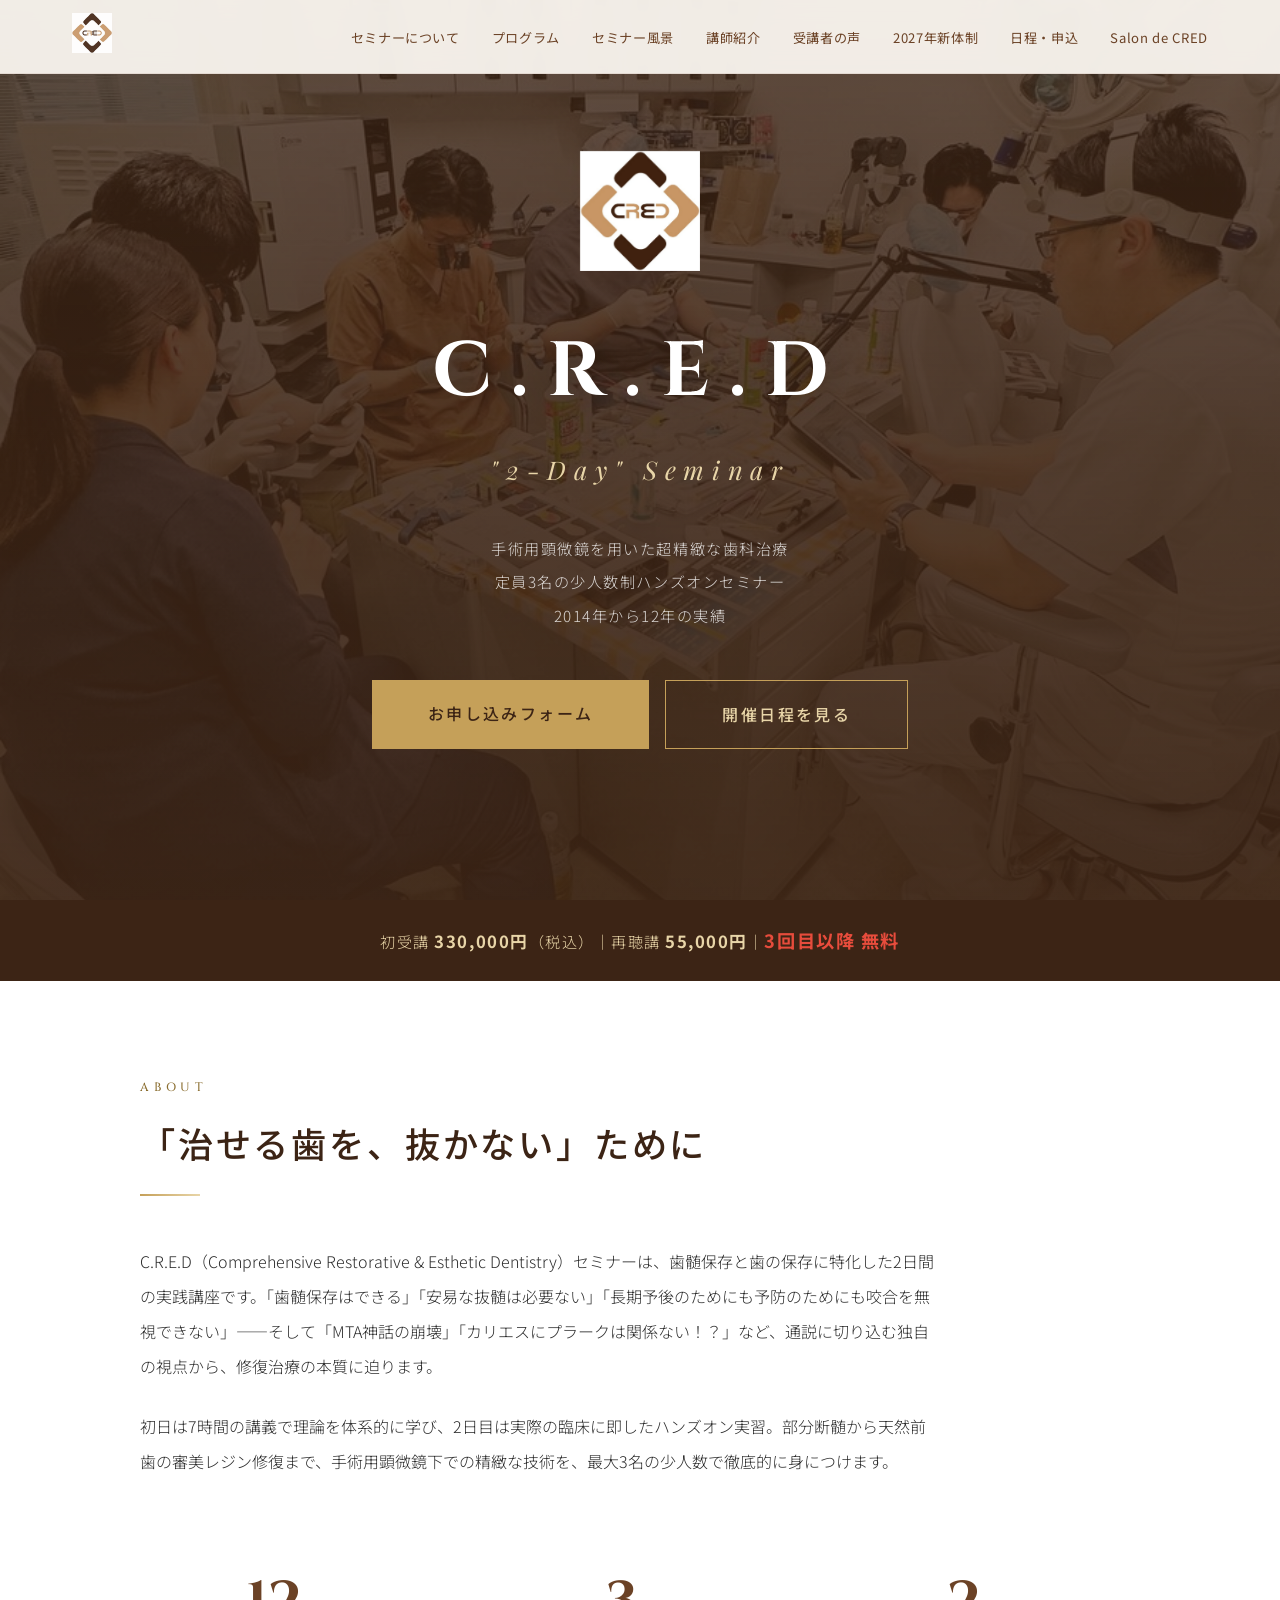
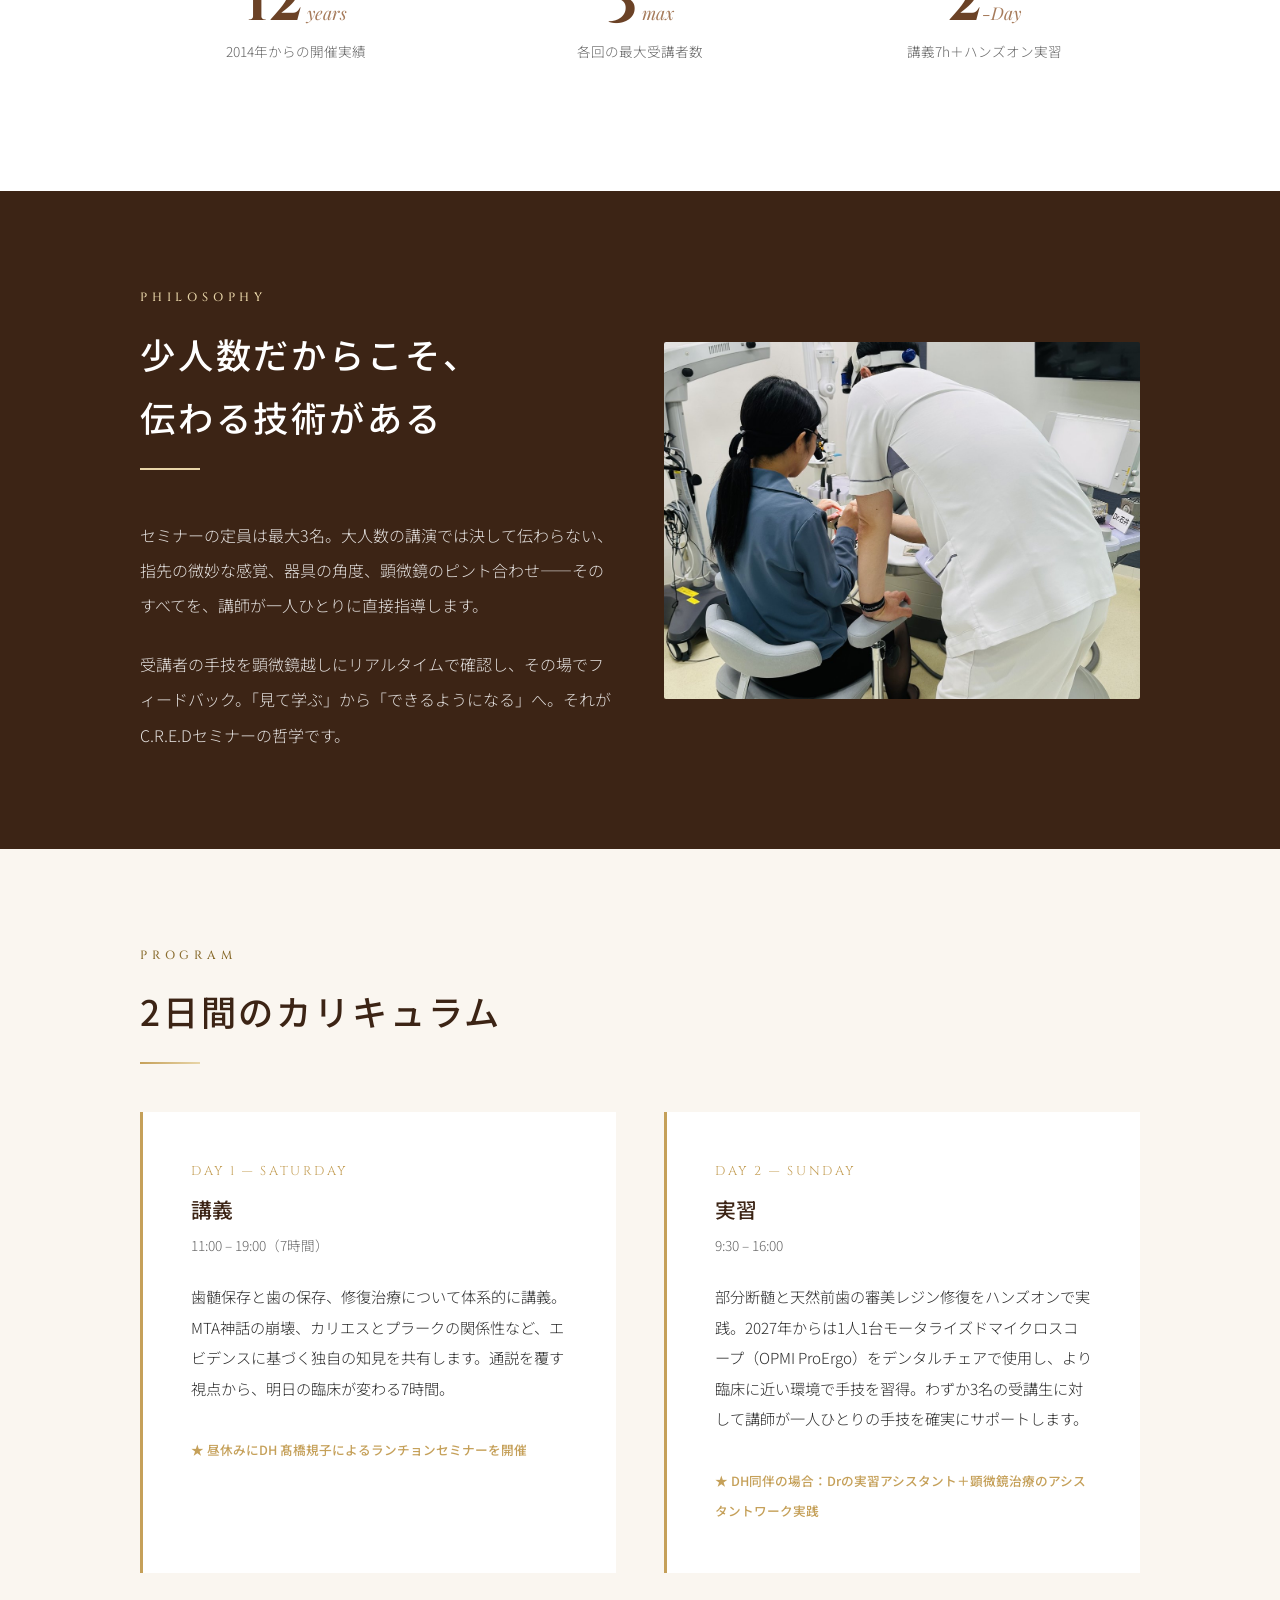
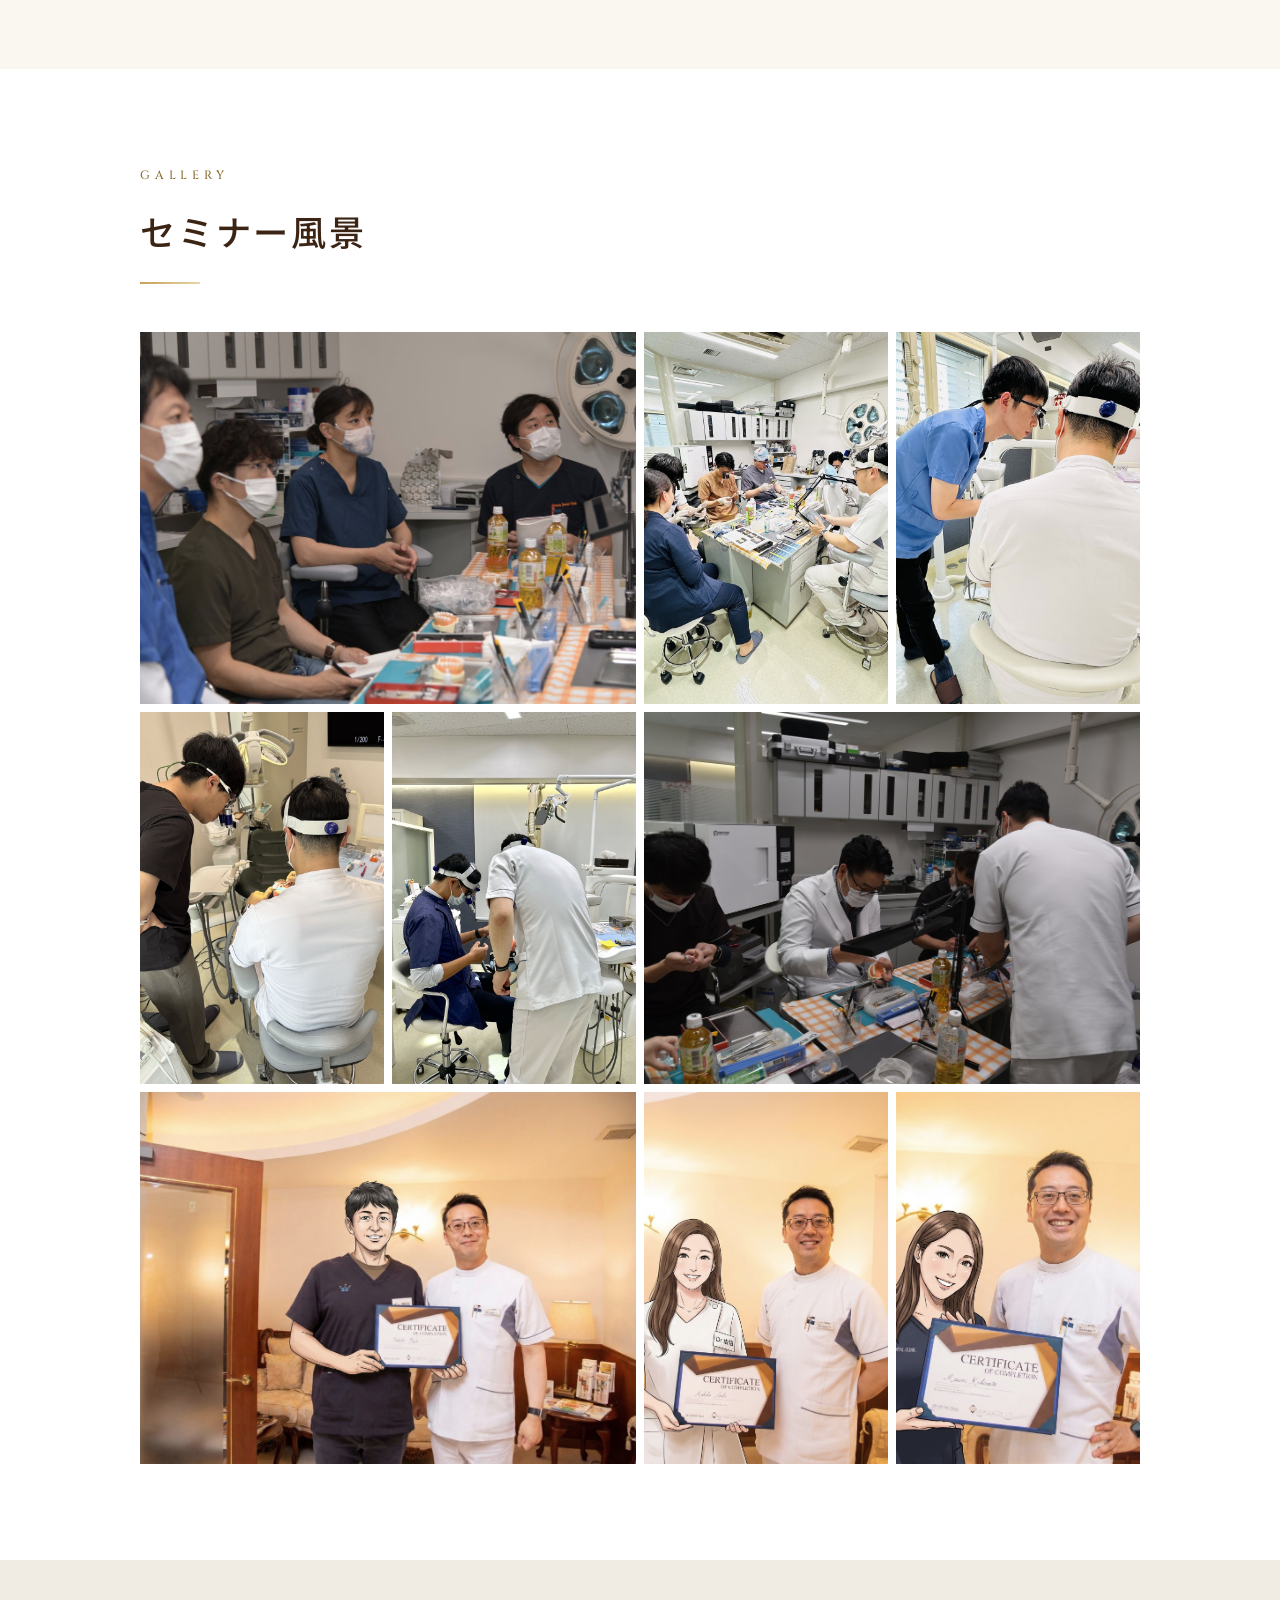
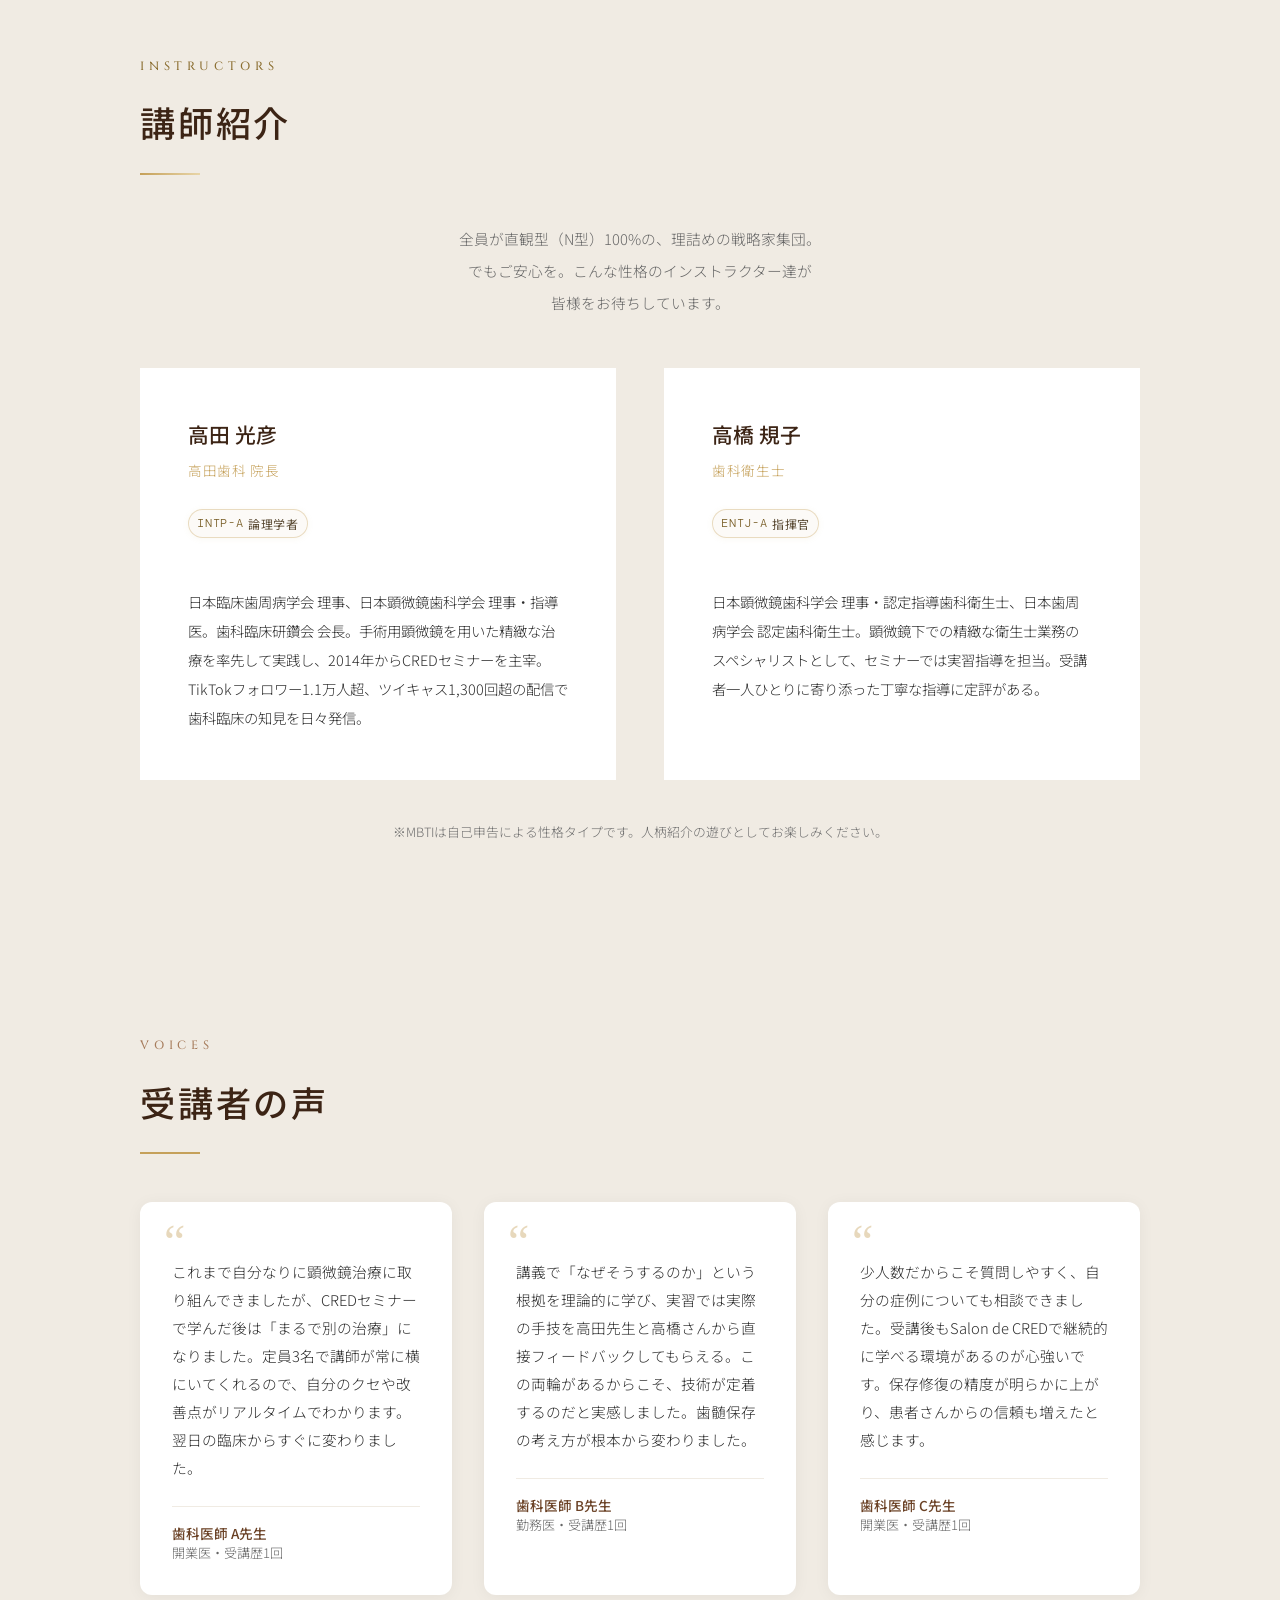
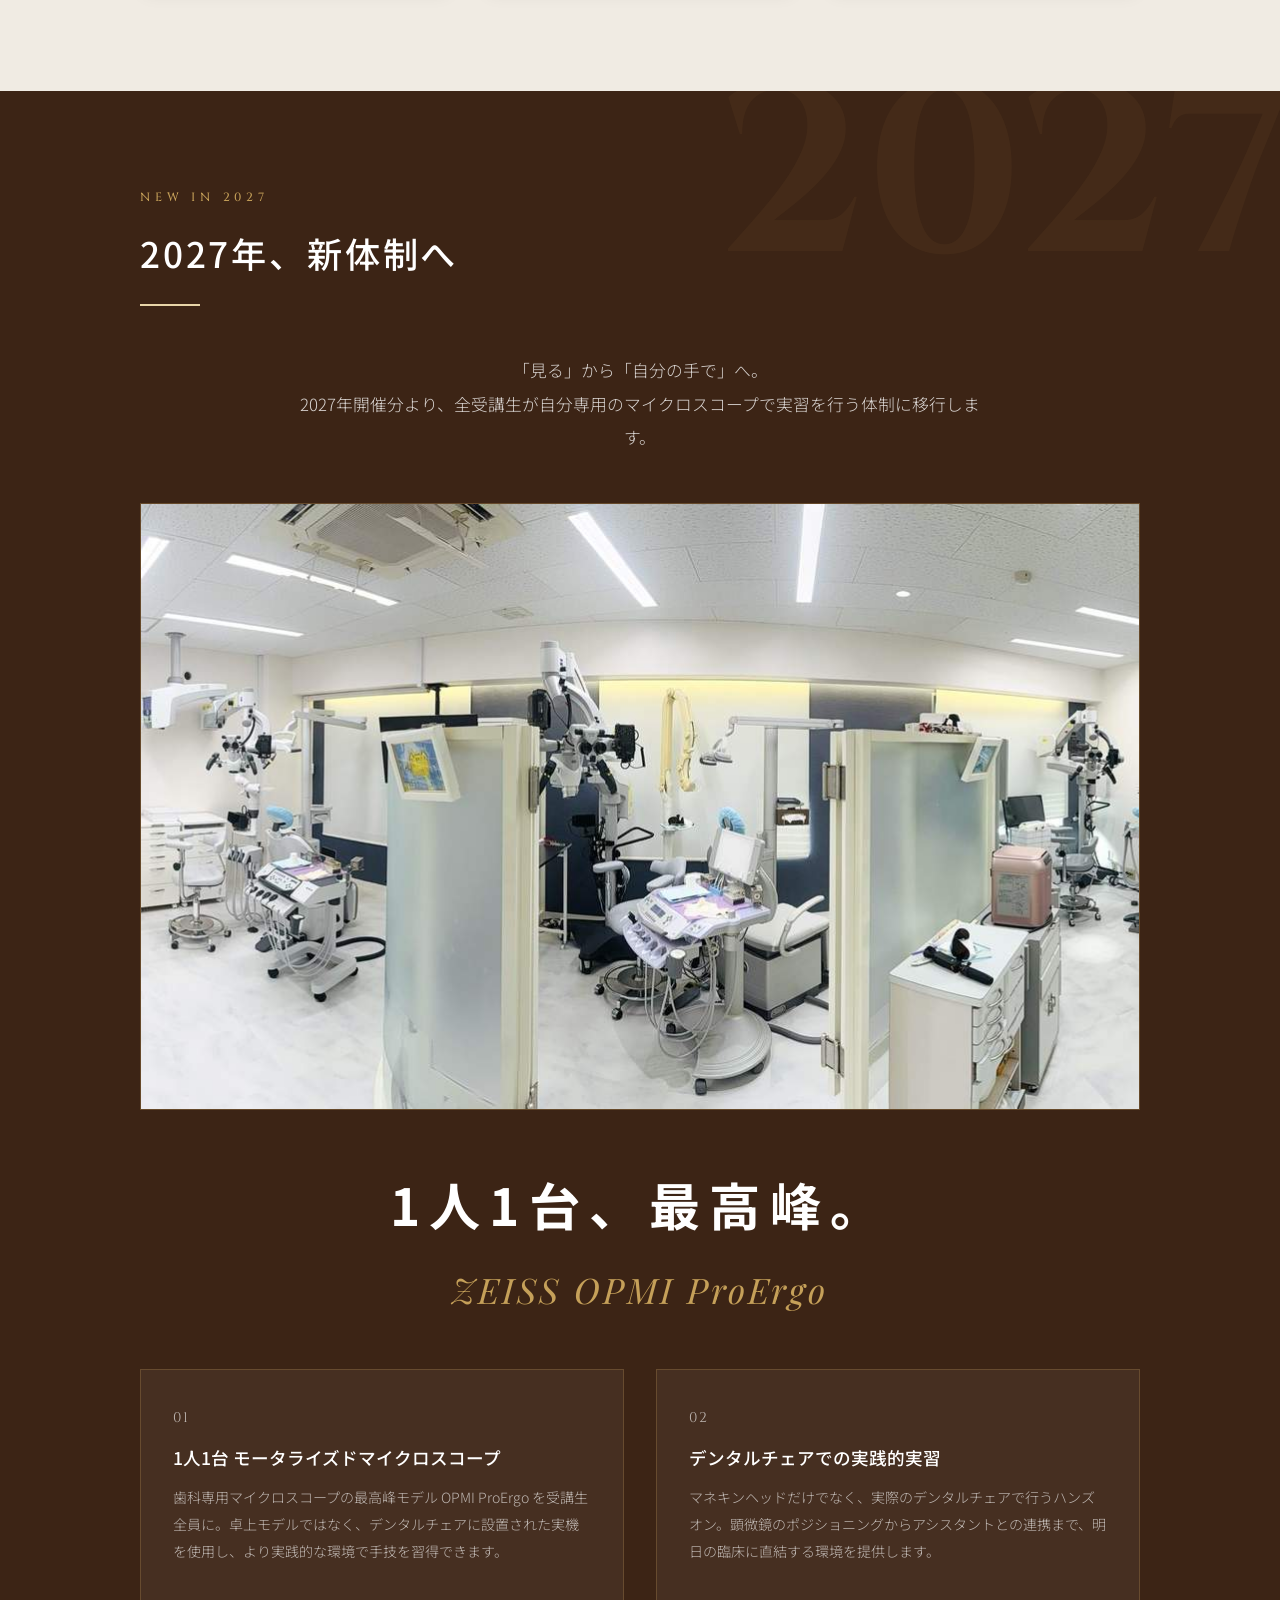
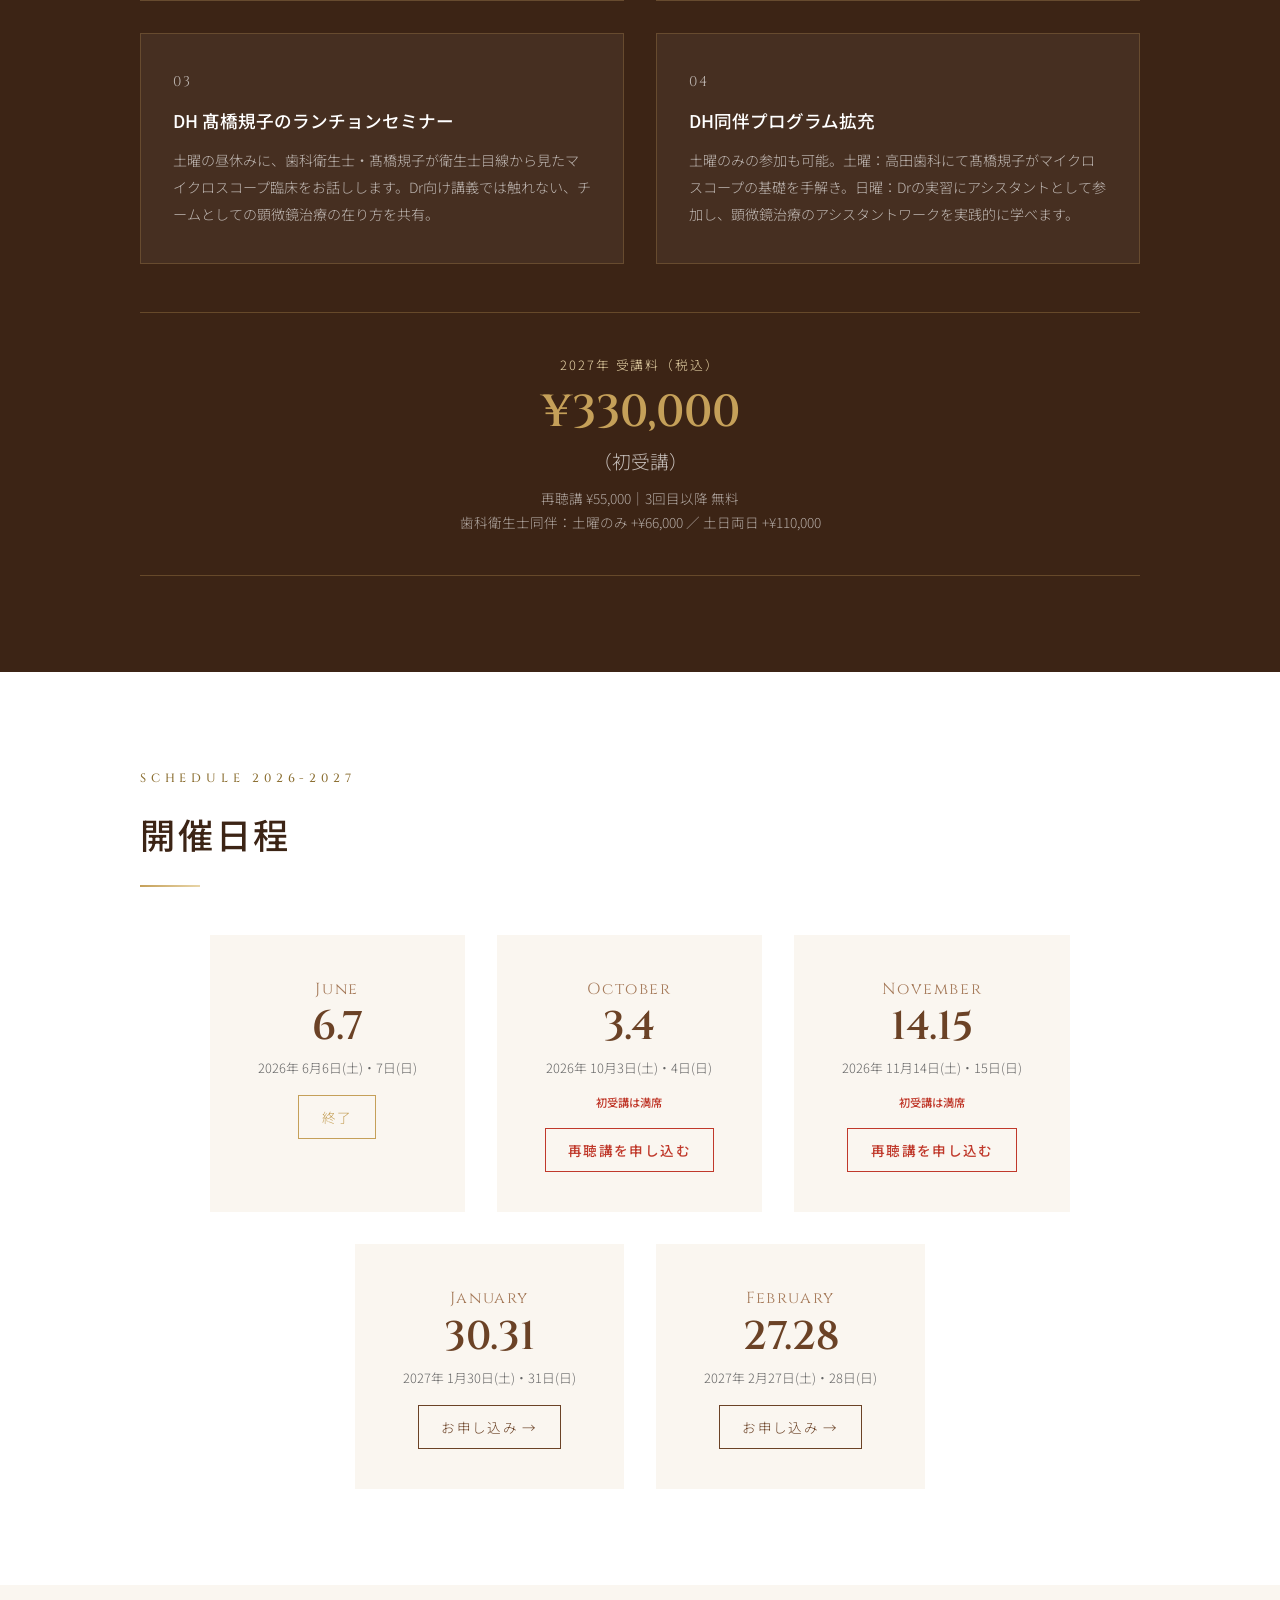
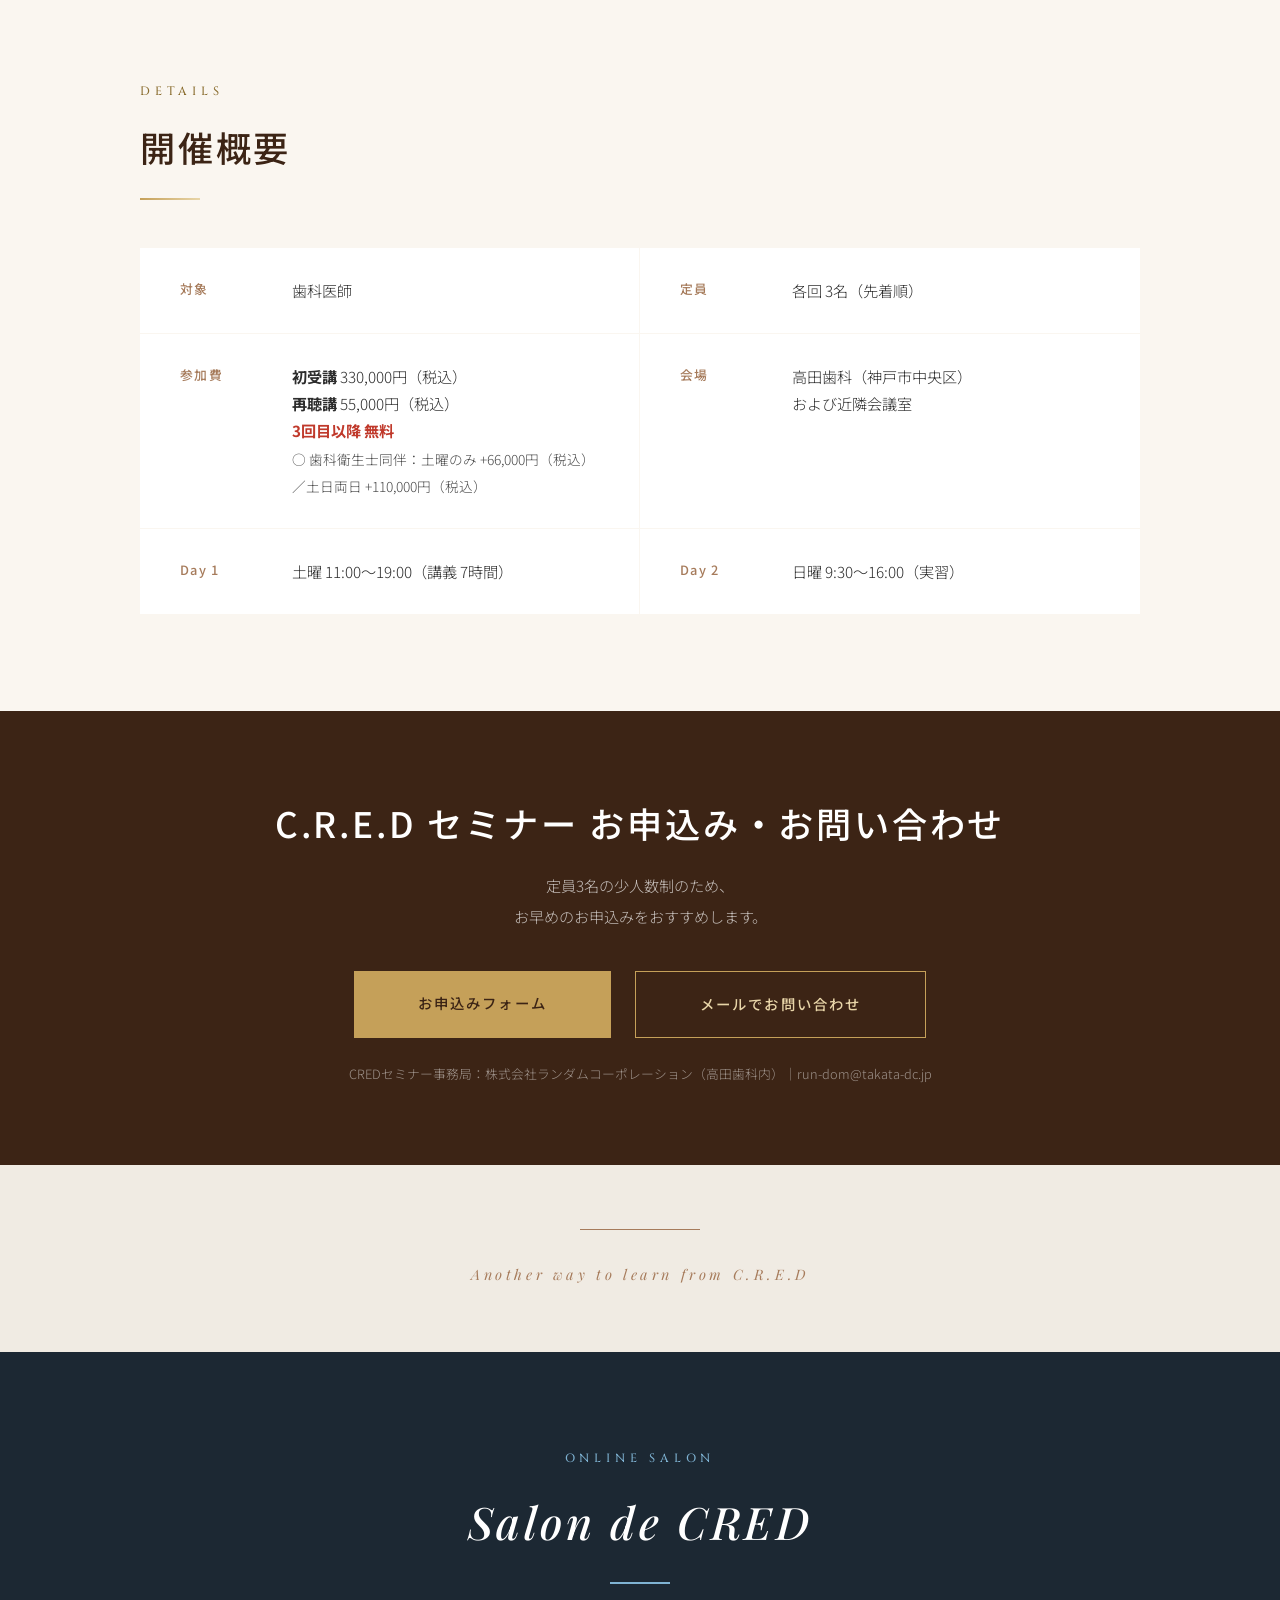
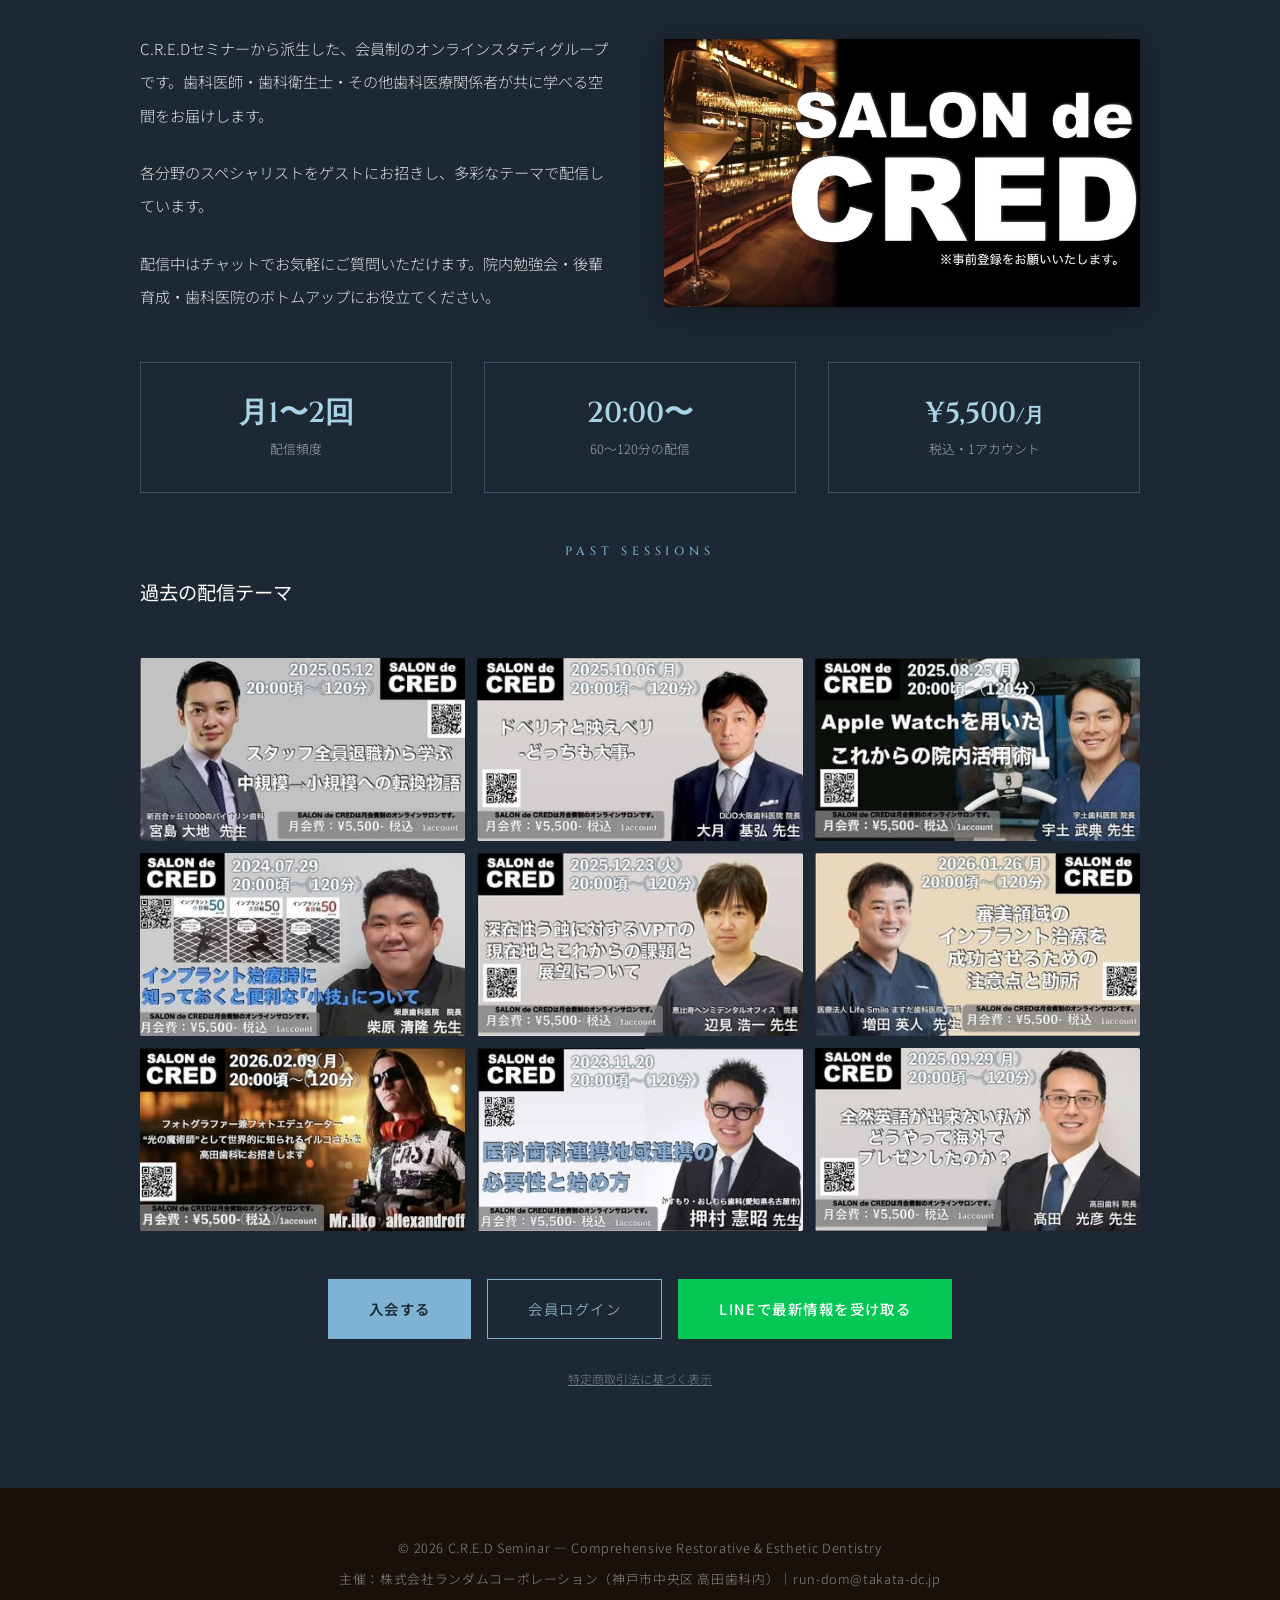
==== index.html @ 9a162a7f "CREDサイト: 申込動線と可読性を改善 - 日程カードの「受付中」「満席・再聴講のみ」を申込フォームへのリンク化（従来はspanで押せなかった） - スマホに固定の申込バーを追加（画面下に常時表示）" ====
<!DOCTYPE html>
<html lang="ja">
<head>
<meta charset="UTF-8">
<meta name="viewport" content="width=device-width, initial-scale=1.0">
<title>C.R.E.D "2-Day" セミナー（CREDセミナー／クレドセミナー）｜手術用顕微鏡を用いた超精緻な歯科治療の講義とハンズオン</title>
<meta name="description" content="C.R.E.Dセミナー（CREDセミナー・クレドセミナー）は2014年から12年の実績を持つ、手術用顕微鏡を用いた超精緻な歯科治療の講義とハンズオンセミナーです。歯髄保存・保存修復・咬合管理を定員3名の少人数制で徹底指導。神戸・高田歯科にて開催。">
<meta name="keywords" content="C.R.E.Dセミナー,CREDセミナー,クレドセミナー,CRED,クレド,歯科セミナー,手術用顕微鏡,マイクロスコープ,歯髄保存,保存修復,ダイレクトボンディング,ハンズオンセミナー,高田光彦,高田歯科,少人数制セミナー,歯科医師向け">
<link rel="canonical" href="https://takatadc-code.github.io/cred-kensankai/">
<!-- OGP -->
<meta property="og:title" content="C.R.E.D 2-Day セミナー｜超精緻な歯科治療の実践講座">
<meta property="og:description" content="手術用顕微鏡を用いた超精緻な歯科治療の講義とハンズオン。定員3名の少人数制で歯髄保存・保存修復を徹底指導。2014年から12年の実績。">
<meta property="og:type" content="website">
<meta property="og:url" content="https://takatadc-code.githu.io/cred-kensankai/">
<meta property="og:image" content="https://takatadc-code.github.io/cred-kensankai/images/group-overview.jpg">
<meta property="og:site_name" content="C.R.E.D セミナー">
<meta property="og:locale" content="ja_JP">
<!-- Twitter Card -->
<meta name="twitter:card" content="summary_large_image">
<meta name="twitter:title" content="C.R.E.D 2-Day セミナー｜超精緻な歯科治療の実践講座">
<meta name="twitter:description" content="手術用顕微鏡を用いた超精緻な歯科治療の講義とハンズオン。定員3名の少人数制で徹底指導。">
<meta name="twitter:image" content="https://takatadc-code.github.io/cred-kensankai/images/group-overview.jpg">
<!-- 構造化データ (JSON-LD) -->
<script type="application/ld+json">
[
  {
    "@context": "https://schema.org",
    "@type": "EducationEvent",
    "name": "C.R.E.D 2-Day セミナー 2026年11月",
    "description": "手術用顕微鏡を用いた超精緻な歯科治療の講義とハンズオンセミナー。歯髄保存・保存修復・咬合管理を定員3名の少人数制で徹底指導。",
    "startDate": "2026-11-14",
    "endDate": "2026-11-15",
    "url": "https://takatadc-code.github.io/cred-kensankai/",
    "image": "https://takatadc-code.github.io/cred-kensankai/images/group-overview.jpg",
    "organizer": {
      "@type": "Organization",
      "name": "株式会社ランダムコーポレーション",
      "url": "https://www.takata-dc.jp"
    },
    "performer": {
      "@type": "Person",
      "name": "高田光彦",
      "jobTitle": "歯科医師・高田歯科院長"
    },
    "location": {
      "@type": "Place",
      "name": "高田歯科",
      "address": {
        "@type": "PostalAddress",
        "streetAddress": "三宮町1-1-1-5F",
        "addressLocality": "神戸市中央区",
        "addressRegion": "兵庫県",
        "postalCode": "650-0021",
        "addressCountry": "JP"
      }
    },
    "eventAttendanceMode": "https://schema.org/OfflineEventAttendanceMode",
    "offers": {
      "@type": "Offer",
      "price": "330000",
      "priceCurrency": "JPY",
      "availability": "https://schema.org/LimitedAvailability"
    }
  },
  {
    "@context": "https://schema.org",
    "@type": "EducationEvent",
    "name": "C.R.E.D 2-Day セミナー 2027年1月",
    "startDate": "2027-01-30",
    "endDate": "2027-01-31",
    "url": "https://takatadc-code.github.io/cred-kensankai/",
    "image": "https://takatadc-code.github.io/cred-kensankai/images/group-overview.jpg",
    "organizer": { "@type": "Organization", "name": "株式会社ランダムコーポレーション" },
    "location": {
      "@type": "Place",
      "name": "高田歯科",
      "address": { "@type": "PostalAddress", "addressLocality": "神戸市中央区", "addressRegion": "兵庫県", "addressCountry": "JP" }
    },
    "eventAttendanceMode": "https://schema.org/OfflineEventAttendanceMode",
    "offers": { "@type": "Offer", "price": "330000", "priceCurrency": "JPY", "availability": "https://schema.org/InStock" }
  },
  {
    "@context": "https://schema.org",
    "@type": "EducationEvent",
    "name": "C.R.E.D 2-Day セミナー 2027年2月",
    "startDate": "2027-02-27",
    "endDate": "2027-02-28",
    "url": "https://takatadc-code.github.io/cred-kensankai/",
    "image": "https://takatadc-code.github.io/cred-kensankai/images/group-overview.jpg",
    "organizer": { "@type": "Organization", "name": "株式会社ランダムコーポレーション" },
    "location": {
      "@type": "Place",
      "name": "高田歯科",
      "address": { "@type": "PostalAddress", "addressLocality": "神戸市中央区", "addressRegion": "兵庫県", "addressCountry": "JP" }
    },
    "eventAttendanceMode": "https://schema.org/OfflineEventAttendanceMode",
    "offers": { "@type": "Offer", "price": "330000", "priceCurrency": "JPY", "availability": "https://schema.org/InStock" }
  }
]
</script>
<style>
  @import url('https://fonts.googleapis.com/css2?family=DM+Mono:wght@400&family=Noto+Sans+JP:wght@300;400;500;700&family=Cinzel:wght@400;500;600;700&family=Playfair+Display:ital,wght@0,400;0,500;0,600;1,400&display=swap');

  :root {
    --brown-dark: #3C2415;
    --brown: #6B4226;
    --brown-light: #A67B5B;
    --gold: #C5A059;
    --gold-light: #E8D5A8;
    --cream: #FAF6F0;
    --cream-dark: #F0EBE3;
    --white: #FFFFFF;
    --text: #2D2D2D;
    --text-light: #666666;
  }

  * { margin: 0; padding: 0; box-sizing: border-box; }

  html { scroll-behavior: smooth; }

  body {
    font-family: 'Noto Sans JP', sans-serif;
    color: var(--text);
    background: var(--cream);
    line-height: 1.8;
    font-weight: 300;
  }

  /* ─── Navigation ─── */
  nav {
    position: fixed;
    top: 0;
    left: 0;
    right: 0;
    z-index: 100;
    background: rgba(250, 246, 240, 0.95);
    backdrop-filter: blur(10px);
    border-bottom: 1px solid rgba(107, 66, 38, 0.1);
    transition: box-shadow 0.3s;
  }
  nav.scrolled { box-shadow: 0 2px 20px rgba(0,0,0,0.08); }
  .nav-inner {
    max-width: 1200px;
    margin: 0 auto;
    padding: 0.8rem 2rem;
    display: flex;
    justify-content: space-between;
    align-items: center;
  }
  .nav-logo {
    height: 40px;
    opacity: 0.9;
  }
  .nav-links { display: flex; gap: 2rem; list-style: none; }
  .nav-links a {
    text-decoration: none;
    color: var(--brown);
    font-size: 0.82rem;
    font-weight: 400;
    letter-spacing: 0.05em;
    transition: color 0.3s;
    position: relative;
  }
  .nav-links a::after {
    content: '';
    position: absolute;
    bottom: -4px;
    left: 0;
    width: 0;
    height: 1px;
    background: var(--gold);
    transition: width 0.3s ease;
  }
  .nav-links a:hover { color: var(--gold); }
  .nav-links a:hover::after { width: 100%; }

  /* ─── Hamburger Menu ─── */
  .hamburger {
    display: none;
    flex-direction: column;
    align-items: center;
    justify-content: center;
    gap: 5px;
    cursor: pointer;
    padding: 12px;
    min-width: 44px;
    min-height: 44px;
    box-sizing: border-box;
    margin-right: -12px;
    z-index: 110;
    background: none;
    border: none;
    -webkit-appearance: none;
    appearance: none;
  }
  .hamburger span {
    display: block;
    width: 24px;
    height: 2px;
    background: var(--brown);
    transition: all 0.3s;
  }
  .hamburger.active span:nth-child(1) { transform: rotate(45deg) translate(5px, 5px); }
  .hamburger.active span:nth-child(2) { opacity: 0; }
  .hamburger.active span:nth-child(3) { transform: rotate(-45deg) translate(5px, -5px); }
  body.menu-open { overflow: hidden; }

  /* ─── Mobile sticky apply bar ─── */
  .mobile-apply-bar { display: none; }
  @media (max-width: 768px) {
    .mobile-apply-bar {
      display: flex;
      flex-direction: column;
      align-items: center;
      justify-content: center;
      position: fixed;
      left: 0; right: 0; bottom: 0;
      z-index: 120;
      min-height: 58px;
      padding: 0.8rem 1rem;
      padding-bottom: calc(0.8rem + env(safe-area-inset-bottom, 0px));
      background: var(--gold);
      color: var(--brown-dark);
      text-decoration: none;
      font-size: 1rem;
      font-weight: 700;
      letter-spacing: 0.08em;
      box-shadow: 0 -4px 20px rgba(60, 36, 21, 0.25);
    }
    .mobile-apply-bar span {
      font-size: 0.72rem;
      font-weight: 400;
      letter-spacing: 0.05em;
      opacity: 0.8;
      margin-top: 2px;
    }
    body { padding-bottom: 82px; }
    body.menu-open .mobile-apply-bar { display: none; }
  }

  /* ─── Hero ─── */
  .hero {
    height: 100vh;
    min-height: 700px;
    display: flex;
    align-items: center;
    justify-content: center;
    position: relative;
    overflow: hidden;
    background: var(--brown-dark);
  }
  .hero-bg {
    position: absolute;
    inset: 0;
    background-image: url('images/group-overview.jpg');
    background-size: cover;
    background-position: center;
    opacity: 0.3;
    animation: heroZoom 20s ease-out forwards;
  }
  @keyframes heroZoom {
    from { transform: scale(1.1); }
    to { transform: scale(1); }
  }
  .hero::after {
    content: '';
    position: absolute;
    inset: 0;
    background: linear-gradient(180deg, rgba(60,36,21,0.3) 0%, rgba(60,36,21,0.6) 50%, rgba(60,36,21,0.8) 100%);
    pointer-events: none;
  }
  .hero-content {
    position: relative;
    z-index: 1;
    text-align: center;
    color: var(--white);
    padding: 2rem;
  }
  .hero-logo {
    width: 120px;
    height: 120px;
    margin: 0 auto 2rem;
    opacity: 0;
    animation: heroFadeUp 1s ease-out 0.3s forwards;
  }
  .hero-logo img { width: 100%; height: 100%; object-fit: contain; }
  .hero h1 {
    font-family: 'Cinzel', serif;
    font-size: clamp(3rem, 6vw, 5rem);
    font-weight: 700;
    letter-spacing: 0.25em;
    margin-bottom: 0.3rem;
    opacity: 0;
    animation: heroFadeUp 1s ease-out 0.6s forwards;
    text-shadow: 0 2px 40px rgba(0,0,0,0.3);
  }
  .hero-sub {
    font-family: 'Playfair Display', serif;
    font-size: clamp(1.2rem, 2.5vw, 1.6rem);
    font-weight: 400;
    font-style: italic;
    letter-spacing: 0.3em;
    margin-bottom: 2.5rem;
    color: var(--gold-light);
    opacity: 0;
    animation: heroFadeUp 1s ease-out 0.9s forwards;
  }
  .hero-tagline {
    font-size: 0.95rem;
    font-weight: 300;
    letter-spacing: 0.1em;
    max-width: 600px;
    margin: 0 auto 3rem;
    line-height: 2.2;
    color: rgba(255,255,255,0.8);
    opacity: 0;
    animation: heroFadeUp 1s ease-out 1.2s forwards;
  }
  .hero-cta {
    display: inline-block;
    padding: 1.2rem 3.5rem;
    background: var(--gold);
    color: var(--brown-dark);
    text-decoration: none;
    font-size: 1rem;
    font-weight: 500;
    letter-spacing: 0.15em;
    transition: all 0.5s cubic-bezier(0.25, 0.46, 0.45, 0.94);
    opacity: 0;
    animation: heroFadeUp 1s ease-out 1.5s forwards;
    position: relative;
    overflow: hidden;
  }
  .hero-cta:hover {
    transform: translateY(-3px);
    box-shadow: 0 8px 30px rgba(197, 160, 89, 0.4);
  }
  .hero-cta-row {
    display: flex;
    gap: 1rem;
    justify-content: center;
    flex-wrap: wrap;
  }
  .hero-cta-ghost {
    background: transparent;
    border: 1px solid var(--gold);
    color: var(--gold-light);
    animation-delay: 1.65s;
  }
  .hero-cta-ghost:hover {
    background: rgba(197, 160, 89, 0.15);
  }
  @media (max-width: 768px) {
    .hero-cta { padding: 1rem 2rem; font-size: 0.95rem; }
    .hero-cta-row { gap: 0.75rem; }
  }
  @keyframes heroFadeUp {
    from { opacity: 0; transform: translateY(25px); }
    to { opacity: 1; transform: translateY(0); }
  }

  /* ─── Sections ─── */
  section { padding: 6rem 2rem; }
  .container { max-width: 1000px; margin: 0 auto; }

  .section-label {
    font-family: 'Cinzel', serif;
    font-size: 0.75rem;
    letter-spacing: 0.4em;
    color: #8A6D2F;
    text-transform: uppercase;
    margin-bottom: 0.8rem;
    font-weight: 500;
  }
  .section-title {
    font-family: 'Noto Sans JP', sans-serif;
    font-size: clamp(1.5rem, 3vw, 2.2rem);
    font-weight: 500;
    color: var(--brown-dark);
    margin-bottom: 1.2rem;
    letter-spacing: 0.08em;
  }
  .section-line {
    width: 40px;
    height: 2px;
    background: linear-gradient(90deg, var(--gold), var(--gold-light));
    margin-bottom: 3rem;
    transition: width 0.6s ease;
  }
  .fade-in.visible .section-line {
    width: 60px;
  }

  /* ─── About ─── */
  .about { background: var(--white); }
  .about-text {
    font-size: 1rem;
    line-height: 2.2;
    color: var(--text);
    max-width: 800px;
  }
  .about-text p + p { margin-top: 1.5rem; }

  .stats-row {
    display: grid;
    grid-template-columns: repeat(3, 1fr);
    gap: 2rem;
    margin-top: 4rem;
    text-align: center;
  }
  .stat-item { padding: 2rem 1rem; }
  .stat-number {
    font-family: 'Cinzel', serif;
    font-size: 3.5rem;
    font-weight: 700;
    color: var(--brown);
    line-height: 1;
    display: inline-block;
  }
  .stat-unit {
    font-family: 'Playfair Display', serif;
    font-size: 1.1rem;
    font-style: italic;
    color: var(--brown-light);
  }
  .stat-label {
    font-size: 0.85rem;
    color: var(--text-light);
    margin-top: 0.5rem;
  }

  /* ─── Philosophy ─── */
  .philosophy { background: var(--brown-dark); color: var(--white); }
  .philosophy .section-label { color: var(--gold-light); }
  .philosophy .section-title { color: var(--white); }
  .philosophy .section-line { background: var(--gold-light); }
  .philosophy-grid {
    display: grid;
    grid-template-columns: 1fr 1fr;
    gap: 3rem;
    align-items: center;
  }
  .philosophy-text {
    font-size: 1rem;
    line-height: 2.2;
    color: rgba(255,255,255,0.85);
  }
  .philosophy-text p + p { margin-top: 1.5rem; }
  .philosophy-img {
    width: 100%;
    aspect-ratio: 4/3;
    object-fit: cover;
    border-radius: 2px;
  }

  /* ─── Program ─── */
  .program { background: var(--cream); }
  .program-days {
    display: grid;
    grid-template-columns: 1fr 1fr;
    gap: 3rem;
    margin-top: 1rem;
  }
  .program-day {
    background: var(--white);
    padding: 3rem;
    border-left: 3px solid var(--gold);
    transition: transform 0.4s ease, box-shadow 0.4s ease;
  }
  .program-day:hover {
    transform: translateY(-4px);
    box-shadow: 0 12px 40px rgba(0,0,0,0.06);
  }
  .day-label {
    font-family: 'Cinzel', serif;
    font-size: 0.8rem;
    letter-spacing: 0.2em;
    color: var(--gold);
    text-transform: uppercase;
  }
  .day-title {
    font-size: 1.3rem;
    font-weight: 500;
    color: var(--brown-dark);
    margin: 0.5rem 0 0.3rem;
  }
  .day-time {
    font-size: 0.85rem;
    color: var(--text-light);
    margin-bottom: 1.5rem;
  }
  .day-desc {
    font-size: 0.95rem;
    line-height: 2;
    color: var(--text);
  }

  /* ─── Gallery ─── */
  .gallery { background: var(--white); overflow: hidden; }
  .gallery-grid {
    display: grid;
    grid-template-columns: repeat(4, 1fr);
    grid-template-rows: auto auto;
    gap: 8px;
  }
  .gallery-grid img {
    width: 100%;
    height: 100%;
    object-fit: cover;
    aspect-ratio: 4/3;
    transition: transform 0.6s cubic-bezier(0.25, 0.46, 0.45, 0.94), filter 0.6s;
    cursor: pointer;
    filter: saturate(0.9);
  }
  .gallery-grid img:hover {
    transform: scale(1.05);
    filter: saturate(1.1) brightness(1.05);
  }
  .gallery-grid .wide {
    grid-column: span 2;
  }

  /* ─── Instructors ─── */
  .instructors { background: var(--cream-dark); }
  .instructor-cards {
    display: grid;
    grid-template-columns: 1fr 1fr;
    gap: 3rem;
  }
  .instructor-card {
    background: var(--white);
    padding: 3rem;
  }
  .instructor-name {
    font-size: 1.3rem;
    font-weight: 500;
    color: var(--brown-dark);
    margin-bottom: 0.3rem;
  }
  .instructor-role {
    font-size: 0.85rem;
    color: var(--gold);
    margin-bottom: 1.5rem;
    letter-spacing: 0.05em;
  }
  .instructor-bio {
    font-size: 0.9rem;
    line-height: 2;
    color: var(--text);
  }
  .instructor-lead {
    text-align: center;
    max-width: 620px;
    margin: 0 auto 3rem;
    font-size: 0.92rem;
    line-height: 2.2;
    color: var(--text-light);
  }
  .mbti-badge {
    display: inline-flex;
    align-items: center;
    gap: 0.35em;
    font-family: 'DM Mono', monospace;
    font-size: 0.78rem;
    letter-spacing: 0.06em;
    padding: 0.2em 0.65em;
    border: 1px solid rgba(197, 160, 89, 0.35);
    border-radius: 999px;
    background: rgba(250, 246, 240, 0.55);
    backdrop-filter: blur(8px);
    -webkit-backdrop-filter: blur(8px);
    color: #7A5F28;
    margin-bottom: 0.6rem;
    box-shadow: 0 1px 6px rgba(197, 160, 89, 0.08);
  }
  .mbti-badge .mbti-label {
    font-family: 'Noto Sans JP', sans-serif;
    font-size: 0.75rem;
    font-weight: 400;
    color: #5A4A33;
  }
  .instructor-catchphrase {
    font-size: 0.78rem;
    color: var(--text-light);
    line-height: 1.7;
    margin-bottom: 1.2rem;
    opacity: 0;
    transform: translateY(6px);
    transition: opacity 0.4s ease, transform 0.4s ease;
  }
  .instructor-card:hover .instructor-catchphrase {
    opacity: 1;
    transform: translateY(0);
  }
  .instructor-disclaimer {
    text-align: center;
    font-size: 0.8rem;
    color: #6E6E6E;
    margin-top: 2.5rem;
  }

  /* ─── 2027 New ─── */
  .new-2027 {
    background: var(--brown-dark);
    color: var(--white);
    position: relative;
    overflow: hidden;
  }
  .new-2027::before {
    content: '2027';
    position: absolute;
    top: -2rem;
    right: -1rem;
    font-family: 'Cinzel', serif;
    font-size: 15rem;
    font-weight: 700;
    color: rgba(197, 160, 89, 0.06);
    line-height: 1;
    pointer-events: none;
  }
  .new-2027 .section-label { color: var(--gold); }
  .new-2027 .section-title { color: var(--white); }
  .new-2027 .section-line { background: var(--gold-light); }
  .new-2027-lead {
    text-align: center;
    font-size: 1.05rem;
    color: rgba(255,255,255,0.8);
    max-width: 700px;
    margin: 0 auto 3rem;
    line-height: 2;
  }
  .new-2027-photo {
    display: block;
    width: 100%;
    max-width: 1100px;
    aspect-ratio: 21 / 9;
    object-fit: cover;
    object-position: center;
    margin: 0 auto 3rem;
    border: 1px solid rgba(197, 160, 89, 0.3);
  }
  .new-2027-catchcopy {
    text-align: center;
    margin: 2.5rem auto 3rem;
  }
  .new-2027-catchcopy .catch-ja {
    display: block;
    font-family: 'Noto Sans JP', sans-serif;
    font-size: clamp(2rem, 5vw, 3.2rem);
    font-weight: 700;
    color: var(--white);
    letter-spacing: 0.18em;
    margin-bottom: 0.5rem;
  }
  .new-2027-catchcopy .catch-brand {
    display: block;
    font-family: 'Playfair Display', serif;
    font-size: clamp(1.4rem, 3.5vw, 2.2rem);
    font-weight: 400;
    font-style: italic;
    color: var(--gold);
    letter-spacing: 0.08em;
  }
  .new-2027-grid {
    display: grid;
    grid-template-columns: repeat(2, 1fr);
    gap: 2rem;
    max-width: 1000px;
    margin: 0 auto;
  }
  .new-2027-card {
    background: rgba(255,255,255,0.05);
    border: 1px solid rgba(197, 160, 89, 0.25);
    padding: 2.2rem 2rem;
    position: relative;
    transition: background 0.3s;
  }
  .new-2027-card:hover { background: rgba(255,255,255,0.08); }
  .new-2027-card-number {
    font-family: 'Cinzel', serif;
    font-size: 0.75rem;
    color: var(--gold);
    letter-spacing: 0.15em;
    margin-bottom: 0.8rem;
  }
  .new-2027-card h3 {
    font-size: 1.1rem;
    font-weight: 500;
    color: var(--white);
    margin-bottom: 0.8rem;
    line-height: 1.5;
  }
  .new-2027-card p {
    font-size: 0.88rem;
    color: rgba(255,255,255,0.65);
    line-height: 1.9;
  }
  .new-2027-price-box {
    margin-top: 3rem;
    text-align: center;
    padding: 2.5rem 2rem;
    border-top: 1px solid rgba(197, 160, 89, 0.3);
    border-bottom: 1px solid rgba(197, 160, 89, 0.3);
  }
  .new-2027-price-label {
    font-size: 0.8rem;
    letter-spacing: 0.15em;
    color: var(--gold-light);
    margin-bottom: 0.5rem;
  }
  .new-2027-price {
    font-family: 'Cinzel', serif;
    font-size: clamp(2.1rem, 9vw, 2.8rem);
    font-weight: 600;
    color: var(--gold);
    line-height: 1.3;
    white-space: nowrap;
  }
  .new-2027-price small {
    display: block;
    margin-top: 0.4rem;
    font-size: 0.42em;
    color: rgba(255,255,255,0.7);
    font-family: 'Noto Sans JP', sans-serif;
    font-weight: 300;
    white-space: nowrap;
  }
  .nw { white-space: nowrap; }
  .new-2027-price-sub {
    font-size: 0.85rem;
    color: rgba(255,255,255,0.6);
    margin-top: 0.8rem;
    line-height: 1.8;
  }
  @media (max-width: 768px) {
    .new-2027-grid { grid-template-columns: 1fr; }
    .new-2027::before { font-size: 8rem; top: -1rem; right: -0.5rem; }
  }

  /* ─── Schedule ─── */
  .schedule { background: var(--white); }
  .schedule-list {
    display: flex;
    gap: 2rem;
    justify-content: center;
    flex-wrap: wrap;
    margin-top: 1rem;
  }
  .schedule-item {
    background: var(--cream);
    padding: 2.5rem 3rem;
    text-align: center;
    min-width: 220px;
    position: relative;
  }
  .schedule-item.sold-out { opacity: 0.6; }
  .schedule-item.sold-out::after {
    content: '';
    position: absolute;
    top: 1rem;
    right: 1rem;
    font-size: 0.7rem;
    padding: 0.2rem 0.8rem;
    letter-spacing: 0.1em;
  }
  .schedule-item.newcomer-full { opacity: 0.85; }
  .schedule-date {
    font-family: 'Cinzel', serif;
    font-size: 2.5rem;
    font-weight: 600;
    color: var(--brown);
    line-height: 1.2;
  }
  .schedule-month {
    font-family: 'Cinzel', serif;
    font-size: 1rem;
    color: var(--brown-light);
    letter-spacing: 0.1em;
  }
  .schedule-year {
    font-size: 0.8rem;
    color: var(--text-light);
    margin-top: 0.3rem;
  }
  .schedule-status {
    display: inline-flex;
    align-items: center;
    justify-content: center;
    min-height: 44px;
    margin-top: 1rem;
    font-size: 0.85rem;
    letter-spacing: 0.1em;
    padding: 0.3rem 1.4rem;
    border: 1px solid var(--gold);
    color: var(--gold);
    text-decoration: none;
    transition: background 0.3s, color 0.3s, transform 0.3s;
  }
  a.schedule-status { cursor: pointer; }
  a.schedule-status.open:hover {
    background: var(--brown);
    color: #fff;
    transform: translateY(-2px);
  }
  a.schedule-status.newcomer-full:hover {
    background: #c0392b;
    color: #fff;
    transform: translateY(-2px);
  }
  .schedule-status.open { border-color: var(--brown); color: var(--brown); }
  .schedule-status.relisten-only { border-color: var(--brown-light); color: var(--brown-light); background: rgba(166, 123, 91, 0.08); }
  .schedule-status.newcomer-full { border-color: #c0392b; color: #c0392b; font-weight: 500; }
  .schedule-note {
    display: block;
    font-size: 0.7rem;
    color: var(--text-light);
    margin-top: 0.4rem;
  }

  /* ─── Testimonials (受講者の声) ─── */
  .testimonials {
    background: var(--cream-dark);
  }
  .testimonials .section-label { color: var(--brown-light); }
  .testimonials .section-title { color: var(--brown-dark); }
  .testimonials .section-line { background: var(--gold); }
  .testimonial-cards {
    display: grid;
    grid-template-columns: repeat(3, 1fr);
    gap: 2rem;
    max-width: 1100px;
    margin: 0 auto;
  }
  .testimonial-card {
    background: var(--white);
    border-radius: 12px;
    padding: 2rem;
    box-shadow: 0 2px 16px rgba(0,0,0,0.05);
    position: relative;
    transition: transform 0.3s, box-shadow 0.3s;
  }
  .testimonial-card:hover {
    transform: translateY(-4px);
    box-shadow: 0 8px 30px rgba(0,0,0,0.1);
  }
  .testimonial-card::before {
    content: '\201C';
    position: absolute;
    top: 1rem;
    left: 1.5rem;
    font-size: 3rem;
    color: var(--gold);
    font-family: Georgia, serif;
    line-height: 1;
    opacity: 0.4;
  }
  .testimonial-text {
    font-size: 0.92rem;
    line-height: 1.9;
    color: var(--text);
    margin-bottom: 1.5rem;
    padding-top: 1.5rem;
  }
  .testimonial-author {
    display: flex;
    align-items: center;
    gap: 0.5rem;
    border-top: 1px solid var(--cream-dark);
    padding-top: 1rem;
  }
  .testimonial-author-info {
    font-size: 0.82rem;
    color: var(--text-light);
    line-height: 1.5;
  }
  .testimonial-author-info strong {
    display: block;
    color: var(--brown);
    font-weight: 500;
    font-size: 0.85rem;
  }

  /* ─── Details ─── */
  .details { background: var(--cream); }
  .details-grid {
    display: grid;
    grid-template-columns: 1fr 1fr;
    gap: 0;
    background: var(--white);
  }
  .detail-item {
    padding: 1.8rem 2.5rem;
    border-bottom: 1px solid var(--cream);
    display: flex;
    gap: 2rem;
  }
  .detail-item:nth-child(odd) { border-right: 1px solid var(--cream); }
  .detail-label {
    font-size: 0.8rem;
    letter-spacing: 0.1em;
    color: var(--brown-light);
    min-width: 80px;
    flex-shrink: 0;
    font-weight: 500;
  }
  .detail-value {
    font-size: 0.95rem;
    color: var(--text);
  }

  /* ─── CTA ─── */
  .cta-section {
    background: var(--brown-dark);
    text-align: center;
    padding: 5rem 2rem;
  }
  .cta-section .section-title { color: var(--white); margin-bottom: 1rem; }
  .cta-text {
    color: rgba(255,255,255,0.7);
    font-size: 0.95rem;
    margin-bottom: 2.5rem;
    max-width: 500px;
    margin-left: auto;
    margin-right: auto;
    line-height: 2;
  }
  .cta-btn {
    display: inline-block;
    padding: 1.2rem 4rem;
    background: var(--gold);
    color: var(--brown-dark);
    text-decoration: none;
    font-size: 0.9rem;
    font-weight: 500;
    letter-spacing: 0.15em;
    transition: all 0.5s cubic-bezier(0.25, 0.46, 0.45, 0.94);
    position: relative;
    overflow: hidden;
  }
  .cta-btn::after {
    content: '';
    position: absolute;
    top: 50%;
    left: 50%;
    width: 0;
    height: 0;
    background: rgba(255,255,255,0.2);
    border-radius: 50%;
    transform: translate(-50%, -50%);
    transition: width 0.6s, height 0.6s;
  }
  .cta-btn:hover {
    transform: translateY(-3px);
    box-shadow: 0 8px 30px rgba(197, 160, 89, 0.4);
  }
  .cta-btn:hover::after {
    width: 300px;
    height: 300px;
  }

  /* ─── Footer ─── */
  footer {
    background: #1A1008;
    color: rgba(255,255,255,0.5);
    text-align: center;
    padding: 3rem 2rem;
    font-size: 0.8rem;
    letter-spacing: 0.05em;
  }
  footer a { color: rgba(255,255,255,0.5); text-decoration: none; }
  footer a:hover { color: var(--gold-light); }

  /* ─── Lightbox ─── */
  .lightbox {
    display: none;
    position: fixed;
    inset: 0;
    background: rgba(0,0,0,0.92);
    z-index: 200;
    justify-content: center;
    align-items: center;
    cursor: pointer;
  }
  .lightbox.active { display: flex; }
  .lightbox img {
    max-width: 90vw;
    max-height: 90vh;
    object-fit: contain;
  }

  /* ─── Responsive ─── */
  @media (max-width: 768px) {
    .nav-links { display: none; }
    .nav-links.active {
      display: flex;
      flex-direction: column;
      position: fixed;
      top: 0;
      left: 0;
      right: 0;
      bottom: 0;
      background: rgba(250, 246, 240, 0.98);
      justify-content: center;
      align-items: center;
      gap: 2.5rem;
      z-index: 105;
    }
    .nav-links.active a { font-size: 1.1rem; }
    .hamburger { display: flex; }
    .philosophy-grid,
    .program-days,
    .instructor-cards { grid-template-columns: 1fr; }
    .instructor-catchphrase {
      opacity: 1;
      transform: none;
    }
    .stats-row { grid-template-columns: 1fr; gap: 1rem; }
    .gallery-grid { grid-template-columns: repeat(2, 1fr); }
    .testimonial-cards { grid-template-columns: 1fr; }
    .details-grid { grid-template-columns: 1fr; }
    .detail-item:nth-child(odd) { border-right: none; }
    .schedule-list { flex-direction: column; align-items: center; }
    section { padding: 4rem 1.5rem; }
  }

  /* ─── Salon Divider ─── */
  .salon-divider {
    background: var(--cream-dark);
    padding: 4rem 2rem;
    text-align: center;
    position: relative;
  }
  .salon-divider::before {
    content: '';
    display: block;
    width: 120px;
    height: 1px;
    background: var(--brown-light);
    margin: 0 auto 2rem;
  }
  .salon-divider-text {
    font-family: 'Playfair Display', serif;
    font-size: 0.9rem;
    font-style: italic;
    letter-spacing: 0.25em;
    color: var(--brown-light);
  }

  /* ─── Salon de CRED ─── */
  .salon { background: #1C2833; color: var(--white); overflow: hidden; }
  .salon .section-label { color: #7FB3D3; text-align: center; }
  .salon .section-title { color: var(--white); text-align: center; font-size: clamp(1.8rem, 3.5vw, 2.8rem); font-family: 'Playfair Display', serif; font-style: italic; }
  .salon .section-line { background: #7FB3D3; margin: 0 auto 3rem; }
  .salon-intro {
    display: grid;
    grid-template-columns: 1fr 1fr;
    gap: 3rem;
    align-items: center;
    margin-bottom: 3rem;
  }
  .salon-text {
    font-size: 0.95rem;
    line-height: 2.2;
    color: rgba(255,255,255,0.85);
  }
  .salon-text p + p { margin-top: 1.5rem; }
  .salon-hero-img {
    width: 100%;
    border-radius: 2px;
    box-shadow: 0 4px 30px rgba(0,0,0,0.3);
  }
  .salon-details-row {
    display: grid;
    grid-template-columns: repeat(3, 1fr);
    gap: 2rem;
    margin: 3rem 0;
    text-align: center;
  }
  .salon-detail-item {
    padding: 2rem 1rem;
    border: 1px solid rgba(127, 179, 211, 0.3);
  }
  .salon-detail-number {
    font-family: 'Cinzel', serif;
    font-size: 1.8rem;
    font-weight: 600;
    color: #A8D4E6;
    line-height: 1.3;
  }
  .salon-detail-label {
    font-size: 0.8rem;
    color: rgba(255,255,255,0.6);
    margin-top: 0.3rem;
  }
  .salon-thumbnails {
    display: grid;
    grid-template-columns: repeat(3, 1fr);
    gap: 12px;
    margin-top: 3rem;
  }
  .salon-thumbnails img {
    width: 100%;
    aspect-ratio: 16/9;
    object-fit: cover;
    border-radius: 2px;
    transition: transform 0.4s, box-shadow 0.4s;
    cursor: pointer;
  }
  .salon-thumbnails img:hover {
    transform: scale(1.03);
    box-shadow: 0 4px 20px rgba(0,0,0,0.4);
  }
  .salon-cta-wrap {
    display: flex;
    justify-content: center;
    gap: 1rem;
    flex-wrap: wrap;
    margin-top: 3rem;
  }
  .salon-cta {
    display: inline-block;
    padding: 1rem 2.5rem;
    border: 1px solid #7FB3D3;
    color: #A8D4E6;
    text-decoration: none;
    font-size: 0.9rem;
    letter-spacing: 0.1em;
    transition: all 0.4s;
  }
  .salon-cta:hover {
    background: #7FB3D3;
    color: #1C2833;
    border-color: #7FB3D3;
  }
  .salon-cta-primary {
    background: #7FB3D3;
    color: #1C2833;
    font-weight: 600;
  }
  .salon-cta-primary:hover {
    background: #A8D4E6;
    border-color: #A8D4E6;
  }
  .salon-cta-line {
    background: #06C755;
    border-color: #06C755;
    color: #fff;
    font-weight: 500;
  }
  .salon-cta-line:hover {
    background: #05b34c;
    border-color: #05b34c;
    color: #fff;
  }

  @media (max-width: 768px) {
    .salon-intro { grid-template-columns: 1fr; }
    .salon-details-row { grid-template-columns: 1fr; gap: 1rem; }
    .salon-thumbnails { grid-template-columns: repeat(2, 1fr); }
  }

  /* ─── Fade-in Animation ─── */
  .fade-in {
    opacity: 0;
    transform: translateY(40px);
    transition: opacity 1s cubic-bezier(0.25, 0.46, 0.45, 0.94), transform 1s cubic-bezier(0.25, 0.46, 0.45, 0.94);
  }
  .fade-in.visible {
    opacity: 1;
    transform: translateY(0);
  }
  .fade-in .stagger { opacity: 0; transform: translateY(20px); transition: opacity 0.6s ease, transform 0.6s ease; }
  .fade-in.visible .stagger:nth-child(1) { opacity: 1; transform: translateY(0); transition-delay: 0.1s; }
  .fade-in.visible .stagger:nth-child(2) { opacity: 1; transform: translateY(0); transition-delay: 0.2s; }
  .fade-in.visible .stagger:nth-child(3) { opacity: 1; transform: translateY(0); transition-delay: 0.3s; }
  .fade-in.visible .stagger:nth-child(4) { opacity: 1; transform: translateY(0); transition-delay: 0.4s; }
  .fade-in.visible .stagger:nth-child(5) { opacity: 1; transform: translateY(0); transition-delay: 0.5s; }
  .fade-in.visible .stagger:nth-child(6) { opacity: 1; transform: translateY(0); transition-delay: 0.6s; }
</style>
</head>
<body>

<!-- Navigation -->
<nav id="nav">
  <div class="nav-inner">
    <a href="#" onclick="window.scrollTo({top:0,behavior:'smooth'});return false;" style="cursor:pointer;"><img src="images/logo.jpg" alt="C.R.E.D" class="nav-logo"></a>
    <button class="hamburger" id="hamburger" aria-label="メニューを開く" aria-expanded="false">
      <span></span><span></span><span></span>
    </button>
    <ul class="nav-links" id="navLinks">
      <li><a href="#about">セミナーについて</a></li>
      <li><a href="#program">プログラム</a></li>
      <li><a href="#gallery">セミナー風景</a></li>
      <li><a href="#instructors">講師紹介</a></li>
      <li><a href="#testimonials">受講者の声</a></li>
      <li><a href="#new-2027">2027年新体制</a></li>
      <li><a href="#schedule">日程・申込</a></li>
      <li><a href="#salon">Salon de CRED</a></li>
    </ul>
  </div>
</nav>

<!-- Hero -->
<header class="hero">
  <div class="hero-bg"></div>
  <div class="hero-content">
    <div class="hero-logo"><img src="images/logo.jpg" alt="C.R.E.D"></div>
    <h1>C.R.E.D</h1>
    <p class="hero-sub">"2-Day" Seminar</p>
    <p class="hero-tagline">
      手術用顕微鏡を用いた超精緻な歯科治療<br>
      定員3名の少人数制ハンズオンセミナー<br>
      2014年から12年の実績
    </p>
    <div class="hero-cta-row">
      <a href="https://docs.google.com/forms/d/e/1FAIpQLSd0A5N2_yn_jDSCJi1hWiOkqQTh7L0yV78x60HpB_ElyTDUnw/viewform?usp=header" target="_blank" rel="noopener" class="hero-cta">お申し込みフォーム</a>
      <a href="#schedule" class="hero-cta hero-cta-ghost">開催日程を見る</a>
    </div>
  </div>
</header>

<!-- Price Highlight Banner -->
<div style="background:var(--brown-dark);text-align:center;padding:1.5rem 2rem;">
  <p style="color:var(--gold-light);font-size:0.95rem;letter-spacing:0.1em;margin:0;">
    初受講 <strong style="font-size:1.1em;">330,000円</strong>（税込）｜再聴講 <strong style="font-size:1.1em;">55,000円</strong>｜<span style="color:#e74c3c;font-weight:700;font-size:1.2em;">3回目以降 無料</span>
  </p>
</div>

<!-- About -->
<section class="about" id="about">
  <div class="container fade-in">
    <p class="section-label">About</p>
    <h2 class="section-title">「治せる歯を、抜かない」ために</h2>
    <div class="section-line"></div>
    <div class="about-text">
      <p>C.R.E.D（Comprehensive Restorative & Esthetic Dentistry）セミナーは、歯髄保存と歯の保存に特化した2日間の実践講座です。「歯髄保存はできる」「安易な抜髄は必要ない」「長期予後のためにも予防のためにも咬合を無視できない」——そして「MTA神話の崩壊」「カリエスにプラークは関係ない！？」など、通説に切り込む独自の視点から、修復治療の本質に迫ります。</p>
      <p>初日は7時間の講義で理論を体系的に学び、2日目は実際の臨床に即したハンズオン実習。部分断髄から天然前歯の審美レジン修復まで、手術用顕微鏡下での精緻な技術を、最大3名の少人数で徹底的に身につけます。</p>
    </div>

    <div class="stats-row">
      <div class="stat-item stagger">
        <span class="stat-number">12</span><span class="stat-unit"> years</span>
        <p class="stat-label">2014年からの開催実績</p>
      </div>
      <div class="stat-item stagger">
        <span class="stat-number">3</span><span class="stat-unit"> max</span>
        <p class="stat-label">各回の最大受講者数</p>
      </div>
      <div class="stat-item stagger">
        <span class="stat-number">2</span><span class="stat-unit">-Day</span>
        <p class="stat-label">講義7h＋ハンズオン実習</p>
      </div>
    </div>
  </div>
</section>

<!-- Philosophy -->
<section class="philosophy" id="philosophy">
  <div class="container">
    <div class="philosophy-grid fade-in">
      <div>
        <p class="section-label">Philosophy</p>
        <h2 class="section-title">少人数だからこそ、<br>伝わる技術がある</h2>
        <div class="section-line"></div>
        <div class="philosophy-text">
          <p>セミナーの定員は最大3名。大人数の講演では決して伝わらない、指先の微妙な感覚、器具の角度、顕微鏡のピント合わせ——そのすべてを、講師が一人ひとりに直接指導します。</p>
          <p>受講者の手技を顕微鏡越しにリアルタイムで確認し、その場でフィードバック。「見て学ぶ」から「できるようになる」へ。それがC.R.E.Dセミナーの哲学です。</p>
        </div>
      </div>
      <img src="images/individual-instruction.jpg" alt="個別指導の様子" class="philosophy-img" loading="lazy">
    </div>
  </div>
</section>

<!-- Program -->
<section class="program" id="program">
  <div class="container fade-in">
    <p class="section-label">Program</p>
    <h2 class="section-title">2日間のカリキュラム</h2>
    <div class="section-line"></div>
    <div class="program-days">
      <div class="program-day stagger">
        <p class="day-label">Day 1 — Saturday</p>
        <h3 class="day-title">講義</h3>
        <p class="day-time">11:00 – 19:00（7時間）</p>
        <div class="day-desc">
          歯髄保存と歯の保存、修復治療について体系的に講義。MTA神話の崩壊、カリエスとプラークの関係性など、エビデンスに基づく独自の知見を共有します。通説を覆す視点から、明日の臨床が変わる7時間。<br><br>
          <small style="color:var(--gold);font-weight:500;">★ 昼休みにDH 髙橋規子によるランチョンセミナーを開催</small>
        </div>
      </div>
      <div class="program-day stagger">
        <p class="day-label">Day 2 — Sunday</p>
        <h3 class="day-title">実習</h3>
        <p class="day-time">9:30 – 16:00</p>
        <div class="day-desc">
          部分断髄と天然前歯の審美レジン修復をハンズオンで実践。2027年からは1人1台モータライズドマイクロスコープ（OPMI ProErgo）をデンタルチェアで使用し、より臨床に近い環境で手技を習得。わずか3名の受講生に対して講師が一人ひとりの手技を確実にサポートします。<br><br>
          <small style="color:var(--gold);font-weight:500;">★ DH同伴の場合：Drの実習アシスタント＋顕微鏡治療のアシスタントワーク実践</small>
        </div>
      </div>
    </div>
  </div>
</section>

<!-- Gallery -->
<section class="gallery" id="gallery">
  <div class="container fade-in">
    <p class="section-label">Gallery</p>
    <h2 class="section-title">セミナー風景</h2>
    <div class="section-line"></div>
    <div class="gallery-grid">
      <img src="images/lecture-scene.jpg" alt="講義風景" class="wide" loading="lazy">
      <img src="images/group-overview.jpg" alt="顕微鏡ハンズオン" loading="lazy">
      <img src="images/peer-learning.jpg" alt="受講者同士の学び" loading="lazy">
      <img src="images/handson-closeup.jpg" alt="実習クローズアップ" loading="lazy">
      <img src="images/clinical-practice.jpg" alt="臨床実習" loading="lazy">
      <img src="images/session-nov.jpg" alt="実習風景" class="wide" loading="lazy">
      <img src="images/certificate-1.jpg" alt="修了証授与" class="wide" loading="lazy">
      <img src="images/certificate-2.jpg" alt="修了証授与" loading="lazy">
      <img src="images/certificate-3.jpg" alt="修了証授与" loading="lazy">
    </div>
  </div>
</section>

<!-- Instructors -->
<section class="instructors" id="instructors">
  <div class="container fade-in">
    <p class="section-label">Instructors</p>
    <h2 class="section-title">講師紹介</h2>
    <div class="section-line"></div>
    <p class="instructor-lead">
      全員が直観型（N型）100%の、理詰めの戦略家集団。<br>
      でもご安心を。こんな性格のインストラクター達が<br>
      皆様をお待ちしています。
    </p>
    <div class="instructor-cards">
      <div class="instructor-card stagger">
        <h3 class="instructor-name">高田 光彦</h3>
        <p class="instructor-role">高田歯科 院長</p>
        <span class="mbti-badge">INTP-A <span class="mbti-label">論理学者</span></span>
        <p class="instructor-catchphrase">原理から説明しないと気が済まない理論派</p>
        <p class="instructor-bio">
          日本臨床歯周病学会 理事、日本顕微鏡歯科学会 理事・指導医。歯科臨床研鑽会 会長。手術用顕微鏡を用いた精緻な治療を率先して実践し、2014年からCREDセミナーを主宰。TikTokフォロワー1.1万人超、ツイキャス1,300回超の配信で歯科臨床の知見を日々発信。
        </p>
      </div>
      <div class="instructor-card stagger">
        <h3 class="instructor-name">高橋 規子</h3>
        <p class="instructor-role">歯科衛生士</p>
        <span class="mbti-badge">ENTJ-A <span class="mbti-label">指揮官</span></span>
        <p class="instructor-catchphrase">実習が脱線しかけたら軌道修正する現場の司令塔</p>
        <p class="instructor-bio">
          日本顕微鏡歯科学会 理事・認定指導歯科衛生士、日本歯周病学会 認定歯科衛生士。顕微鏡下での精緻な衛生士業務のスペシャリストとして、セミナーでは実習指導を担当。受講者一人ひとりに寄り添った丁寧な指導に定評がある。
        </p>
      </div>
    </div>
    <p class="instructor-disclaimer">※MBTIは自己申告による性格タイプです。人柄紹介の遊びとしてお楽しみください。</p>
  </div>
</section>

<!-- 受講者の声 -->
<section class="testimonials" id="testimonials">
  <div class="container fade-in">
    <p class="section-label">Voices</p>
    <h2 class="section-title">受講者の声</h2>
    <div class="section-line"></div>
    <div class="testimonial-cards">
      <div class="testimonial-card stagger">
        <p class="testimonial-text">
          これまで自分なりに顕微鏡治療に取り組んできましたが、CREDセミナーで学んだ後は「まるで別の治療」になりました。定員3名で講師が常に横にいてくれるので、自分のクセや改善点がリアルタイムでわかります。翌日の臨床からすぐに変わりました。
        </p>
        <div class="testimonial-author">
          <div class="testimonial-author-info">
            <strong>歯科医師 A先生</strong>
            開業医・受講歴1回
          </div>
        </div>
      </div>
      <div class="testimonial-card stagger">
        <p class="testimonial-text">
          講義で「なぜそうするのか」という根拠を理論的に学び、実習では実際の手技を高田先生と高橋さんから直接フィードバックしてもらえる。この両輪があるからこそ、技術が定着するのだと実感しました。歯髄保存の考え方が根本から変わりました。
        </p>
        <div class="testimonial-author">
          <div class="testimonial-author-info">
            <strong>歯科医師 B先生</strong>
            勤務医・受講歴1回
          </div>
        </div>
      </div>
      <div class="testimonial-card stagger">
        <p class="testimonial-text">
          少人数だからこそ質問しやすく、自分の症例についても相談できました。受講後もSalon de CREDで継続的に学べる環境があるのが心強いです。保存修復の精度が明らかに上がり、患者さんからの信頼も増えたと感じます。
        </p>
        <div class="testimonial-author">
          <div class="testimonial-author-info">
            <strong>歯科医師 C先生</strong>
            開業医・受講歴1回
          </div>
        </div>
      </div>
    </div>
  </div>
</section>

<!-- 2027 New -->
<section class="new-2027" id="new-2027">
  <div class="container fade-in">
    <p class="section-label">New in 2027</p>
    <h2 class="section-title">2027年、新体制へ</h2>
    <div class="section-line"></div>
    <p class="new-2027-lead">
      「見る」から「自分の手で」へ。<br>
      2027年開催分より、全受講生が自分専用のマイクロスコープで実習を行う体制に移行します。
    </p>
    <img src="images/microscope-room.jpg" alt="OPMI ProErgo マイクロスコープ3台がデンタルチェアに設置された実習室" class="new-2027-photo fade-in" loading="lazy" width="1400" height="607">
    <div class="new-2027-catchcopy fade-in">
      <span class="catch-ja">1人1台、最高峰。</span>
      <span class="catch-brand">ZEISS OPMI ProErgo</span>
    </div>
    <div class="new-2027-grid">
      <div class="new-2027-card stagger">
        <p class="new-2027-card-number">01</p>
        <h3>1人1台 モータライズドマイクロスコープ</h3>
        <p>歯科専用マイクロスコープの最高峰モデル OPMI ProErgo を受講生全員に。卓上モデルではなく、デンタルチェアに設置された実機を使用し、より実践的な環境で手技を習得できます。</p>
      </div>
      <div class="new-2027-card stagger">
        <p class="new-2027-card-number">02</p>
        <h3>デンタルチェアでの実践的実習</h3>
        <p>マネキンヘッドだけでなく、実際のデンタルチェアで行うハンズオン。顕微鏡のポジショニングからアシスタントとの連携まで、明日の臨床に直結する環境を提供します。</p>
      </div>
      <div class="new-2027-card stagger">
        <p class="new-2027-card-number">03</p>
        <h3>DH 髙橋規子のランチョンセミナー</h3>
        <p>土曜の昼休みに、歯科衛生士・髙橋規子が衛生士目線から見たマイクロスコープ臨床をお話しします。Dr向け講義では触れない、チームとしての顕微鏡治療の在り方を共有。</p>
      </div>
      <div class="new-2027-card stagger">
        <p class="new-2027-card-number">04</p>
        <h3>DH同伴プログラム拡充</h3>
        <p>土曜のみの参加も可能。土曜：高田歯科にて髙橋規子がマイクロスコープの基礎を手解き。日曜：Drの実習にアシスタントとして参加し、顕微鏡治療のアシスタントワークを実践的に学べます。</p>
      </div>
    </div>
    <div class="new-2027-price-box">
      <p class="new-2027-price-label">2027年 受講料（税込）</p>
      <p class="new-2027-price">¥330,000 <small>（初受講）</small></p>
      <p class="new-2027-price-sub">
        <span class="nw">再聴講 ¥55,000</span>｜<span class="nw">3回目以降 無料</span><br>
        <span class="nw">歯科衛生士同伴：土曜のみ +¥66,000</span> ／ <span class="nw">土日両日 +¥110,000</span>
      </p>
    </div>
  </div>
</section>

<!-- Schedule -->
<section class="schedule" id="schedule">
  <div class="container fade-in">
    <p class="section-label">Schedule 2026-2027</p>
    <h2 class="section-title">開催日程</h2>
    <div class="section-line"></div>
    <div class="schedule-list">
      <div class="schedule-item sold-out stagger">
        <p class="schedule-month">June</p>
        <p class="schedule-date">6.7</p>
        <p class="schedule-year">2026年 6月6日(土)・7日(日)</p>
        <span class="schedule-status">終了</span>
      </div>
      <div class="schedule-item newcomer-full stagger">
        <p class="schedule-month">October</p>
        <p class="schedule-date">3.4</p>
        <p class="schedule-year">2026年 10月3日(土)・4日(日)</p>
        <span class="schedule-note" style="margin-top:0.8rem;color:#c0392b;font-weight:500;">初受講は満席</span>
        <a href="https://docs.google.com/forms/d/e/1FAIpQLSd0A5N2_yn_jDSCJi1hWiOkqQTh7L0yV78x60HpB_ElyTDUnw/viewform?usp=header" target="_blank" rel="noopener" class="schedule-status newcomer-full">再聴講を申し込む</a>
      </div>
      <div class="schedule-item newcomer-full stagger">
        <p class="schedule-month">November</p>
        <p class="schedule-date">14.15</p>
        <p class="schedule-year">2026年 11月14日(土)・15日(日)</p>
        <span class="schedule-note" style="margin-top:0.8rem;color:#c0392b;font-weight:500;">初受講は満席</span>
        <a href="https://docs.google.com/forms/d/e/1FAIpQLSd0A5N2_yn_jDSCJi1hWiOkqQTh7L0yV78x60HpB_ElyTDUnw/viewform?usp=header" target="_blank" rel="noopener" class="schedule-status newcomer-full">再聴講を申し込む</a>
      </div>
      <div class="schedule-item stagger">
        <p class="schedule-month">January</p>
        <p class="schedule-date">30.31</p>
        <p class="schedule-year">2027年 1月30日(土)・31日(日)</p>
        <a href="https://docs.google.com/forms/d/e/1FAIpQLSd0A5N2_yn_jDSCJi1hWiOkqQTh7L0yV78x60HpB_ElyTDUnw/viewform?usp=header" target="_blank" rel="noopener" class="schedule-status open">お申し込み →</a>
      </div>
      <div class="schedule-item stagger">
        <p class="schedule-month">February</p>
        <p class="schedule-date">27.28</p>
        <p class="schedule-year">2027年 2月27日(土)・28日(日)</p>
        <a href="https://docs.google.com/forms/d/e/1FAIpQLSd0A5N2_yn_jDSCJi1hWiOkqQTh7L0yV78x60HpB_ElyTDUnw/viewform?usp=header" target="_blank" rel="noopener" class="schedule-status open">お申し込み →</a>
      </div>
    </div>
  </div>
</section>

<!-- Details (CREDセミナー開催概要) -->
<section class="details" id="details">
  <div class="container fade-in">
    <p class="section-label">Details</p>
    <h2 class="section-title">開催概要</h2>
    <div class="section-line"></div>
    <div class="details-grid">
      <div class="detail-item">
        <span class="detail-label">対象</span>
        <span class="detail-value">歯科医師</span>
      </div>
      <div class="detail-item">
        <span class="detail-label">定員</span>
        <span class="detail-value">各回 3名（先着順）</span>
      </div>
      <div class="detail-item">
        <span class="detail-label">参加費</span>
        <span class="detail-value">
          <span class="nw"><strong>初受講</strong> 330,000円（税込）</span><br>
          <span class="nw"><strong>再聴講</strong> 55,000円（税込）</span><br>
          <strong style="color:#c0392b;">3回目以降 無料</strong><br>
          <small style="font-size:0.9em;color:#4A4A4A;">○ 歯科衛生士同伴：<span class="nw">土曜のみ +66,000円（税込）</span>／<span class="nw">土日両日 +110,000円（税込）</span></small>
        </span>
      </div>
      <div class="detail-item">
        <span class="detail-label">会場</span>
        <span class="detail-value">高田歯科（神戸市中央区）<br>および近隣会議室</span>
      </div>
      <div class="detail-item">
        <span class="detail-label">Day 1</span>
        <span class="detail-value">土曜 11:00〜19:00（講義 7時間）</span>
      </div>
      <div class="detail-item">
        <span class="detail-label">Day 2</span>
        <span class="detail-value">日曜 9:30〜16:00（実習）</span>
      </div>
    </div>
  </div>
</section>

<!-- CTA (CREDセミナー用) -->
<section class="cta-section">
  <h2 class="section-title">C.R.E.D セミナー お申込み・お問い合わせ</h2>
  <p class="cta-text">
    定員3名の少人数制のため、<br>お早めのお申込みをおすすめします。
  </p>
  <div style="display: flex; gap: 1.5rem; justify-content: center; flex-wrap: wrap;">
    <a href="https://docs.google.com/forms/d/e/1FAIpQLSd0A5N2_yn_jDSCJi1hWiOkqQTh7L0yV78x60HpB_ElyTDUnw/viewform?usp=header" target="_blank" class="cta-btn">お申込みフォーム</a>
    <a href="mailto:run-dom@takata-dc.jp" class="cta-btn" style="background: transparent; border: 1px solid var(--gold); color: var(--gold-light);">メールでお問い合わせ</a>
  </div>
  <p style="color: rgba(255,255,255,0.5); font-size: 0.8rem; margin-top: 1.5rem;">CREDセミナー事務局：株式会社ランダムコーポレーション（高田歯科内）｜run-dom@takata-dc.jp</p>
</section>

<!-- ════════════════════════════════════════ -->
<!-- Salon de CRED（オンラインサロン・別事業） -->
<!-- ════════════════════════════════════════ -->

<div class="salon-divider">
  <p class="salon-divider-text">Another way to learn from C.R.E.D</p>
</div>

<section class="salon" id="salon">
  <div class="container fade-in">
    <p class="section-label">Online Salon</p>
    <h2 class="section-title">Salon de CRED</h2>
    <div class="section-line"></div>

    <div class="salon-intro">
      <div class="salon-text">
        <p>C.R.E.Dセミナーから派生した、会員制のオンラインスタディグループです。歯科医師・歯科衛生士・その他歯科医療関係者が共に学べる空間をお届けします。</p>
        <p>各分野のスペシャリストをゲストにお招きし、多彩なテーマで配信しています。</p>
        <p>配信中はチャットでお気軽にご質問いただけます。院内勉強会・後輩育成・歯科医院のボトムアップにお役立てください。</p>
      </div>
      <img src="images/salon-main.jpg" alt="SALON de CRED" class="salon-hero-img" loading="lazy">
    </div>

    <div class="salon-details-row">
      <div class="salon-detail-item">
        <p class="salon-detail-number">月1〜2回</p>
        <p class="salon-detail-label">配信頻度</p>
      </div>
      <div class="salon-detail-item">
        <p class="salon-detail-number">20:00〜</p>
        <p class="salon-detail-label">60〜120分の配信</p>
      </div>
      <div class="salon-detail-item">
        <p class="salon-detail-number">¥5,500<span style="font-size:0.7em">/月</span></p>
        <p class="salon-detail-label">税込・1アカウント</p>
      </div>
    </div>

    <p class="section-label" style="margin-top: 3rem;">Past Sessions</p>
    <h3 style="color: var(--white); font-size: 1.2rem; font-weight: 400; margin-bottom: 0.5rem;">過去の配信テーマ</h3>

    <div class="salon-thumbnails">
      <img src="images/salon-02.jpg" alt="全然英語が出来ない私がどうやって海外でプレゼンしたのか？ — 高田光彦" loading="lazy">
      <img src="images/salon-04.jpg" alt="ドペリオと映えペリ — 大月基弘先生" loading="lazy">
      <img src="images/salon-05.jpg" alt="Apple Watchを用いたこれからの院内活用術 — 宇土武典先生" loading="lazy">
      <img src="images/salon-06.jpg" alt="インプラント治療時に知っておくと便利な小技 — 柴原清隆先生" loading="lazy">
      <img src="images/salon-07.jpg" alt="深在性う蝕に対するVPTの現在地 — 辺見浩一先生" loading="lazy">
      <img src="images/salon-09.jpg" alt="審美領域のインプラント治療 — 増田英人先生" loading="lazy">
      <img src="images/salon-01.jpg" alt="光の魔術師イルコ — Mr.ilko alexandroff" loading="lazy">
      <img src="images/salon-08.jpg" alt="医科歯科連携地域連携の必要性と始め方 — 押村憲昭先生" loading="lazy">
      <img src="images/salon-03.jpg" alt="高田光彦 — 海外プレゼンについて" loading="lazy">
    </div>

    <div class="salon-cta-wrap">
      <a href="https://www.takata-dc.jp/paypal-sub/" target="_blank" class="salon-cta salon-cta-primary">入会する</a>
      <a href="https://takatadc-code.github.io/cred-kensankai/members/" target="_blank" class="salon-cta">会員ログイン</a>
      <a href="https://lin.ee/TfGrFSS" target="_blank" class="salon-cta salon-cta-line">LINEで最新情報を受け取る</a>
    </div>
    <p style="text-align:center; margin-top: 1.5rem;"><a href="tokushoho.html" style="color: rgba(255,255,255,0.4); font-size: 0.75rem; text-decoration: underline;">特定商取引法に基づく表示</a></p>
  </div>
</section>

<!-- Footer -->
<footer>
  <p>&copy; 2026 C.R.E.D Seminar — Comprehensive Restorative & Esthetic Dentistry</p>
  <p style="margin-top: 0.5rem;">主催：株式会社ランダムコーポレーション（神戸市中央区 高田歯科内）｜<a href="mailto:run-dom@takata-dc.jp">run-dom@takata-dc.jp</a></p>
</footer>

<!-- Mobile sticky apply bar -->
<a href="https://docs.google.com/forms/d/e/1FAIpQLSd0A5N2_yn_jDSCJi1hWiOkqQTh7L0yV78x60HpB_ElyTDUnw/viewform?usp=header" target="_blank" rel="noopener" class="mobile-apply-bar">
  お申し込みフォーム<span>定員3名・先着順</span>
</a>

<!-- Lightbox -->
<div class="lightbox" id="lightbox">
  <img src="" alt="" id="lightbox-img">
</div>

<script>
  // Nav scroll effect
  const nav = document.getElementById('nav');
  window.addEventListener('scroll', () => {
    nav.classList.toggle('scrolled', window.scrollY > 50);
  });

  // Fade-in on scroll
  const observer = new IntersectionObserver((entries) => {
    entries.forEach(entry => {
      if (entry.isIntersecting) {
        entry.target.classList.add('visible');
      }
    });
  }, { threshold: 0.1 });

  document.querySelectorAll('.fade-in').forEach(el => observer.observe(el));

  // Hamburger menu toggle
  const hamburger = document.getElementById('hamburger');
  const navLinks = document.getElementById('navLinks');

  hamburger.addEventListener('click', () => {
    const isOpen = navLinks.classList.toggle('active');
    hamburger.classList.toggle('active');
    hamburger.setAttribute('aria-expanded', isOpen);
    document.body.classList.toggle('menu-open', isOpen);
  });

  navLinks.querySelectorAll('a').forEach(link => {
    link.addEventListener('click', () => {
      navLinks.classList.remove('active');
      hamburger.classList.remove('active');
      hamburger.setAttribute('aria-expanded', 'false');
      document.body.classList.remove('menu-open');
    });
  });

  // Lightbox
  const lightbox = document.getElementById('lightbox');
  const lightboxImg = document.getElementById('lightbox-img');

  document.querySelectorAll('.gallery-grid img, .salon-thumbnails img').forEach(img => {
    img.addEventListener('click', () => {
      lightboxImg.src = img.src;
      lightbox.classList.add('active');
    });
  });

  lightbox.addEventListener('click', () => {
    lightbox.classList.remove('active');
  });
</script>

</body>
</html>
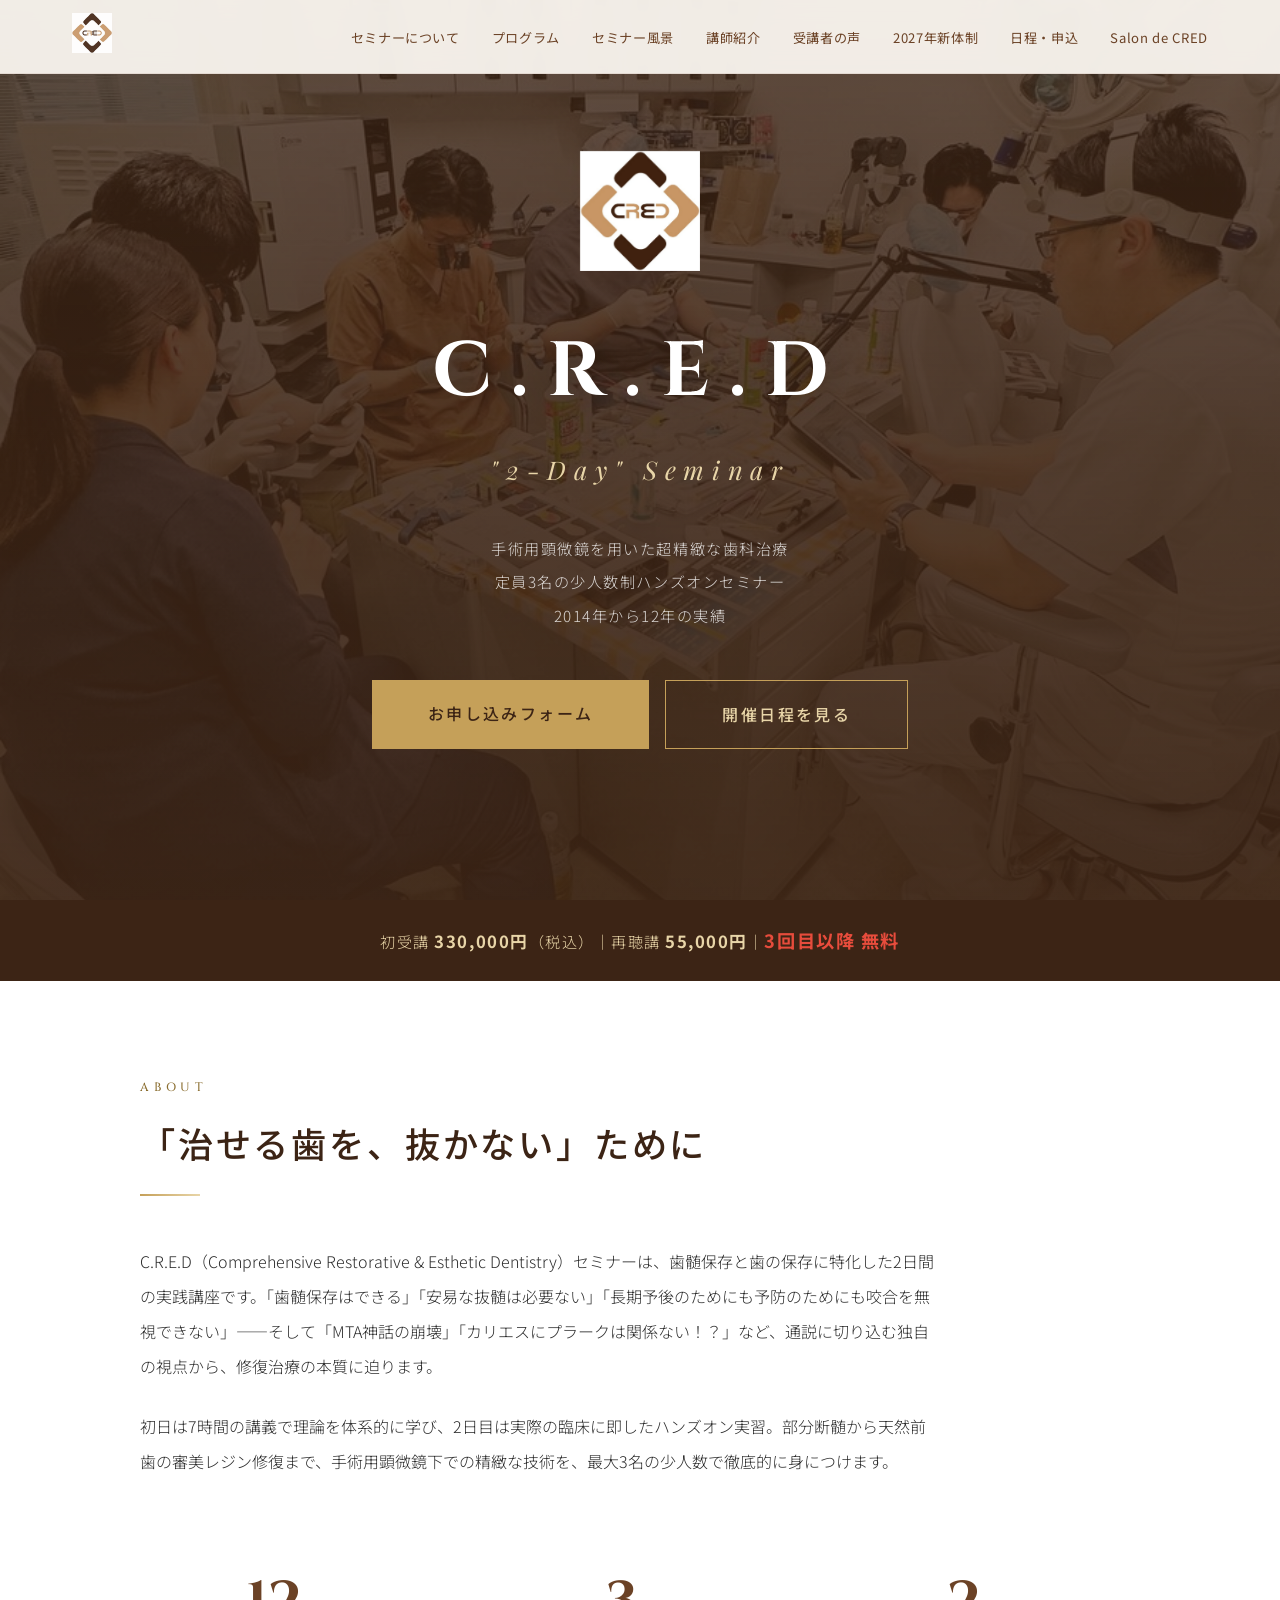
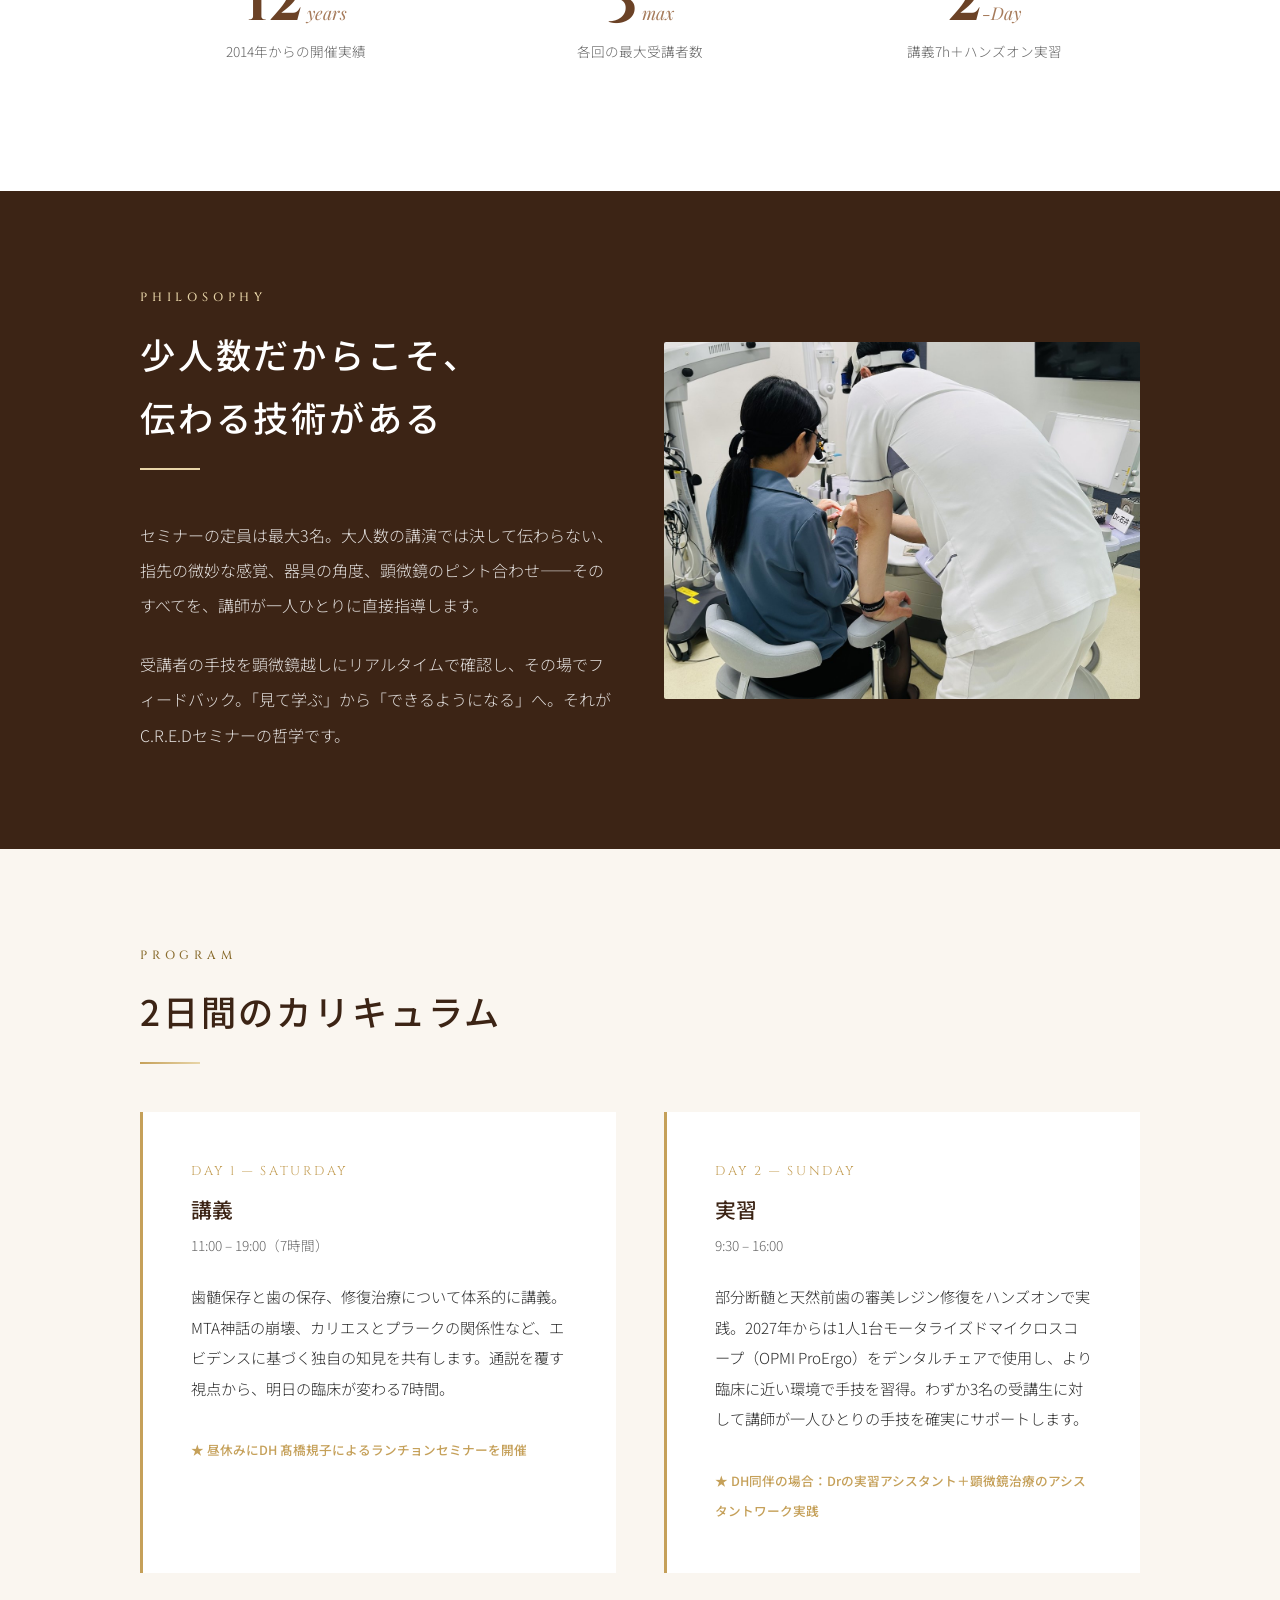
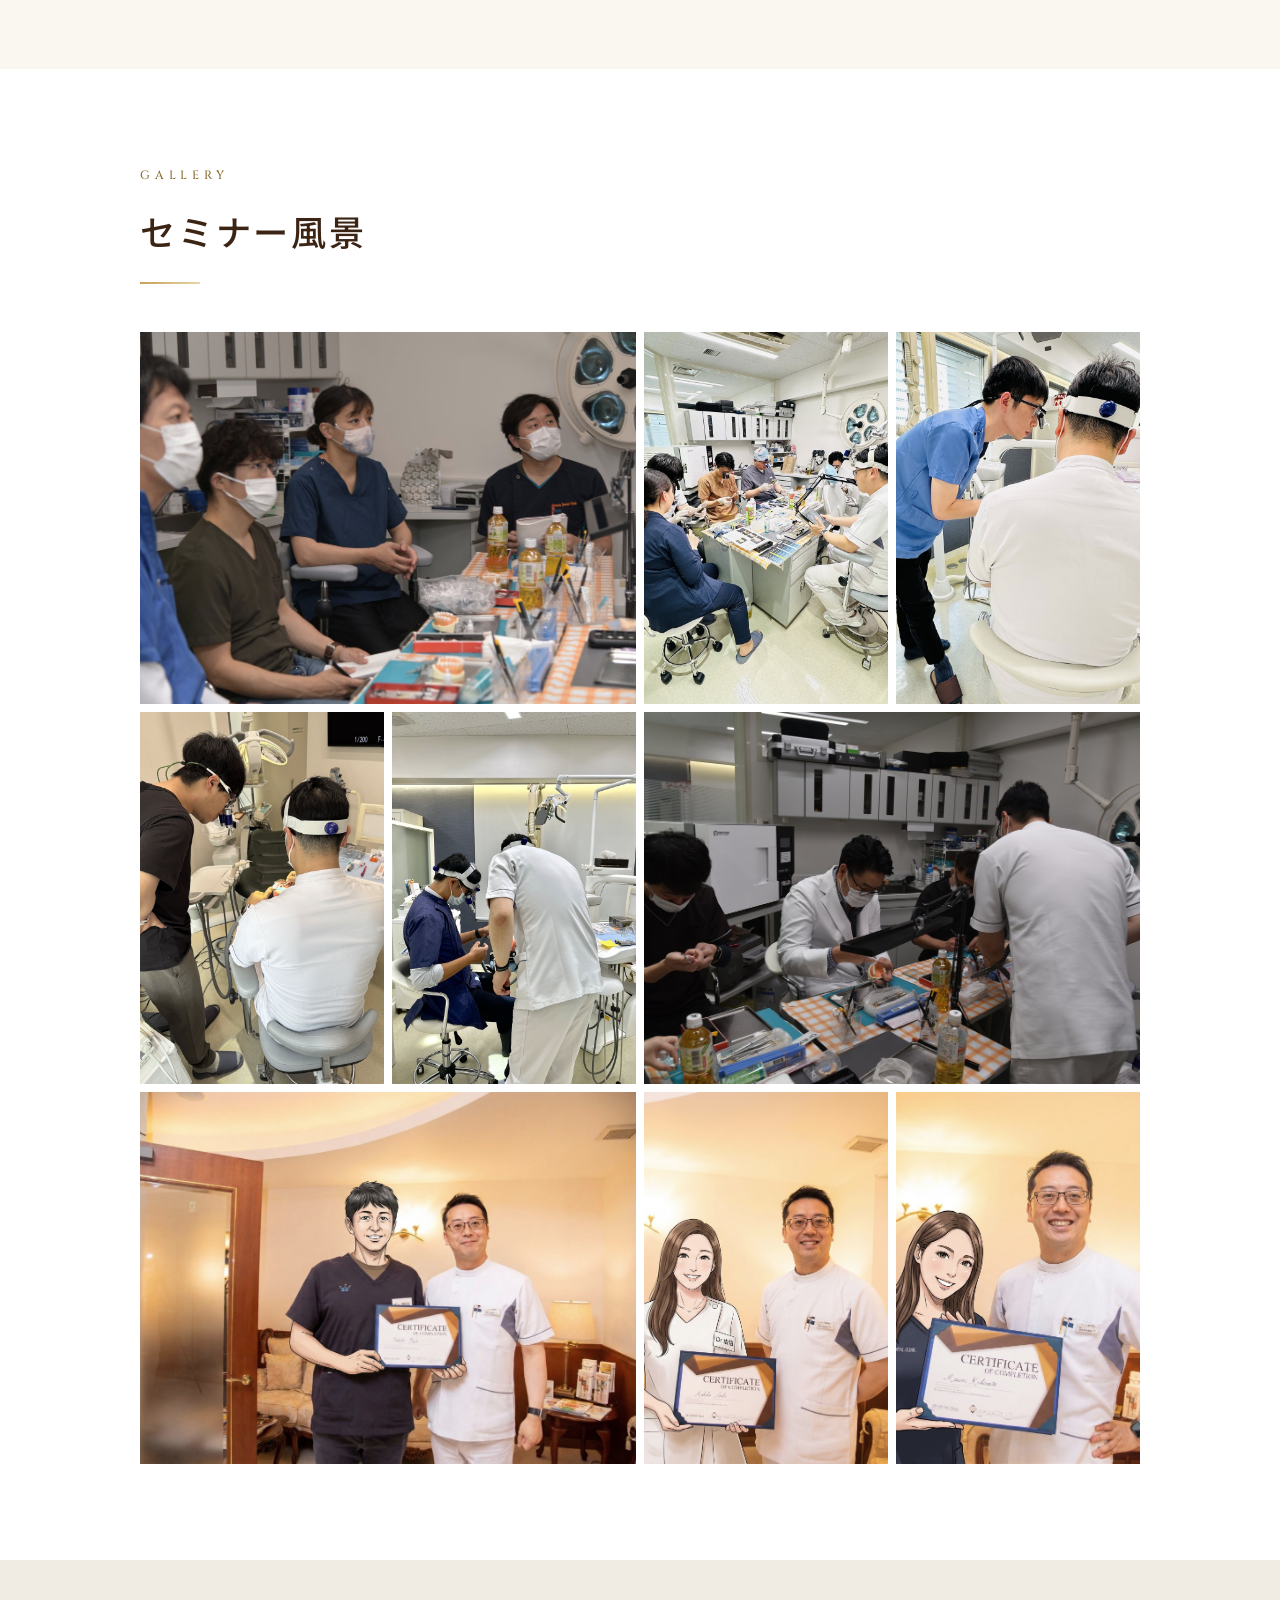
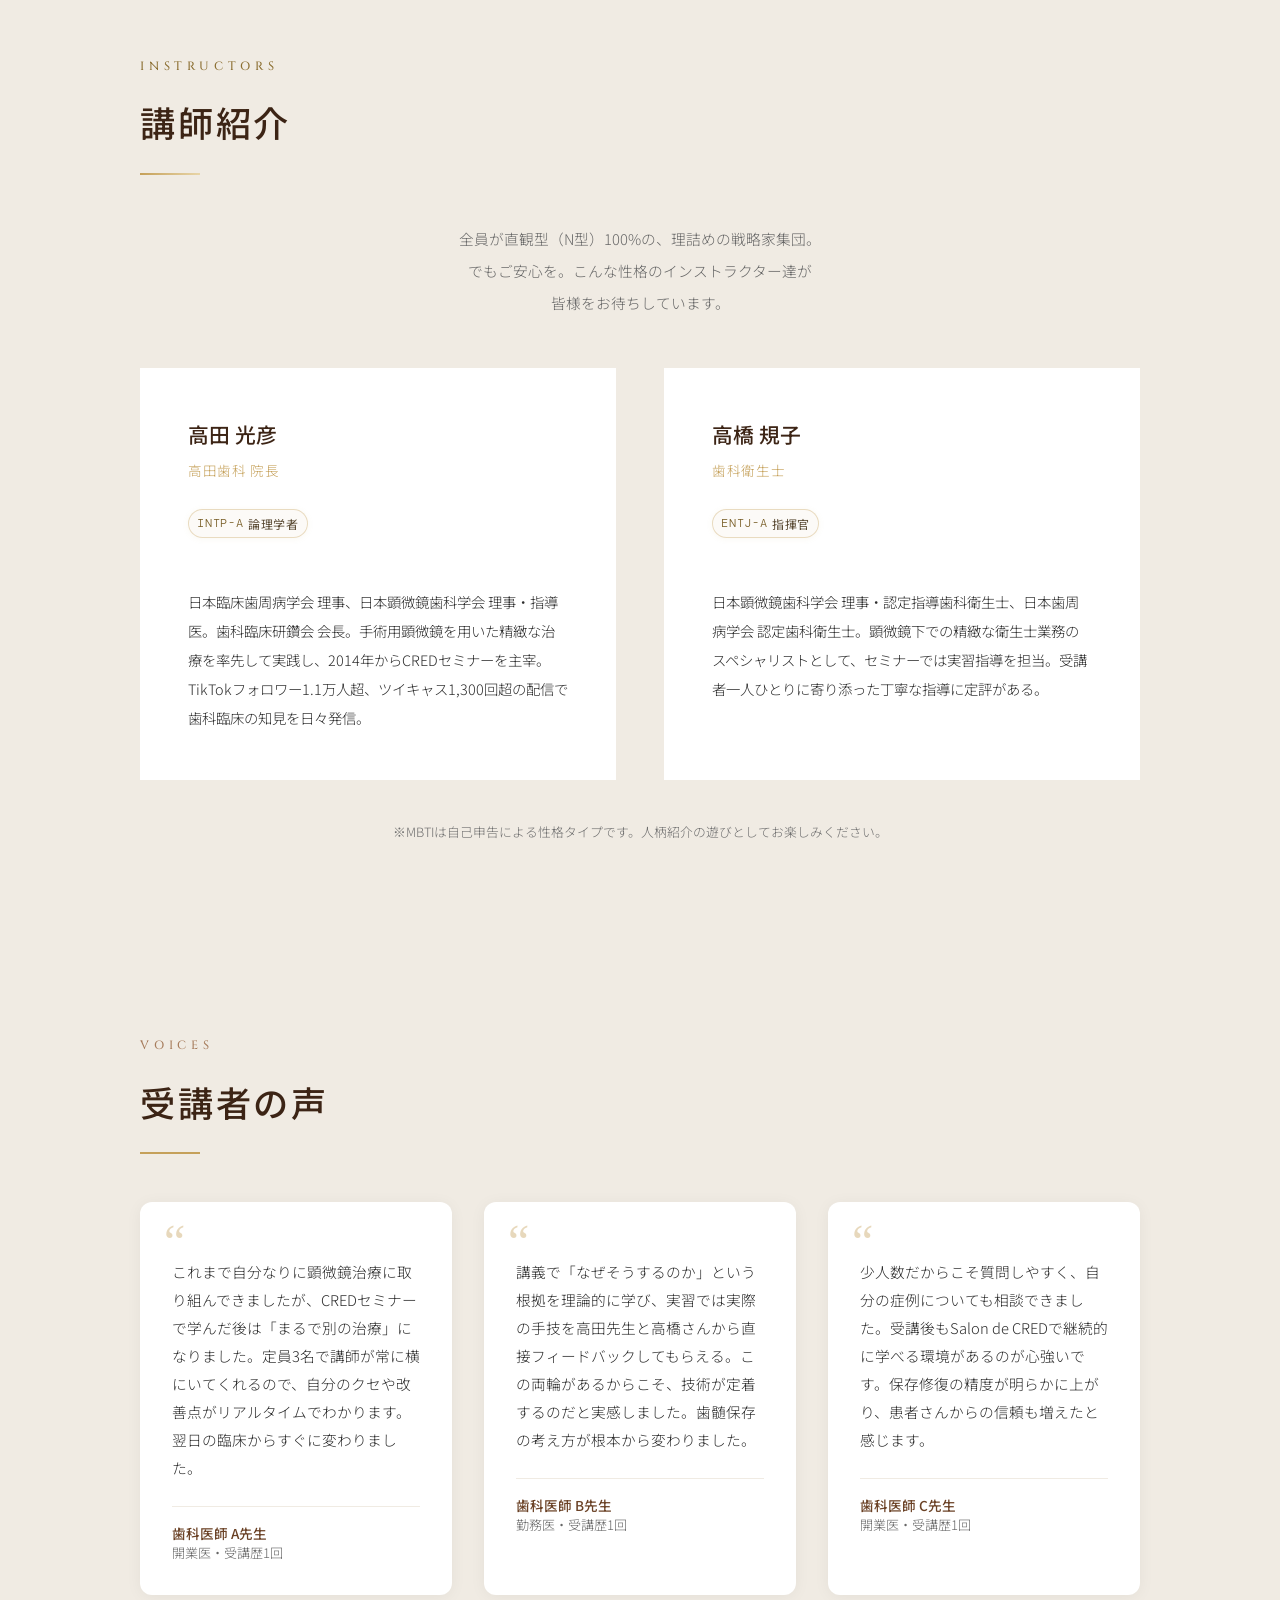
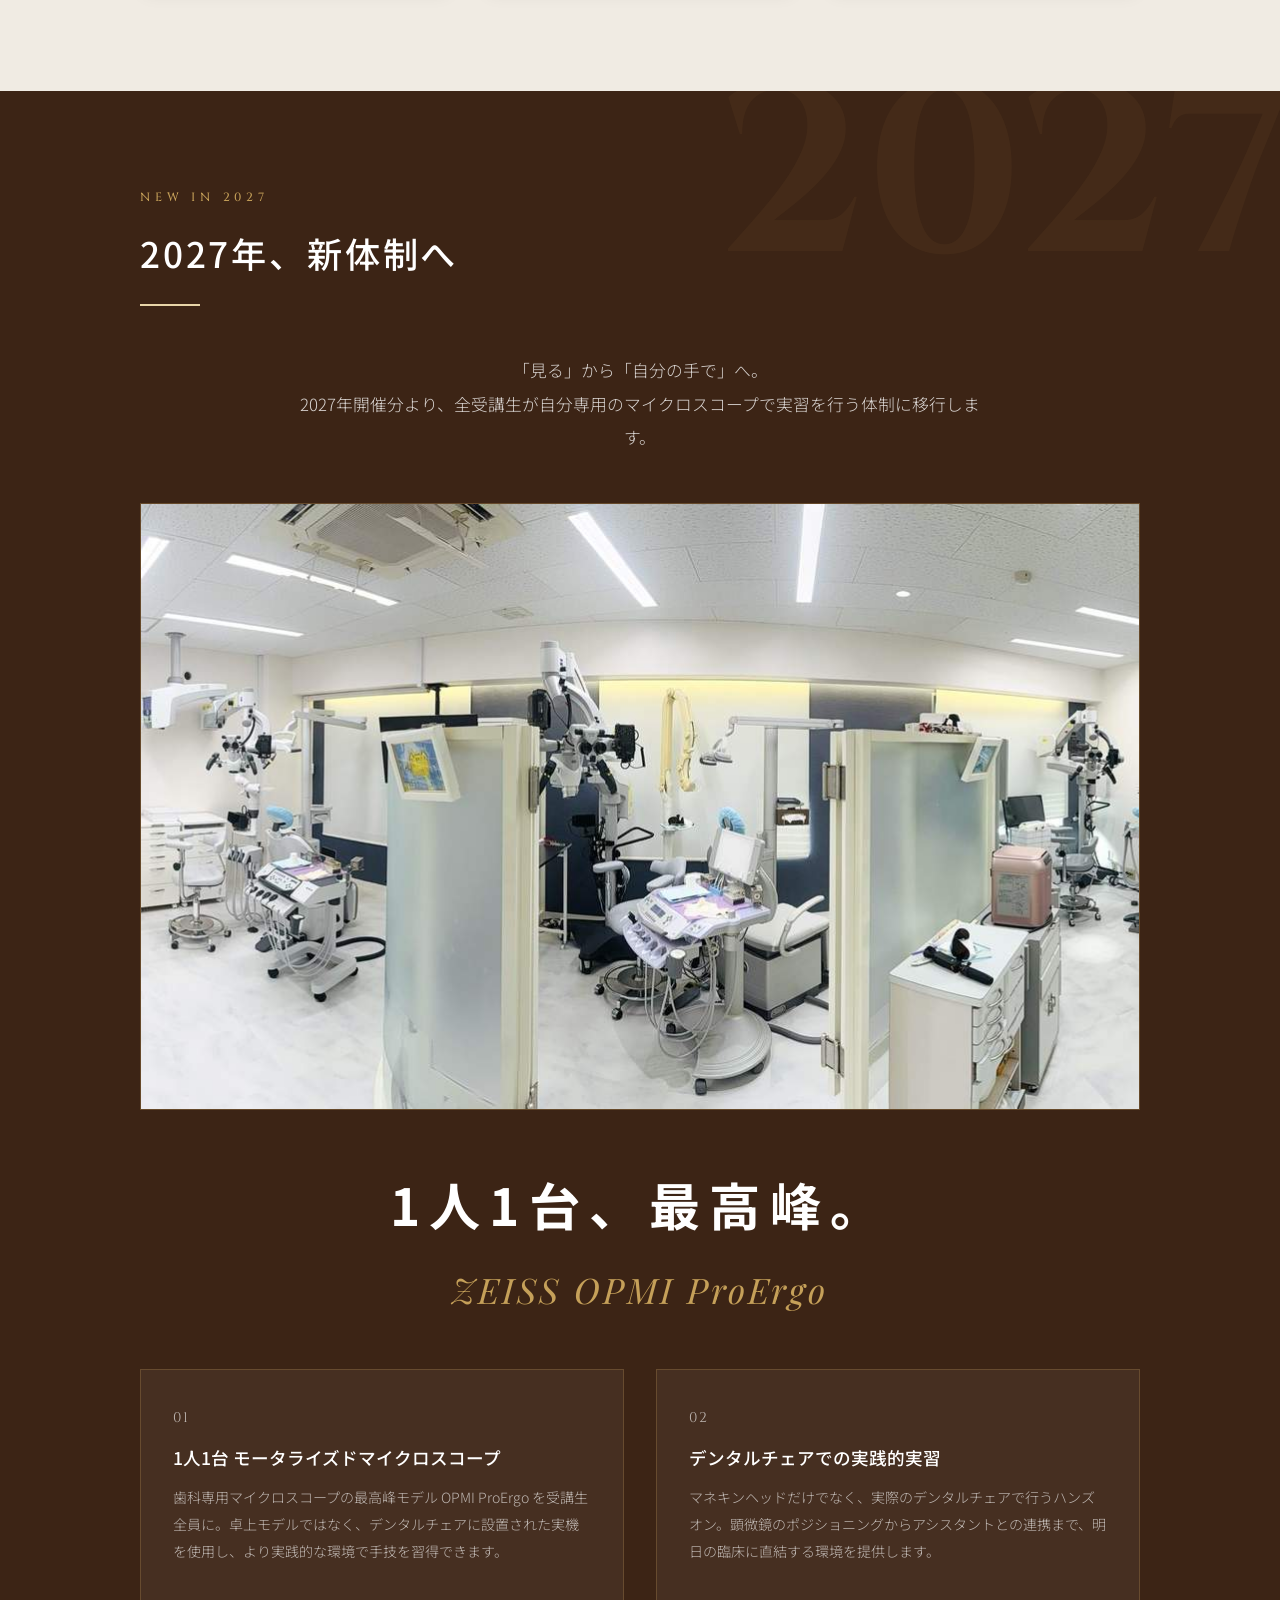
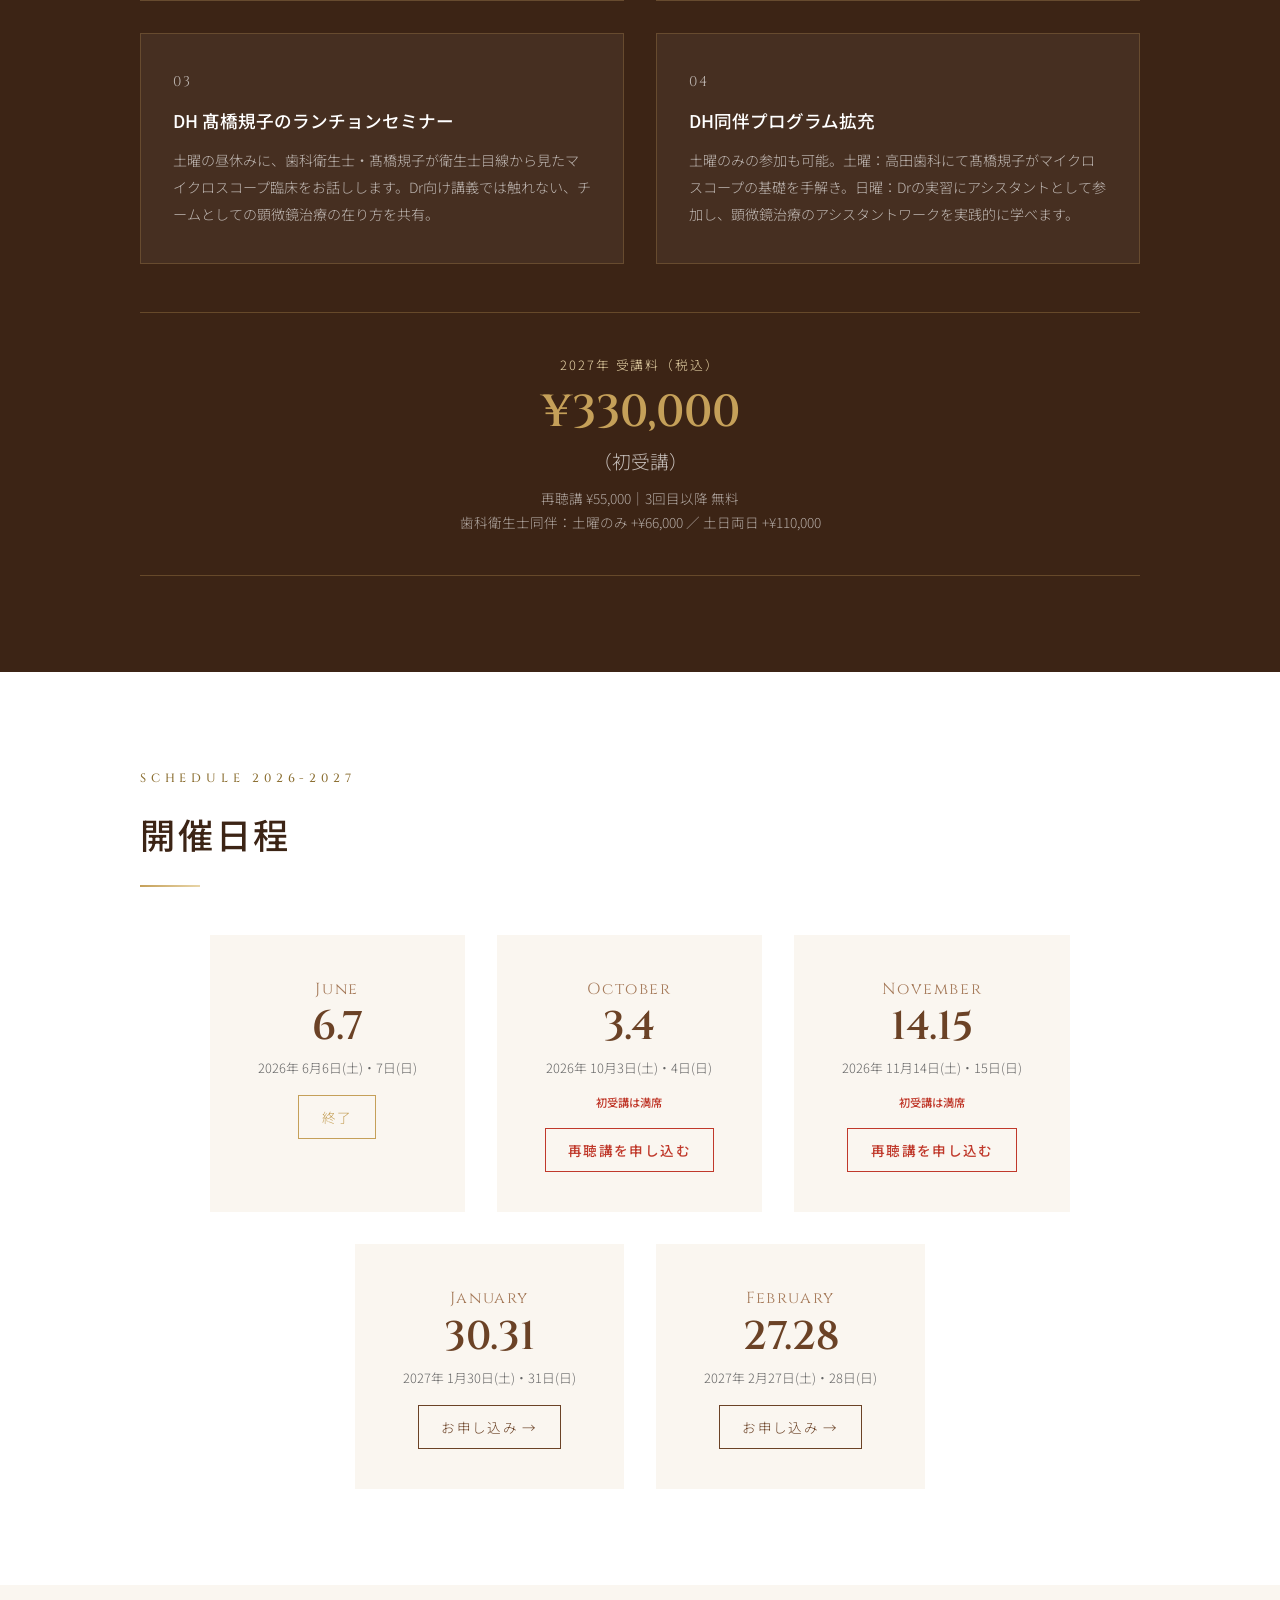
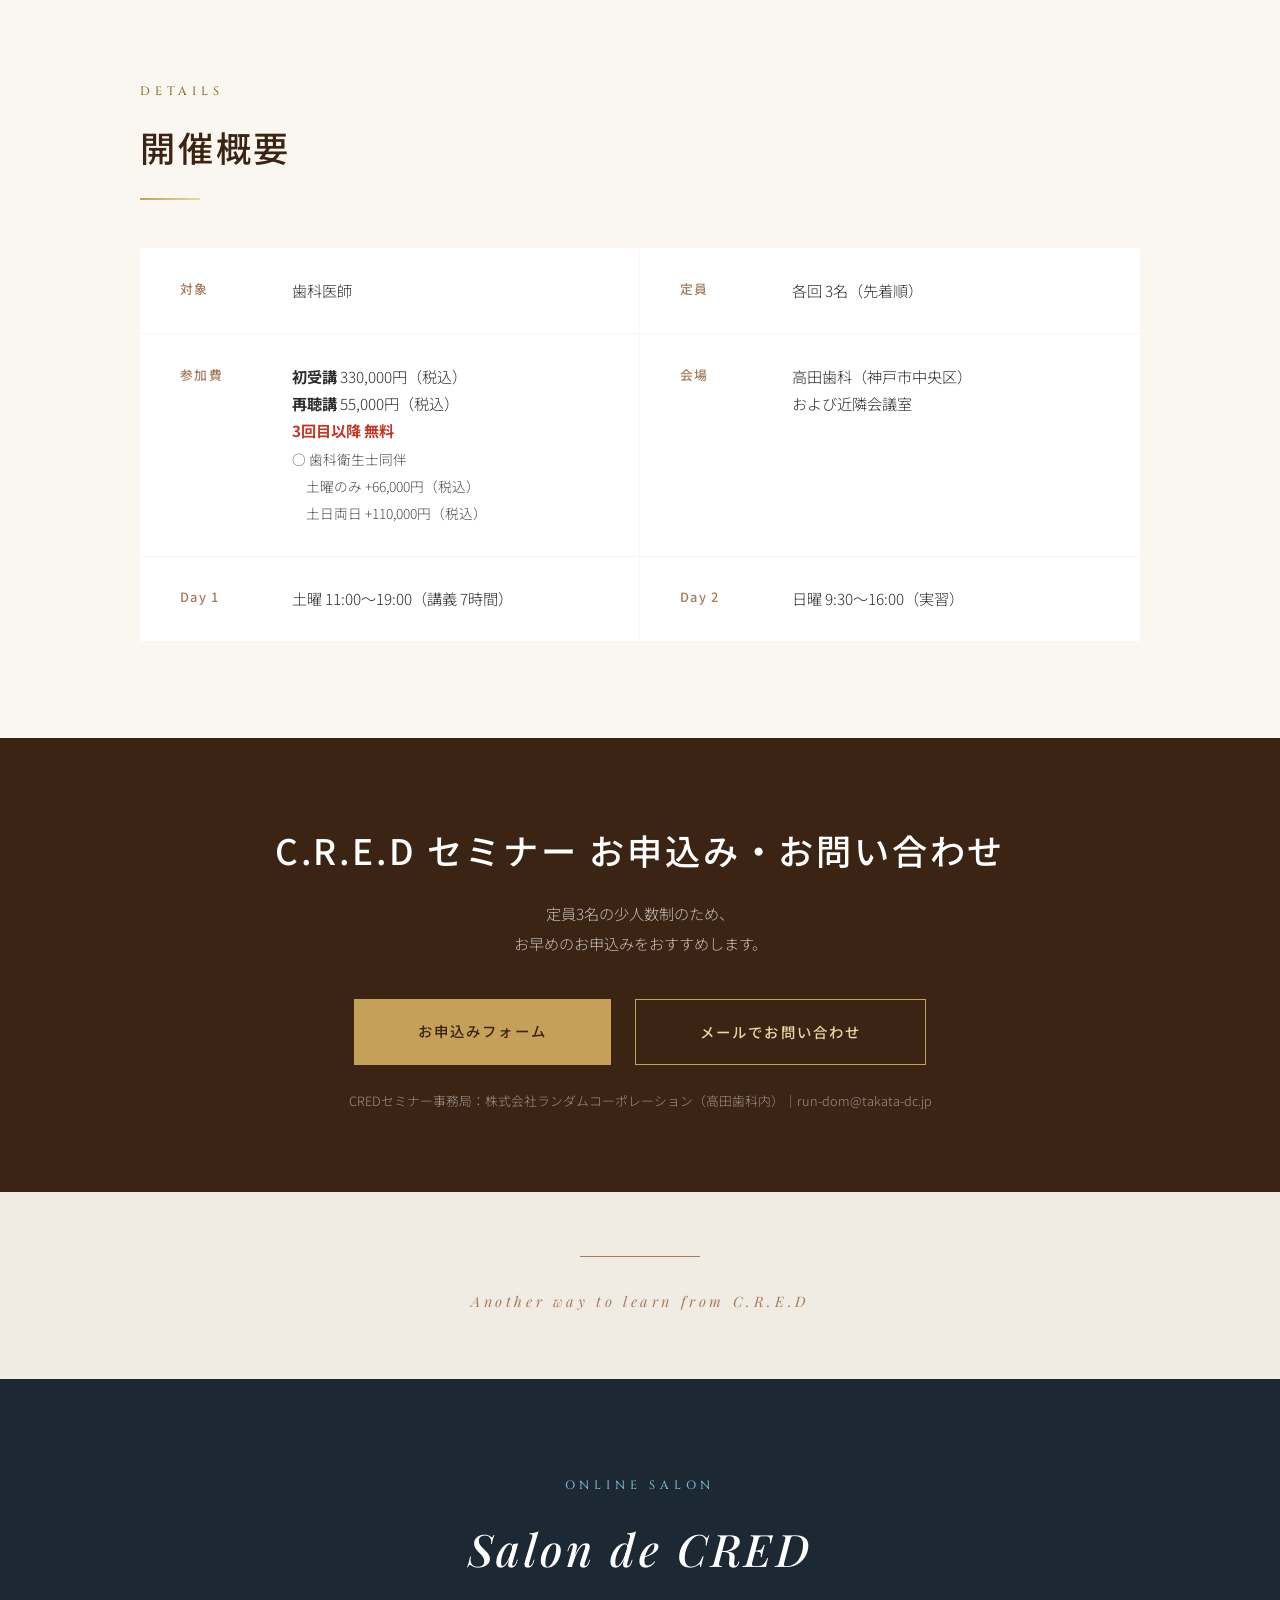
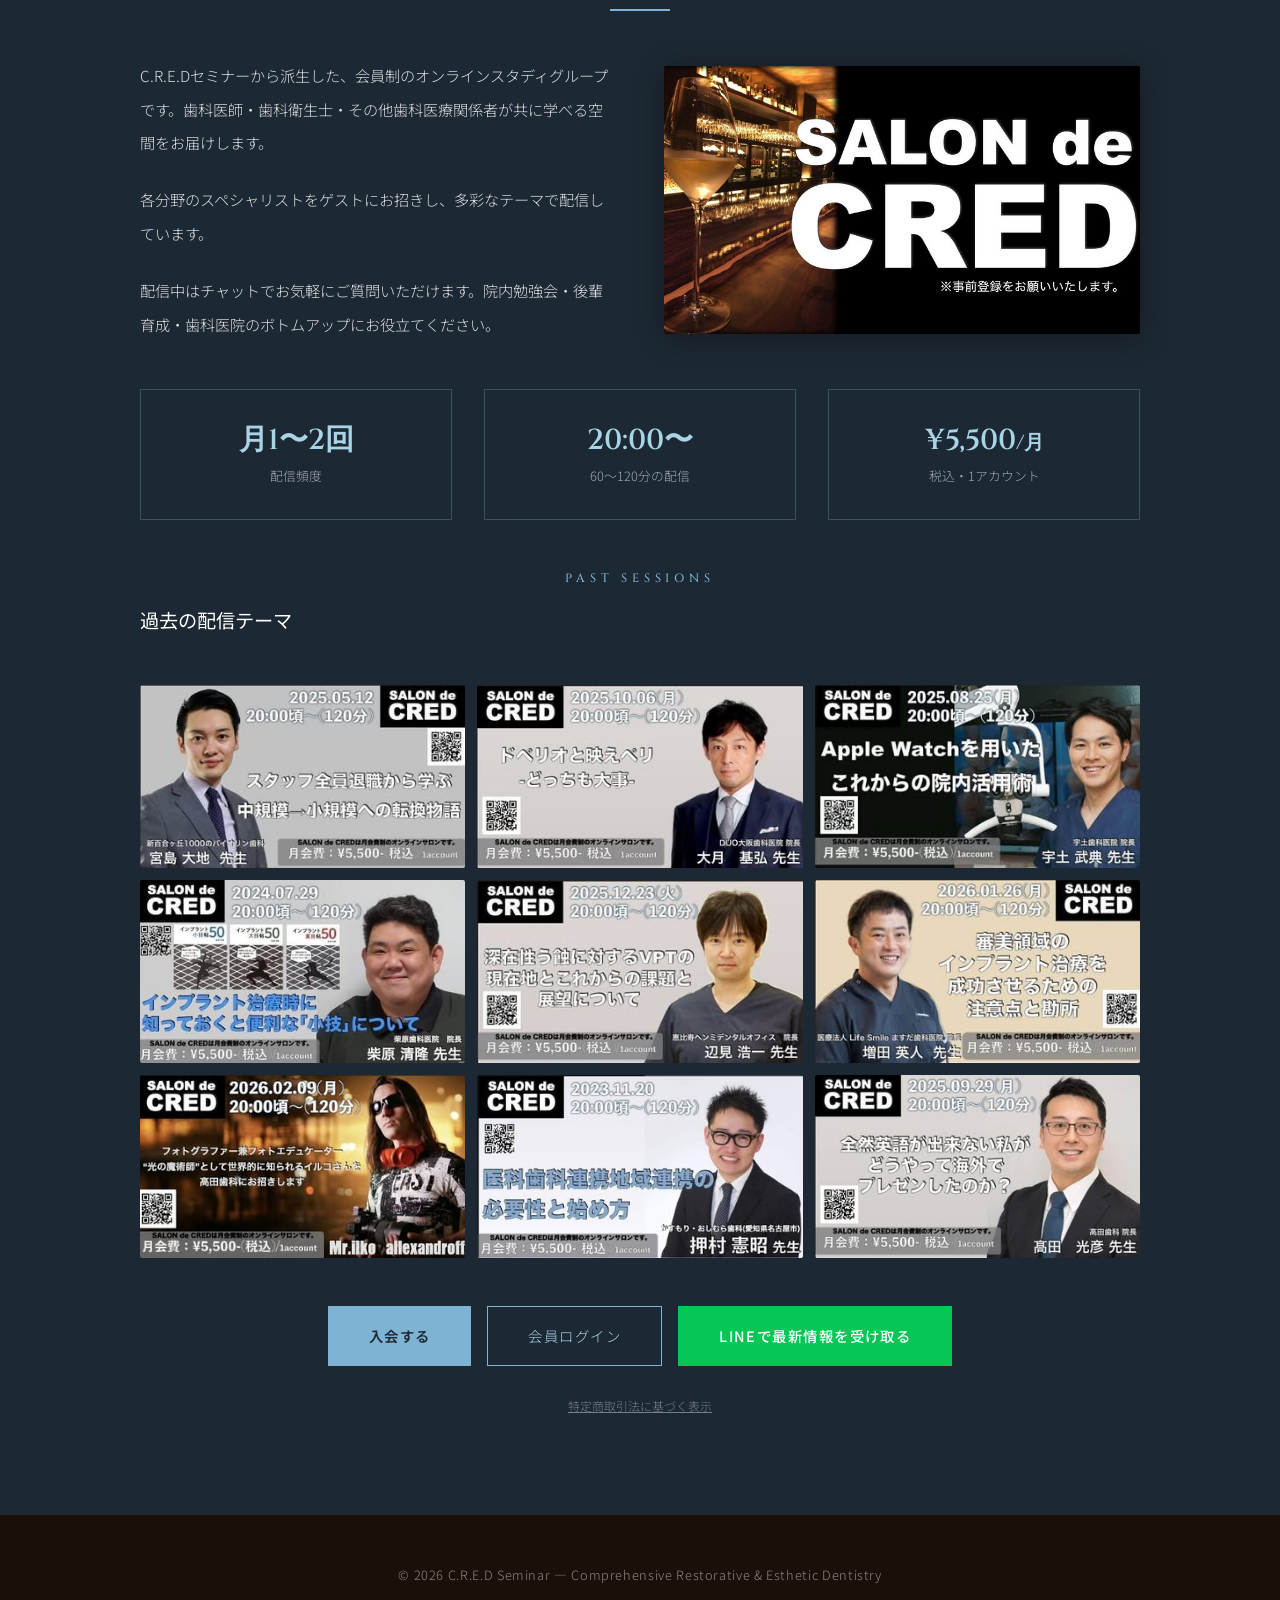
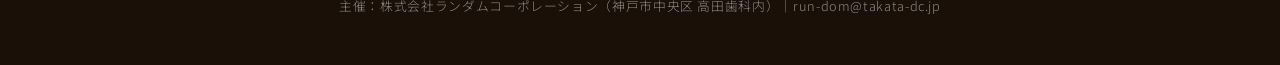
==== commit c8193c52: "CREDサイト: 開催概要の参加費で横スクロールが出る問題を修正 nowrap指定した同伴料金がグリッドを押し広げていたため、 歯科衛生士同伴の行を改行し、グリッドに min-width:0 を設定。" ====
--- a/index.html
+++ b/index.html
@@ -726,6 +726,7 @@
     white-space: nowrap;
   }
   .nw { white-space: nowrap; }
+  .details-grid, .detail-item, .detail-value { min-width: 0; }
   .new-2027-price-sub {
     font-size: 0.85rem;
     color: rgba(255,255,255,0.6);
@@ -1512,7 +1513,7 @@
           <span class="nw"><strong>初受講</strong> 330,000円（税込）</span><br>
           <span class="nw"><strong>再聴講</strong> 55,000円（税込）</span><br>
           <strong style="color:#c0392b;">3回目以降 無料</strong><br>
-          <small style="font-size:0.9em;color:#4A4A4A;">○ 歯科衛生士同伴：<span class="nw">土曜のみ +66,000円（税込）</span>／<span class="nw">土日両日 +110,000円（税込）</span></small>
+          <small style="font-size:0.9em;color:#4A4A4A;">○ 歯科衛生士同伴<br><span class="nw">　土曜のみ +66,000円（税込）</span><br><span class="nw">　土日両日 +110,000円（税込）</span></small>
         </span>
       </div>
       <div class="detail-item">
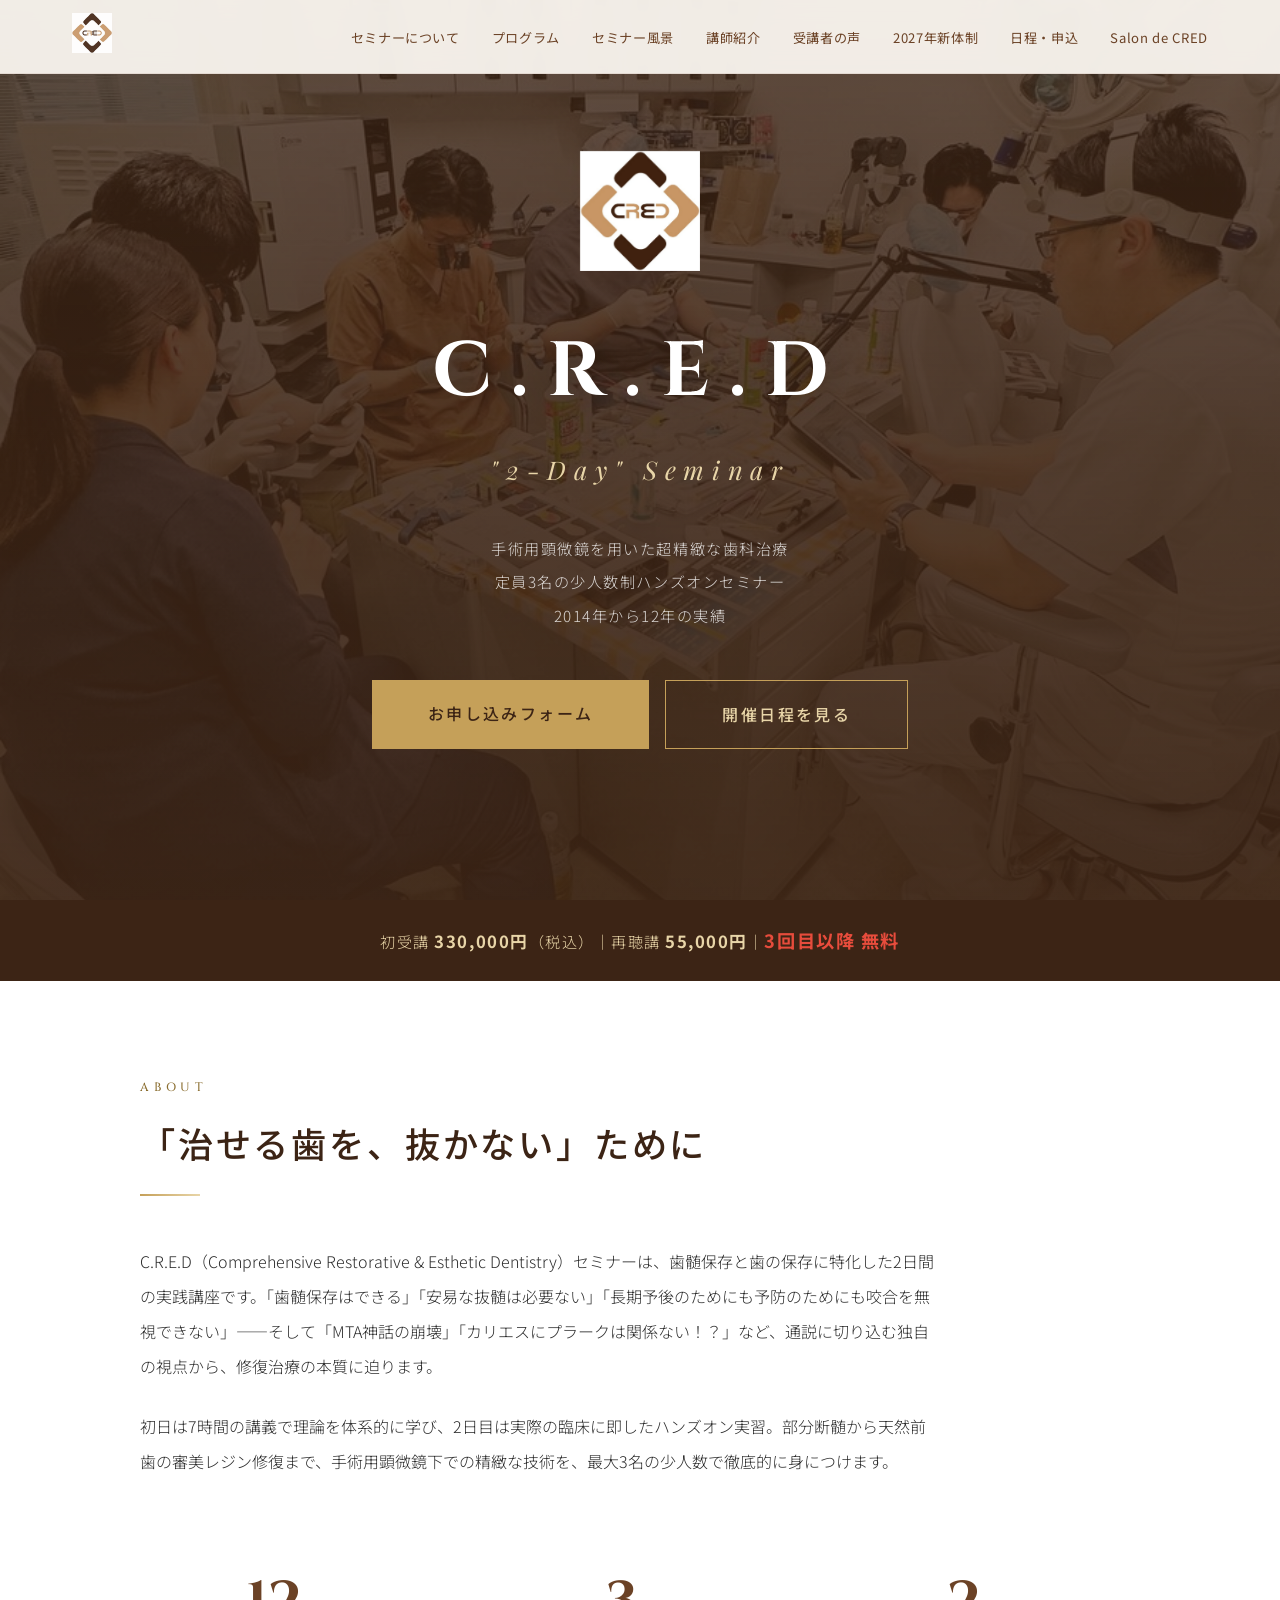
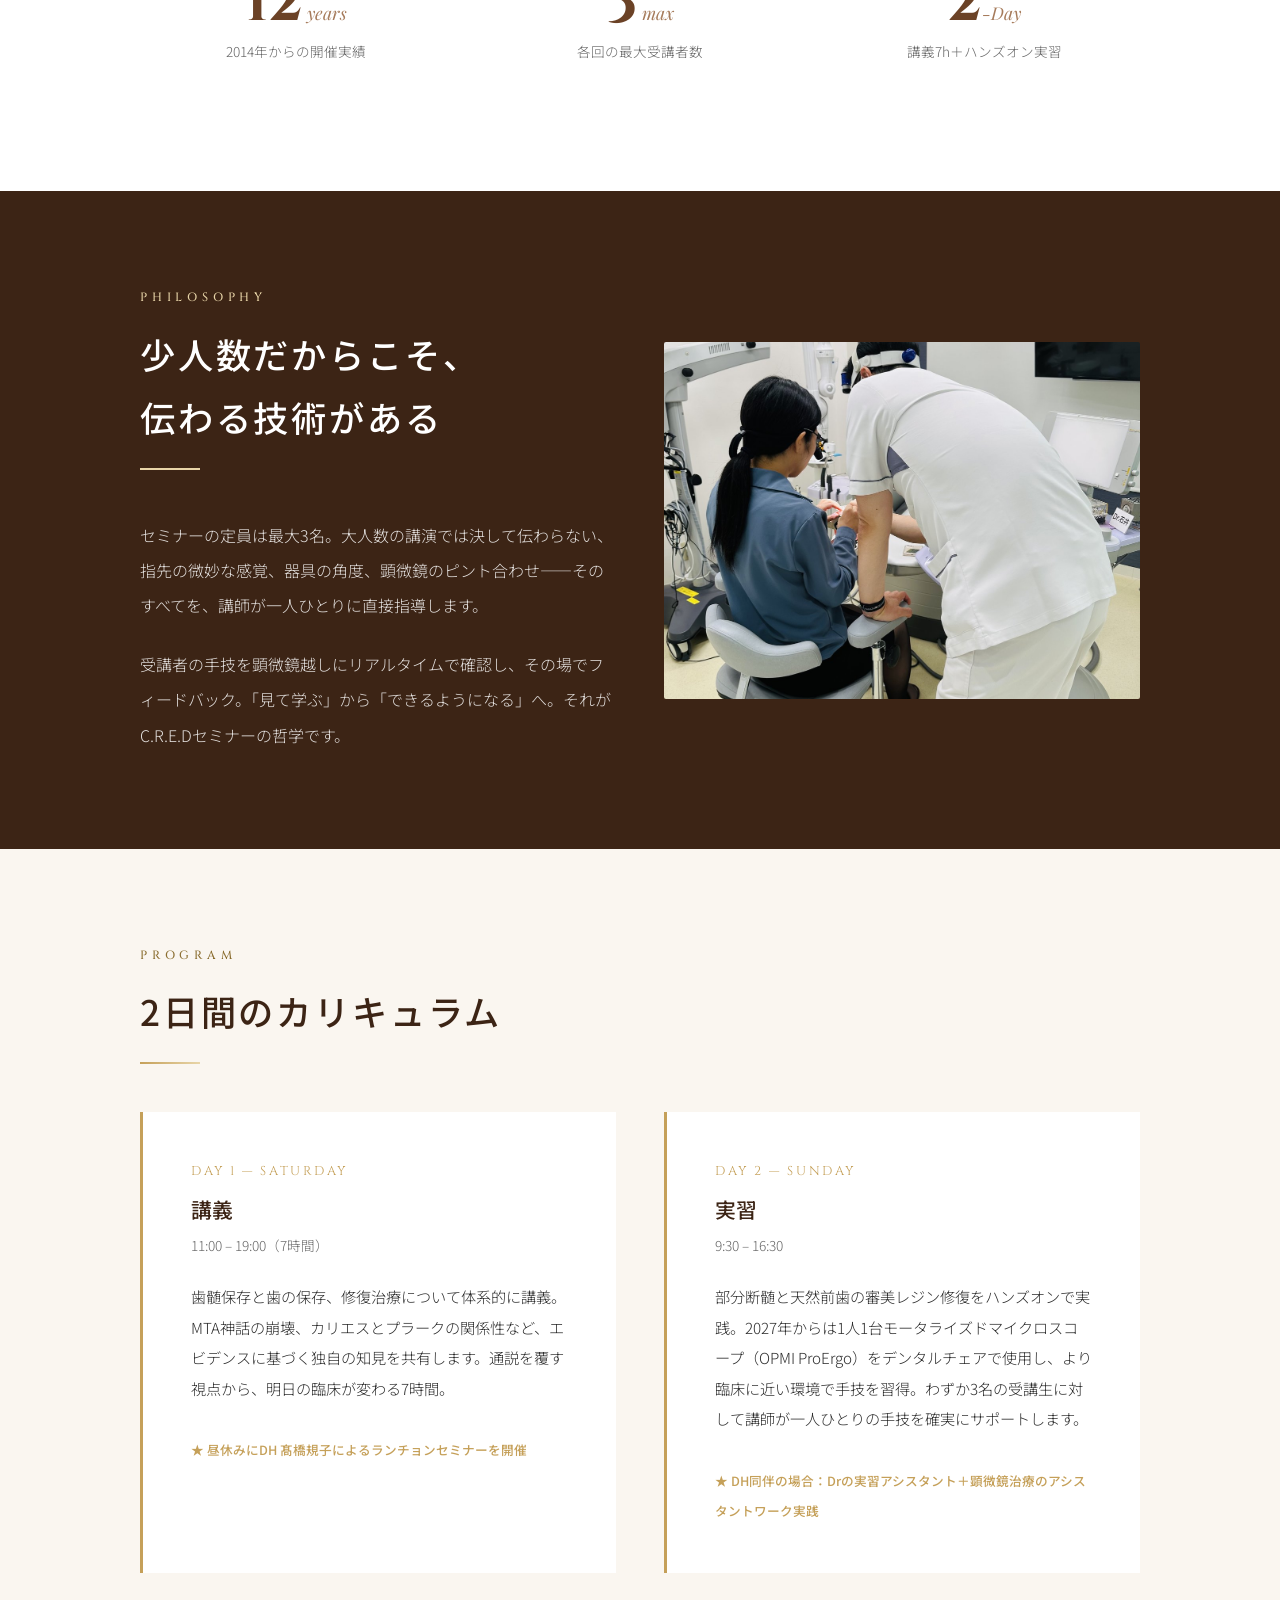
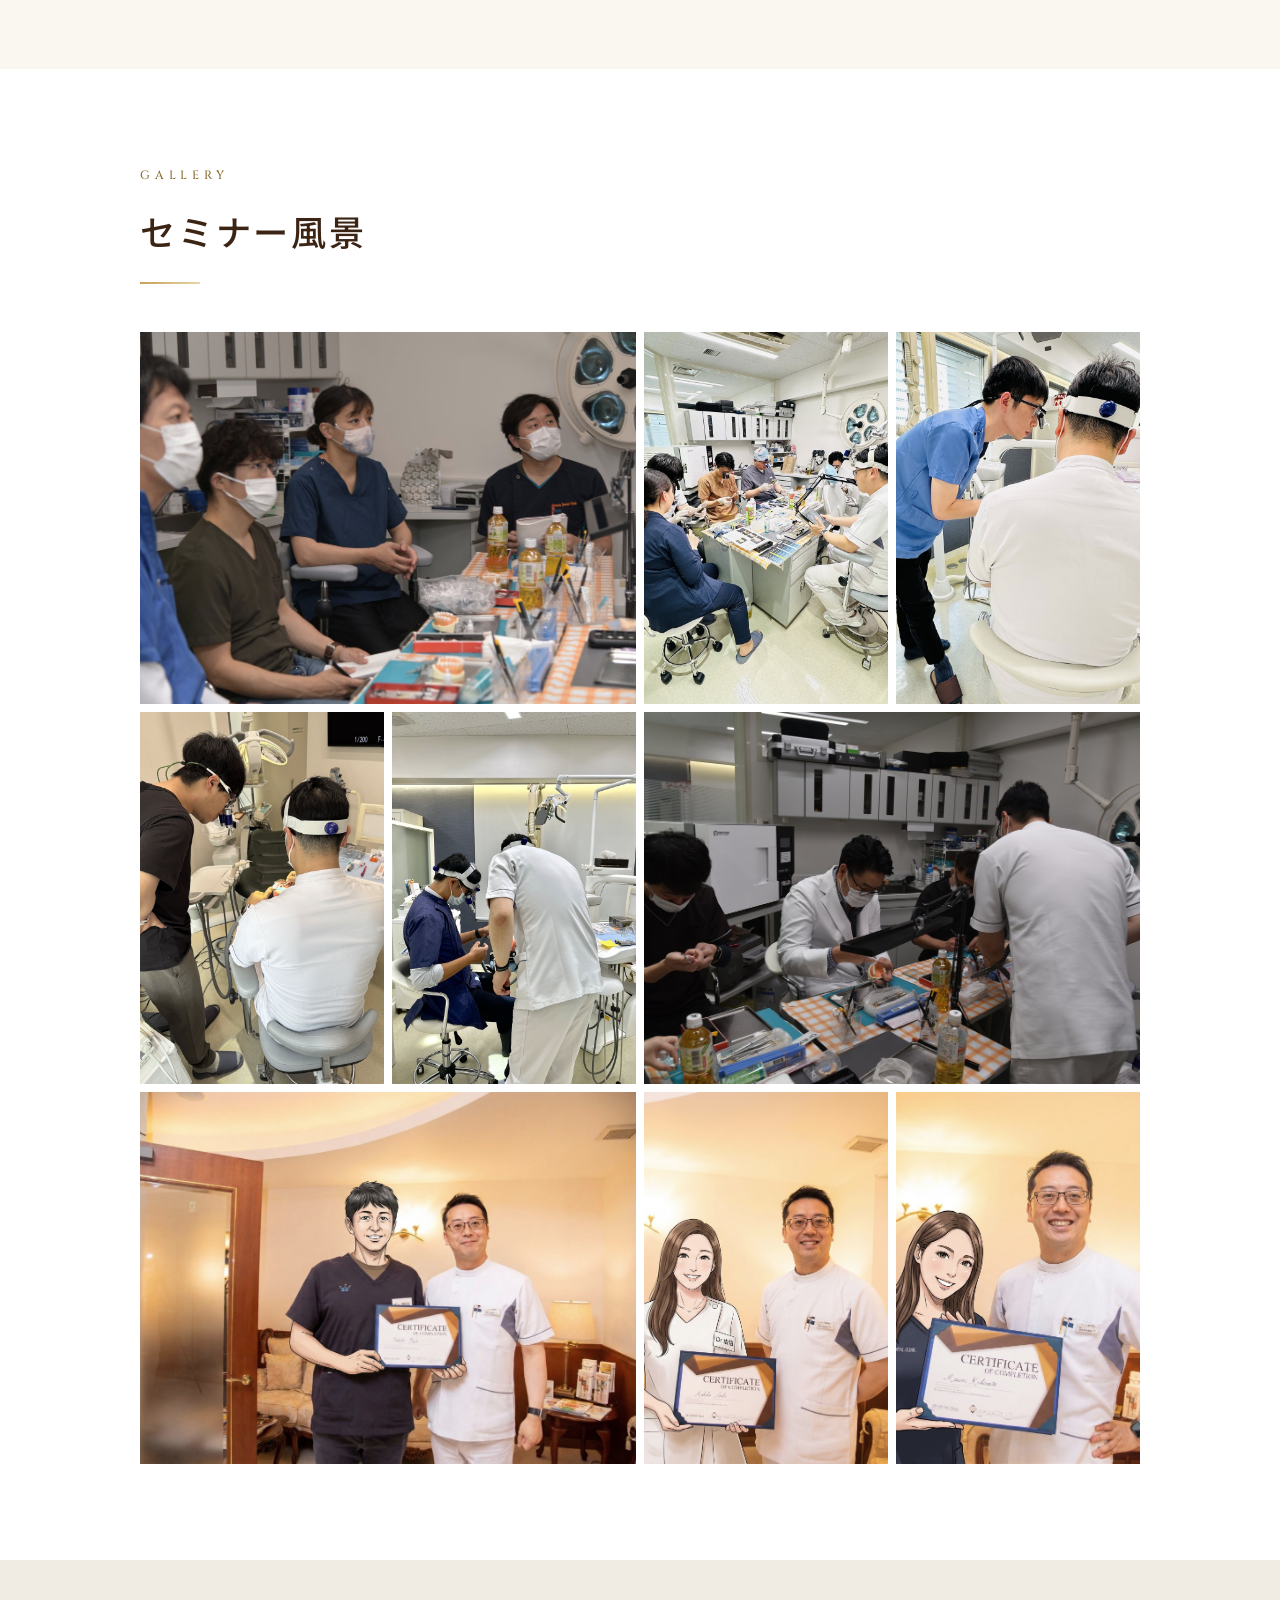
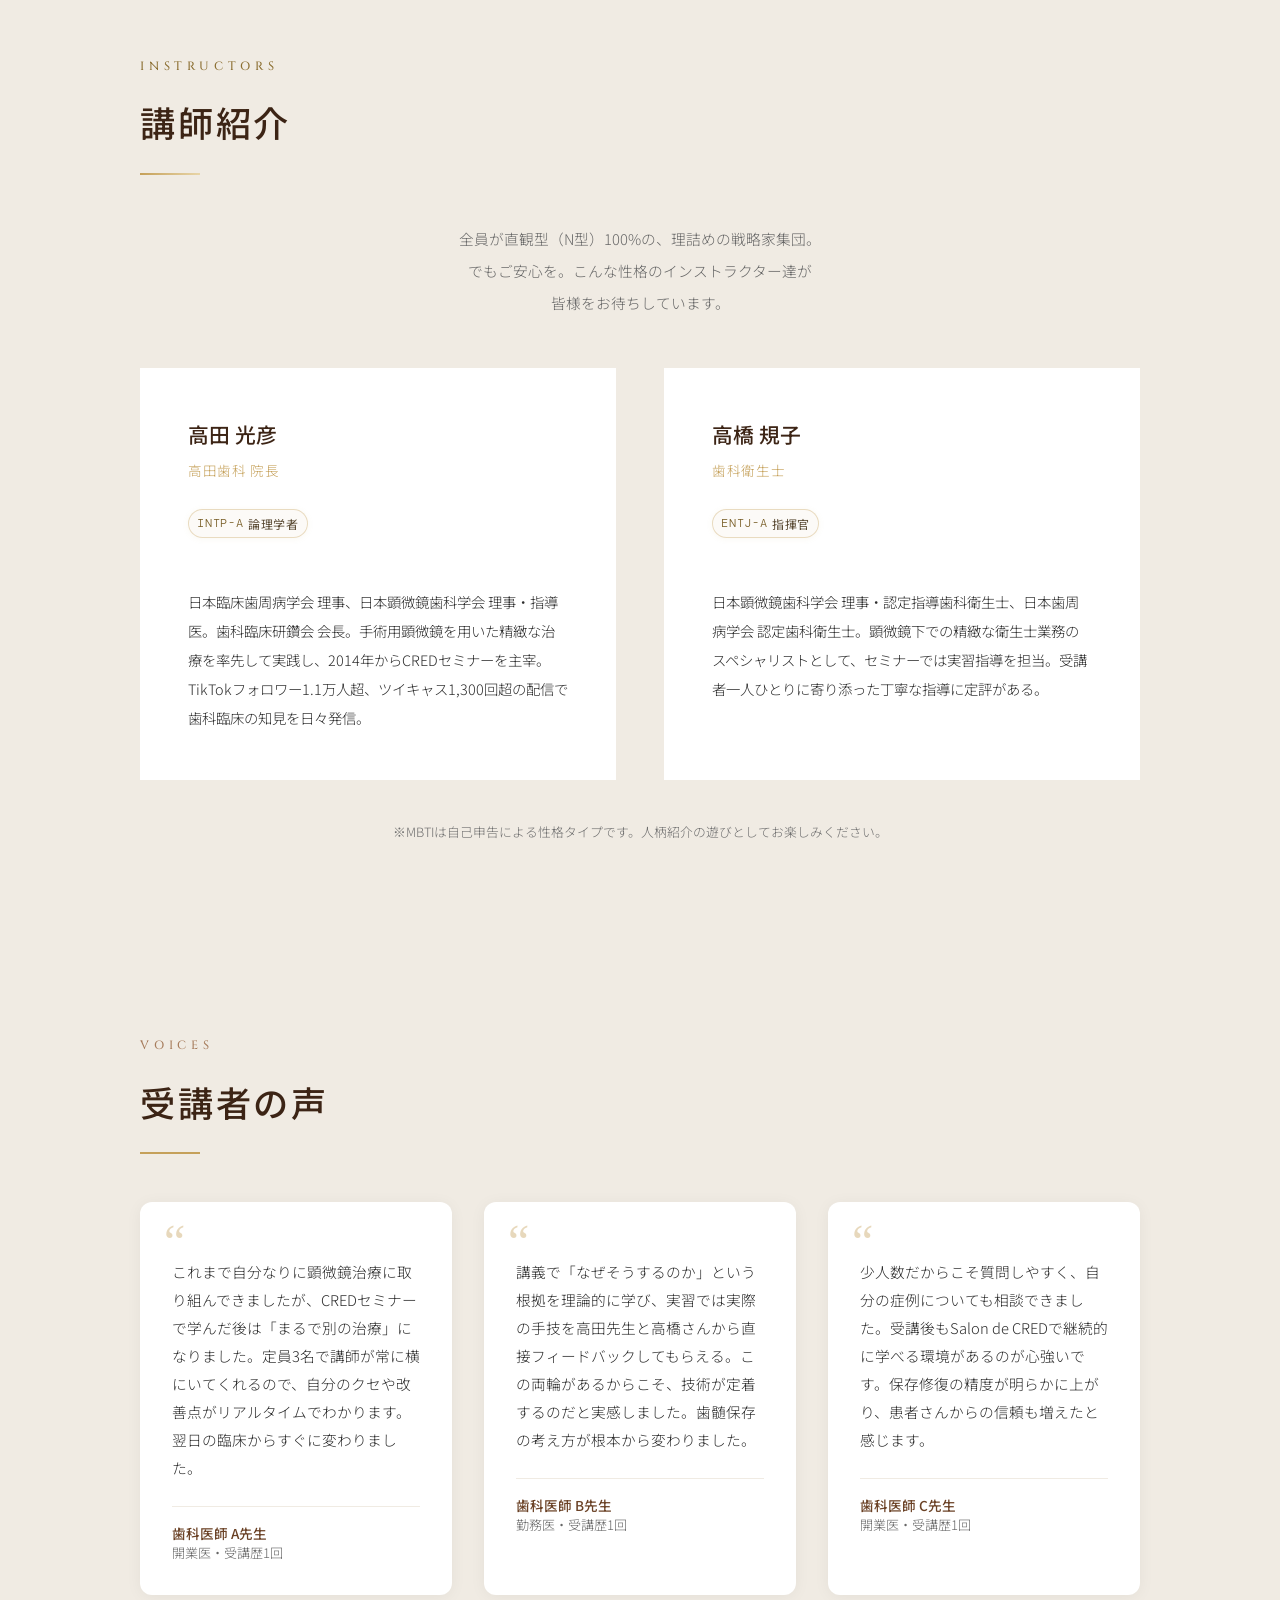
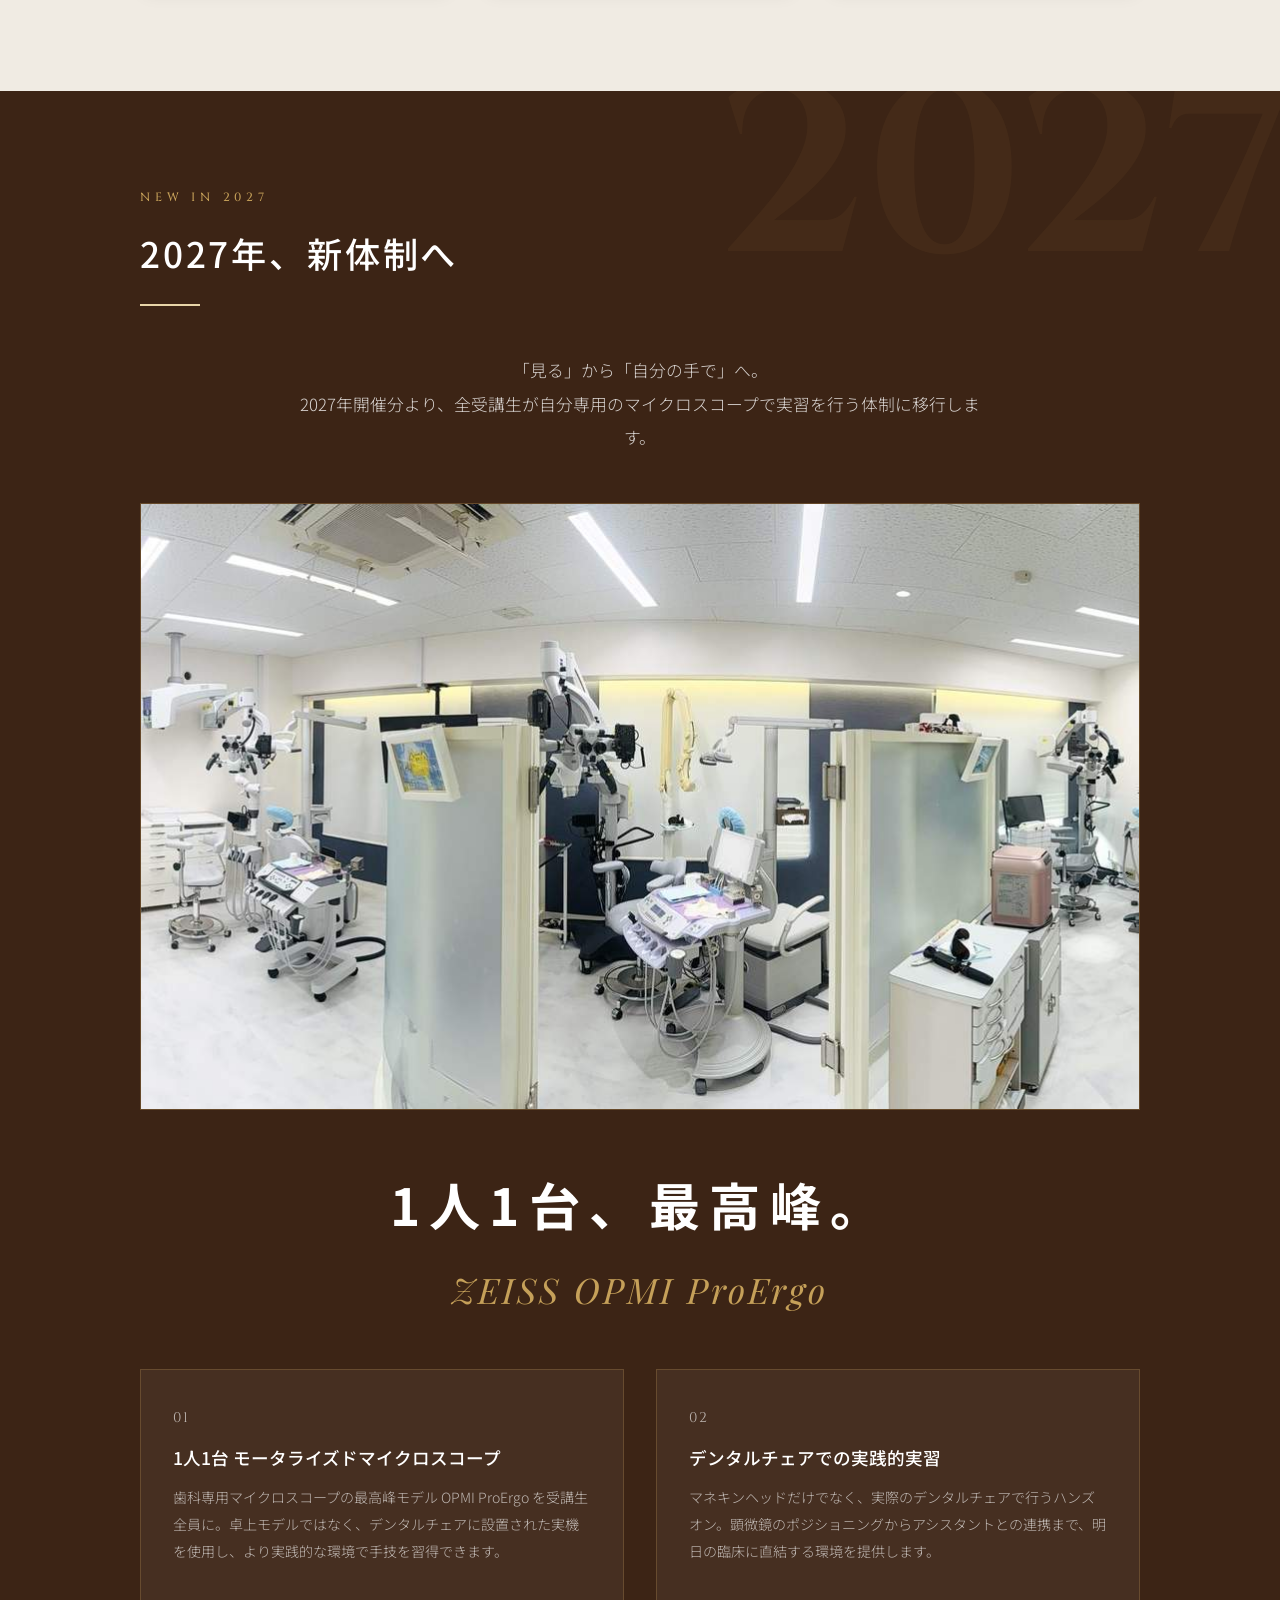
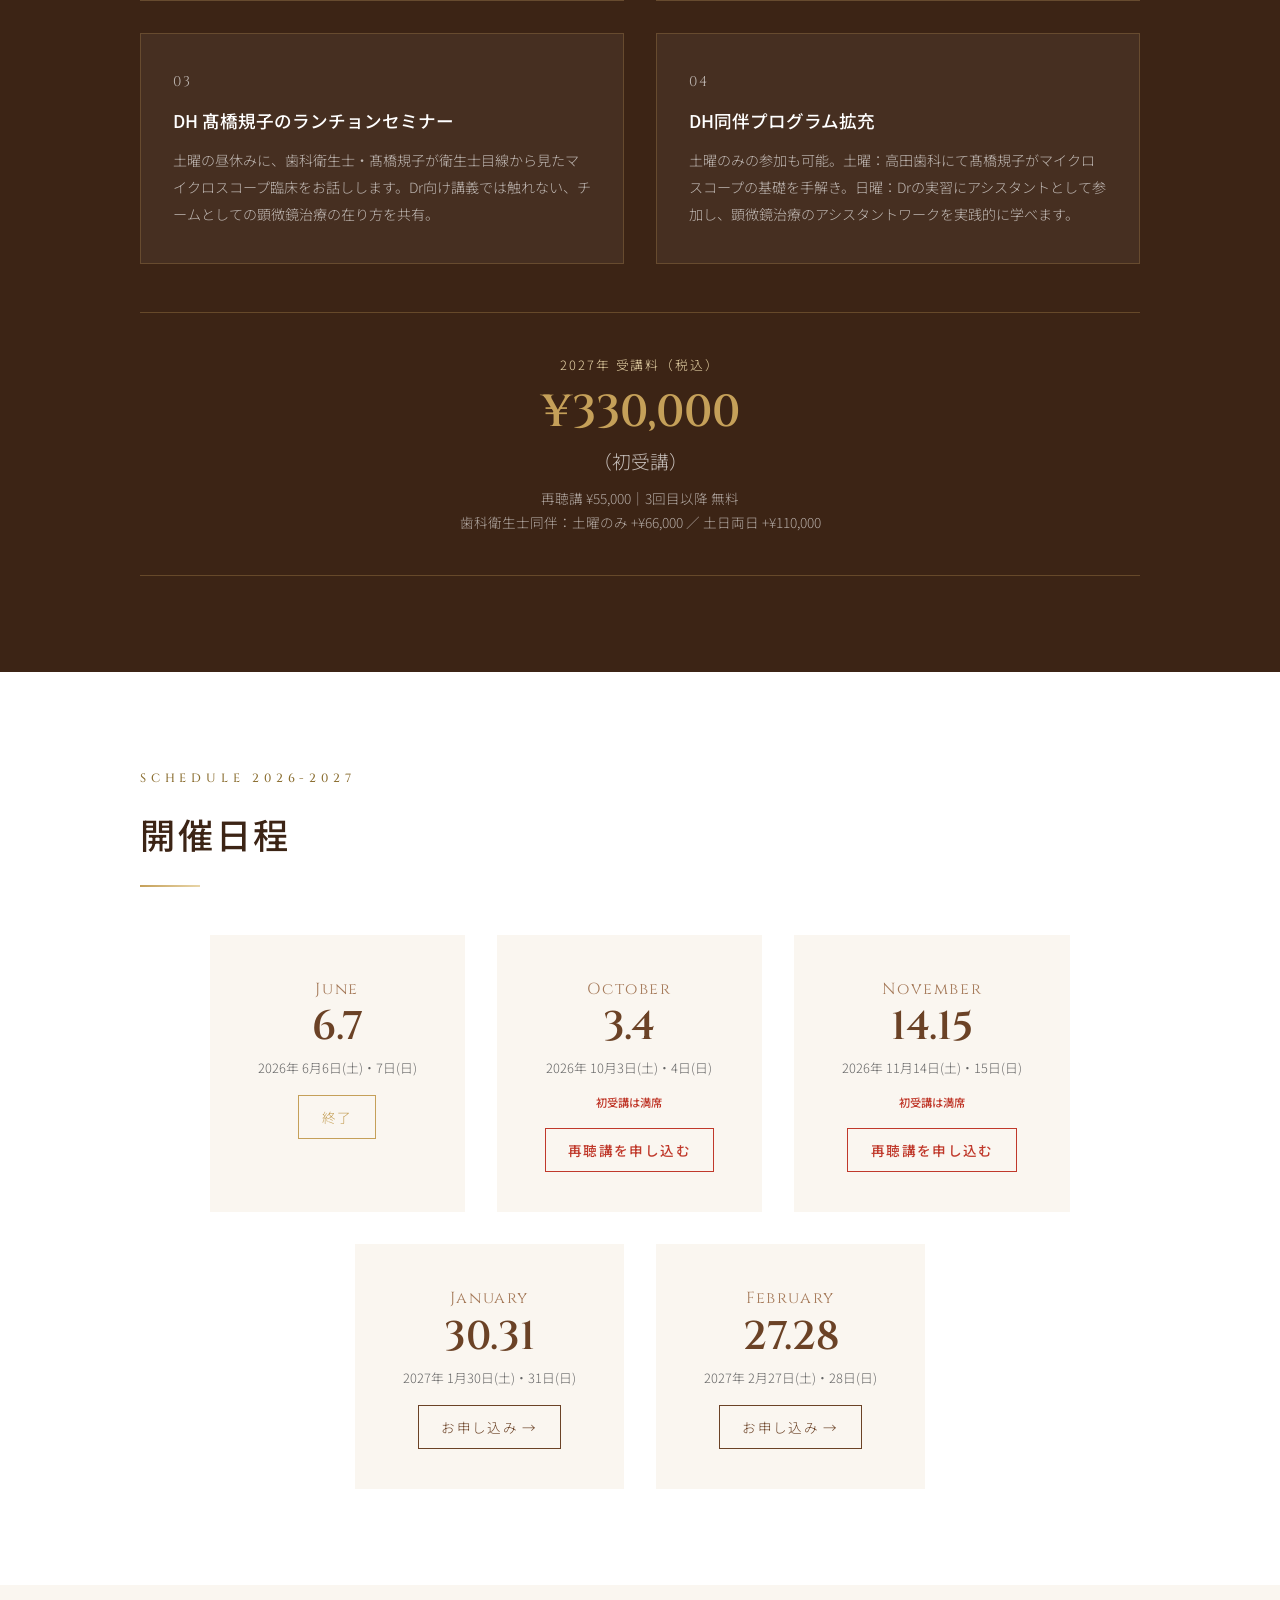
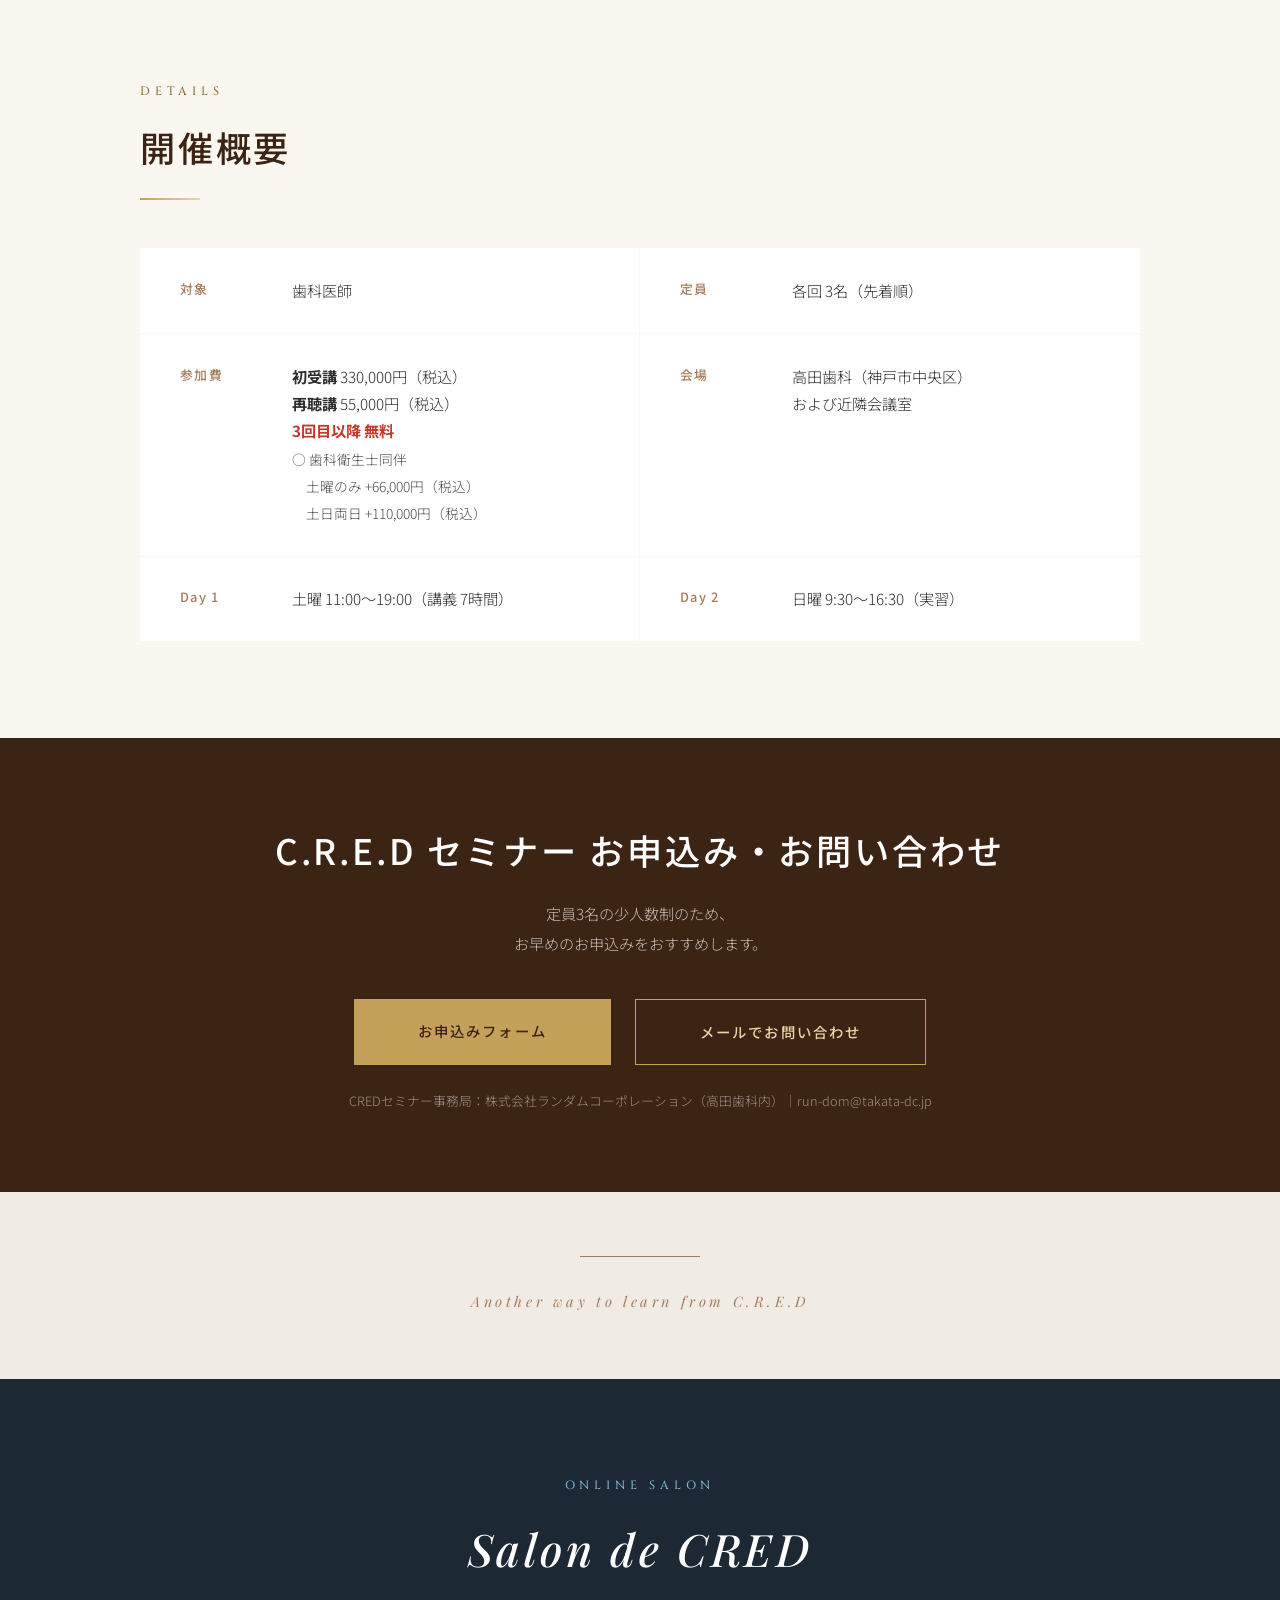
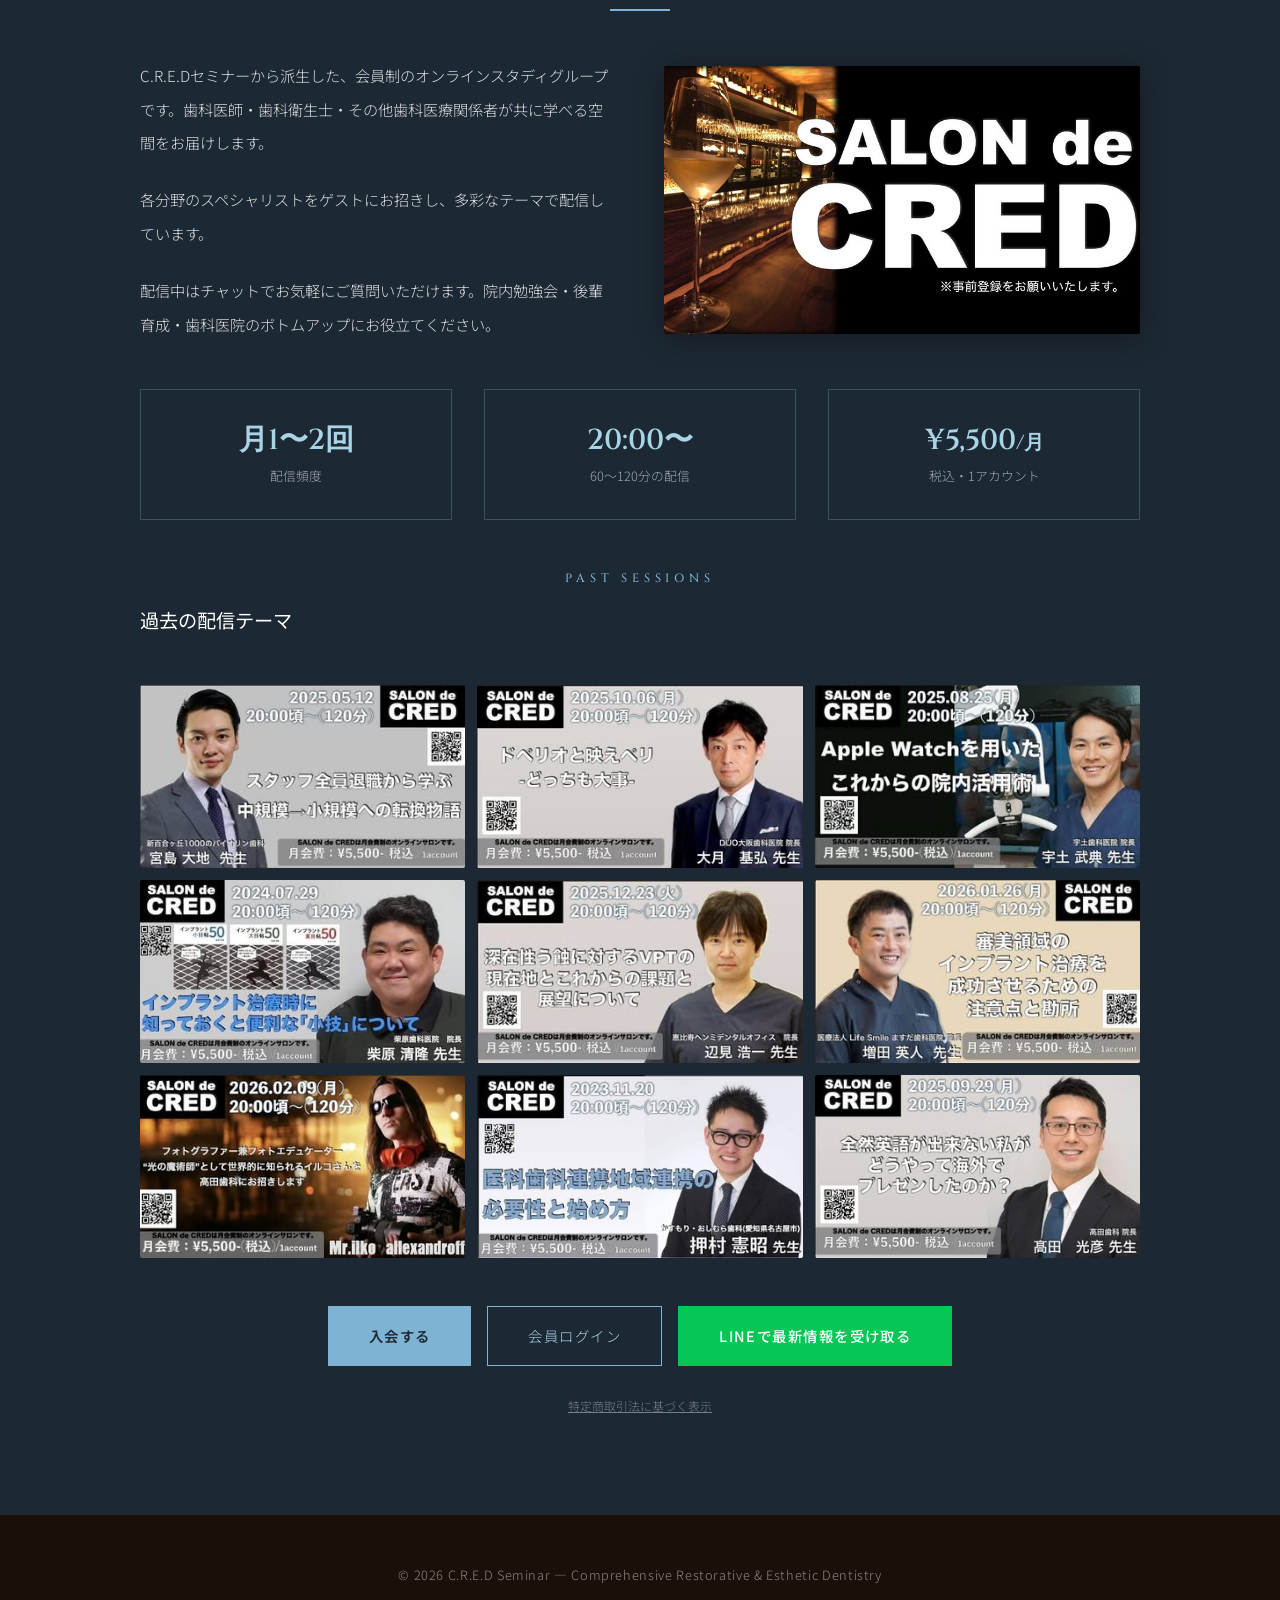
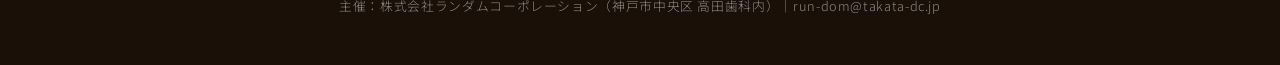
==== commit fa0fd6fa: "CREDセミナーの日曜終了時刻を16:00→16:30に変更 カリキュラムのDay 2と開催概要のDay 2、計2か所。 研鑽会ページは既に16:30のため変更なし。  Co-Authored-By:" ====
--- a/index.html
+++ b/index.html
@@ -1292,7 +1292,7 @@
       <div class="program-day stagger">
         <p class="day-label">Day 2 — Sunday</p>
         <h3 class="day-title">実習</h3>
-        <p class="day-time">9:30 – 16:00</p>
+        <p class="day-time">9:30 – 16:30</p>
         <div class="day-desc">
           部分断髄と天然前歯の審美レジン修復をハンズオンで実践。2027年からは1人1台モータライズドマイクロスコープ（OPMI ProErgo）をデンタルチェアで使用し、より臨床に近い環境で手技を習得。わずか3名の受講生に対して講師が一人ひとりの手技を確実にサポートします。<br><br>
           <small style="color:var(--gold);font-weight:500;">★ DH同伴の場合：Drの実習アシスタント＋顕微鏡治療のアシスタントワーク実践</small>
@@ -1526,7 +1526,7 @@
       </div>
       <div class="detail-item">
         <span class="detail-label">Day 2</span>
-        <span class="detail-value">日曜 9:30〜16:00（実習）</span>
+        <span class="detail-value">日曜 9:30〜16:30（実習）</span>
       </div>
     </div>
   </div>
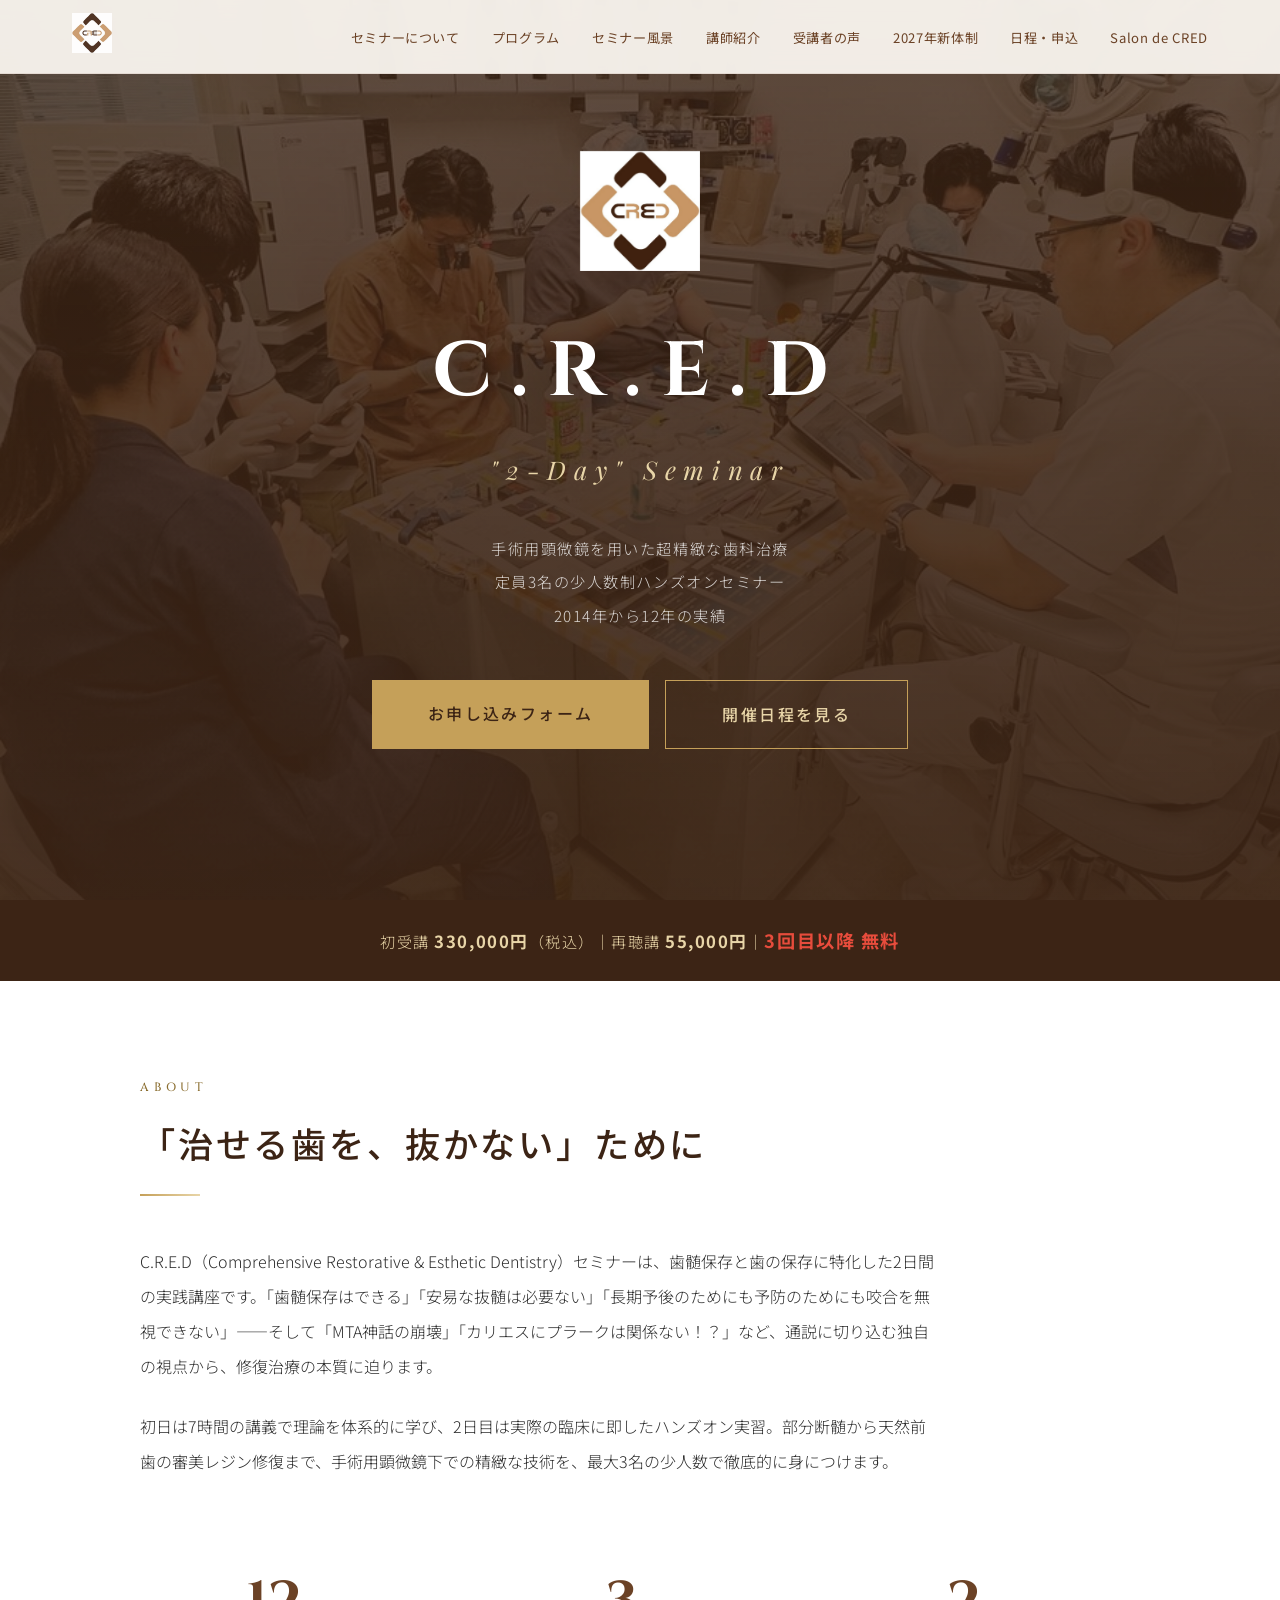
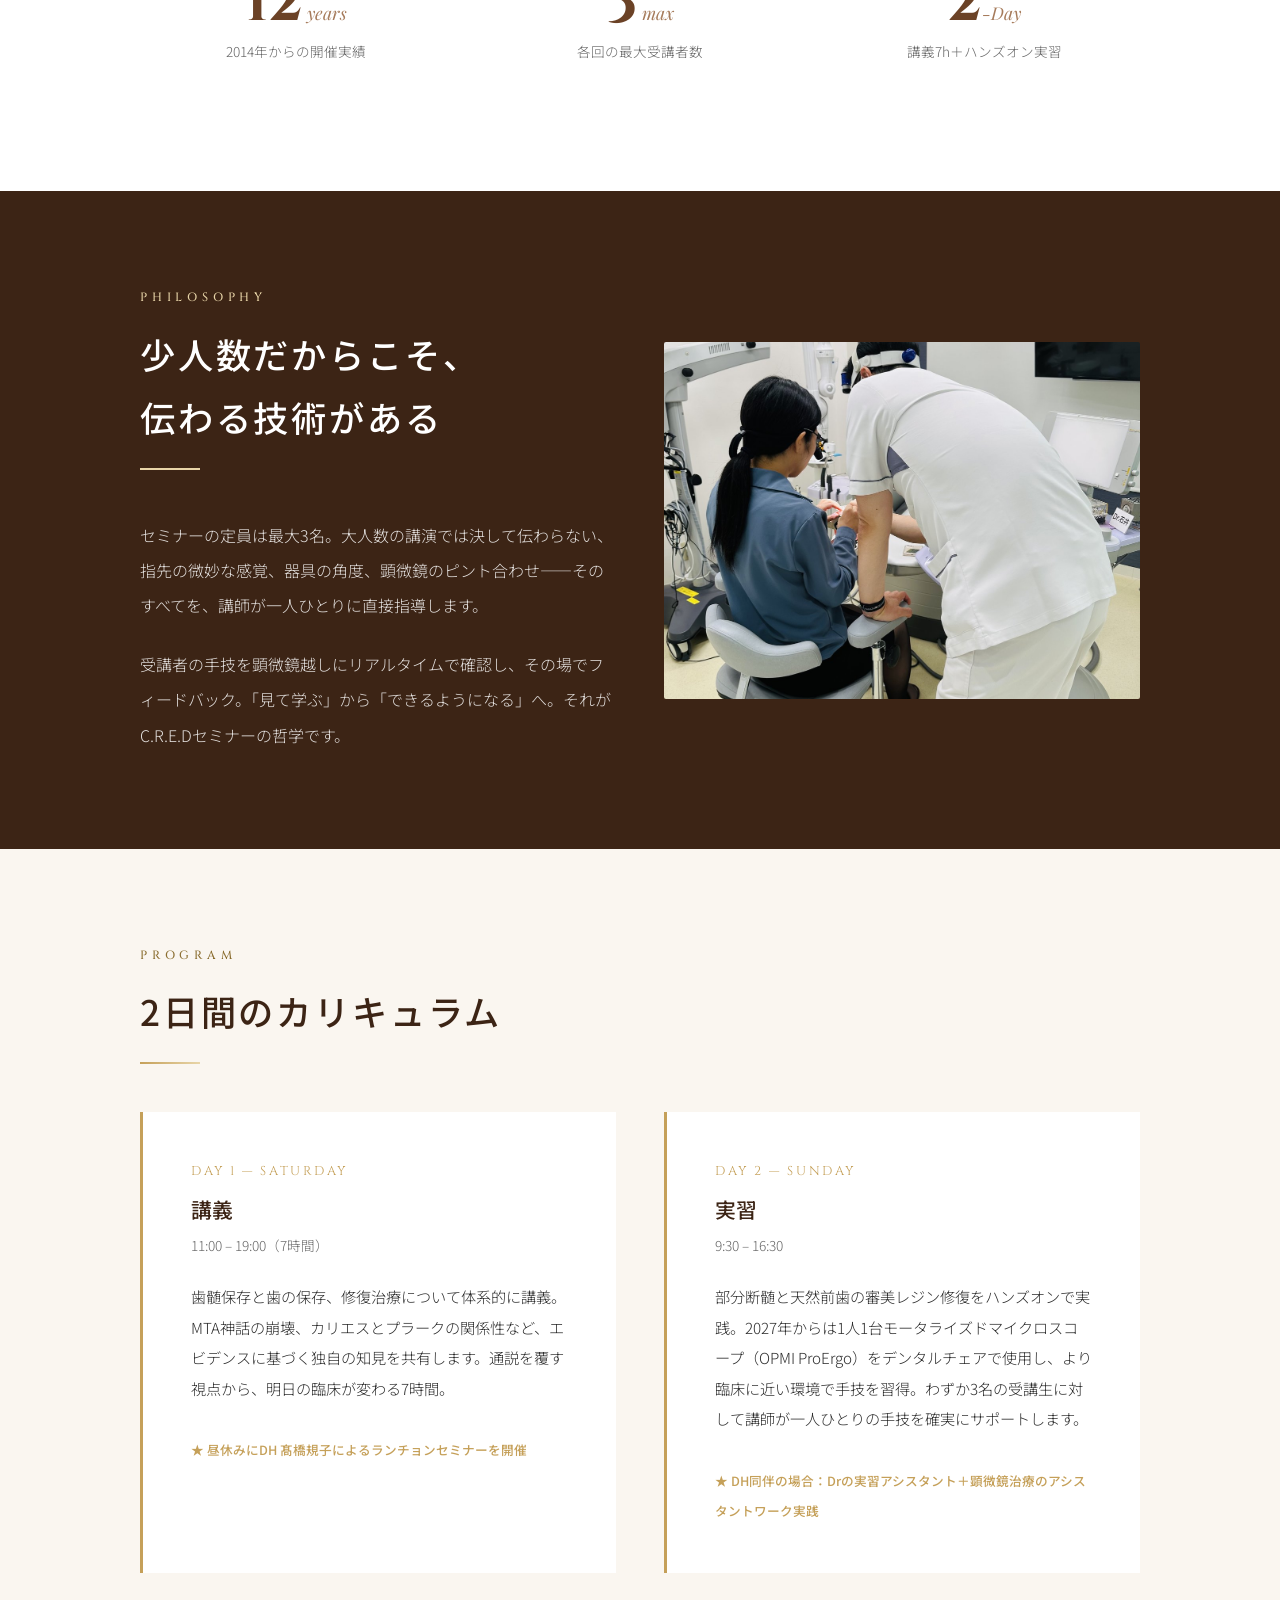
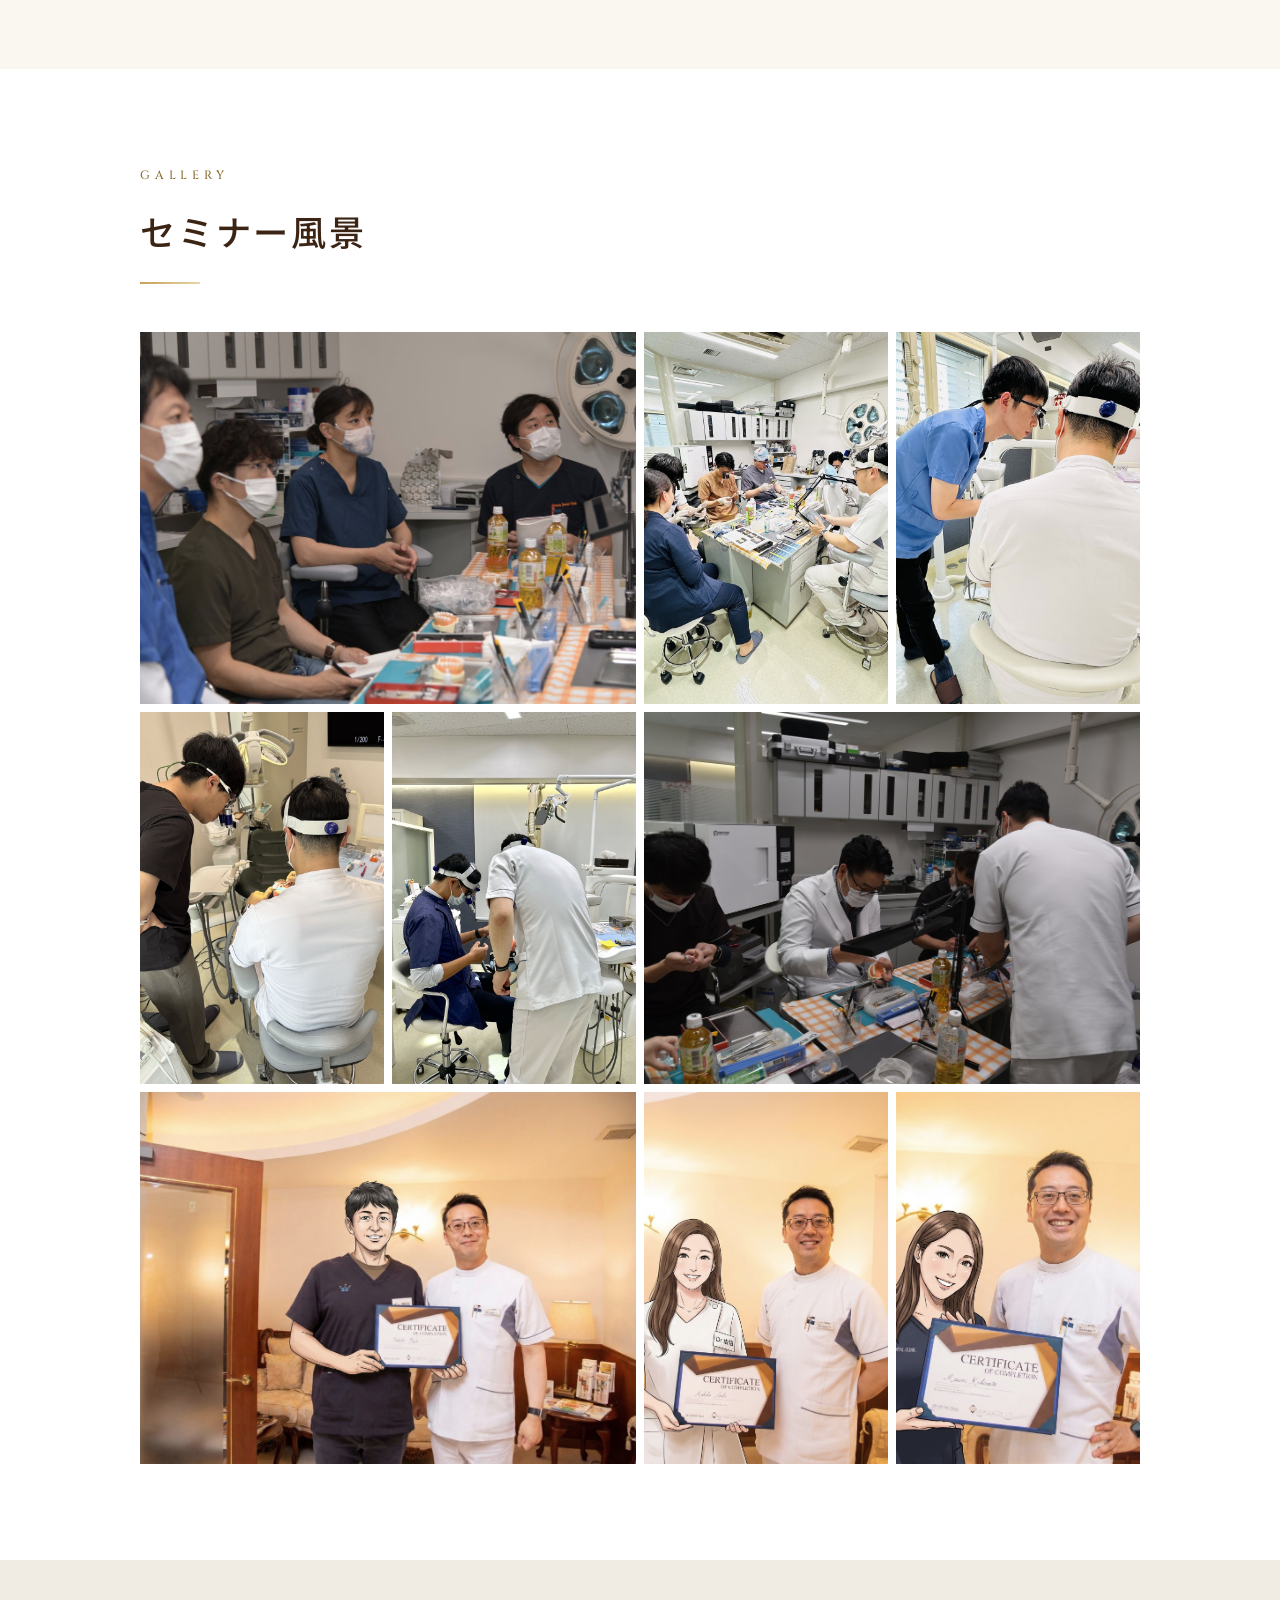
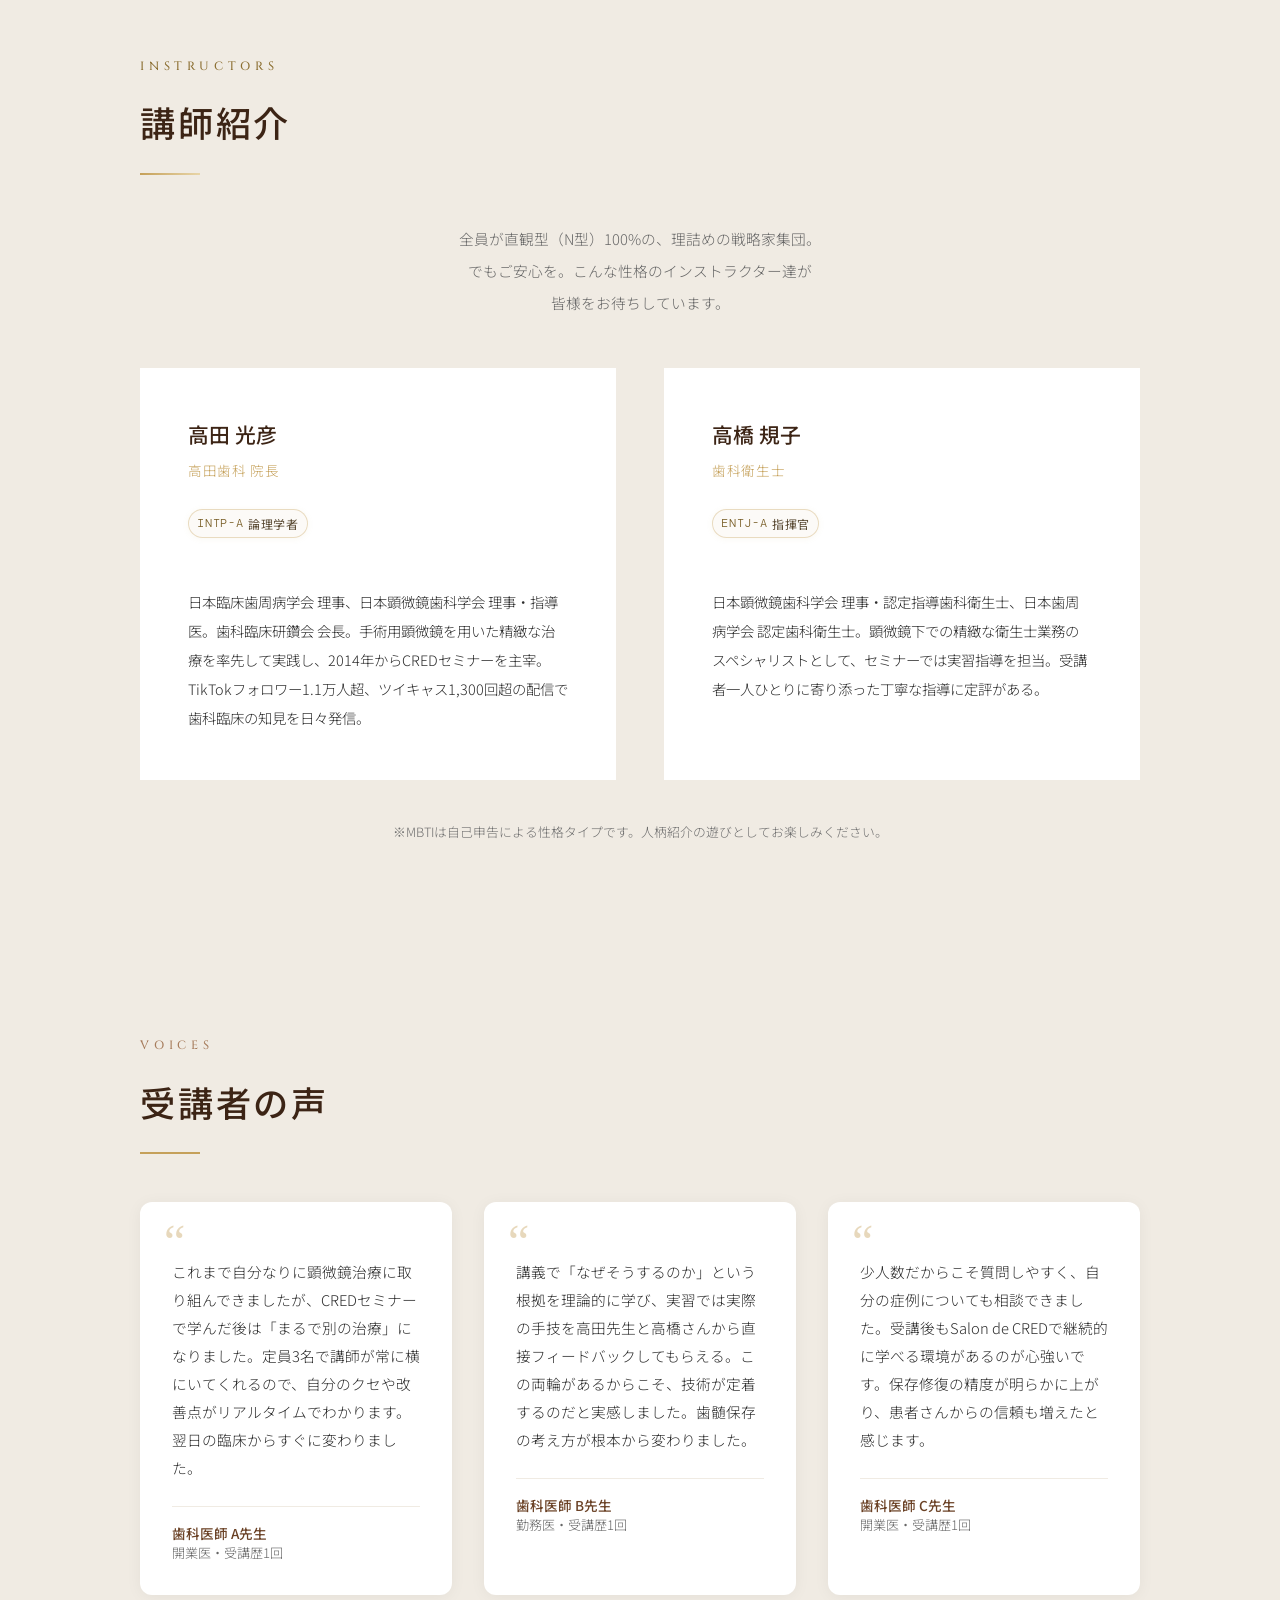
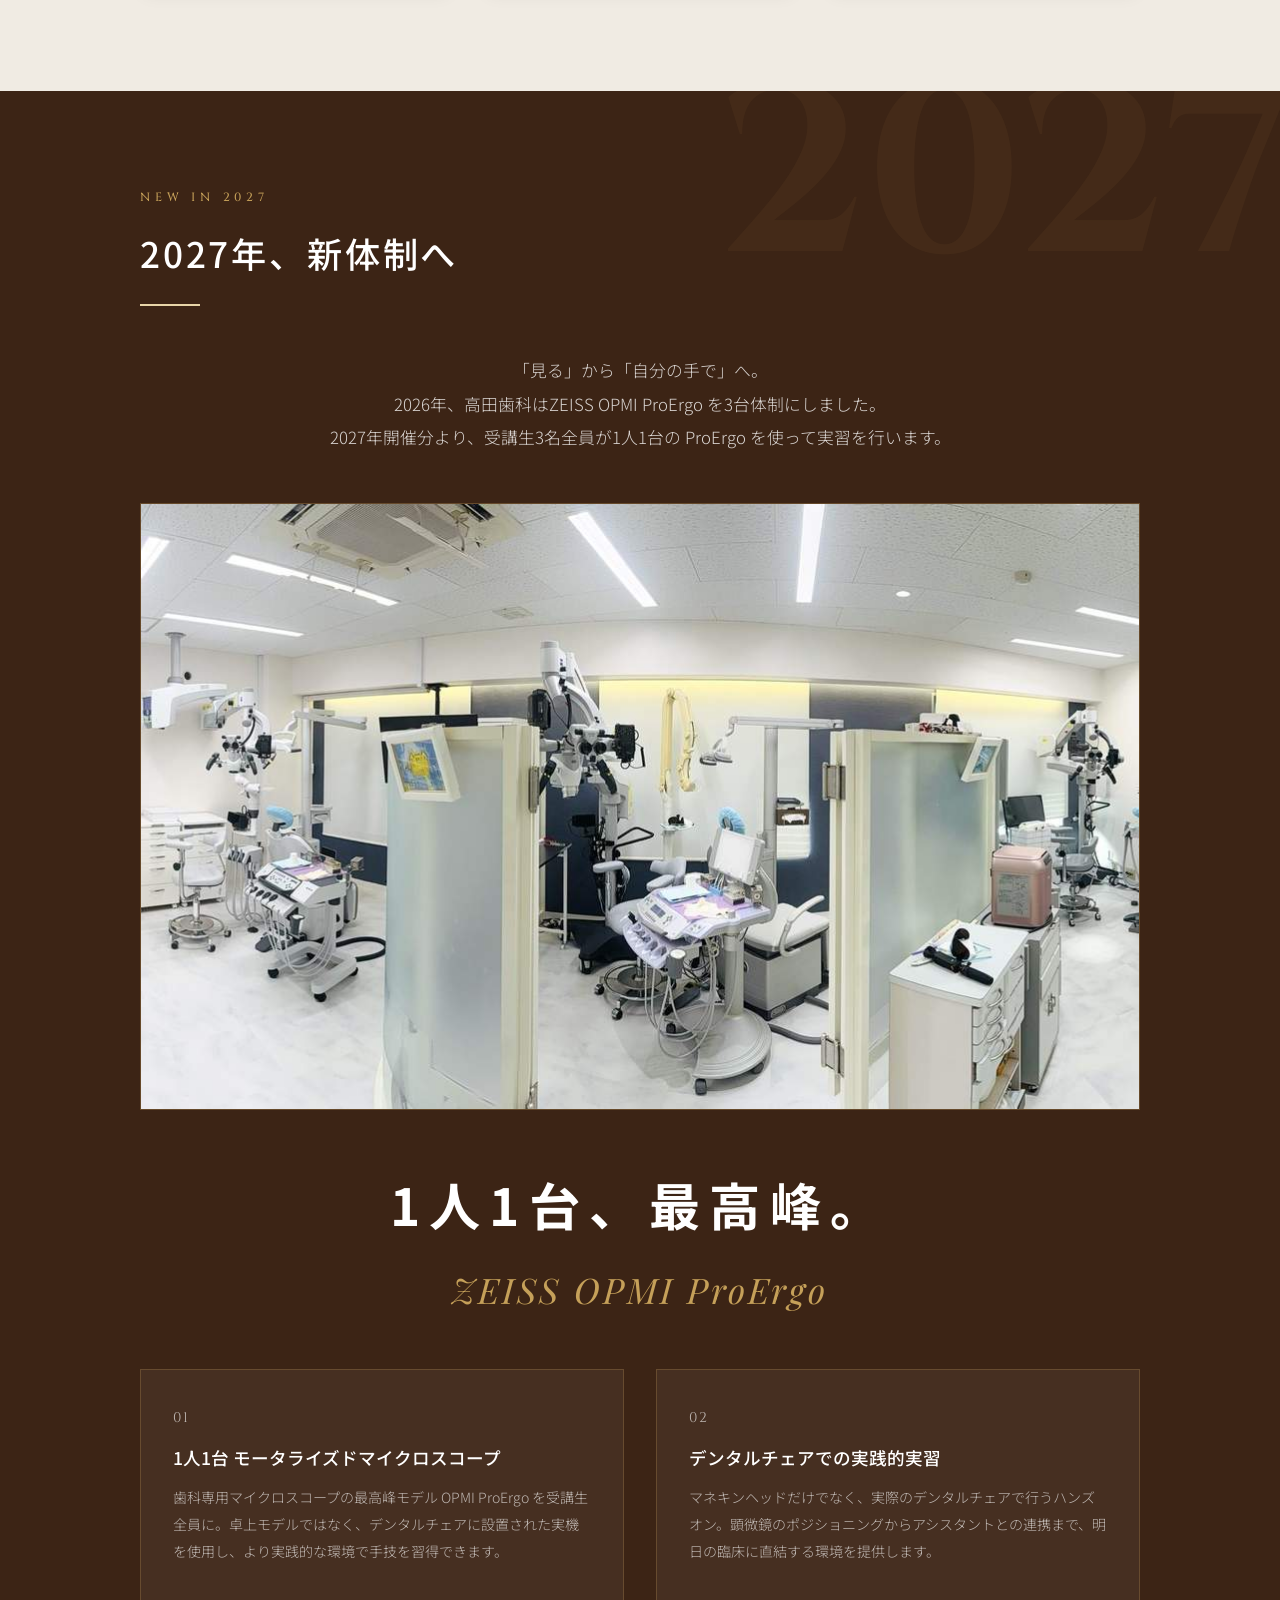
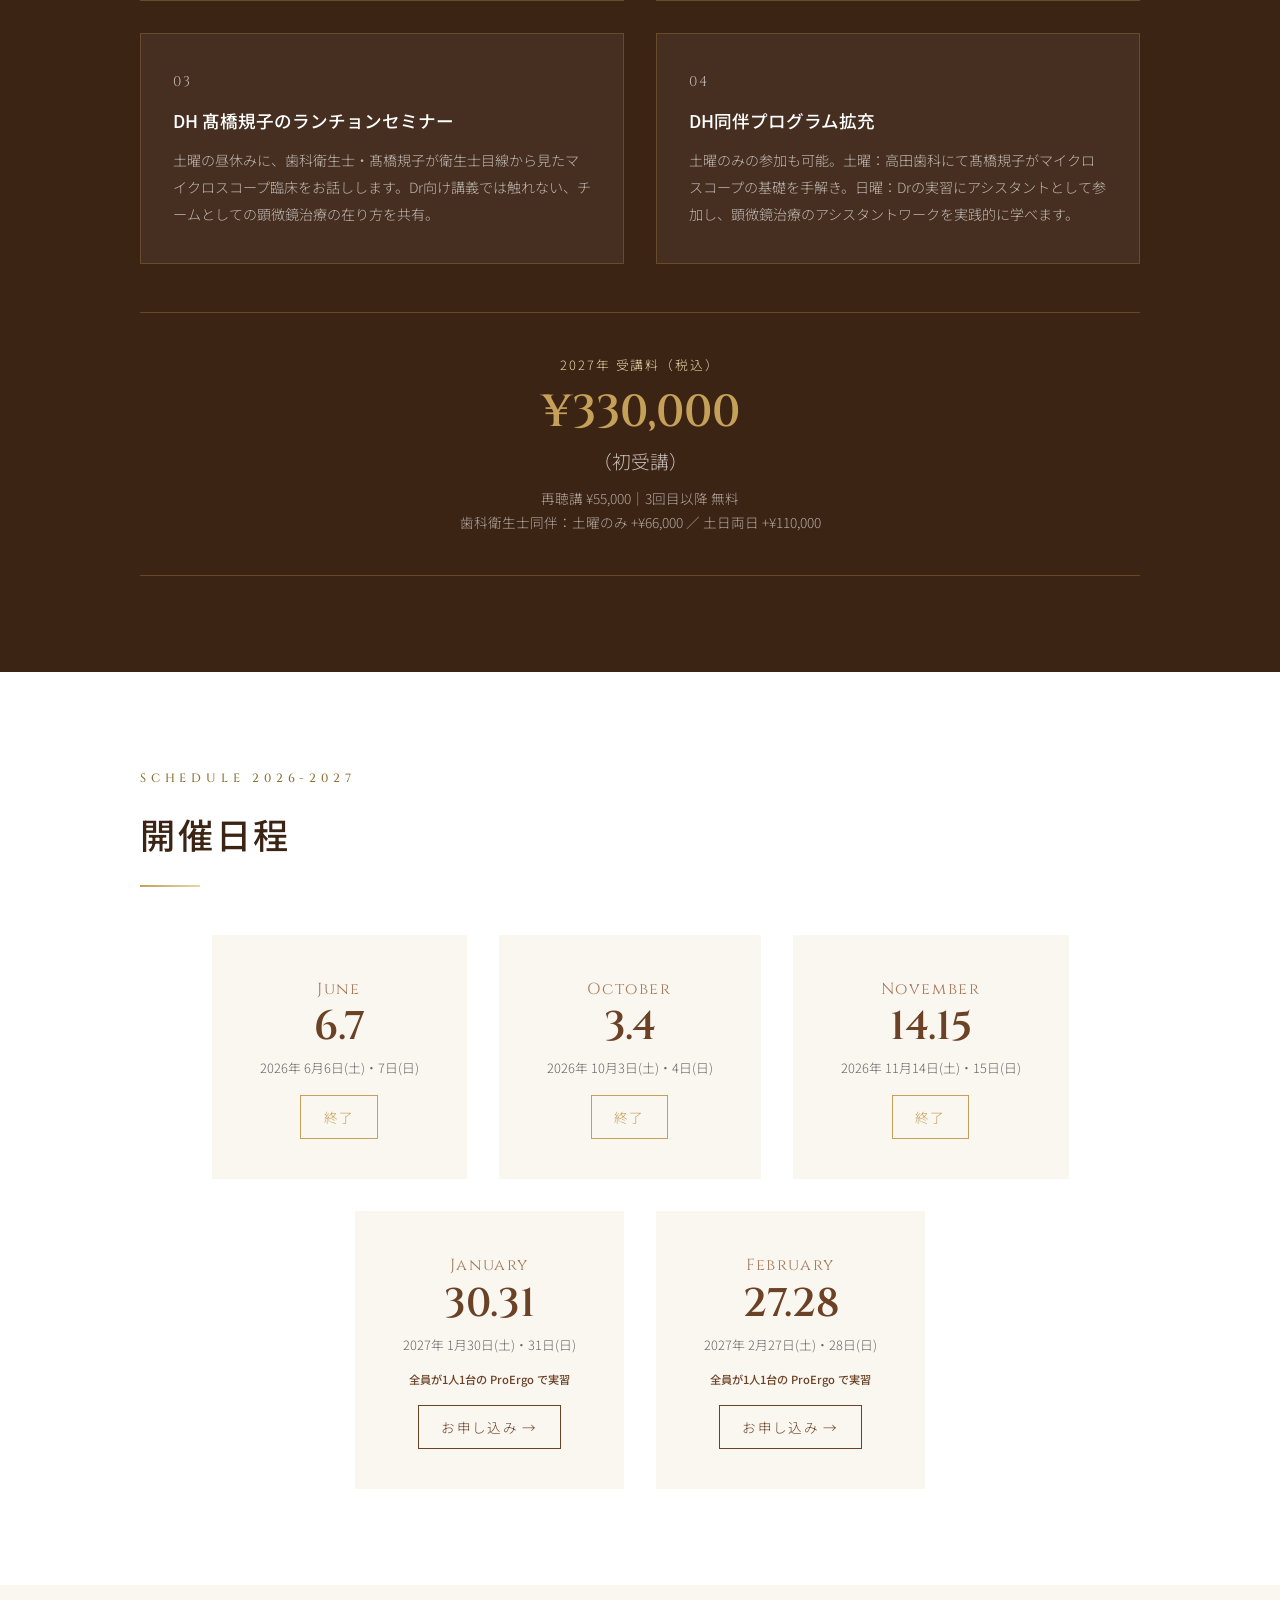
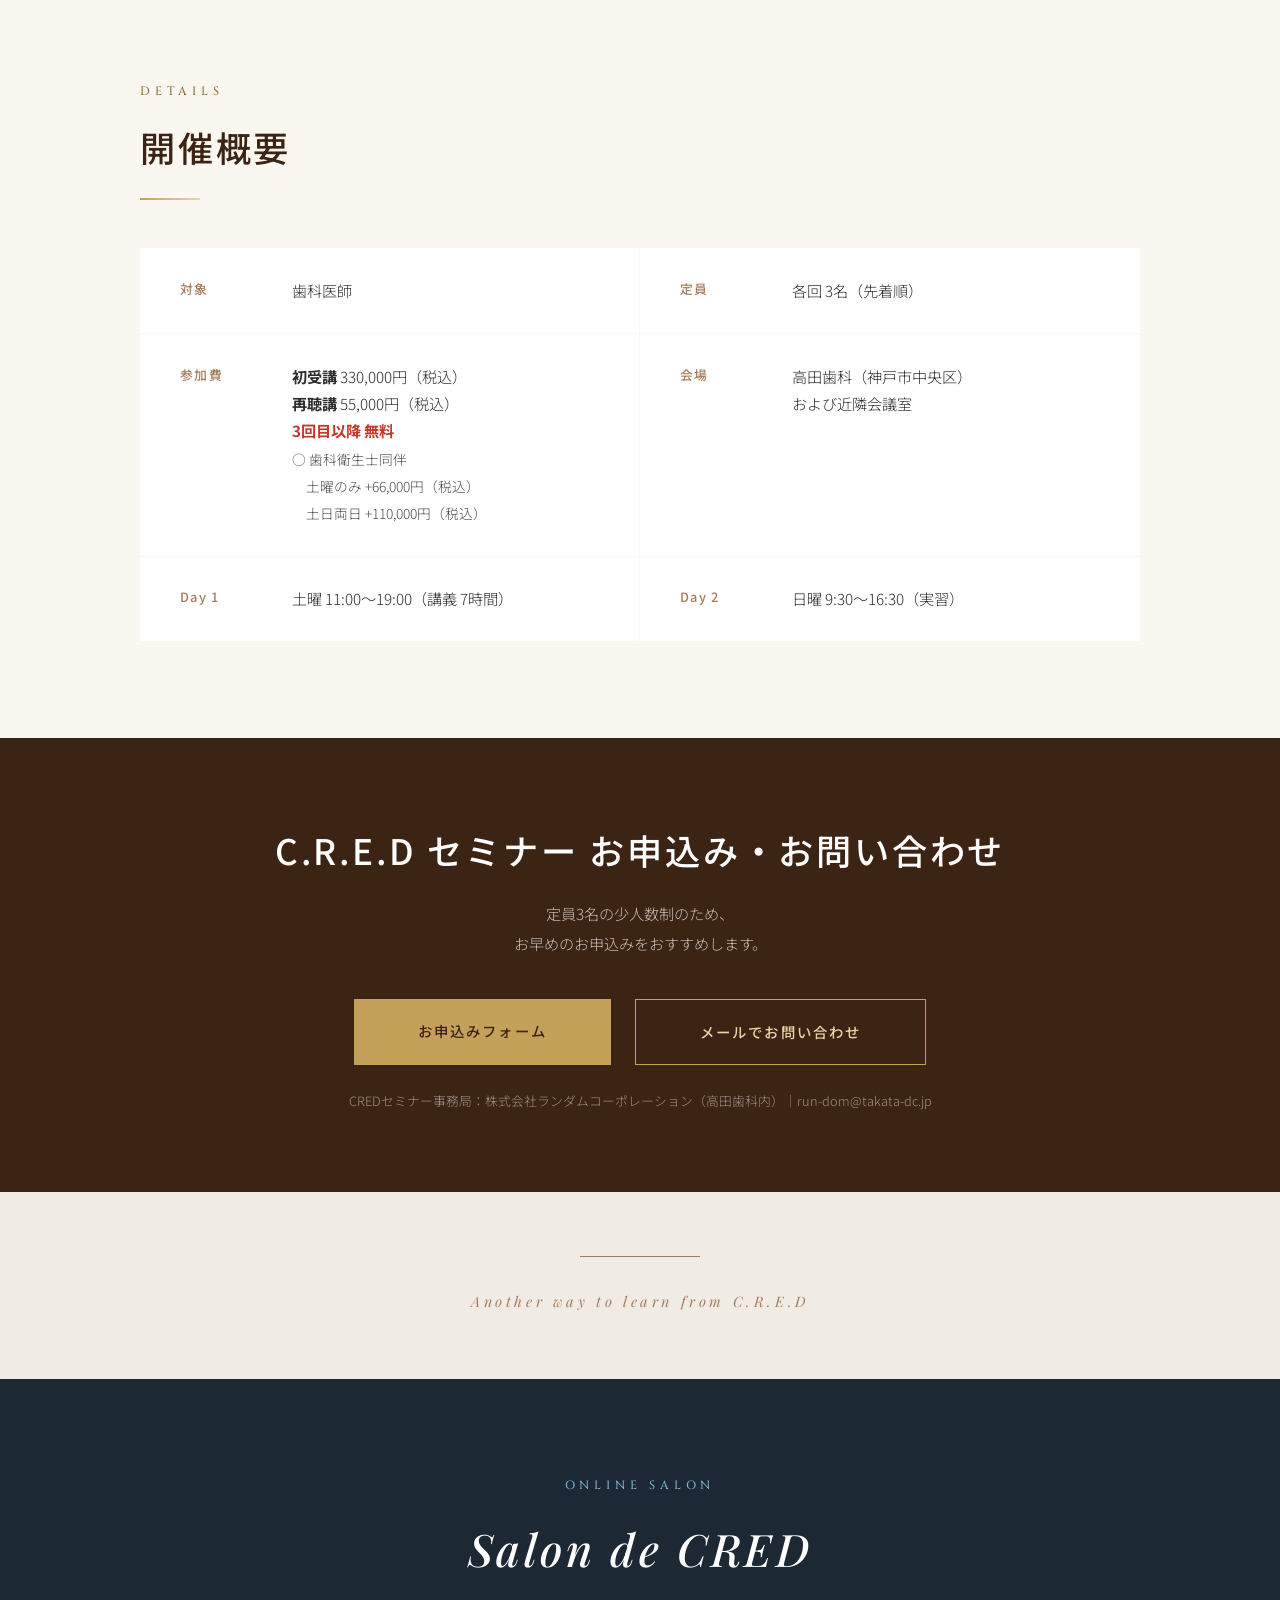
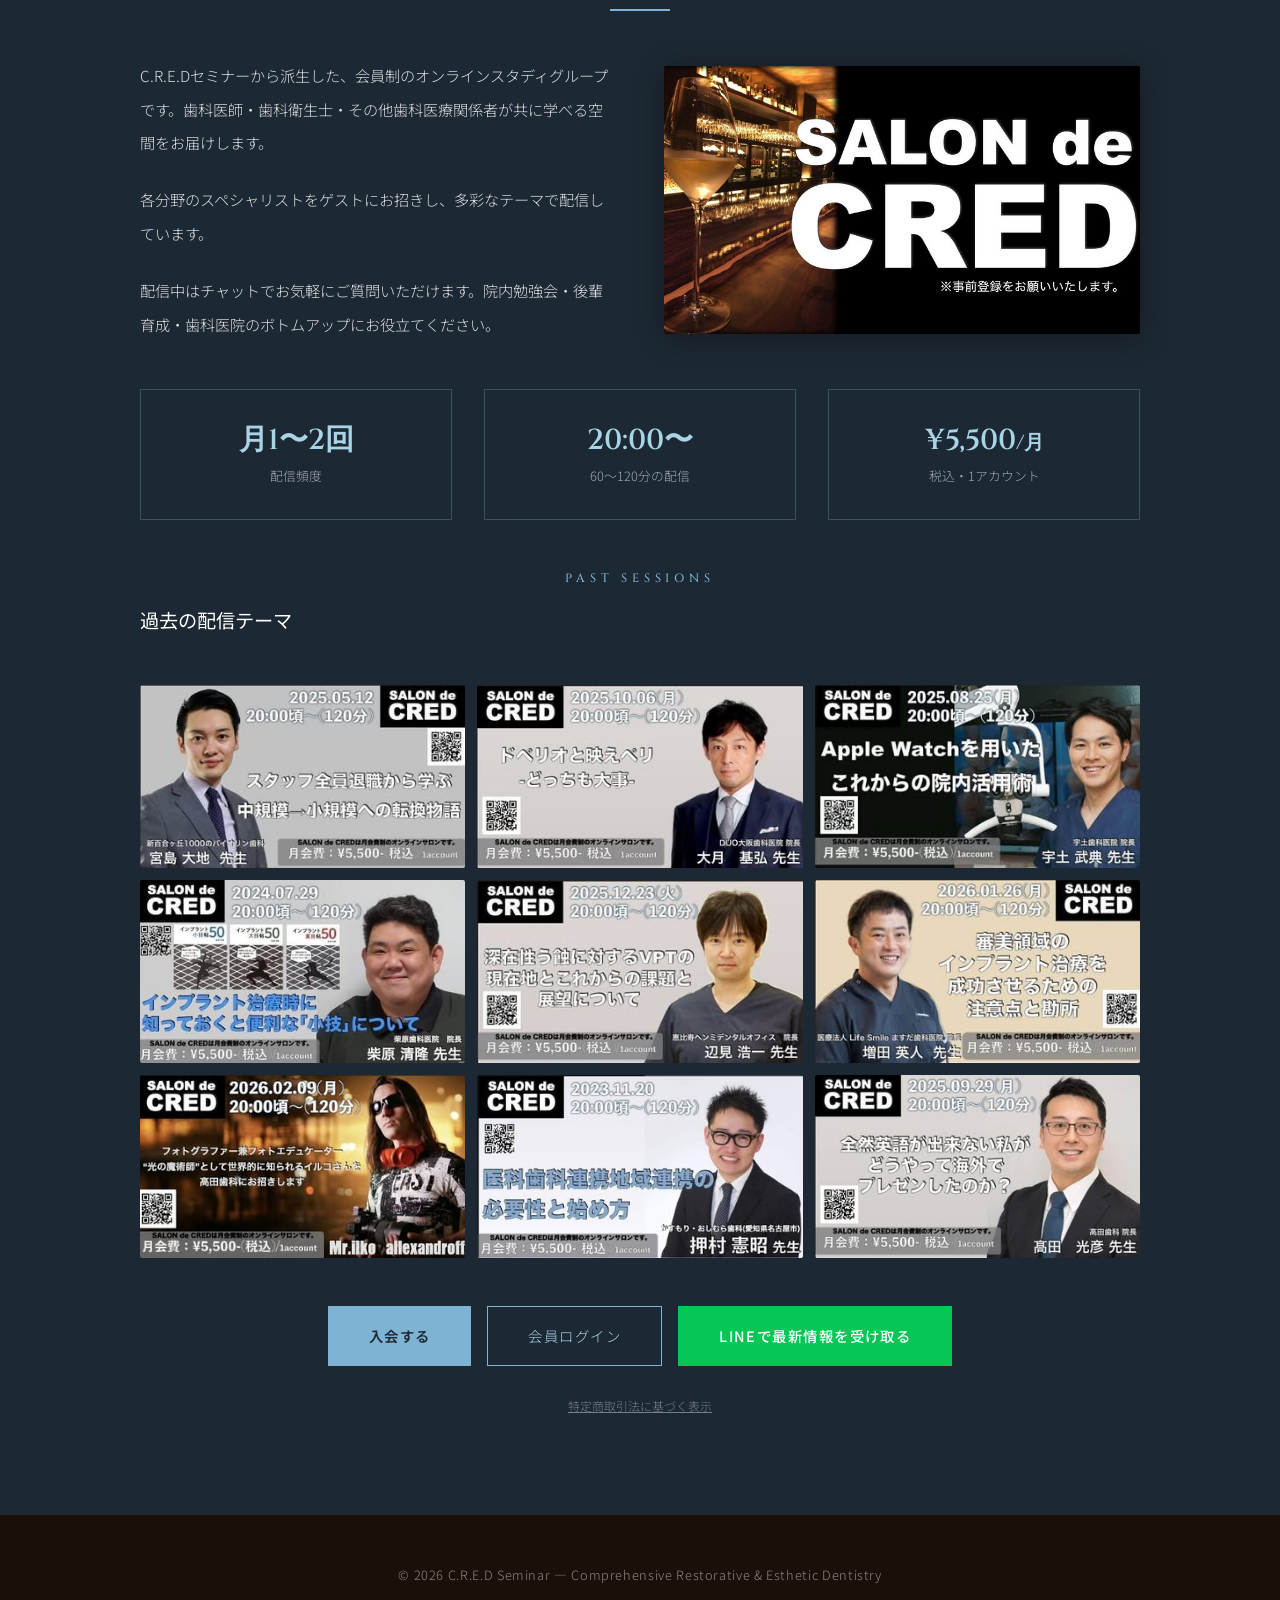
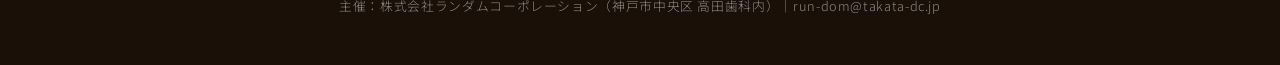
==== commit f2d71d08: "CREDサイト: ProErgo 3台体制の説明を追加、終了した10月・11月の日程を「終了」に更新 - 2027年新体制のリード文を「2026年に ZEISS OPMI ProErgo を3台体制に" ====
--- a/index.html
+++ b/index.html
@@ -4,14 +4,14 @@
 <meta charset="UTF-8">
 <meta name="viewport" content="width=device-width, initial-scale=1.0">
 <title>C.R.E.D "2-Day" セミナー（CREDセミナー／クレドセミナー）｜手術用顕微鏡を用いた超精緻な歯科治療の講義とハンズオン</title>
-<meta name="description" content="C.R.E.Dセミナー（CREDセミナー・クレドセミナー）は2014年から12年の実績を持つ、手術用顕微鏡を用いた超精緻な歯科治療の講義とハンズオンセミナーです。歯髄保存・保存修復・咬合管理を定員3名の少人数制で徹底指導。神戸・高田歯科にて開催。">
+<meta name="description" content="C.R.E.Dセミナー（CREDセミナー・クレドセミナー）は2014年から12年の実績を持つ、手術用顕微鏡を用いた超精緻な歯科治療の講義とハンズオンセミナーです。歯髄保存・保存修復・咬合管理を定員3名の少人数制で徹底指導。2027年より受講生全員が1人1台の ZEISS OPMI ProErgo で実習。神戸・高田歯科にて開催。">
 <meta name="keywords" content="C.R.E.Dセミナー,CREDセミナー,クレドセミナー,CRED,クレド,歯科セミナー,手術用顕微鏡,マイクロスコープ,歯髄保存,保存修復,ダイレクトボンディング,ハンズオンセミナー,高田光彦,高田歯科,少人数制セミナー,歯科医師向け">
 <link rel="canonical" href="https://takatadc-code.github.io/cred-kensankai/">
 <!-- OGP -->
 <meta property="og:title" content="C.R.E.D 2-Day セミナー｜超精緻な歯科治療の実践講座">
 <meta property="og:description" content="手術用顕微鏡を用いた超精緻な歯科治療の講義とハンズオン。定員3名の少人数制で歯髄保存・保存修復を徹底指導。2014年から12年の実績。">
 <meta property="og:type" content="website">
-<meta property="og:url" content="https://takatadc-code.githu.io/cred-kensankai/">
+<meta property="og:url" content="https://takatadc-code.github.io/cred-kensankai/">
 <meta property="og:image" content="https://takatadc-code.github.io/cred-kensankai/images/group-overview.jpg">
 <meta property="og:site_name" content="C.R.E.D セミナー">
 <meta property="og:locale" content="ja_JP">
@@ -26,10 +26,10 @@
   {
     "@context": "https://schema.org",
     "@type": "EducationEvent",
-    "name": "C.R.E.D 2-Day セミナー 2026年11月",
-    "description": "手術用顕微鏡を用いた超精緻な歯科治療の講義とハンズオンセミナー。歯髄保存・保存修復・咬合管理を定員3名の少人数制で徹底指導。",
-    "startDate": "2026-11-14",
-    "endDate": "2026-11-15",
+    "name": "C.R.E.D 2-Day セミナー 2027年1月",
+    "description": "手術用顕微鏡を用いた超精緻な歯科治療の講義とハンズオンセミナー。歯髄保存・保存修復・咬合管理を定員3名の少人数制で徹底指導。2027年開催分より、受講生3名全員が1人1台の ZEISS OPMI ProErgo で実習。",
+    "startDate": "2027-01-30",
+    "endDate": "2027-01-31",
     "url": "https://takatadc-code.github.io/cred-kensankai/",
     "image": "https://takatadc-code.github.io/cred-kensankai/images/group-overview.jpg",
     "organizer": {
@@ -65,23 +65,6 @@
   {
     "@context": "https://schema.org",
     "@type": "EducationEvent",
-    "name": "C.R.E.D 2-Day セミナー 2027年1月",
-    "startDate": "2027-01-30",
-    "endDate": "2027-01-31",
-    "url": "https://takatadc-code.github.io/cred-kensankai/",
-    "image": "https://takatadc-code.github.io/cred-kensankai/images/group-overview.jpg",
-    "organizer": { "@type": "Organization", "name": "株式会社ランダムコーポレーション" },
-    "location": {
-      "@type": "Place",
-      "name": "高田歯科",
-      "address": { "@type": "PostalAddress", "addressLocality": "神戸市中央区", "addressRegion": "兵庫県", "addressCountry": "JP" }
-    },
-    "eventAttendanceMode": "https://schema.org/OfflineEventAttendanceMode",
-    "offers": { "@type": "Offer", "price": "330000", "priceCurrency": "JPY", "availability": "https://schema.org/InStock" }
-  },
-  {
-    "@context": "https://schema.org",
-    "@type": "EducationEvent",
     "name": "C.R.E.D 2-Day セミナー 2027年2月",
     "startDate": "2027-02-27",
     "endDate": "2027-02-28",
@@ -1409,7 +1392,8 @@
     <div class="section-line"></div>
     <p class="new-2027-lead">
       「見る」から「自分の手で」へ。<br>
-      2027年開催分より、全受講生が自分専用のマイクロスコープで実習を行う体制に移行します。
+      <span class="nw">2026年、高田歯科は</span><span class="nw">ZEISS OPMI ProErgo を</span><span class="nw">3台体制にしました。</span><br>
+      <span class="nw">2027年開催分より、</span><span class="nw">受講生3名全員が</span><span class="nw">1人1台の ProErgo を使って</span><span class="nw">実習を行います。</span>
     </p>
     <img src="images/microscope-room.jpg" alt="OPMI ProErgo マイクロスコープ3台がデンタルチェアに設置された実習室" class="new-2027-photo fade-in" loading="lazy" width="1400" height="607">
     <div class="new-2027-catchcopy fade-in">
@@ -1462,30 +1446,30 @@
         <p class="schedule-year">2026年 6月6日(土)・7日(日)</p>
         <span class="schedule-status">終了</span>
       </div>
-      <div class="schedule-item newcomer-full stagger">
+      <div class="schedule-item sold-out stagger">
         <p class="schedule-month">October</p>
         <p class="schedule-date">3.4</p>
         <p class="schedule-year">2026年 10月3日(土)・4日(日)</p>
-        <span class="schedule-note" style="margin-top:0.8rem;color:#c0392b;font-weight:500;">初受講は満席</span>
-        <a href="https://docs.google.com/forms/d/e/1FAIpQLSd0A5N2_yn_jDSCJi1hWiOkqQTh7L0yV78x60HpB_ElyTDUnw/viewform?usp=header" target="_blank" rel="noopener" class="schedule-status newcomer-full">再聴講を申し込む</a>
-      </div>
-      <div class="schedule-item newcomer-full stagger">
+        <span class="schedule-status">終了</span>
+      </div>
+      <div class="schedule-item sold-out stagger">
         <p class="schedule-month">November</p>
         <p class="schedule-date">14.15</p>
         <p class="schedule-year">2026年 11月14日(土)・15日(日)</p>
-        <span class="schedule-note" style="margin-top:0.8rem;color:#c0392b;font-weight:500;">初受講は満席</span>
-        <a href="https://docs.google.com/forms/d/e/1FAIpQLSd0A5N2_yn_jDSCJi1hWiOkqQTh7L0yV78x60HpB_ElyTDUnw/viewform?usp=header" target="_blank" rel="noopener" class="schedule-status newcomer-full">再聴講を申し込む</a>
+        <span class="schedule-status">終了</span>
       </div>
       <div class="schedule-item stagger">
         <p class="schedule-month">January</p>
         <p class="schedule-date">30.31</p>
         <p class="schedule-year">2027年 1月30日(土)・31日(日)</p>
+        <span class="schedule-note" style="margin-top:0.8rem;color:var(--brown);font-weight:500;">全員が1人1台の ProErgo で実習</span>
         <a href="https://docs.google.com/forms/d/e/1FAIpQLSd0A5N2_yn_jDSCJi1hWiOkqQTh7L0yV78x60HpB_ElyTDUnw/viewform?usp=header" target="_blank" rel="noopener" class="schedule-status open">お申し込み →</a>
       </div>
       <div class="schedule-item stagger">
         <p class="schedule-month">February</p>
         <p class="schedule-date">27.28</p>
         <p class="schedule-year">2027年 2月27日(土)・28日(日)</p>
+        <span class="schedule-note" style="margin-top:0.8rem;color:var(--brown);font-weight:500;">全員が1人1台の ProErgo で実習</span>
         <a href="https://docs.google.com/forms/d/e/1FAIpQLSd0A5N2_yn_jDSCJi1hWiOkqQTh7L0yV78x60HpB_ElyTDUnw/viewform?usp=header" target="_blank" rel="noopener" class="schedule-status open">お申し込み →</a>
       </div>
     </div>
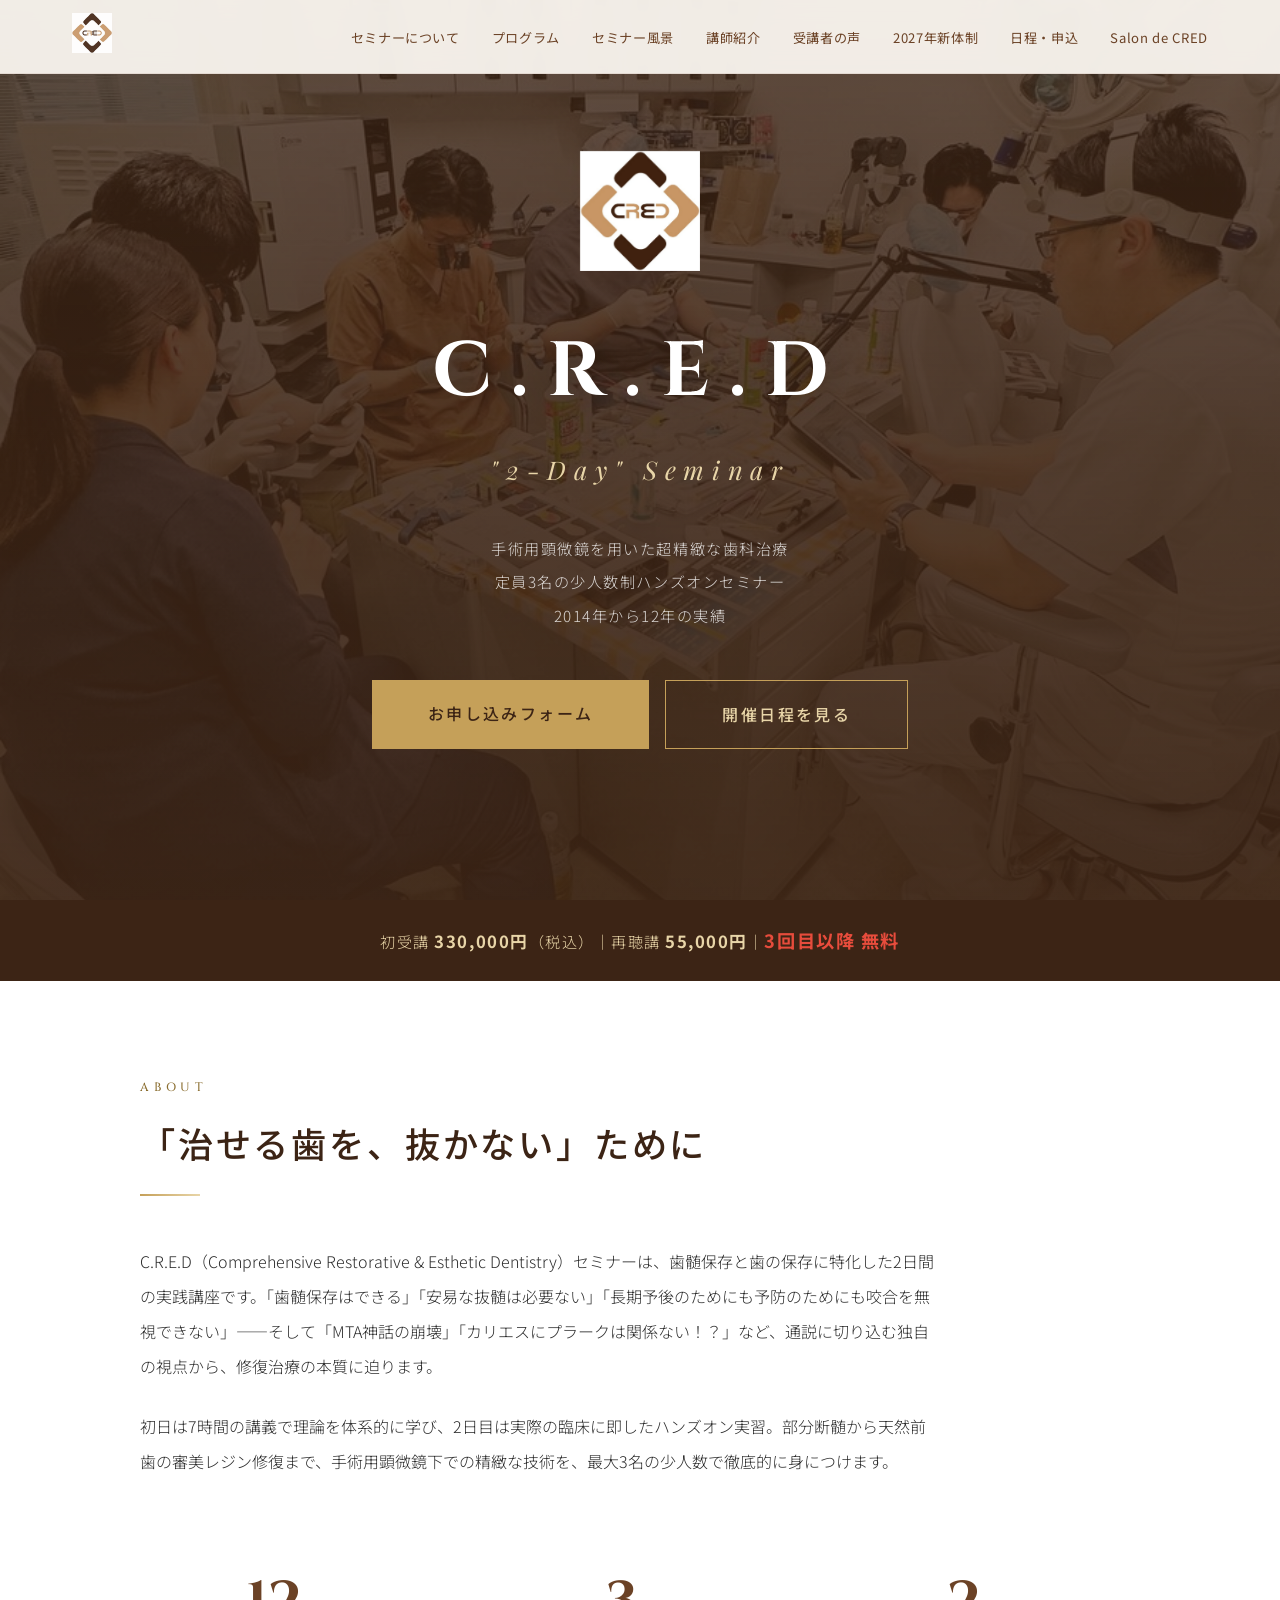
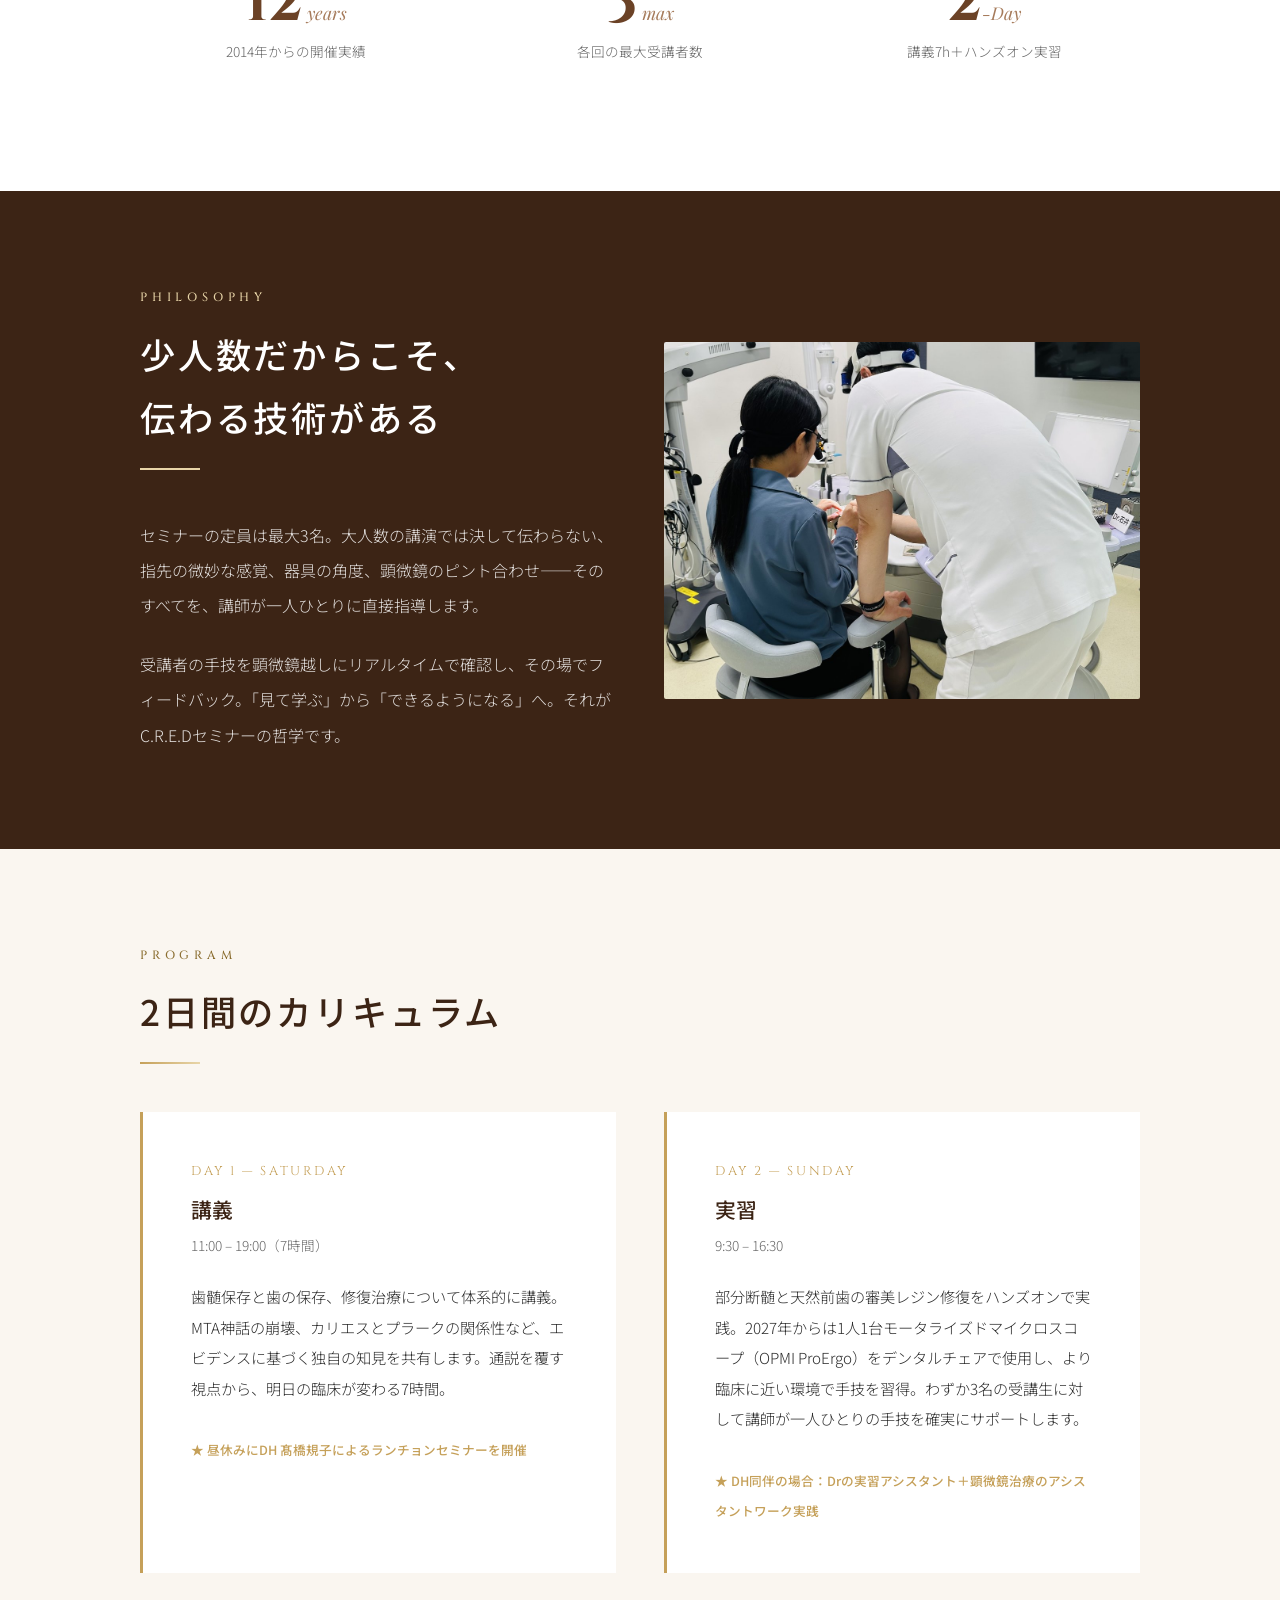
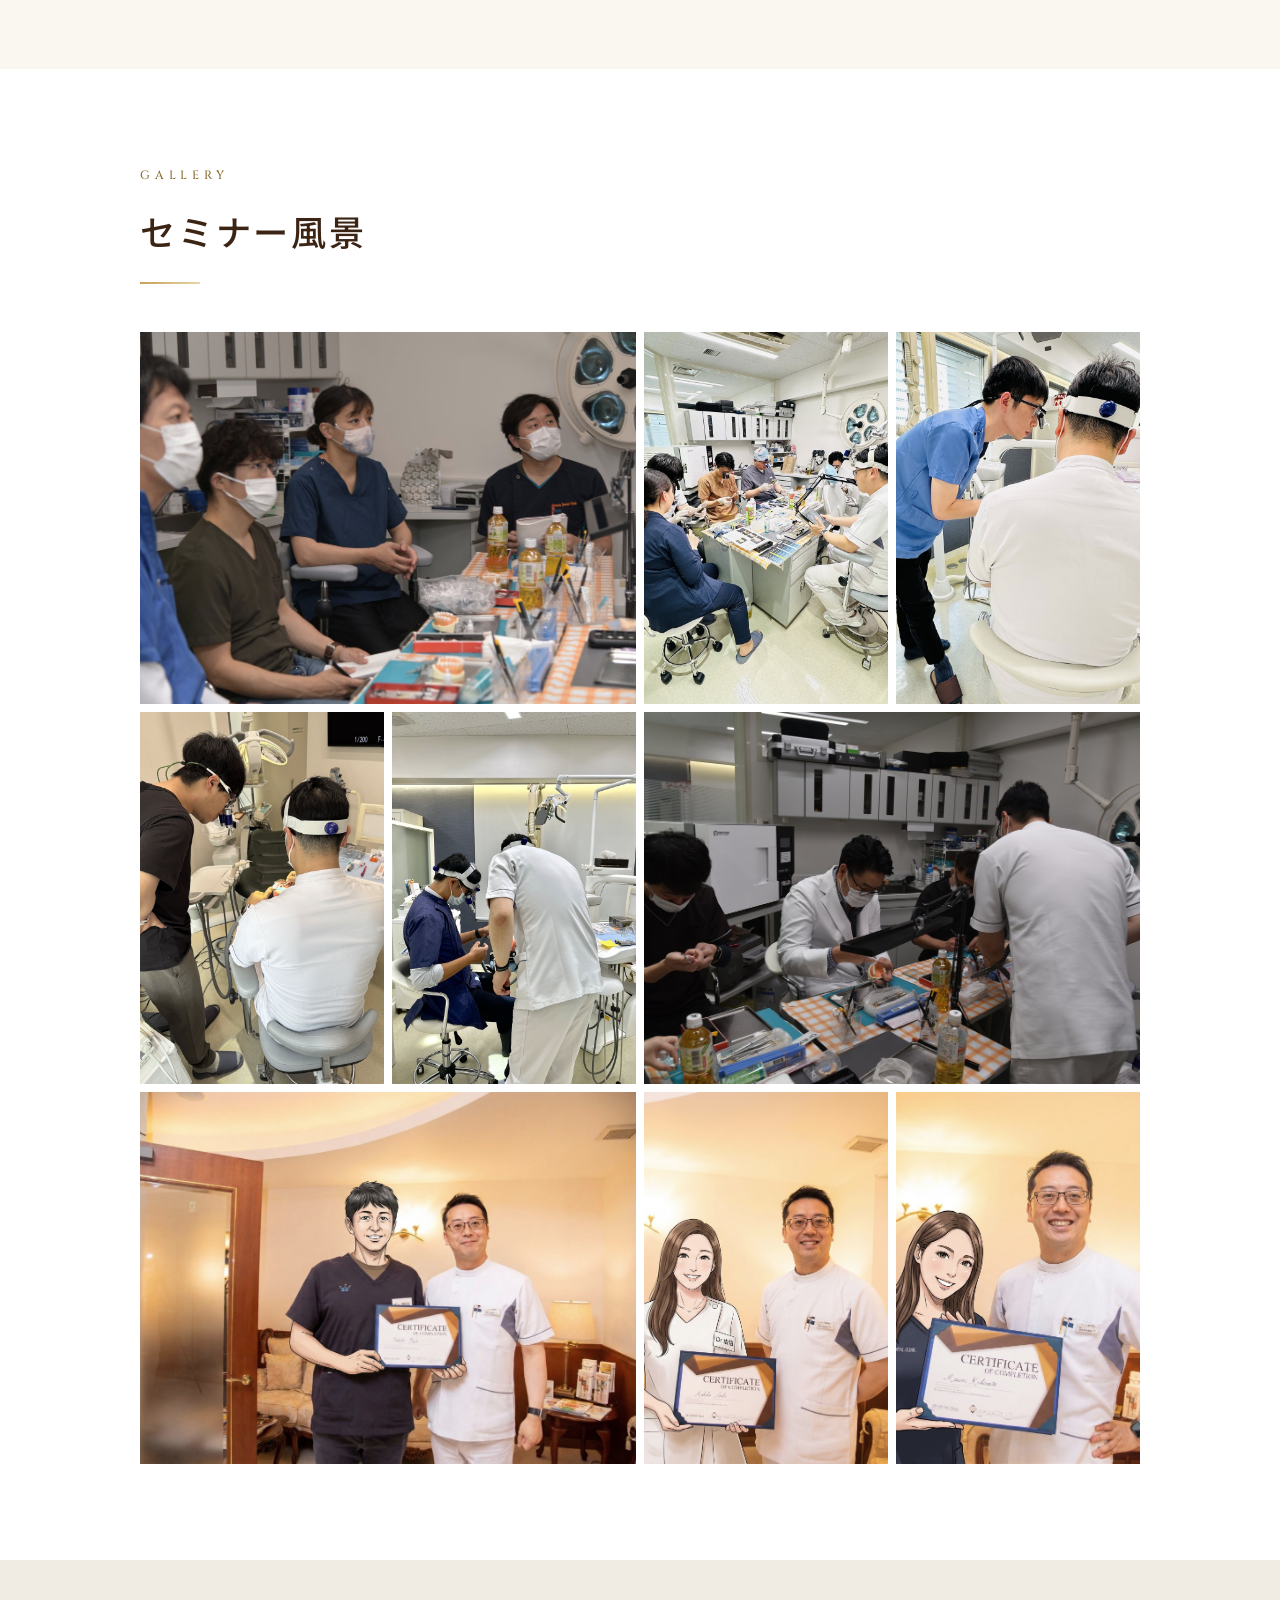
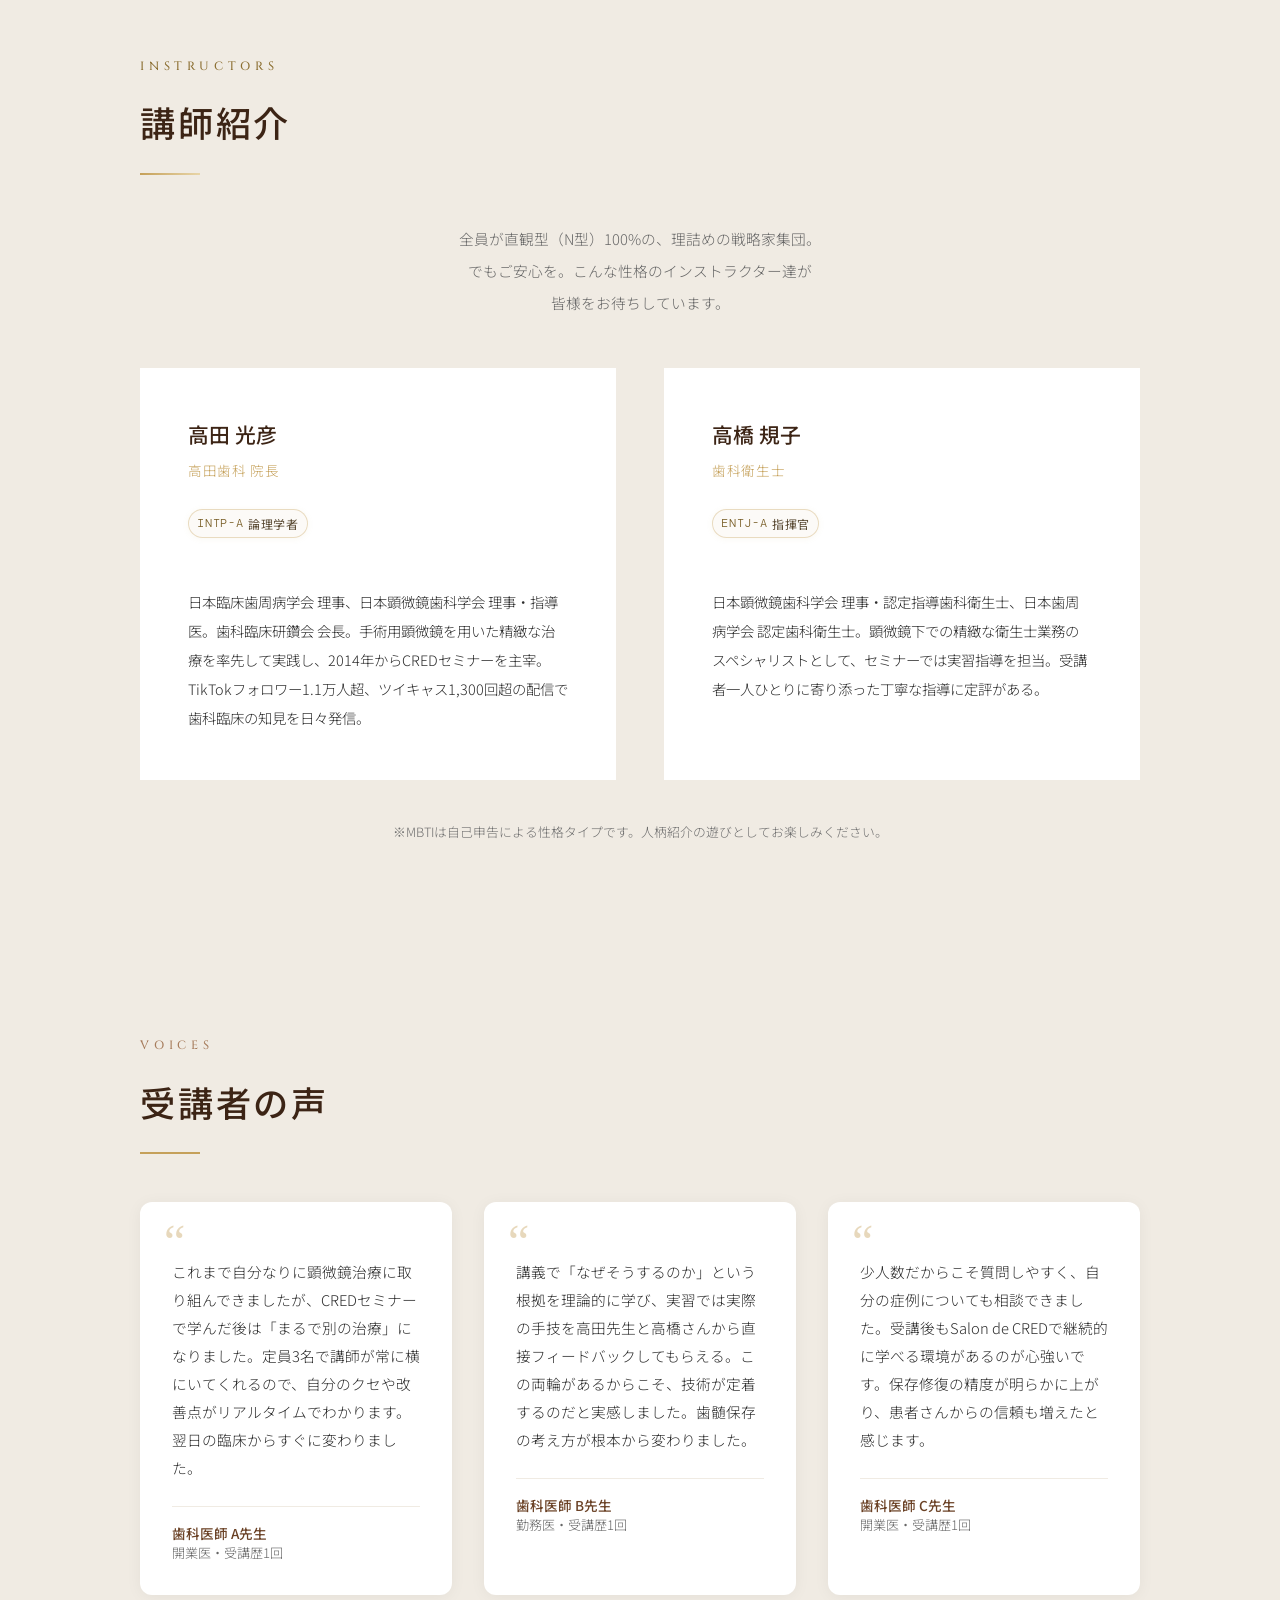
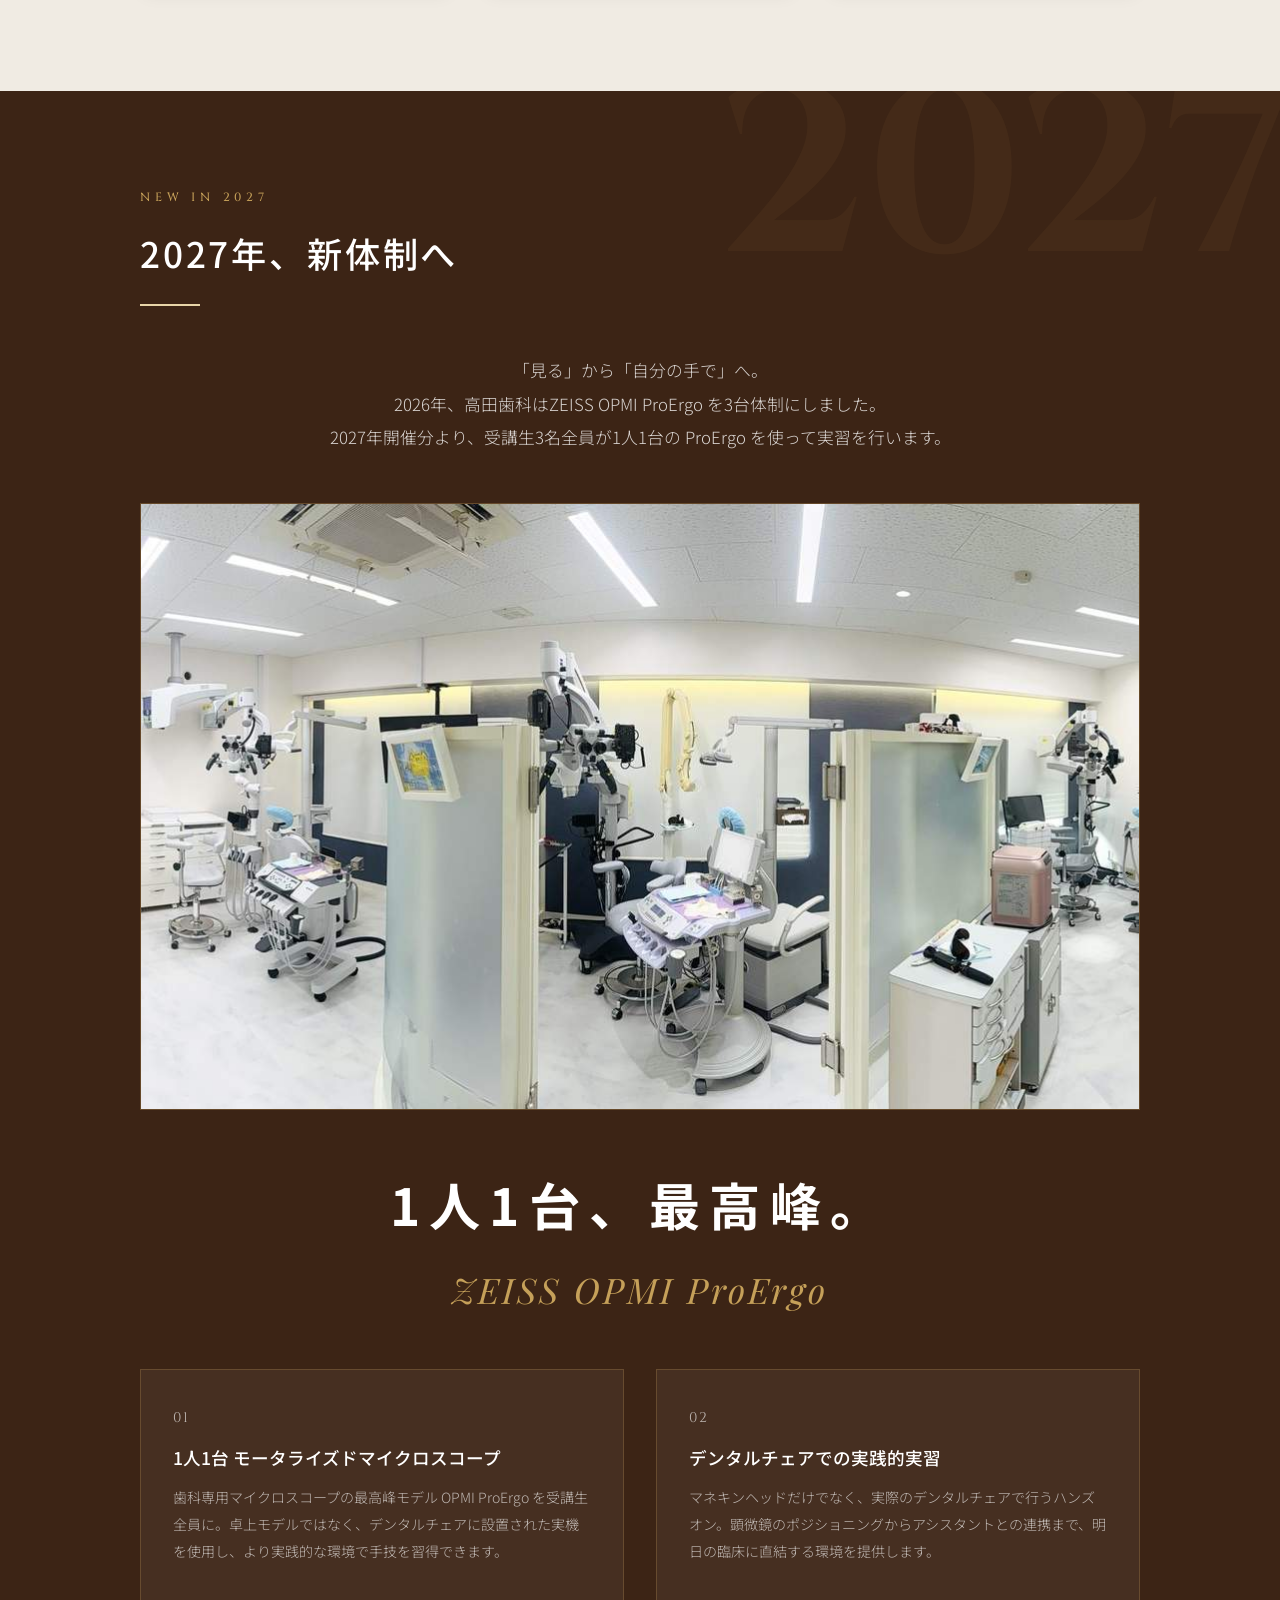
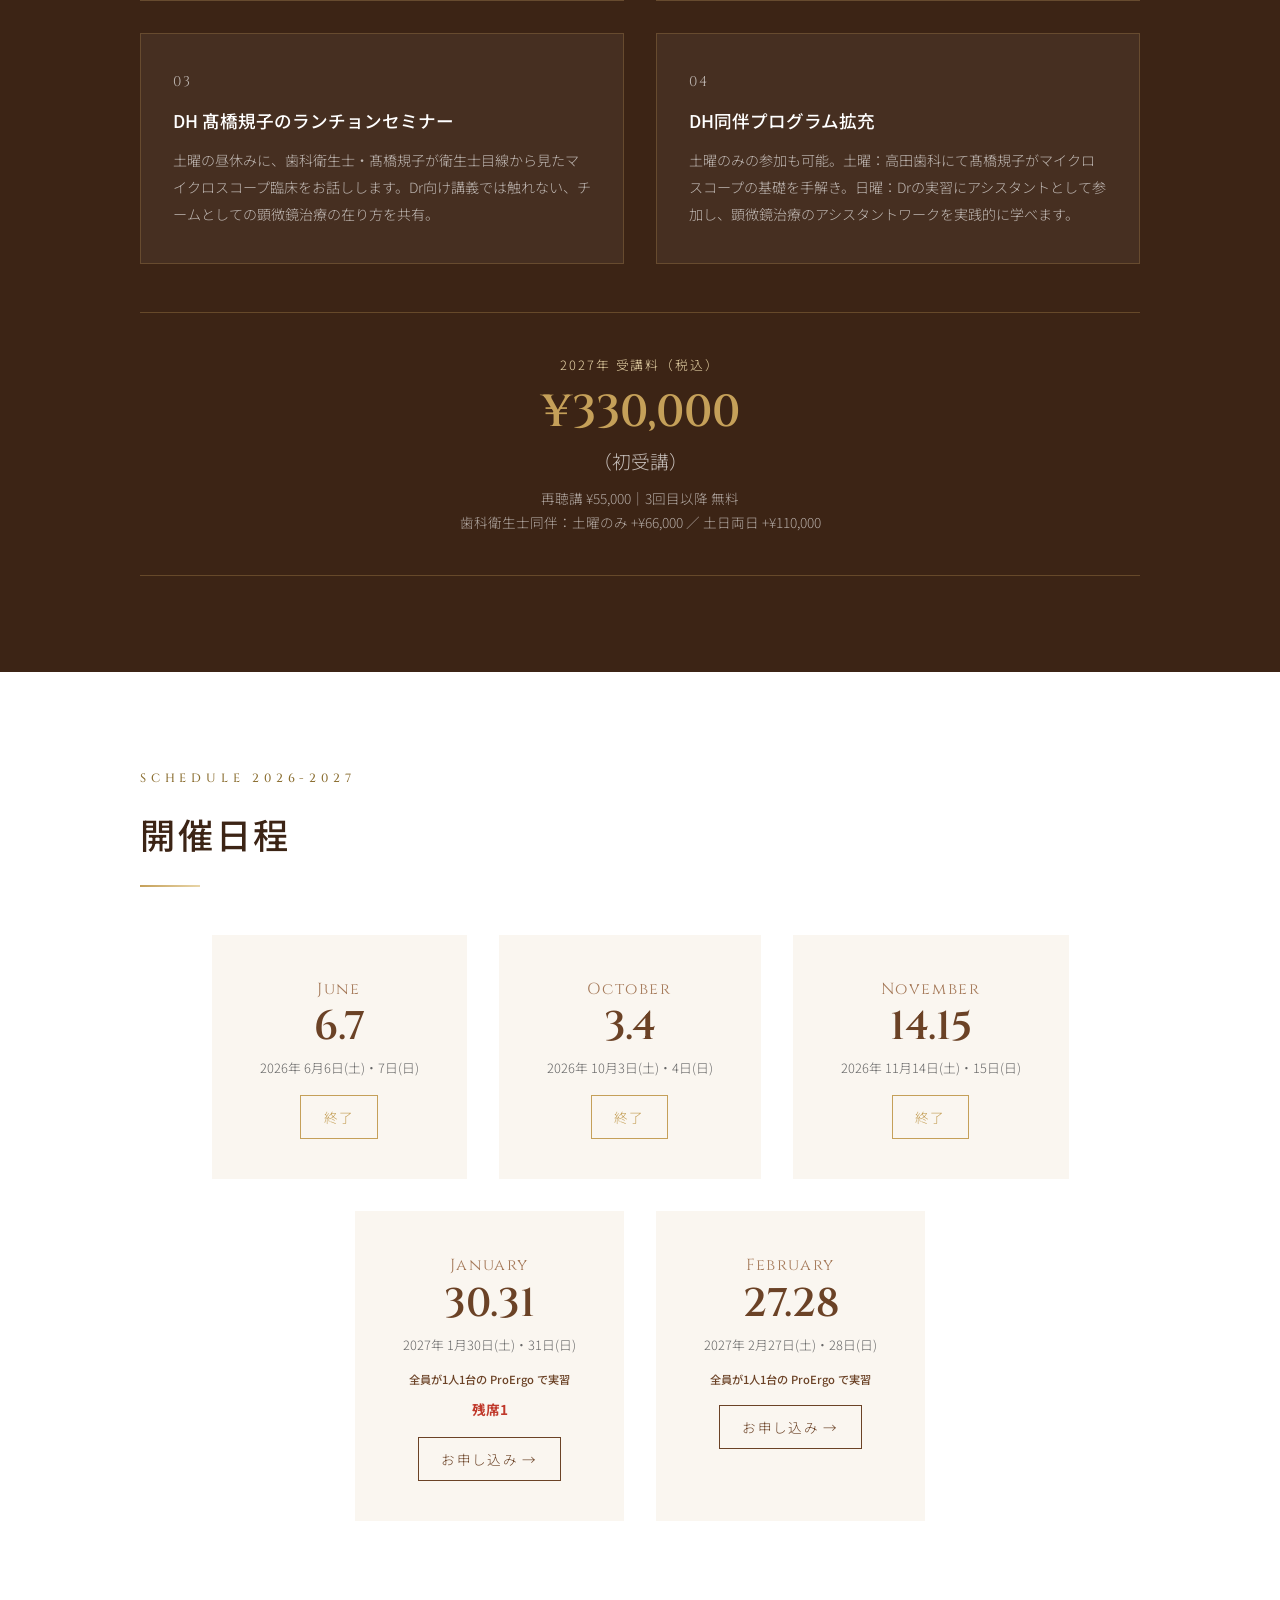
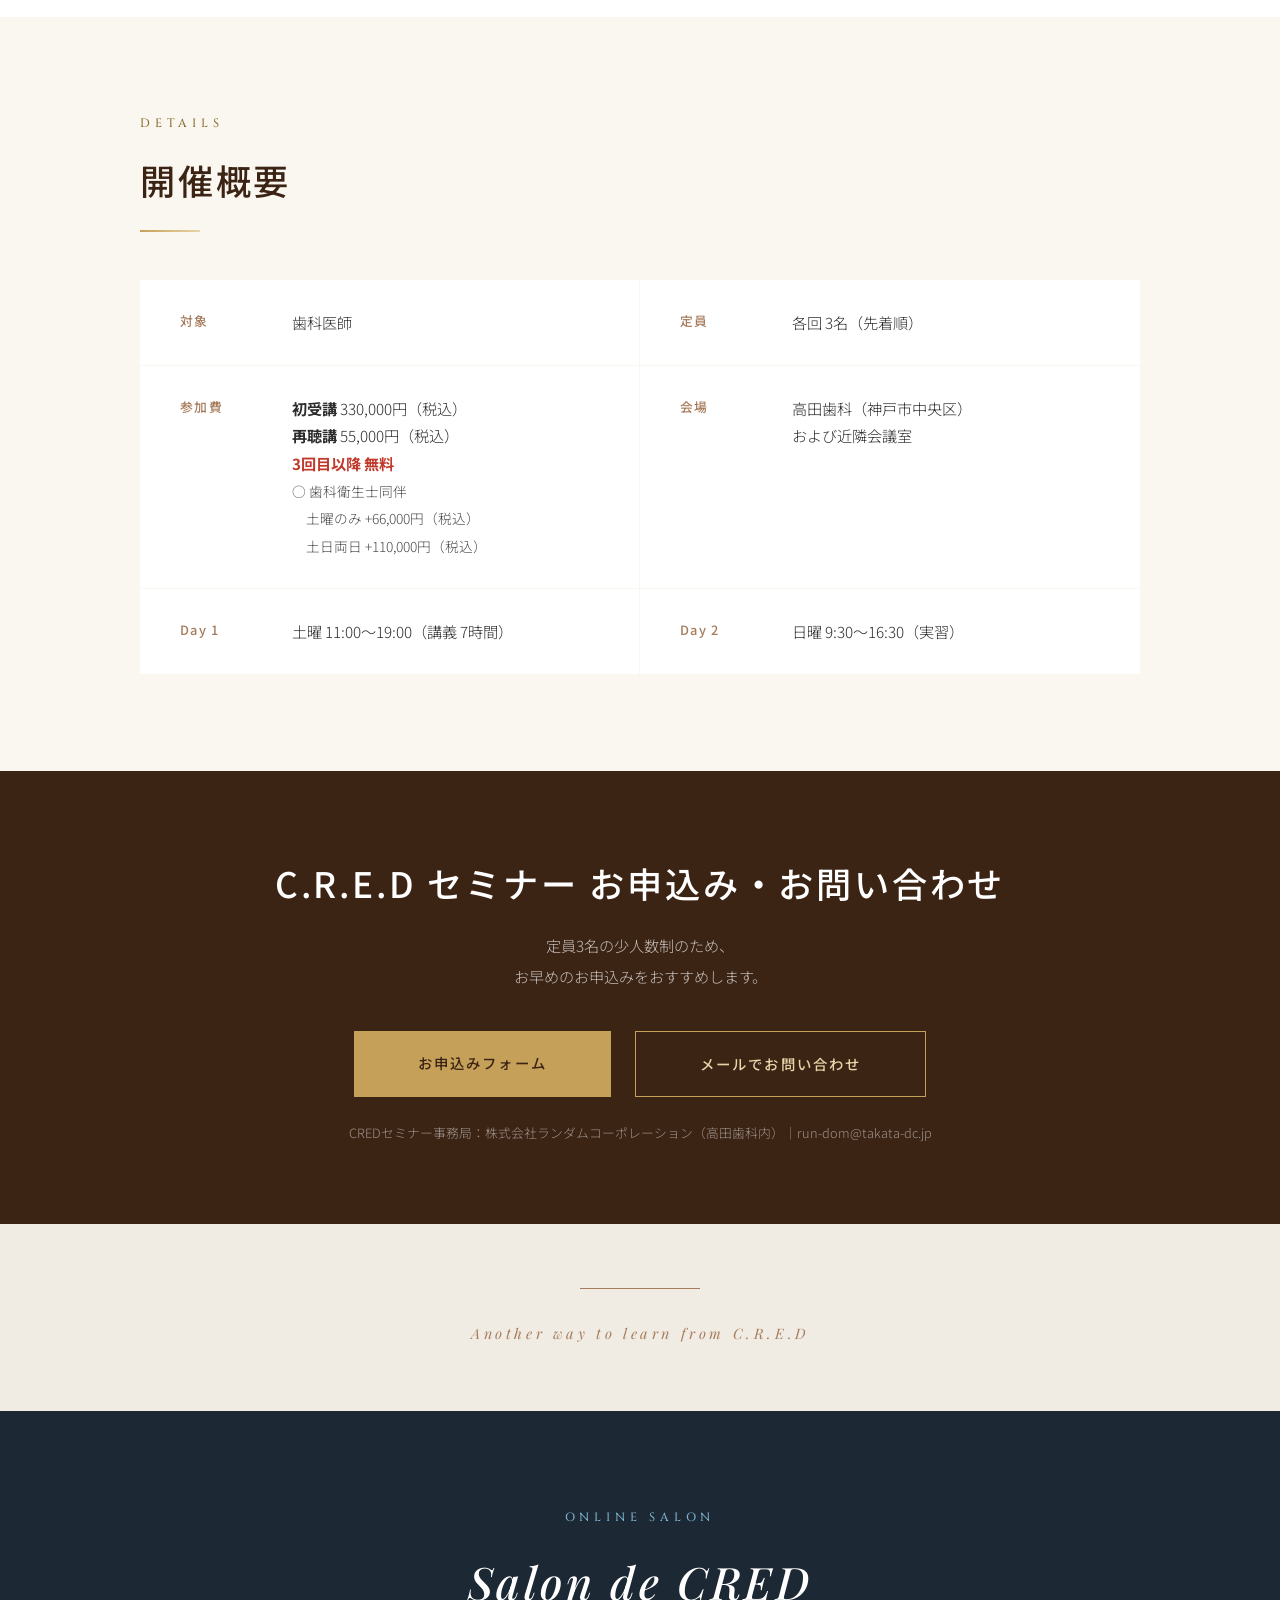
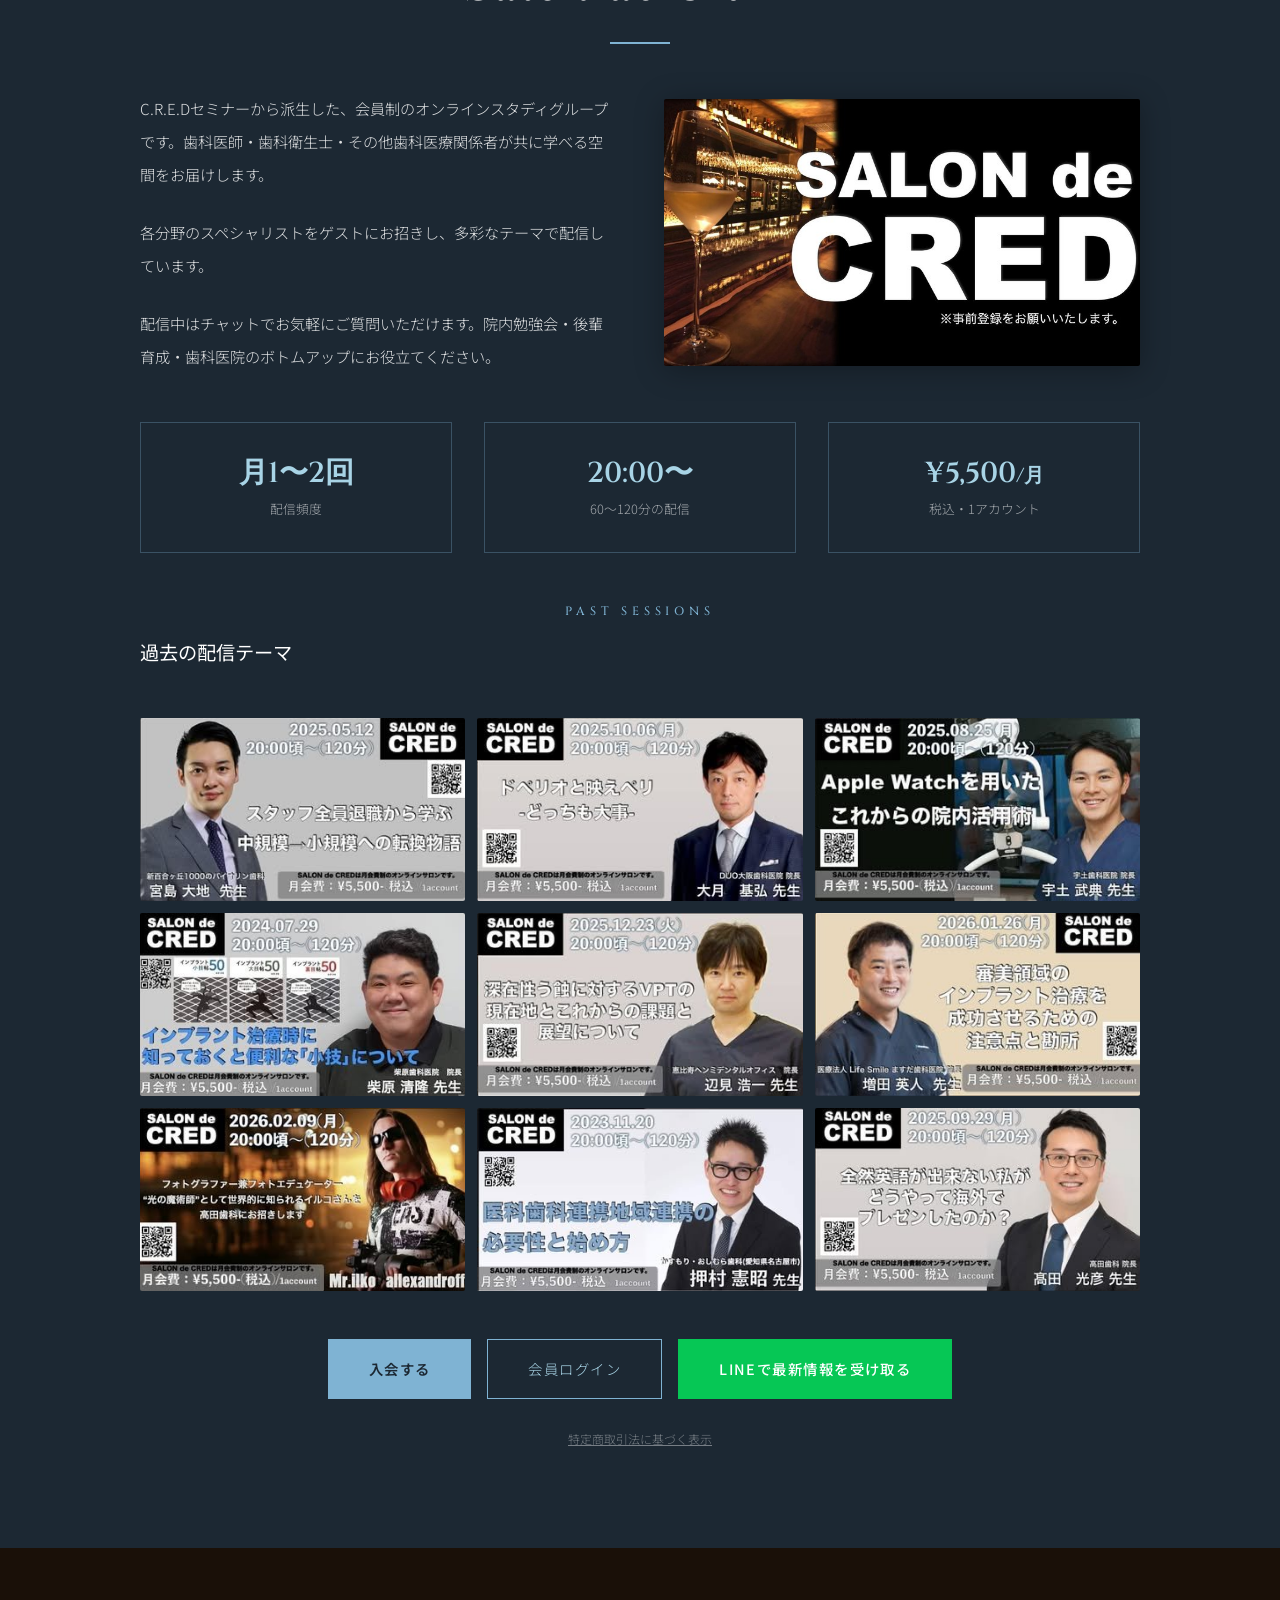
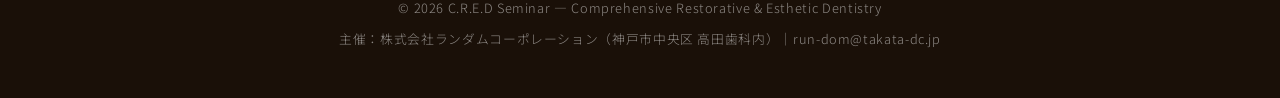
==== commit aecf585b: "CREDサイト: 2027年1月の日程に「残席1」を表示 Co-Authored-By: Claude Fable 5.2 <noreply@anthropic.com>" ====
--- a/index.html
+++ b/index.html
@@ -1463,6 +1463,7 @@
         <p class="schedule-date">30.31</p>
         <p class="schedule-year">2027年 1月30日(土)・31日(日)</p>
         <span class="schedule-note" style="margin-top:0.8rem;color:var(--brown);font-weight:500;">全員が1人1台の ProErgo で実習</span>
+        <span class="schedule-note" style="margin-top:0.5rem;font-size:0.85rem;color:#c0392b;font-weight:700;">残席1</span>
         <a href="https://docs.google.com/forms/d/e/1FAIpQLSd0A5N2_yn_jDSCJi1hWiOkqQTh7L0yV78x60HpB_ElyTDUnw/viewform?usp=header" target="_blank" rel="noopener" class="schedule-status open">お申し込み →</a>
       </div>
       <div class="schedule-item stagger">
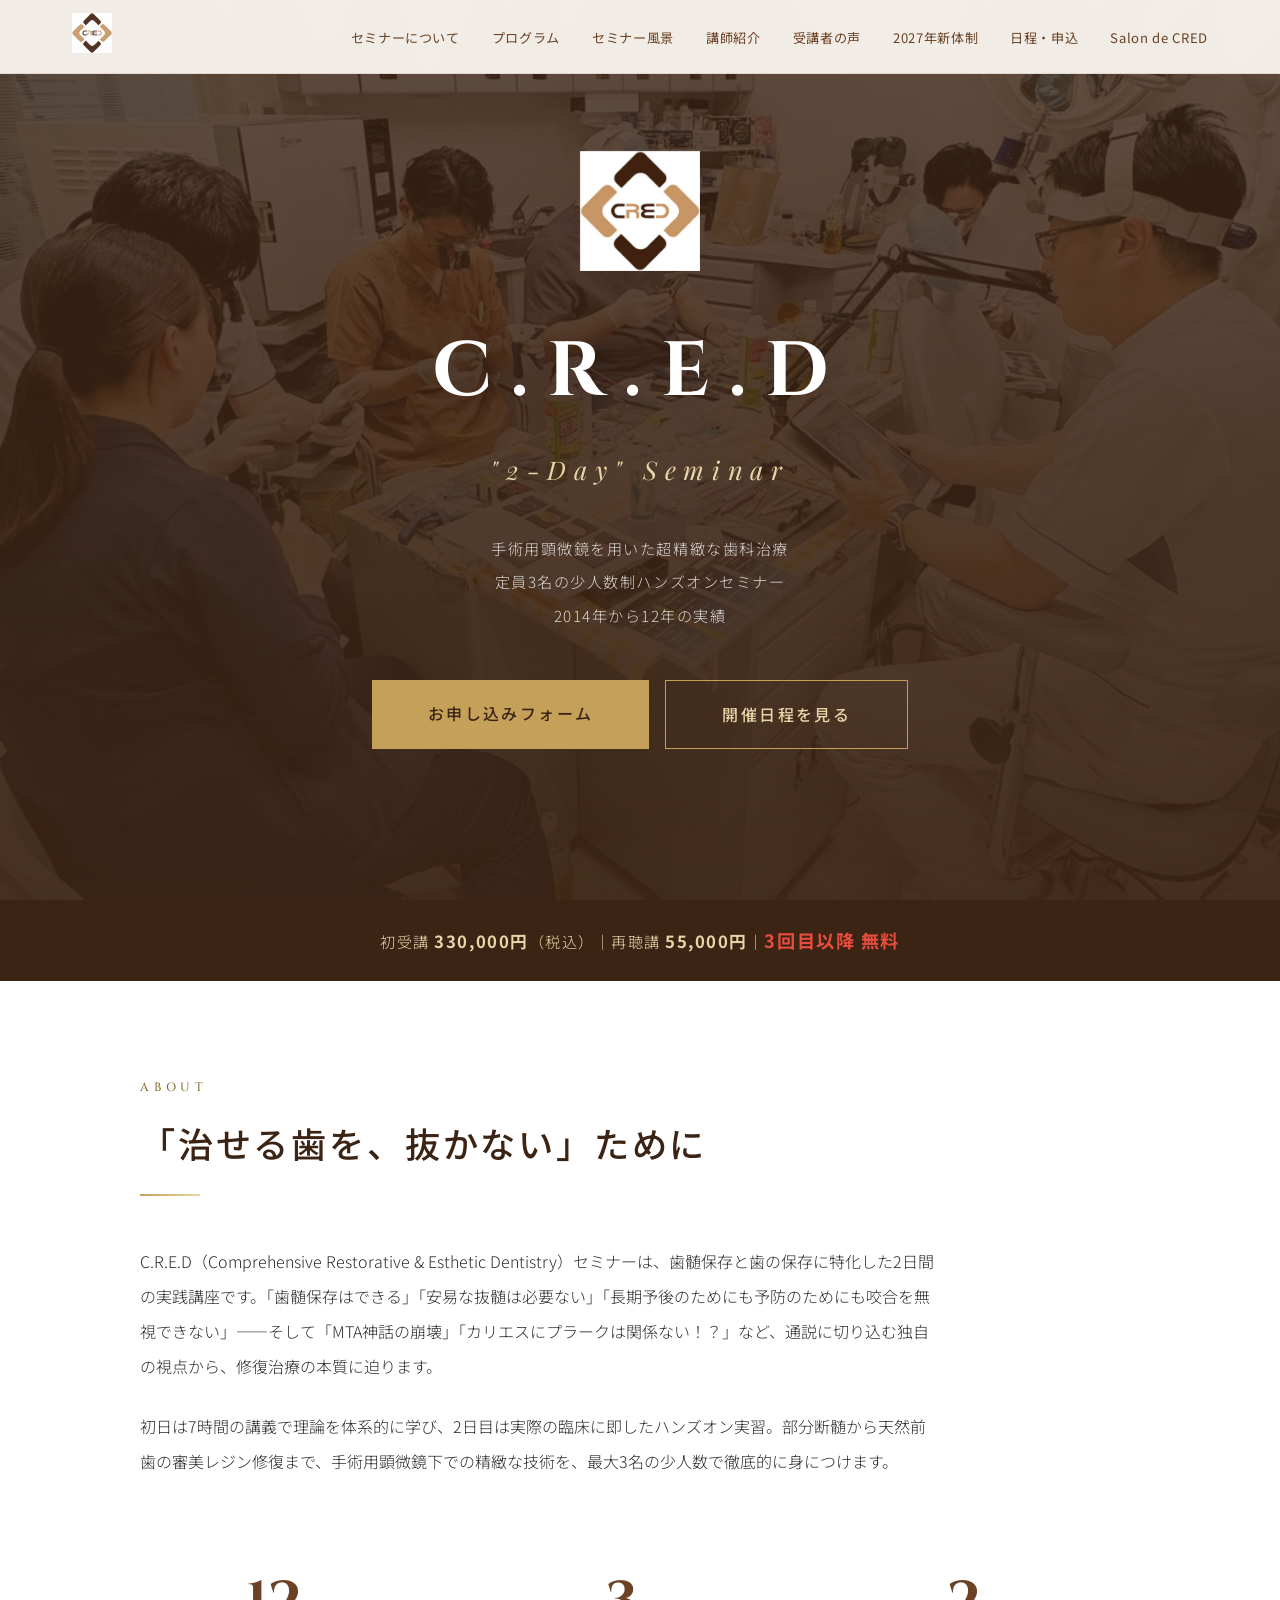
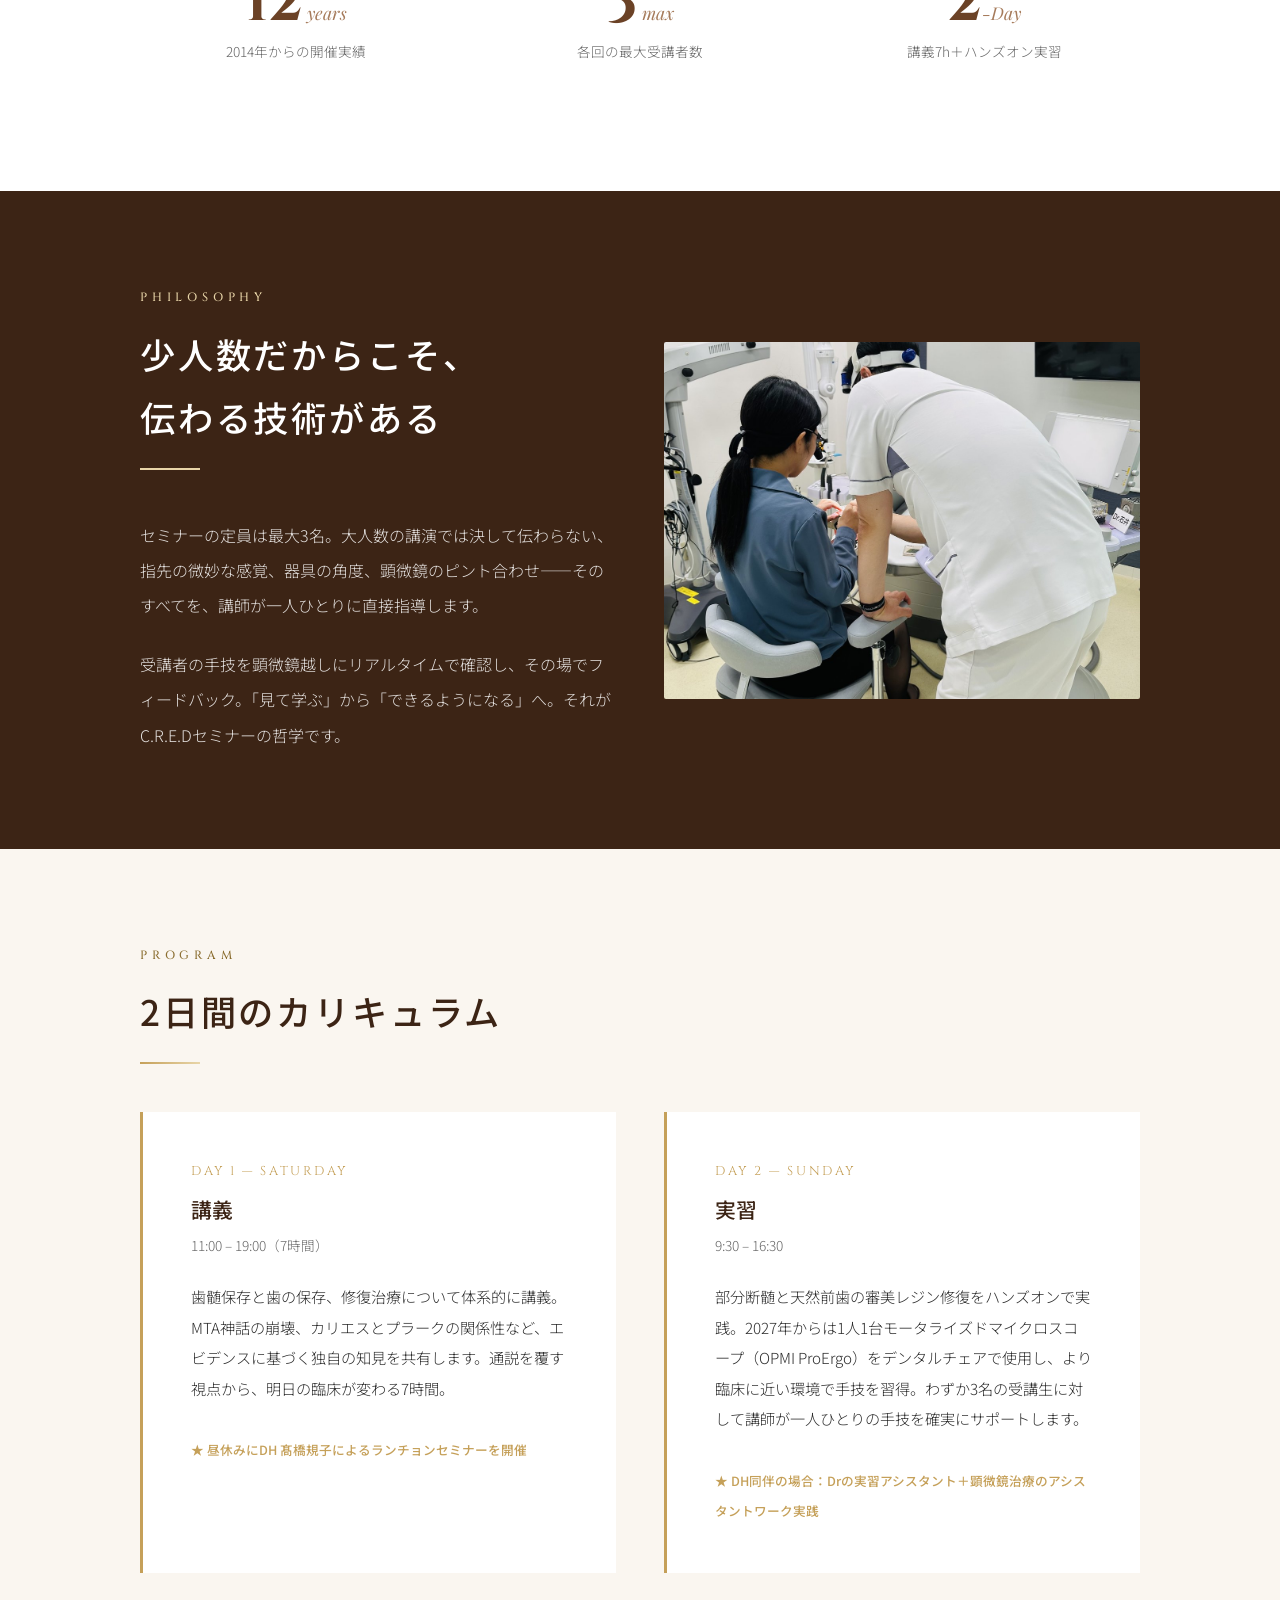
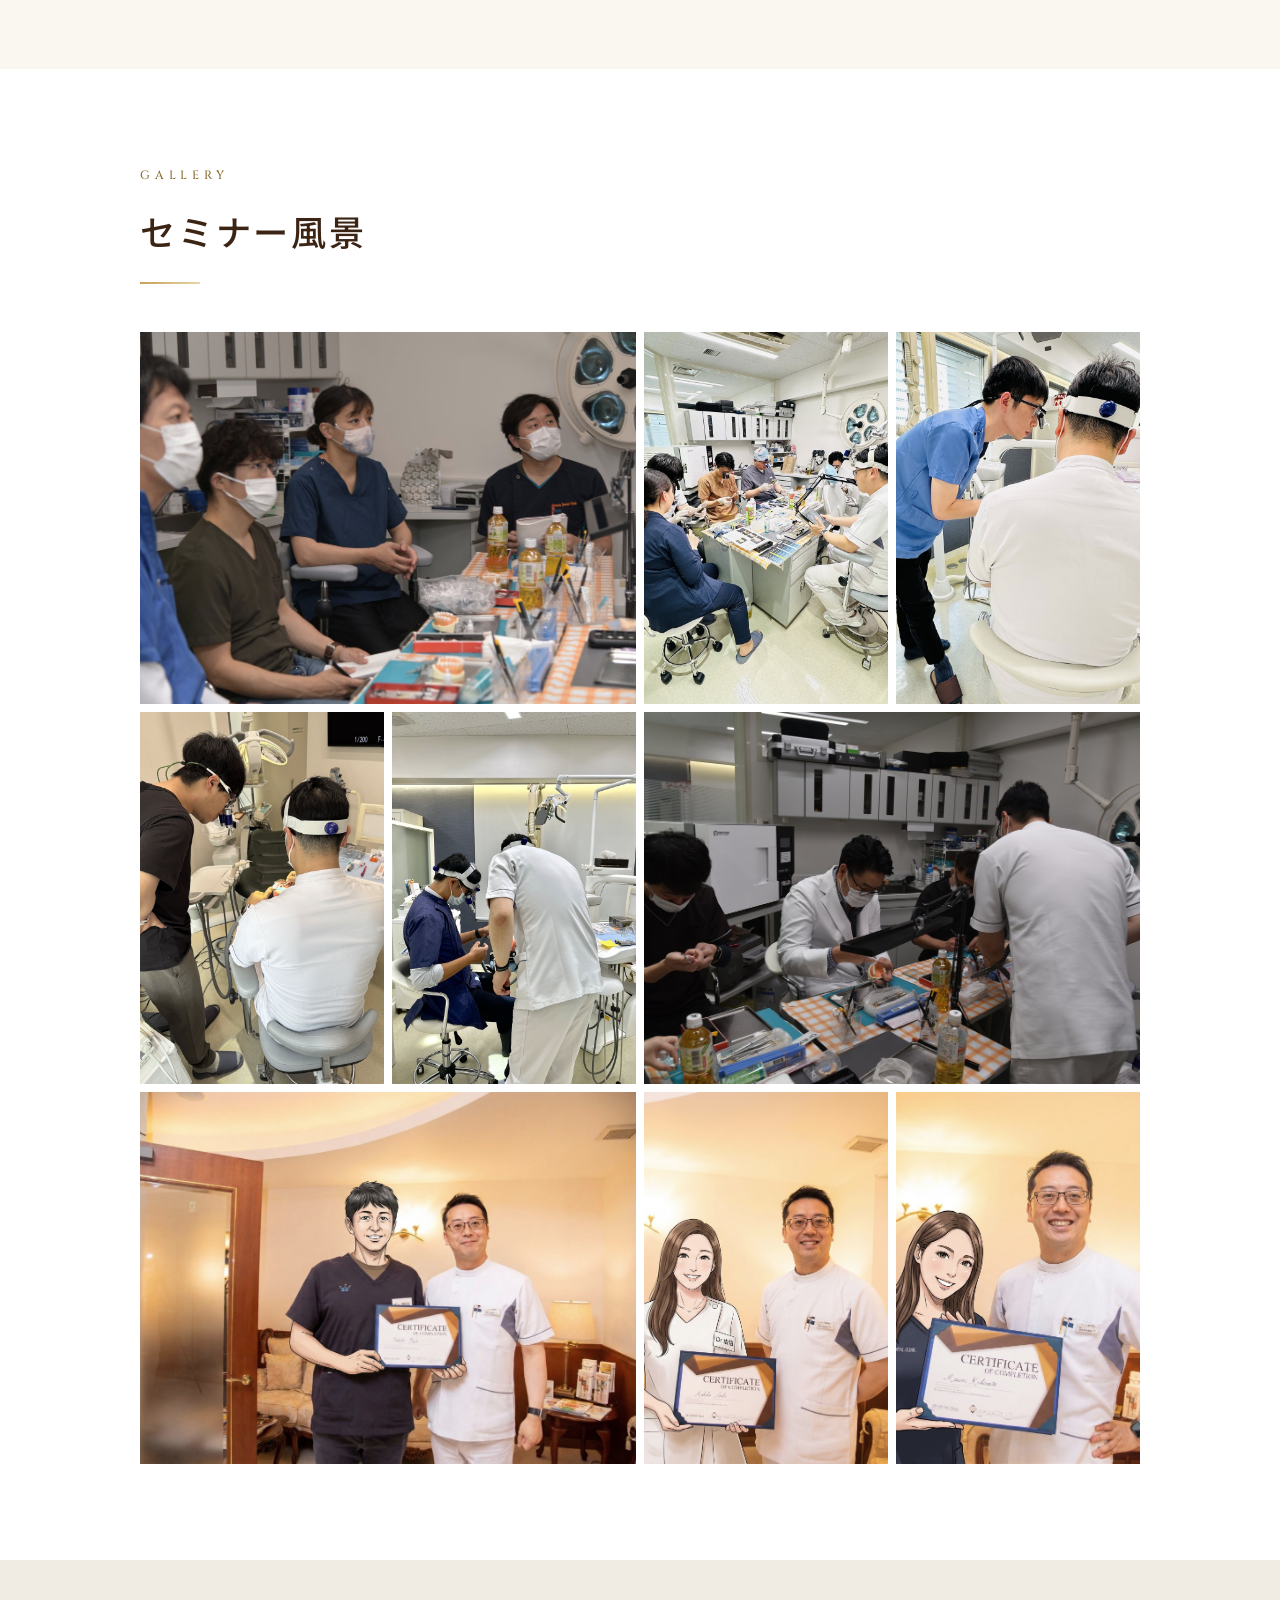
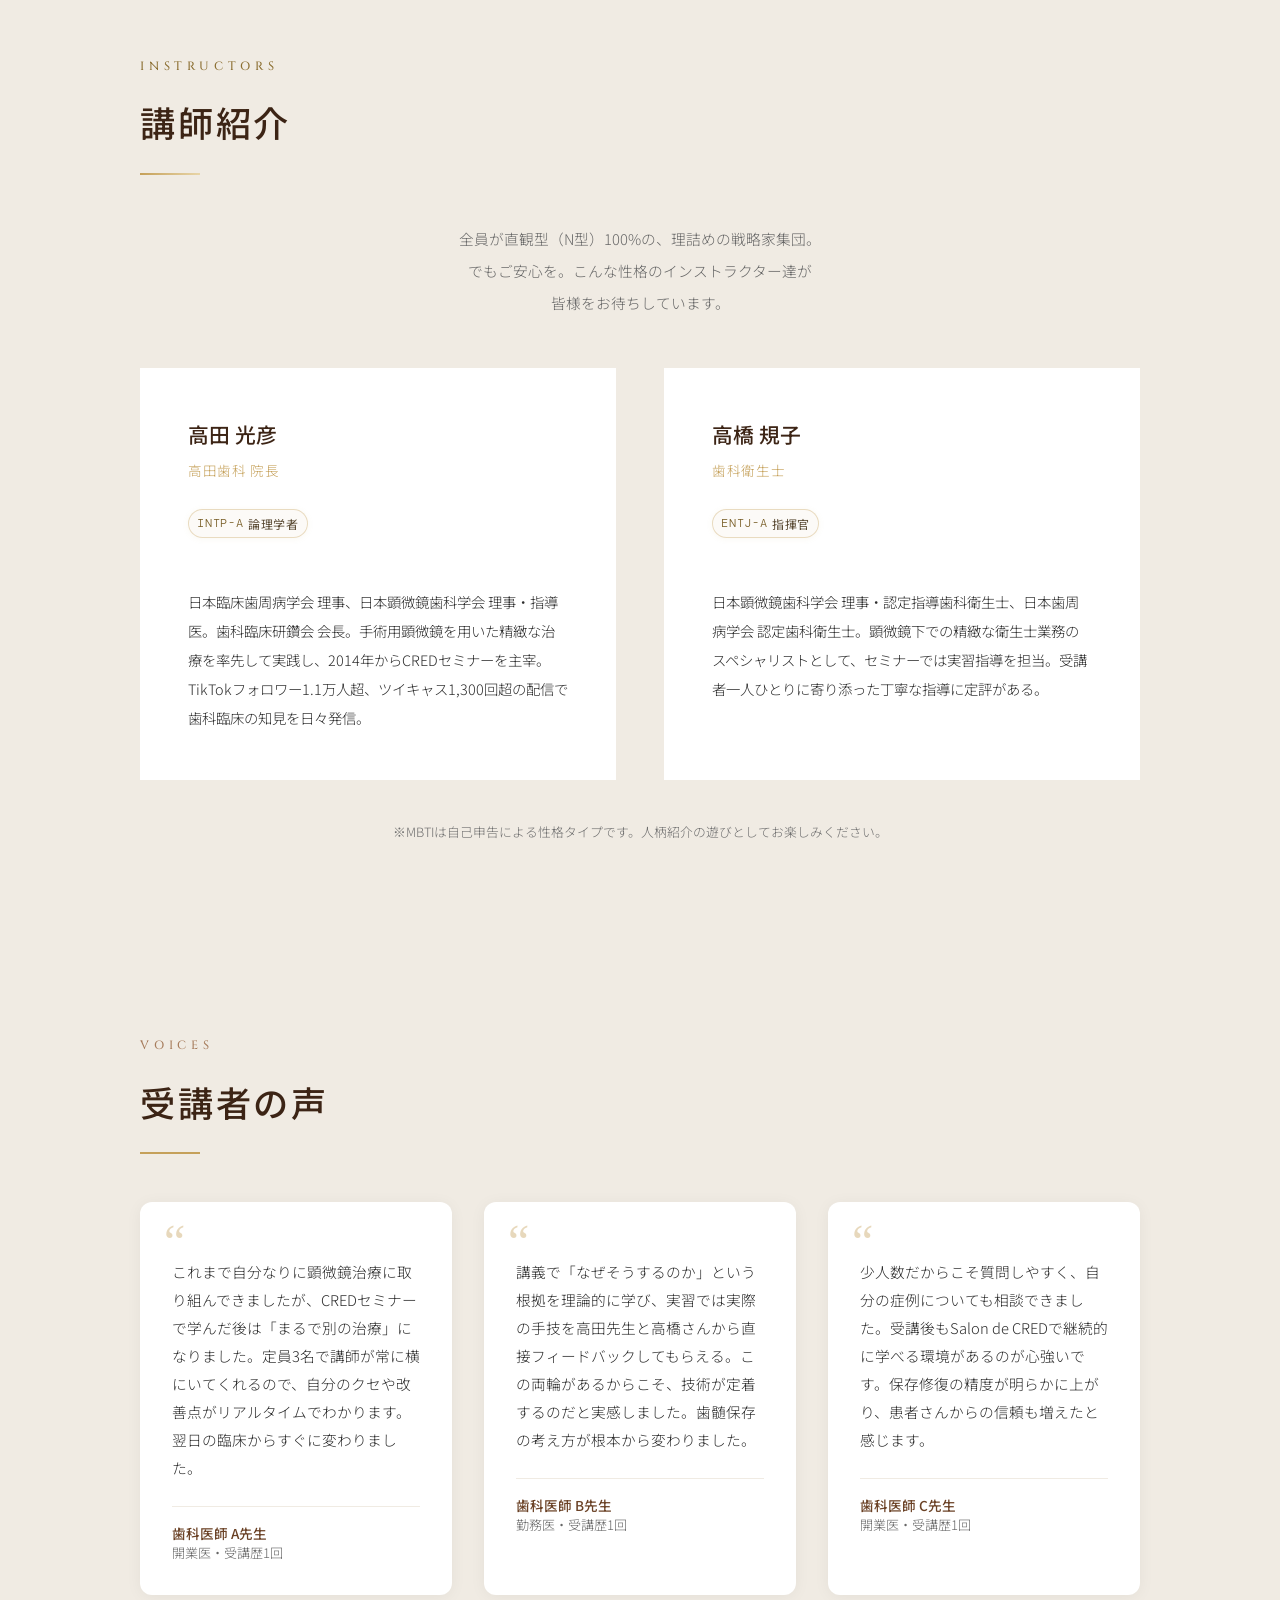
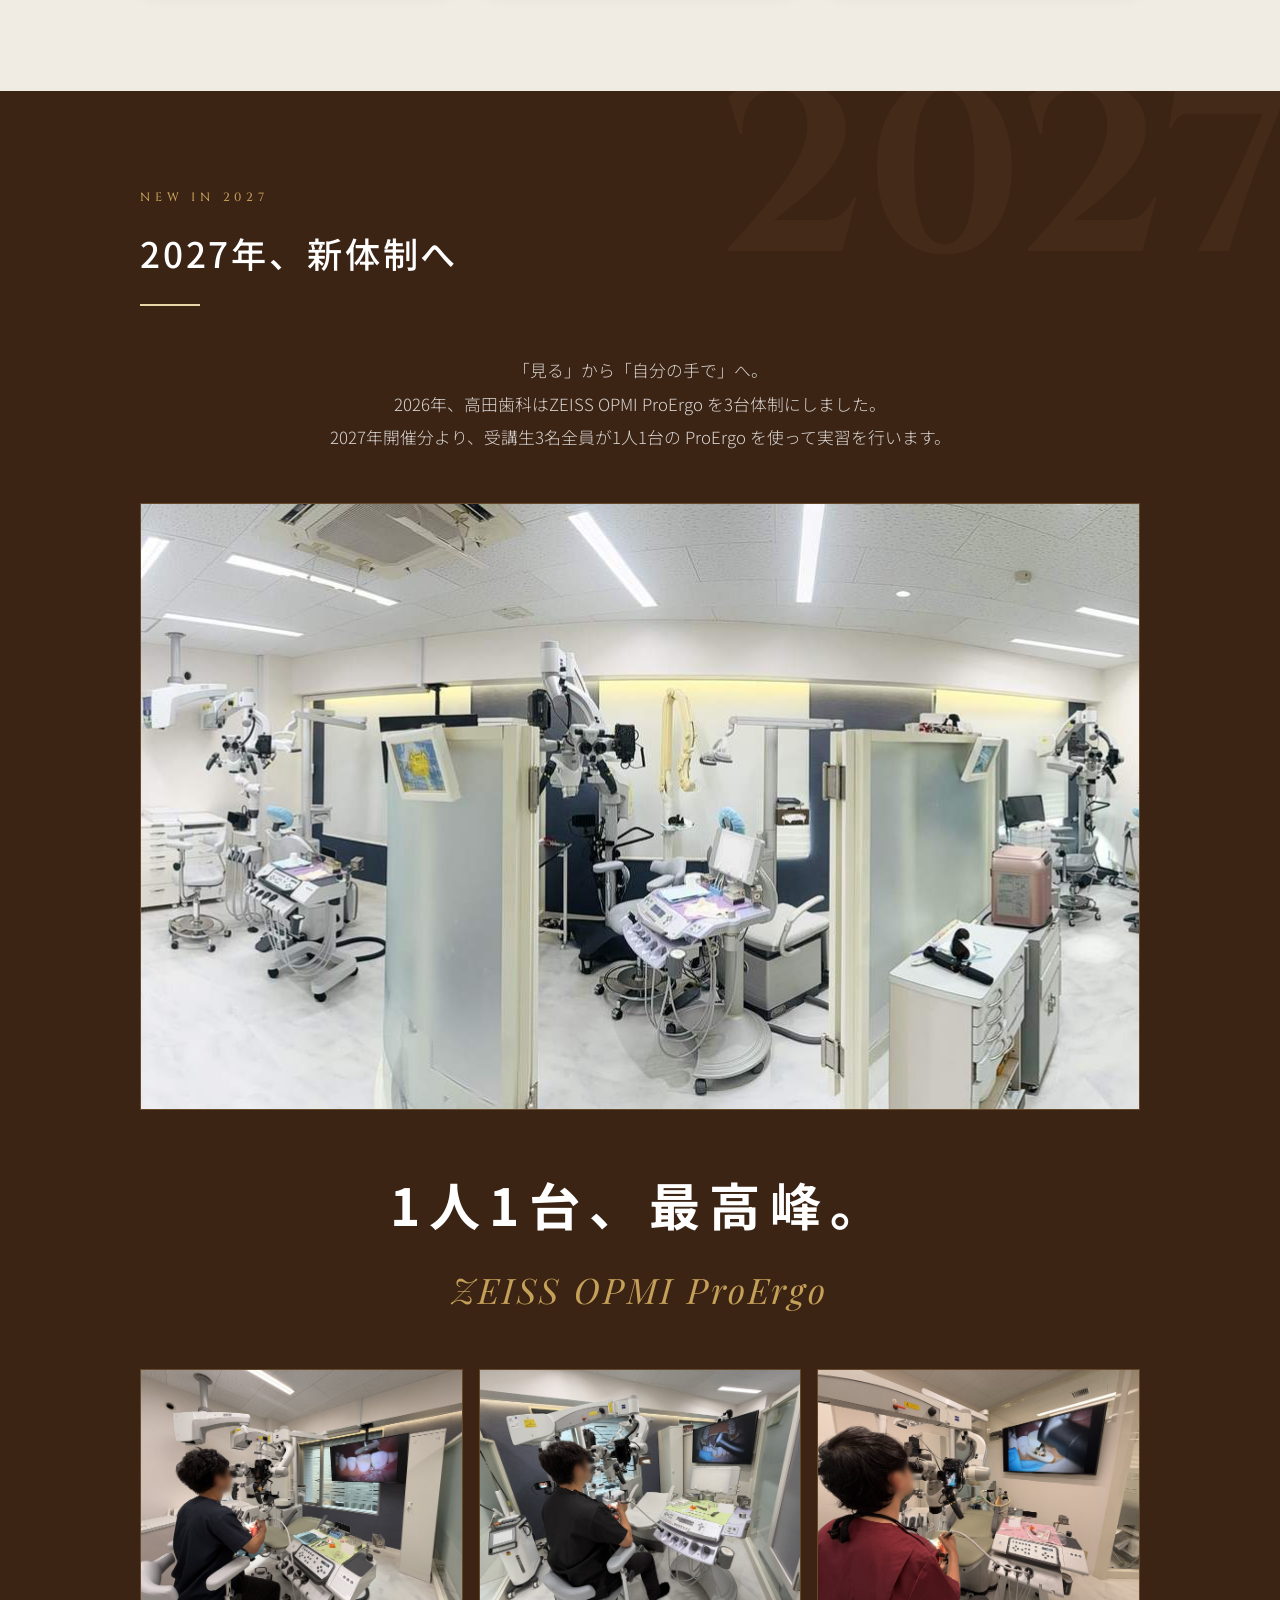
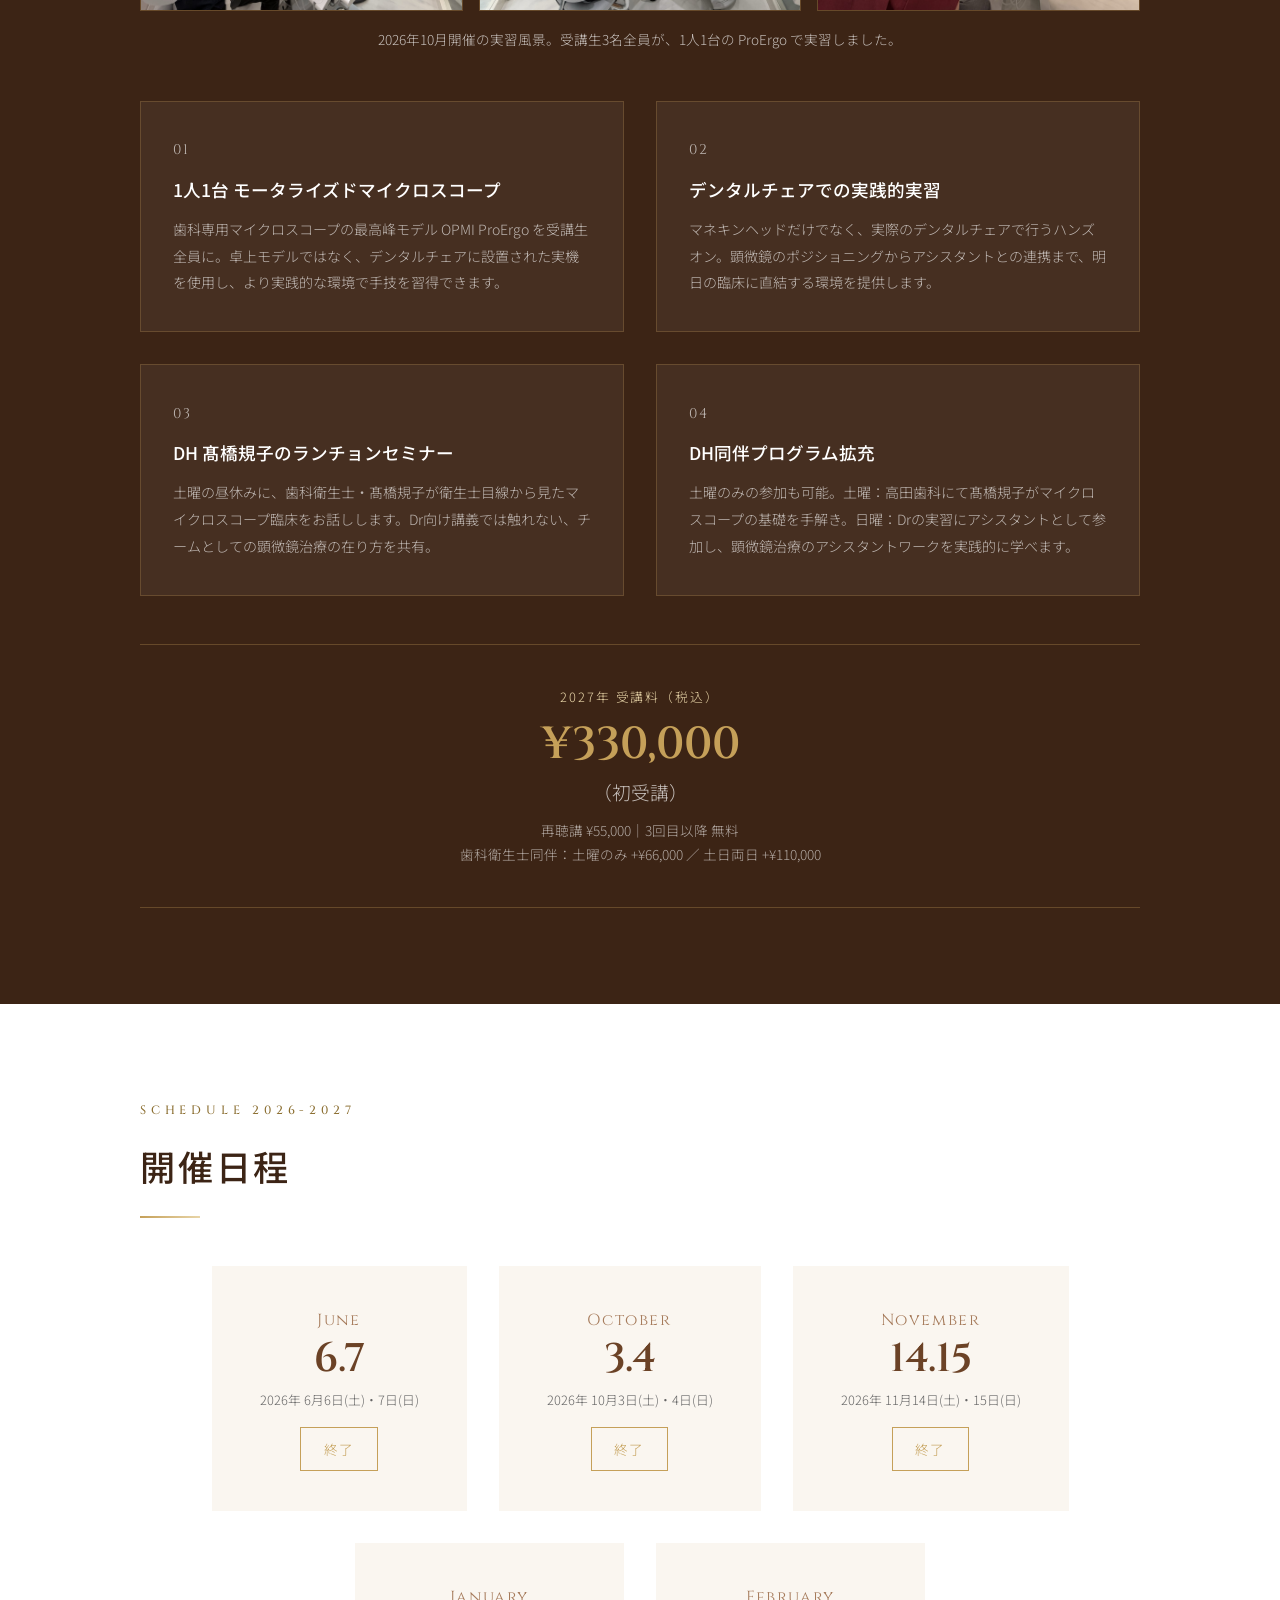
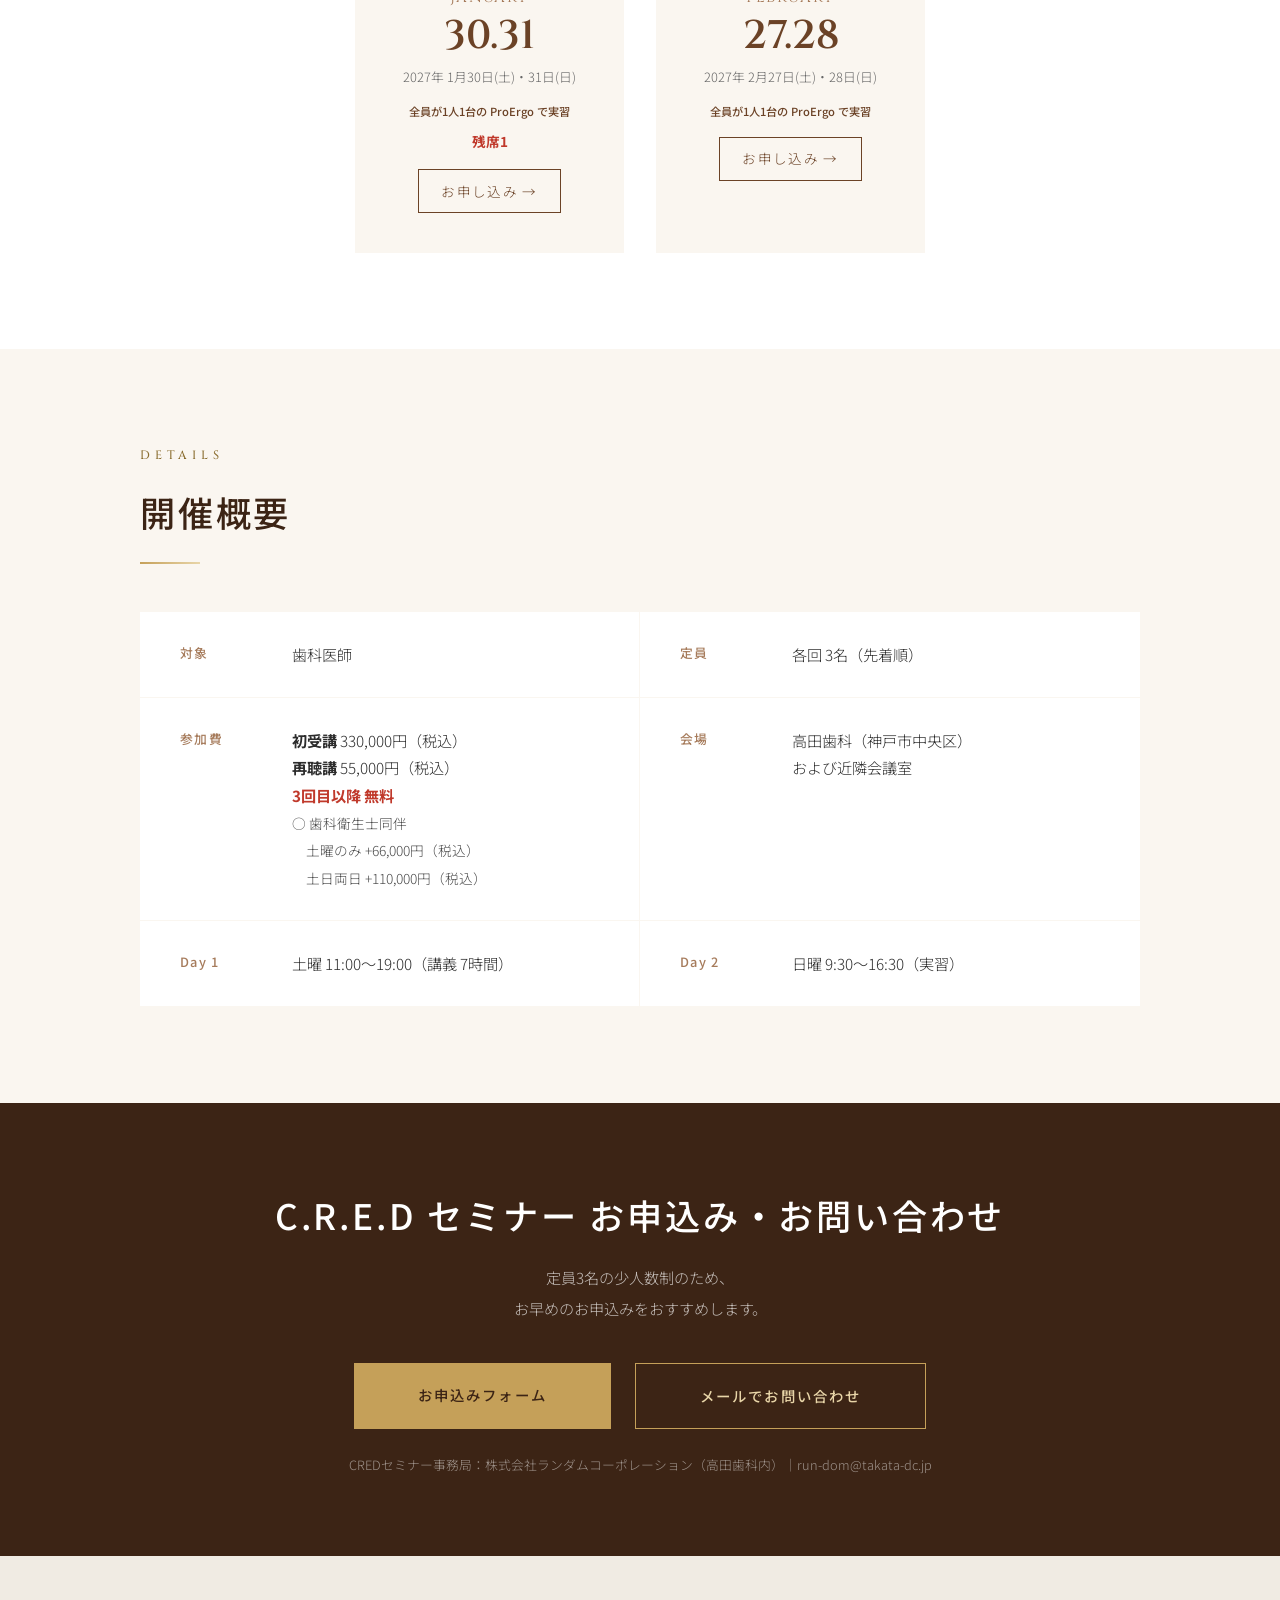
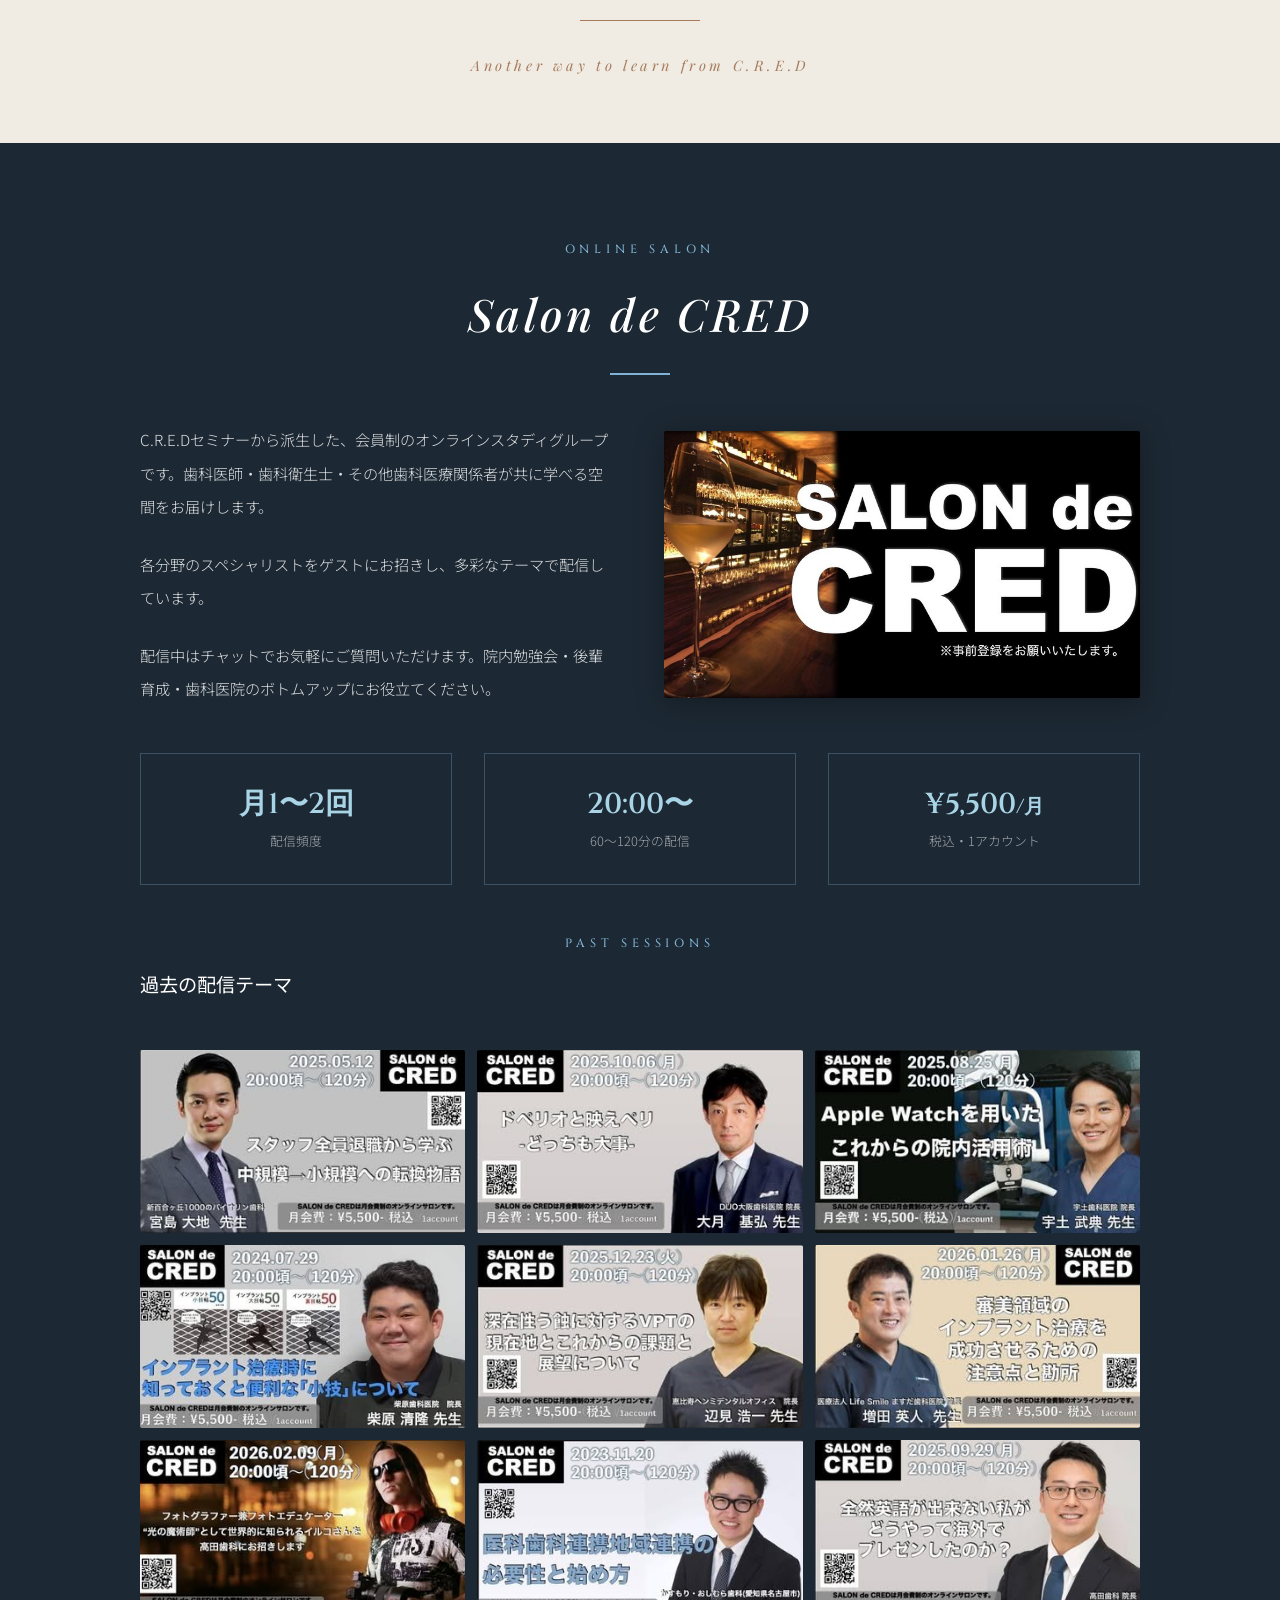
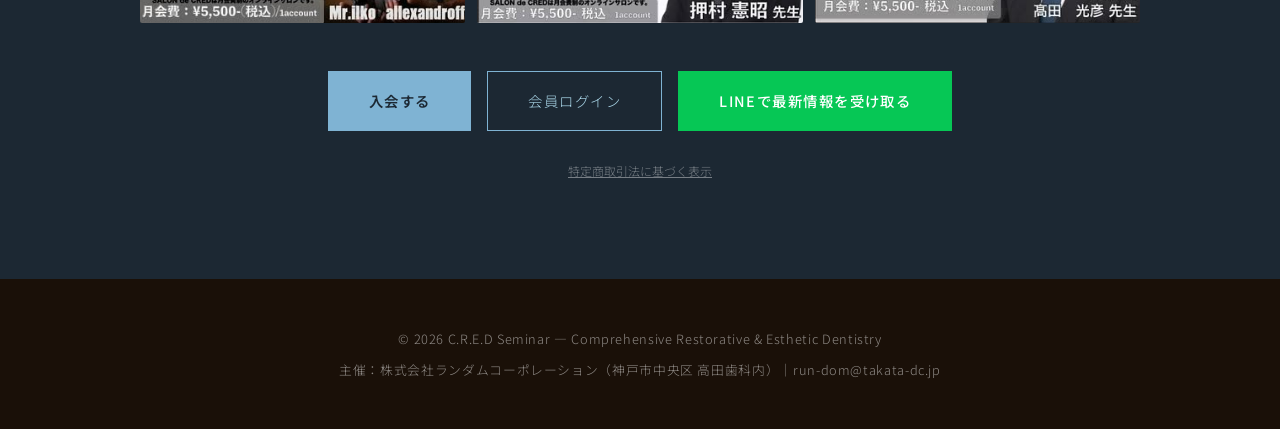
==== commit 8659b2cd: "CREDサイト: 2026年10月の ProErgo 実習写真3枚を「2027年新体制」に追加 - 受講生3名がそれぞれ1人1台の OPMI ProErgo で実習している写真を3枚並べて掲載 - プ" ====
--- a/index.html
+++ b/index.html
@@ -622,6 +622,30 @@
     margin: 0 auto 3rem;
     border: 1px solid rgba(197, 160, 89, 0.3);
   }
+  .new-2027-practice {
+    display: grid;
+    grid-template-columns: repeat(3, 1fr);
+    gap: 1rem;
+    max-width: 1100px;
+    margin: 0 auto 1rem;
+  }
+  .new-2027-practice img {
+    display: block;
+    width: 100%;
+    height: auto;
+    aspect-ratio: 4 / 3;
+    object-fit: cover;
+    border: 1px solid rgba(197, 160, 89, 0.3);
+    cursor: pointer;
+  }
+  .new-2027-practice-caption {
+    text-align: center;
+    font-size: 0.85rem;
+    color: rgba(255,255,255,0.7);
+    line-height: 1.9;
+    max-width: 700px;
+    margin: 0 auto 3rem;
+  }
   .new-2027-catchcopy {
     text-align: center;
     margin: 2.5rem auto 3rem;
@@ -718,6 +742,7 @@
   }
   @media (max-width: 768px) {
     .new-2027-grid { grid-template-columns: 1fr; }
+    .new-2027-practice { grid-template-columns: 1fr; }
     .new-2027::before { font-size: 8rem; top: -1rem; right: -0.5rem; }
   }
 
@@ -1400,6 +1425,14 @@
       <span class="catch-ja">1人1台、最高峰。</span>
       <span class="catch-brand">ZEISS OPMI ProErgo</span>
     </div>
+    <div class="new-2027-practice fade-in">
+      <img src="images/proergo-practice-1.jpg" alt="受講生が OPMI ProErgo を覗きながらデンタルチェアで実習している様子（1台目）" loading="lazy" width="1400" height="1050">
+      <img src="images/proergo-practice-2.jpg" alt="受講生が OPMI ProErgo を覗きながらデンタルチェアで実習している様子（2台目）" loading="lazy" width="1400" height="1050">
+      <img src="images/proergo-practice-3.jpg" alt="受講生が OPMI ProErgo を覗きながらデンタルチェアで実習している様子（3台目）" loading="lazy" width="1400" height="1050">
+    </div>
+    <p class="new-2027-practice-caption fade-in">
+      <span class="nw">2026年10月開催の実習風景。</span><span class="nw">受講生3名全員が、</span><span class="nw">1人1台の ProErgo で実習しました。</span>
+    </p>
     <div class="new-2027-grid">
       <div class="new-2027-card stagger">
         <p class="new-2027-card-number">01</p>
@@ -1650,7 +1683,7 @@
   const lightbox = document.getElementById('lightbox');
   const lightboxImg = document.getElementById('lightbox-img');
 
-  document.querySelectorAll('.gallery-grid img, .salon-thumbnails img').forEach(img => {
+  document.querySelectorAll('.gallery-grid img, .salon-thumbnails img, .new-2027-practice img').forEach(img => {
     img.addEventListener('click', () => {
       lightboxImg.src = img.src;
       lightbox.classList.add('active');
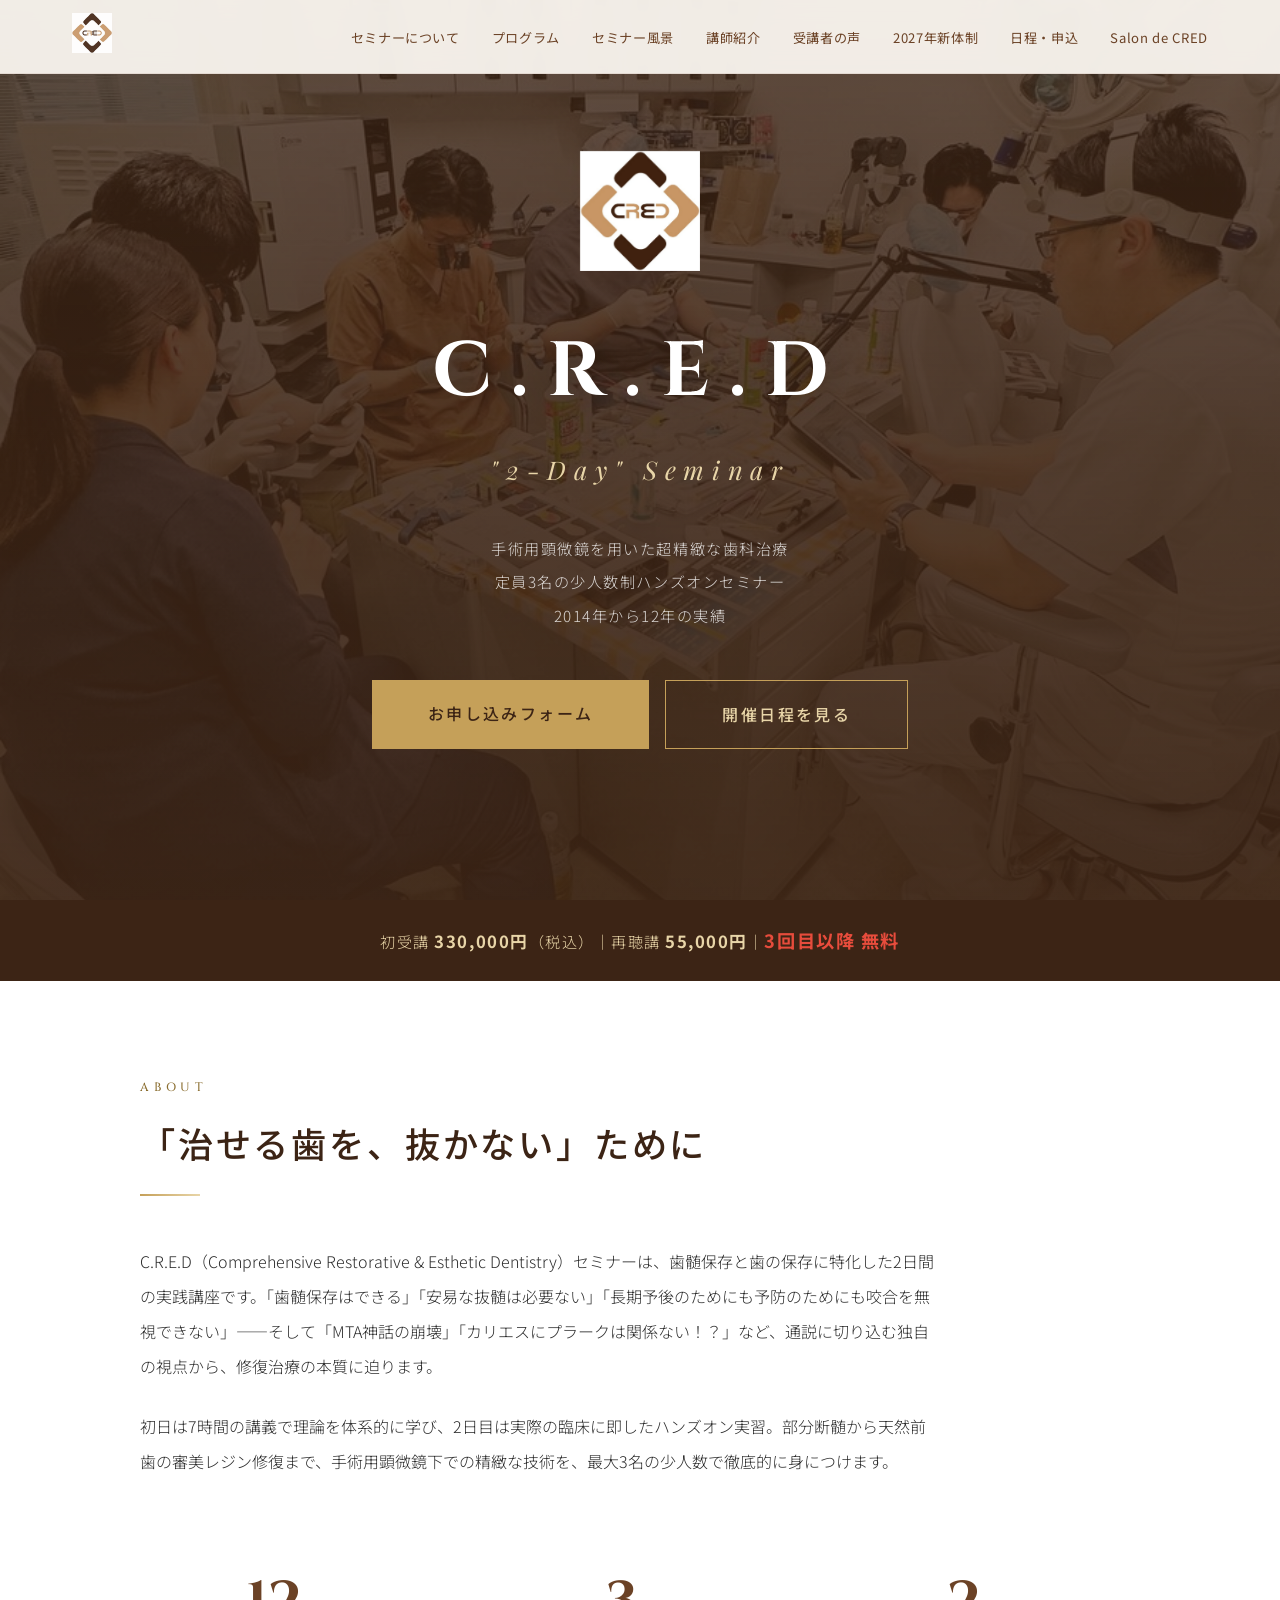
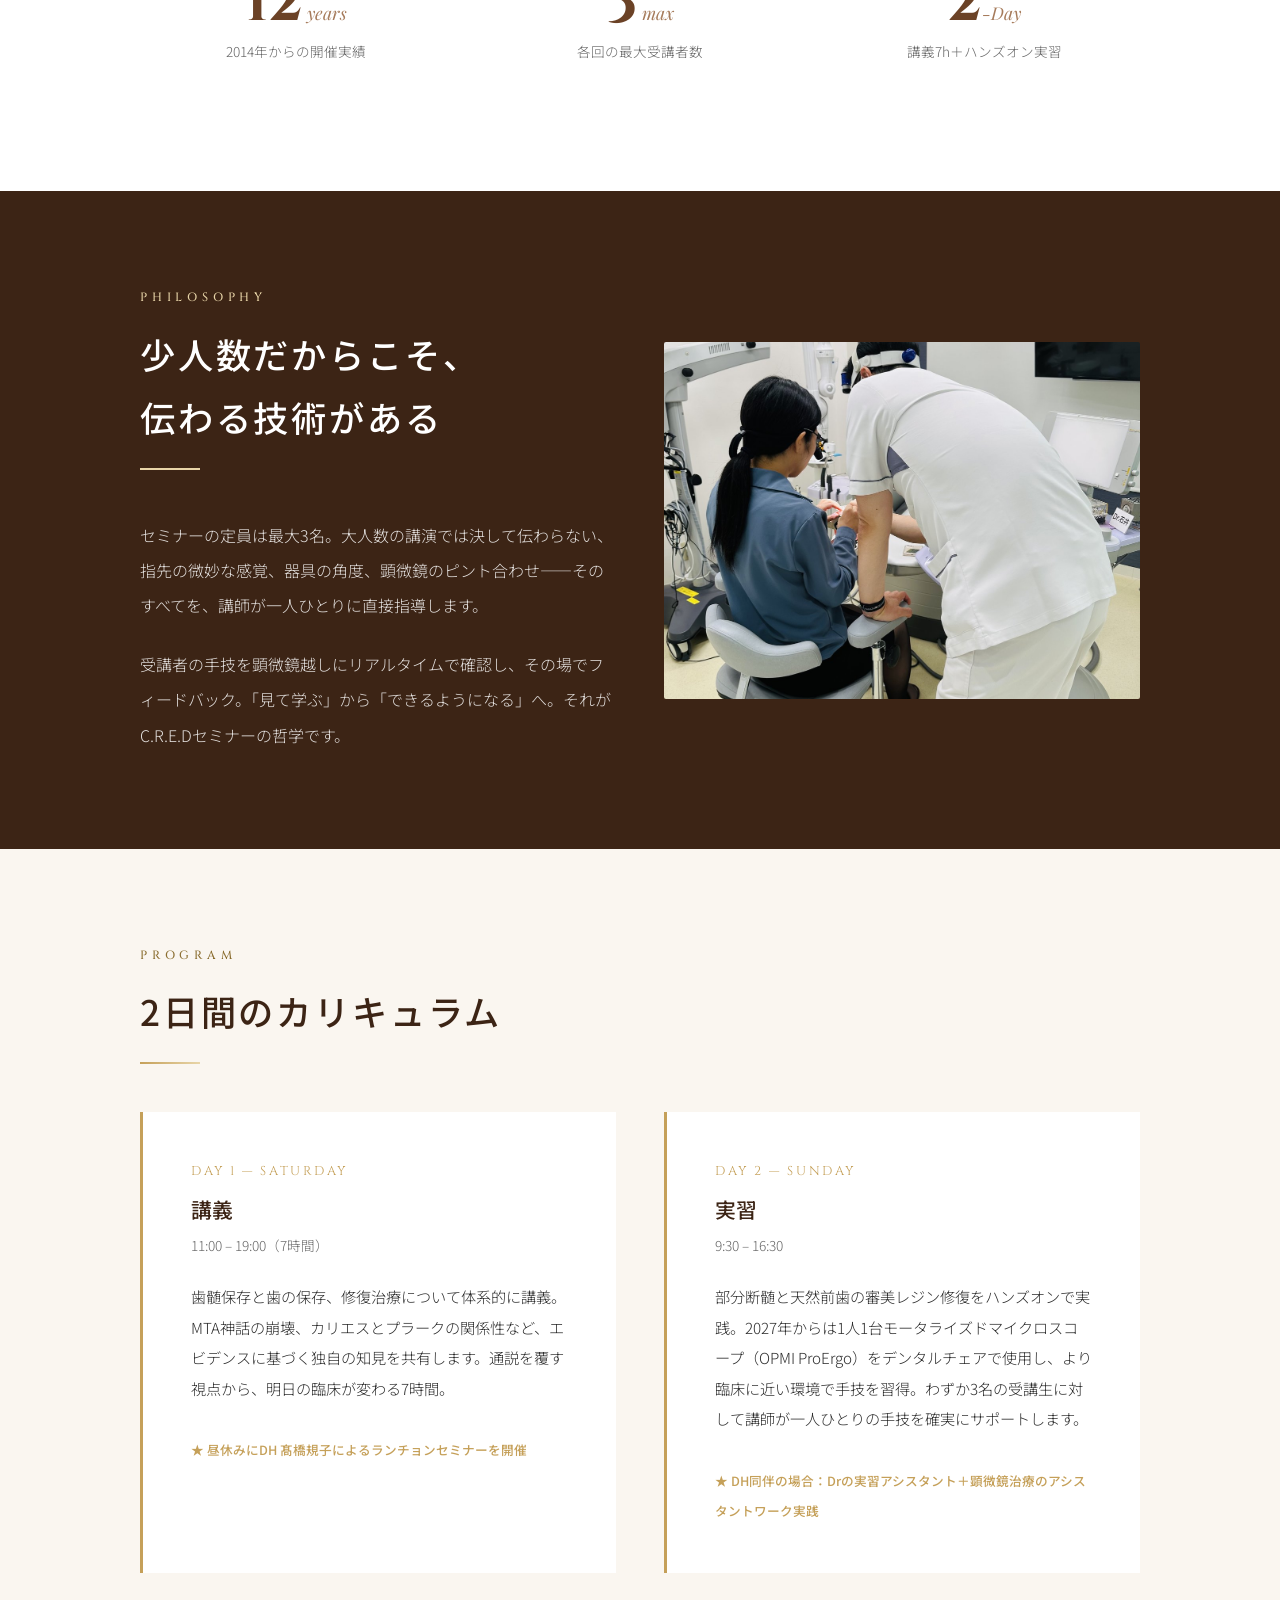
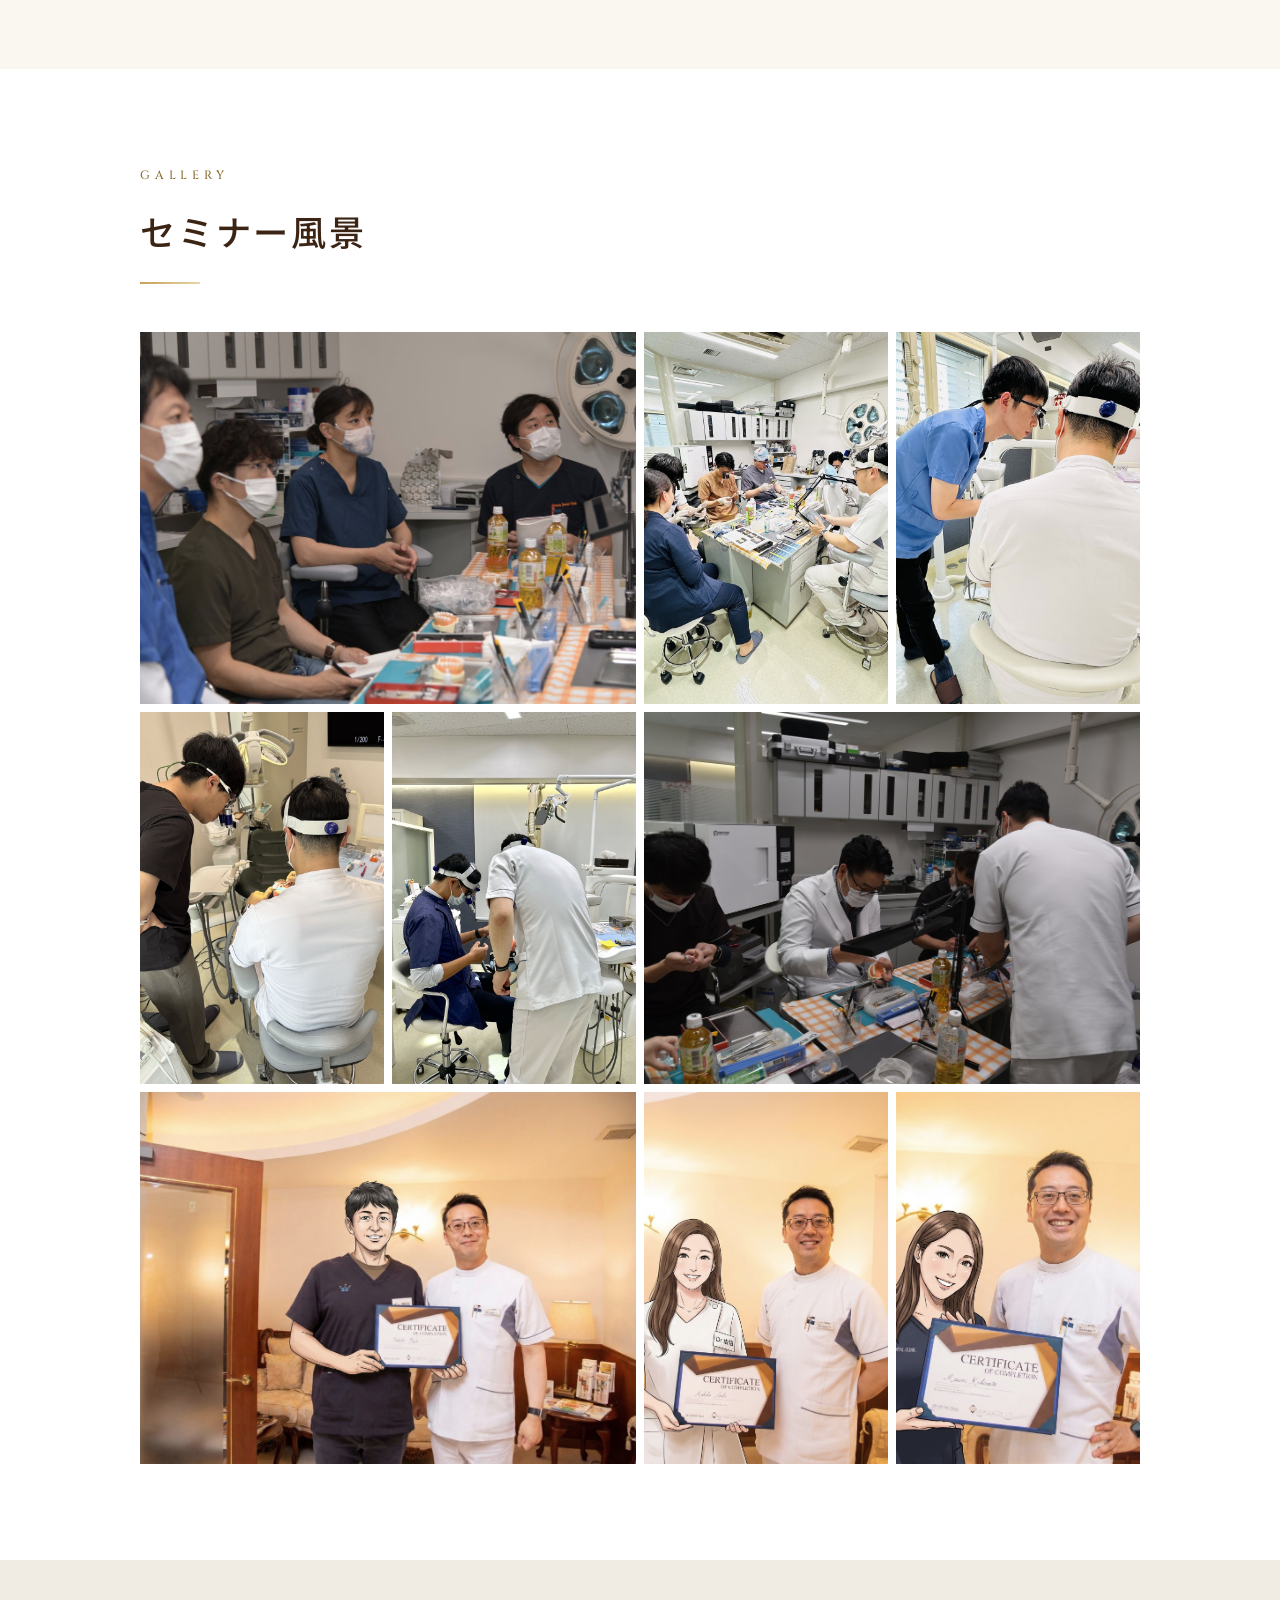
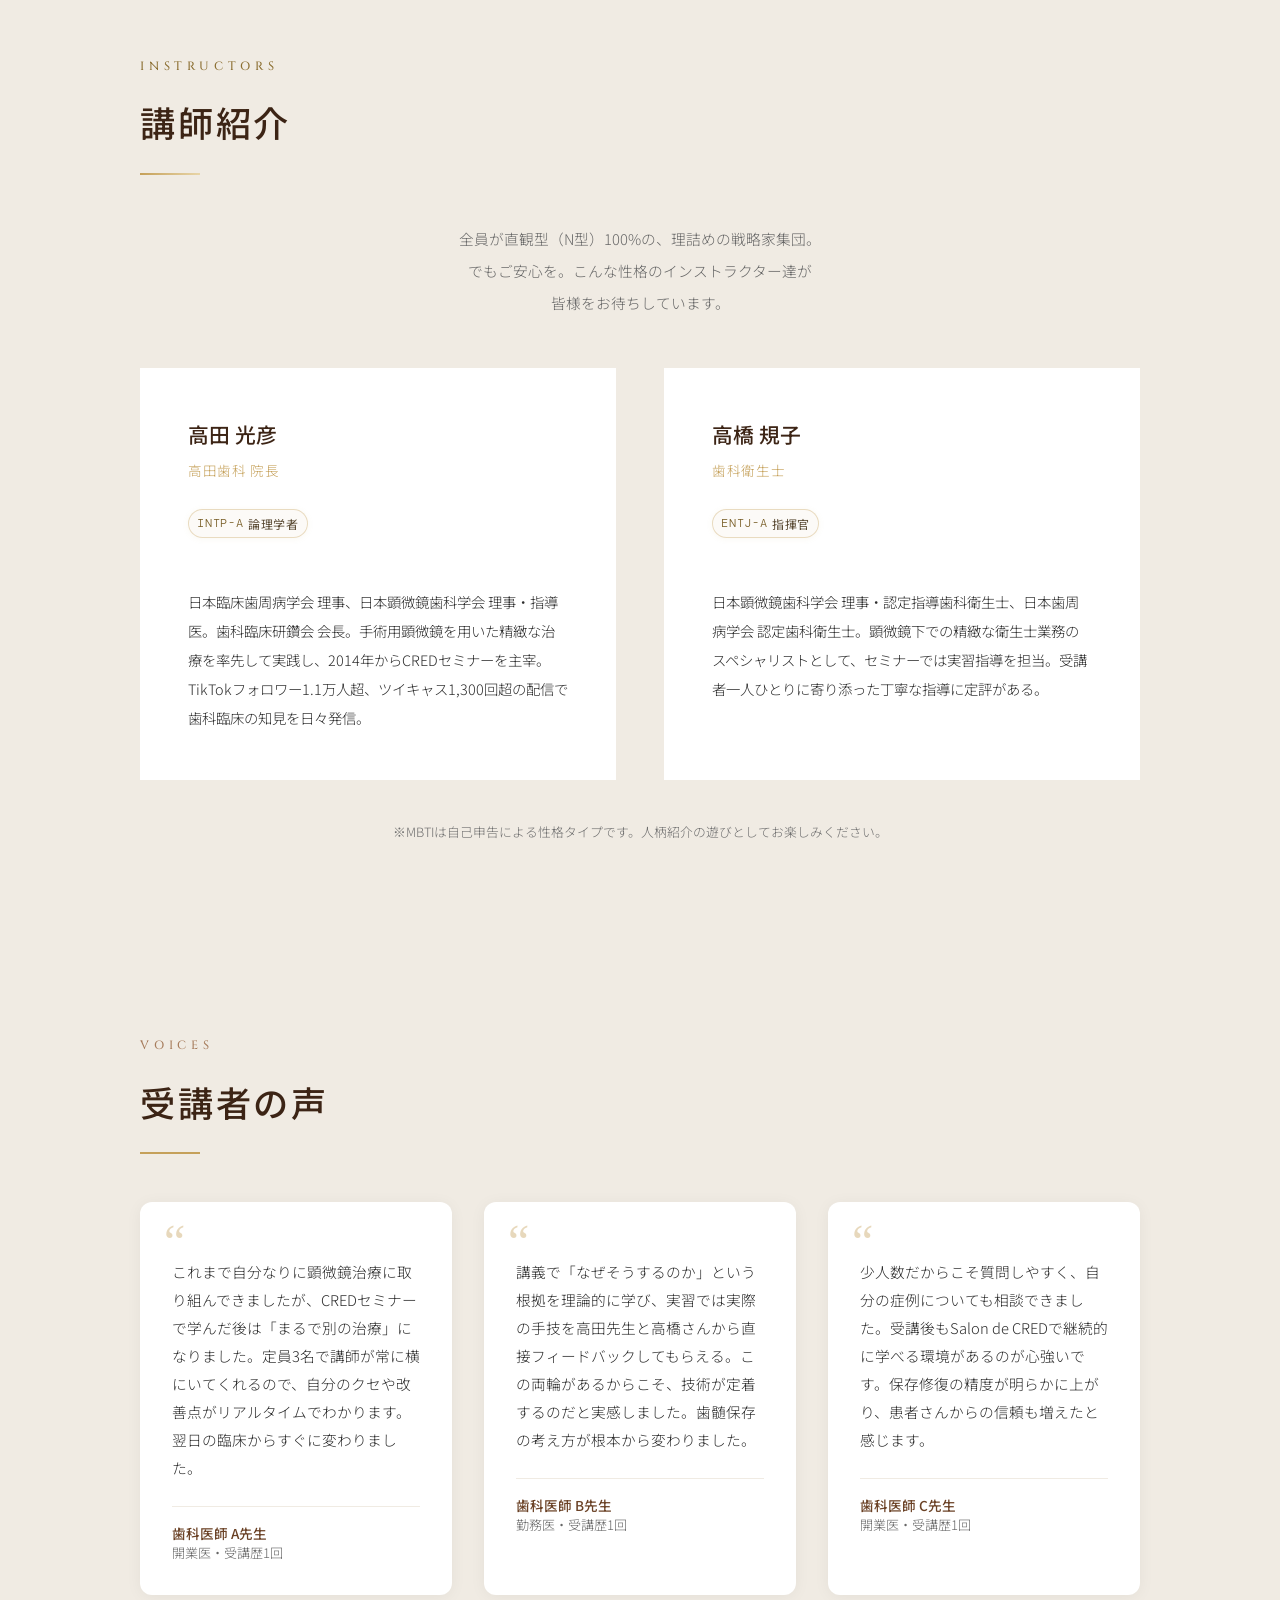
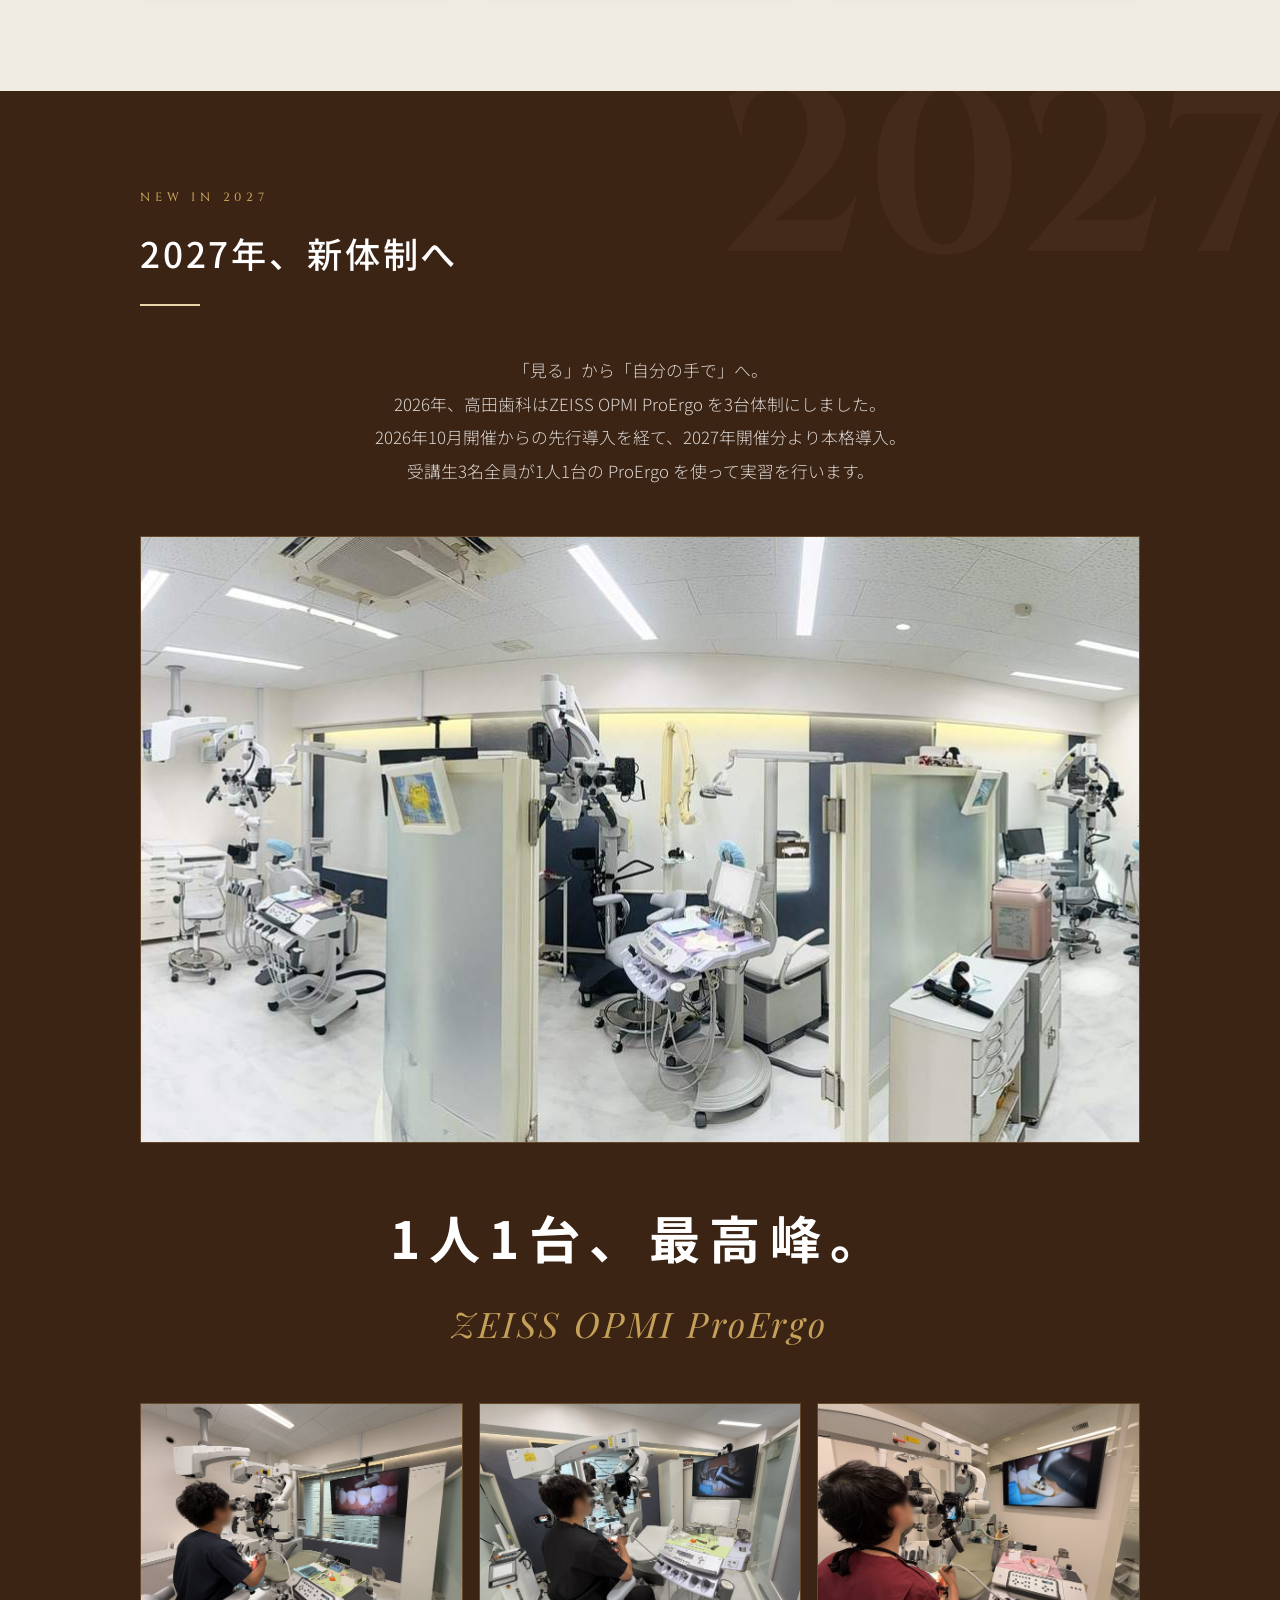
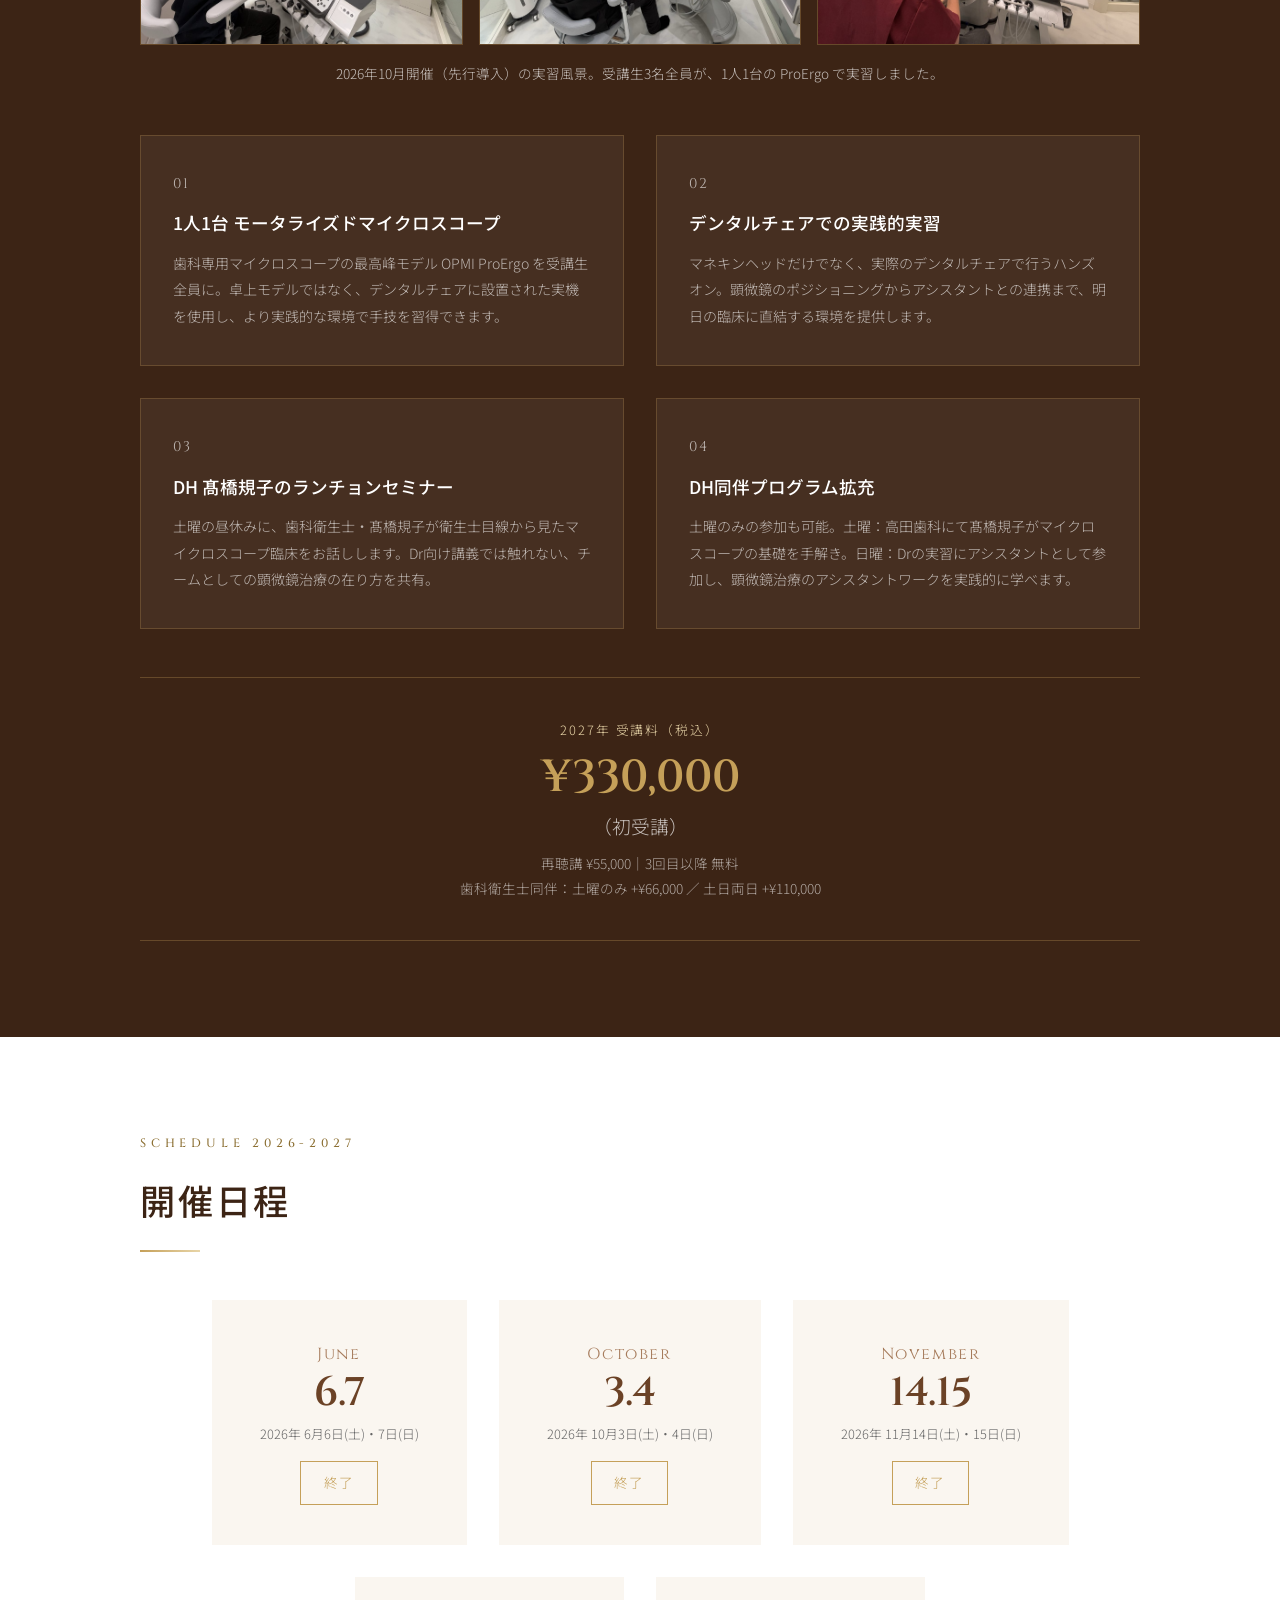
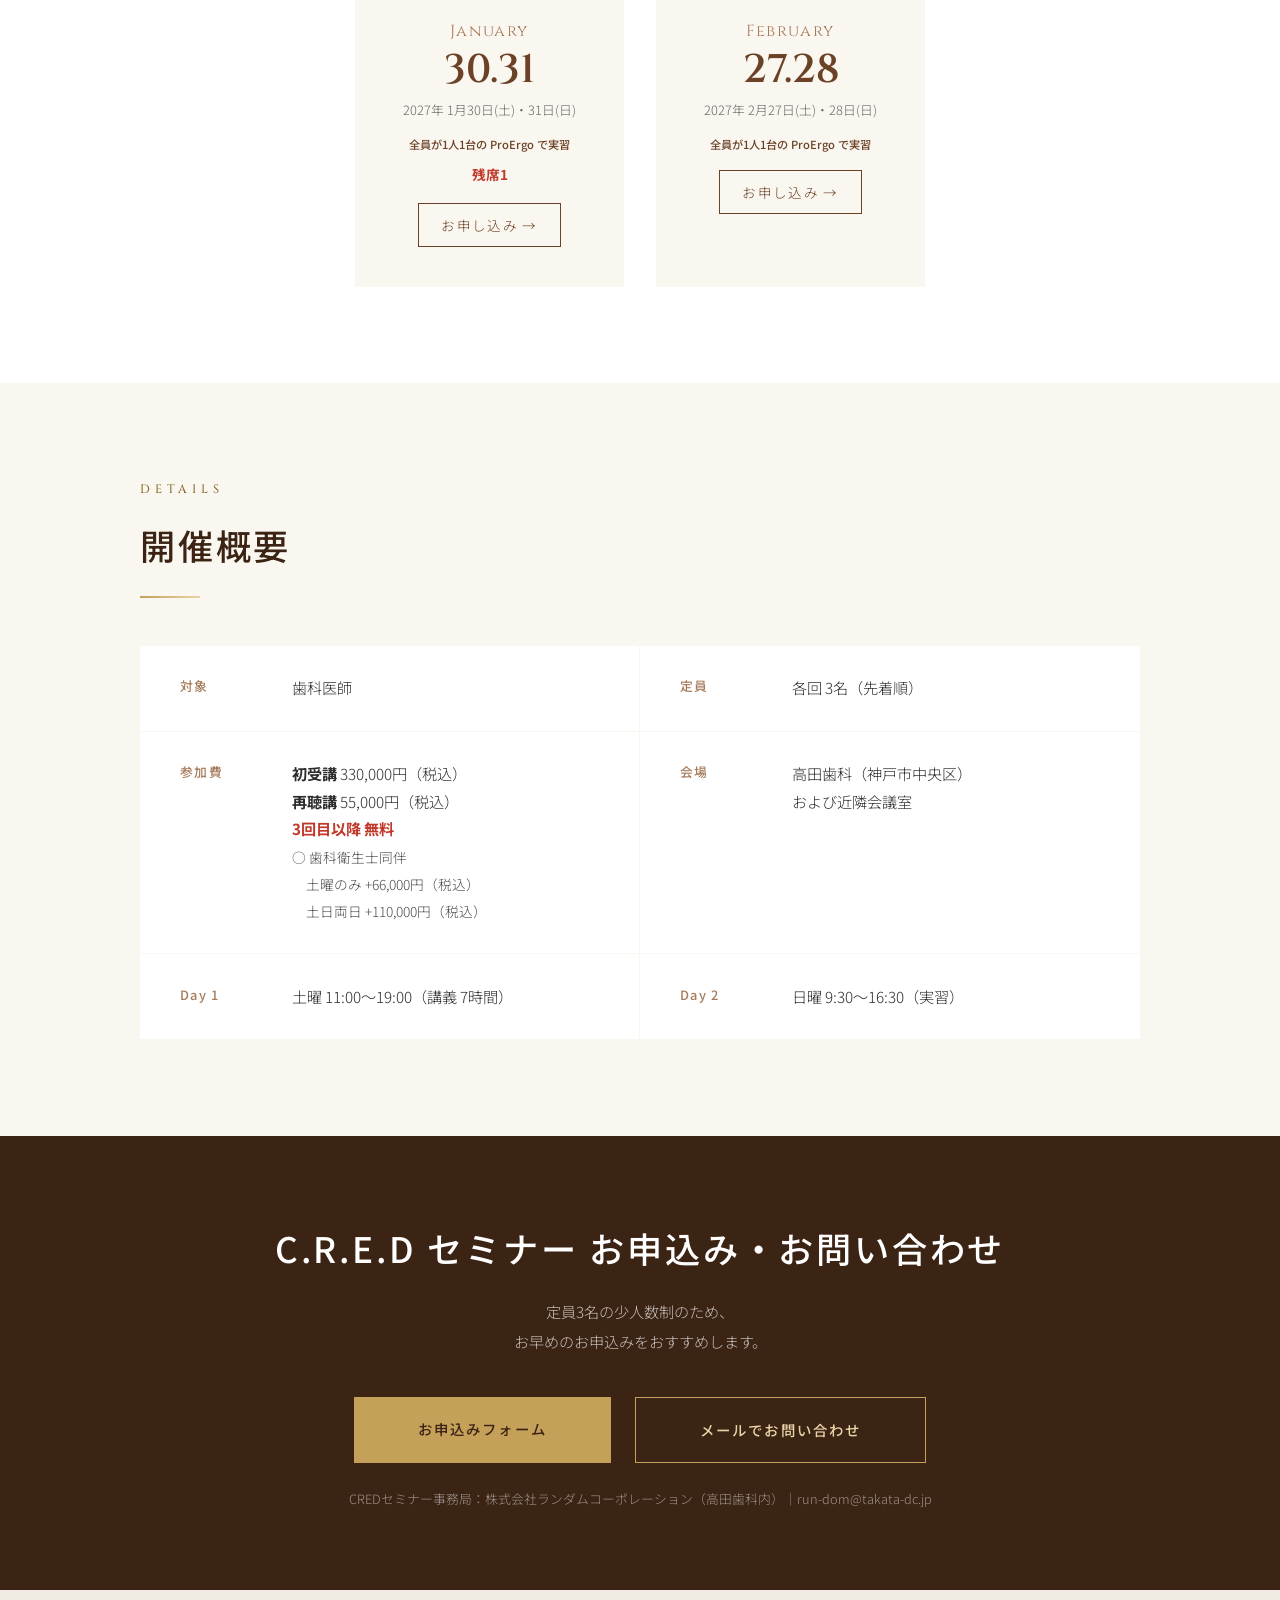
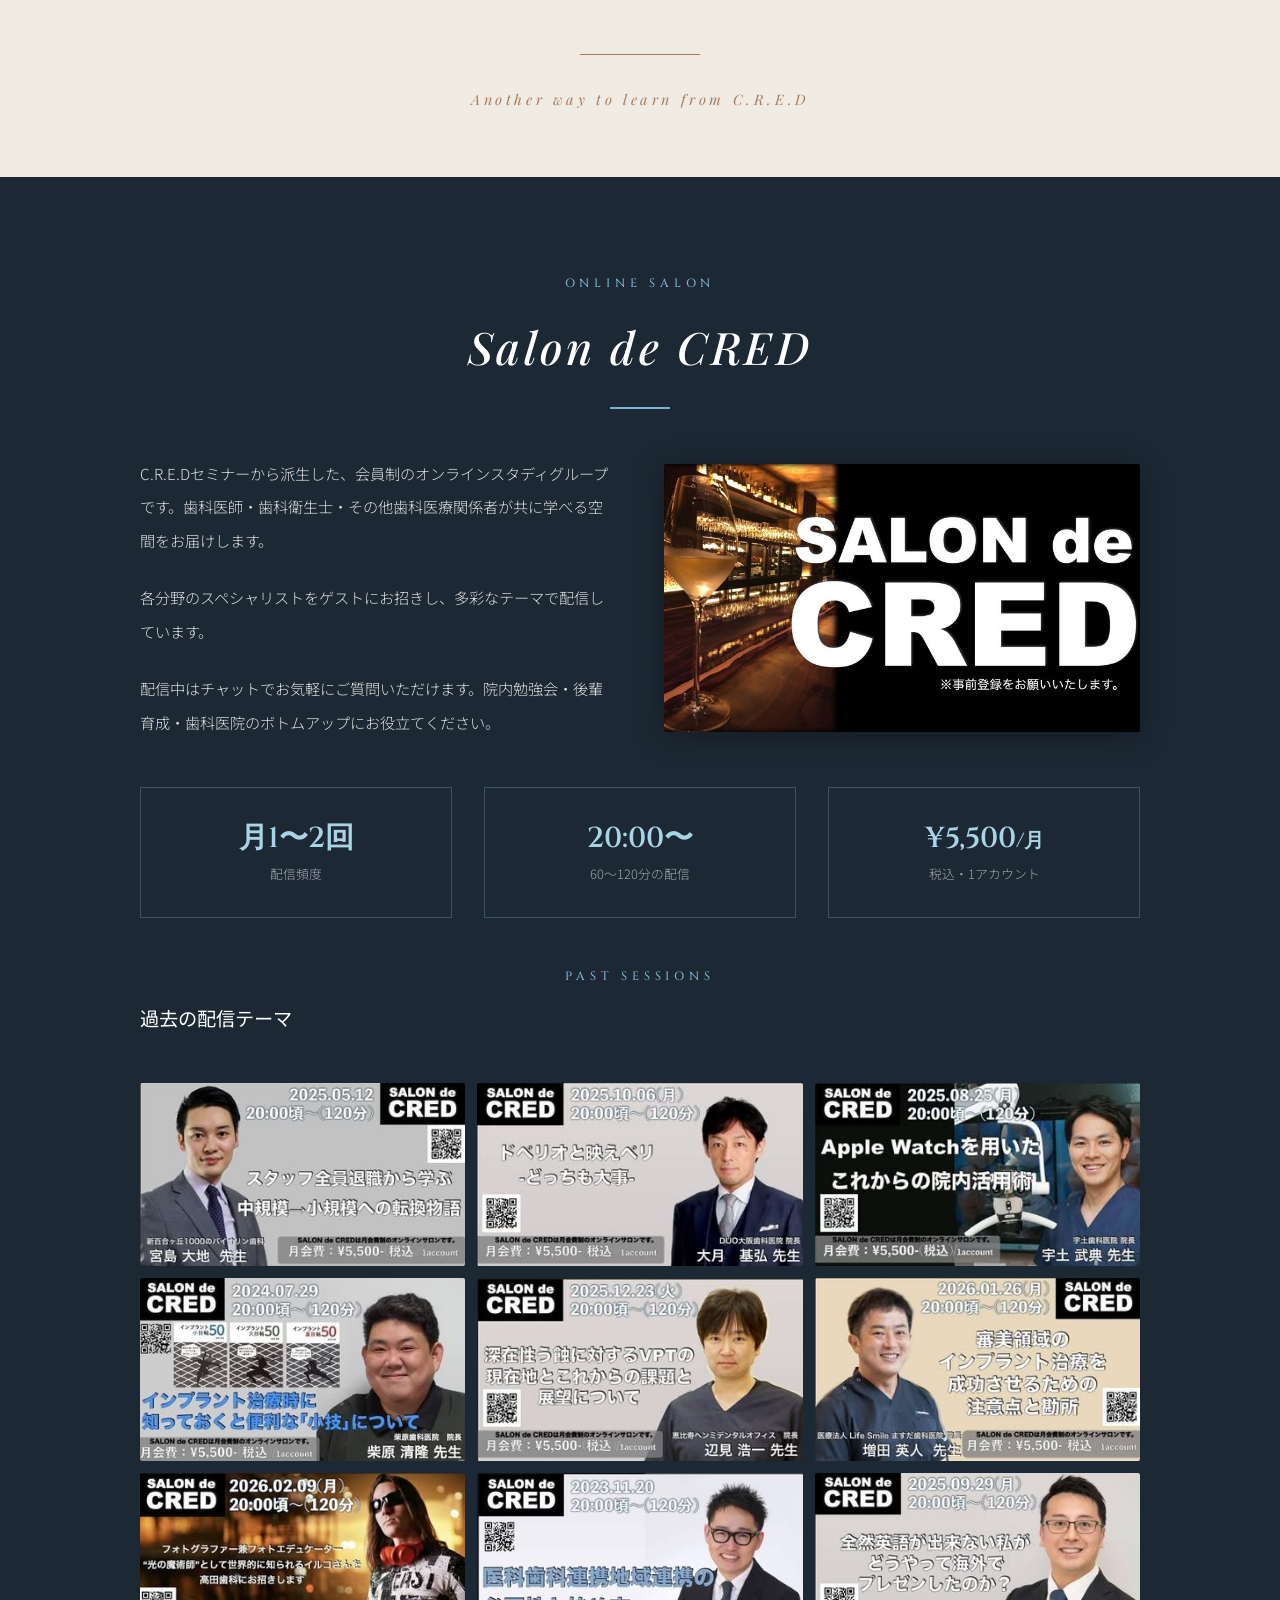
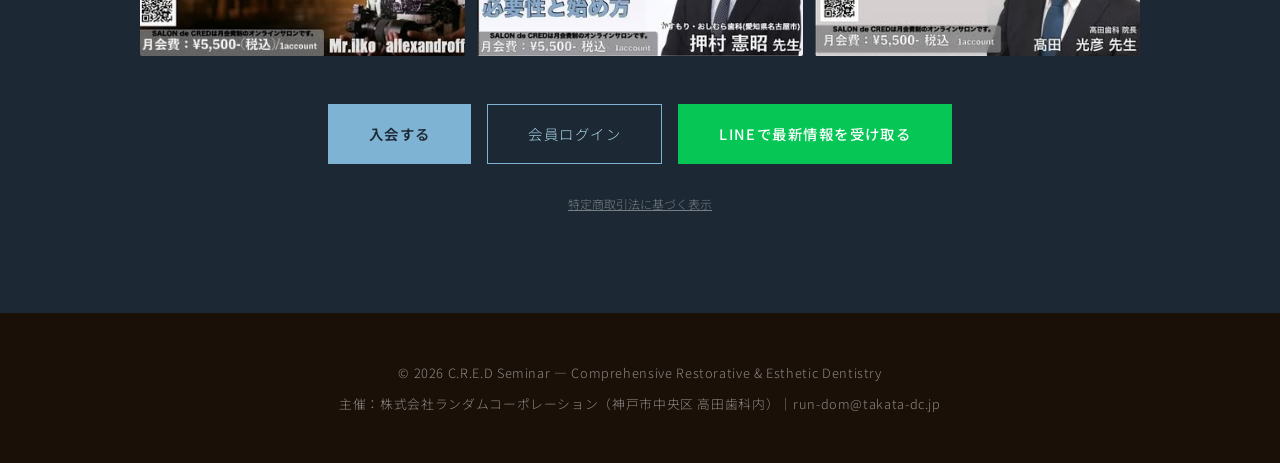
==== commit b26510e7: "CREDサイト: ProErgo を「2026年10月から先行導入、2027年開催分より本格導入」の表現に変更 Co-Authored-By: Claude Fable 5.2 <noreply@an" ====
--- a/index.html
+++ b/index.html
@@ -1418,7 +1418,8 @@
     <p class="new-2027-lead">
       「見る」から「自分の手で」へ。<br>
       <span class="nw">2026年、高田歯科は</span><span class="nw">ZEISS OPMI ProErgo を</span><span class="nw">3台体制にしました。</span><br>
-      <span class="nw">2027年開催分より、</span><span class="nw">受講生3名全員が</span><span class="nw">1人1台の ProErgo を使って</span><span class="nw">実習を行います。</span>
+      <span class="nw">2026年10月開催からの</span><span class="nw">先行導入を経て、</span><span class="nw">2027年開催分より本格導入。</span><br>
+      <span class="nw">受講生3名全員が</span><span class="nw">1人1台の ProErgo を使って</span><span class="nw">実習を行います。</span>
     </p>
     <img src="images/microscope-room.jpg" alt="OPMI ProErgo マイクロスコープ3台がデンタルチェアに設置された実習室" class="new-2027-photo fade-in" loading="lazy" width="1400" height="607">
     <div class="new-2027-catchcopy fade-in">
@@ -1431,7 +1432,7 @@
       <img src="images/proergo-practice-3.jpg" alt="受講生が OPMI ProErgo を覗きながらデンタルチェアで実習している様子（3台目）" loading="lazy" width="1400" height="1050">
     </div>
     <p class="new-2027-practice-caption fade-in">
-      <span class="nw">2026年10月開催の実習風景。</span><span class="nw">受講生3名全員が、</span><span class="nw">1人1台の ProErgo で実習しました。</span>
+      <span class="nw">2026年10月開催（先行導入）の実習風景。</span><span class="nw">受講生3名全員が、</span><span class="nw">1人1台の ProErgo で実習しました。</span>
     </p>
     <div class="new-2027-grid">
       <div class="new-2027-card stagger">
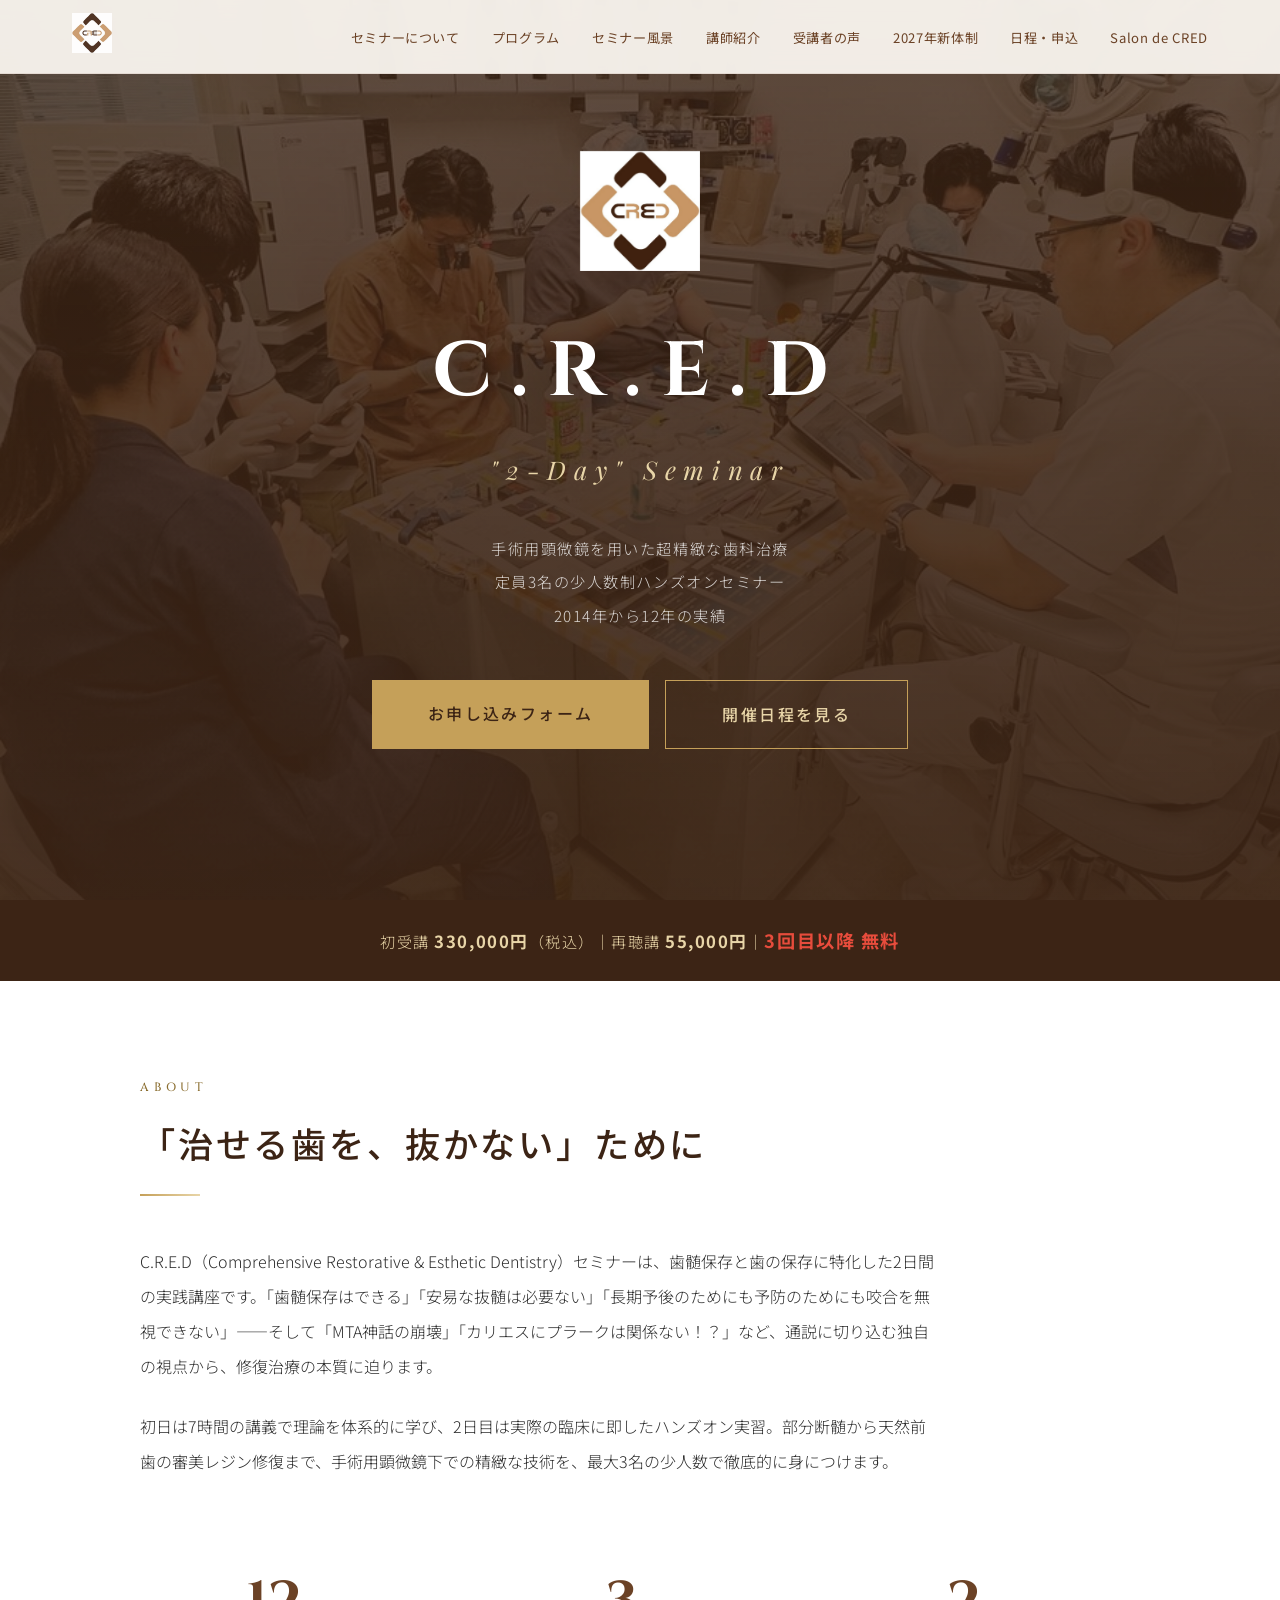
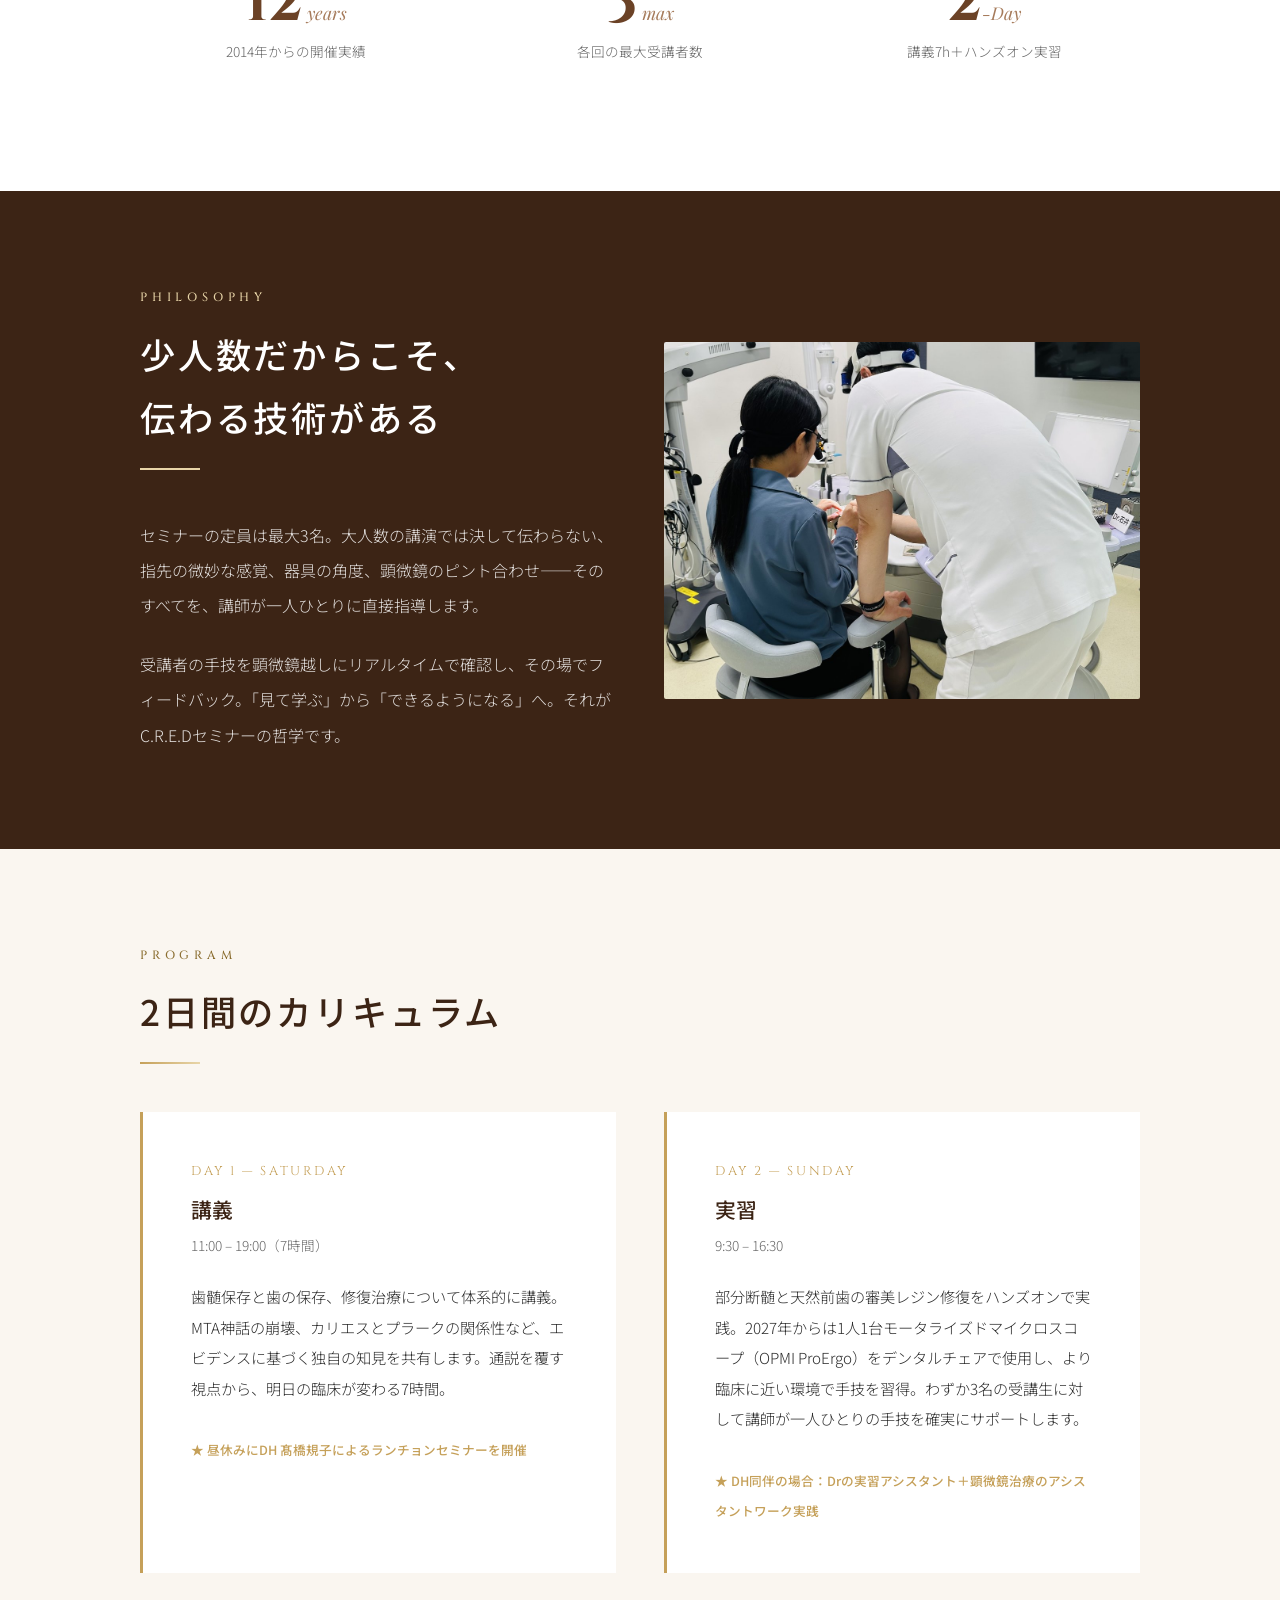
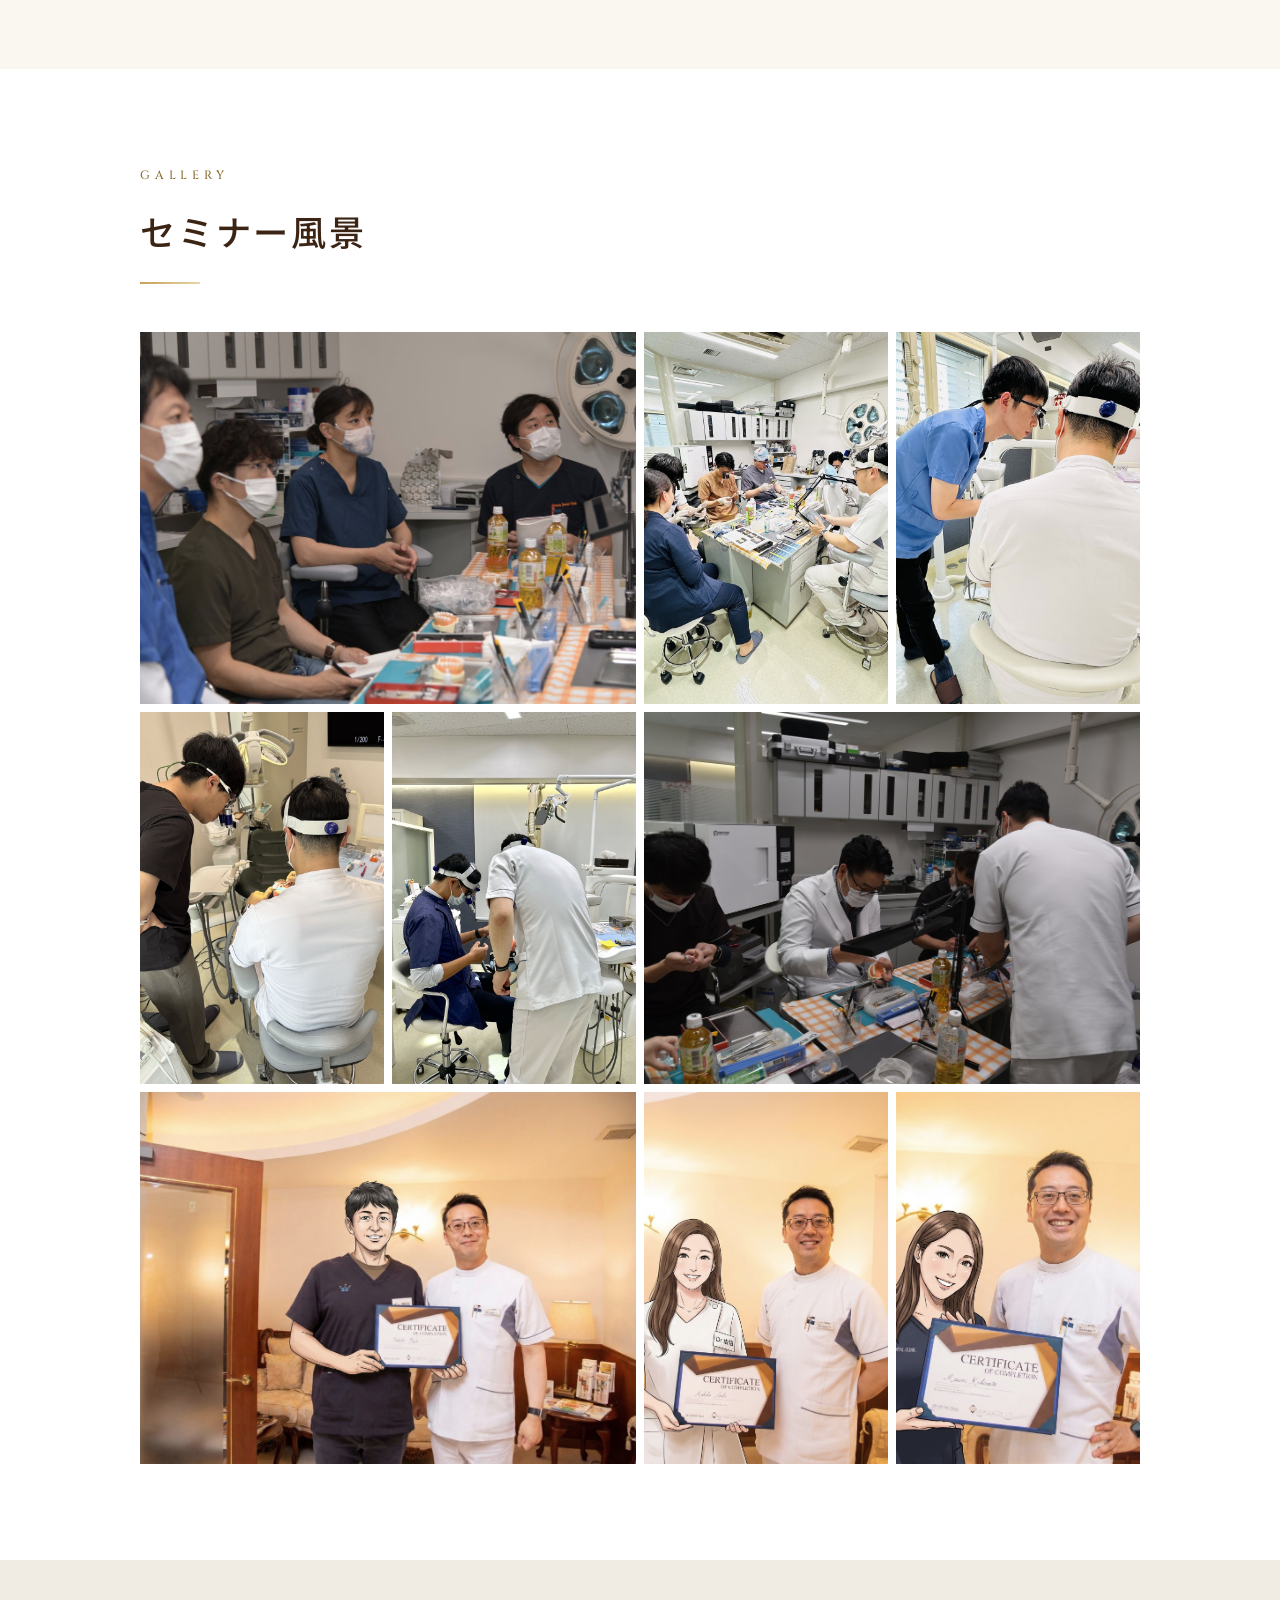
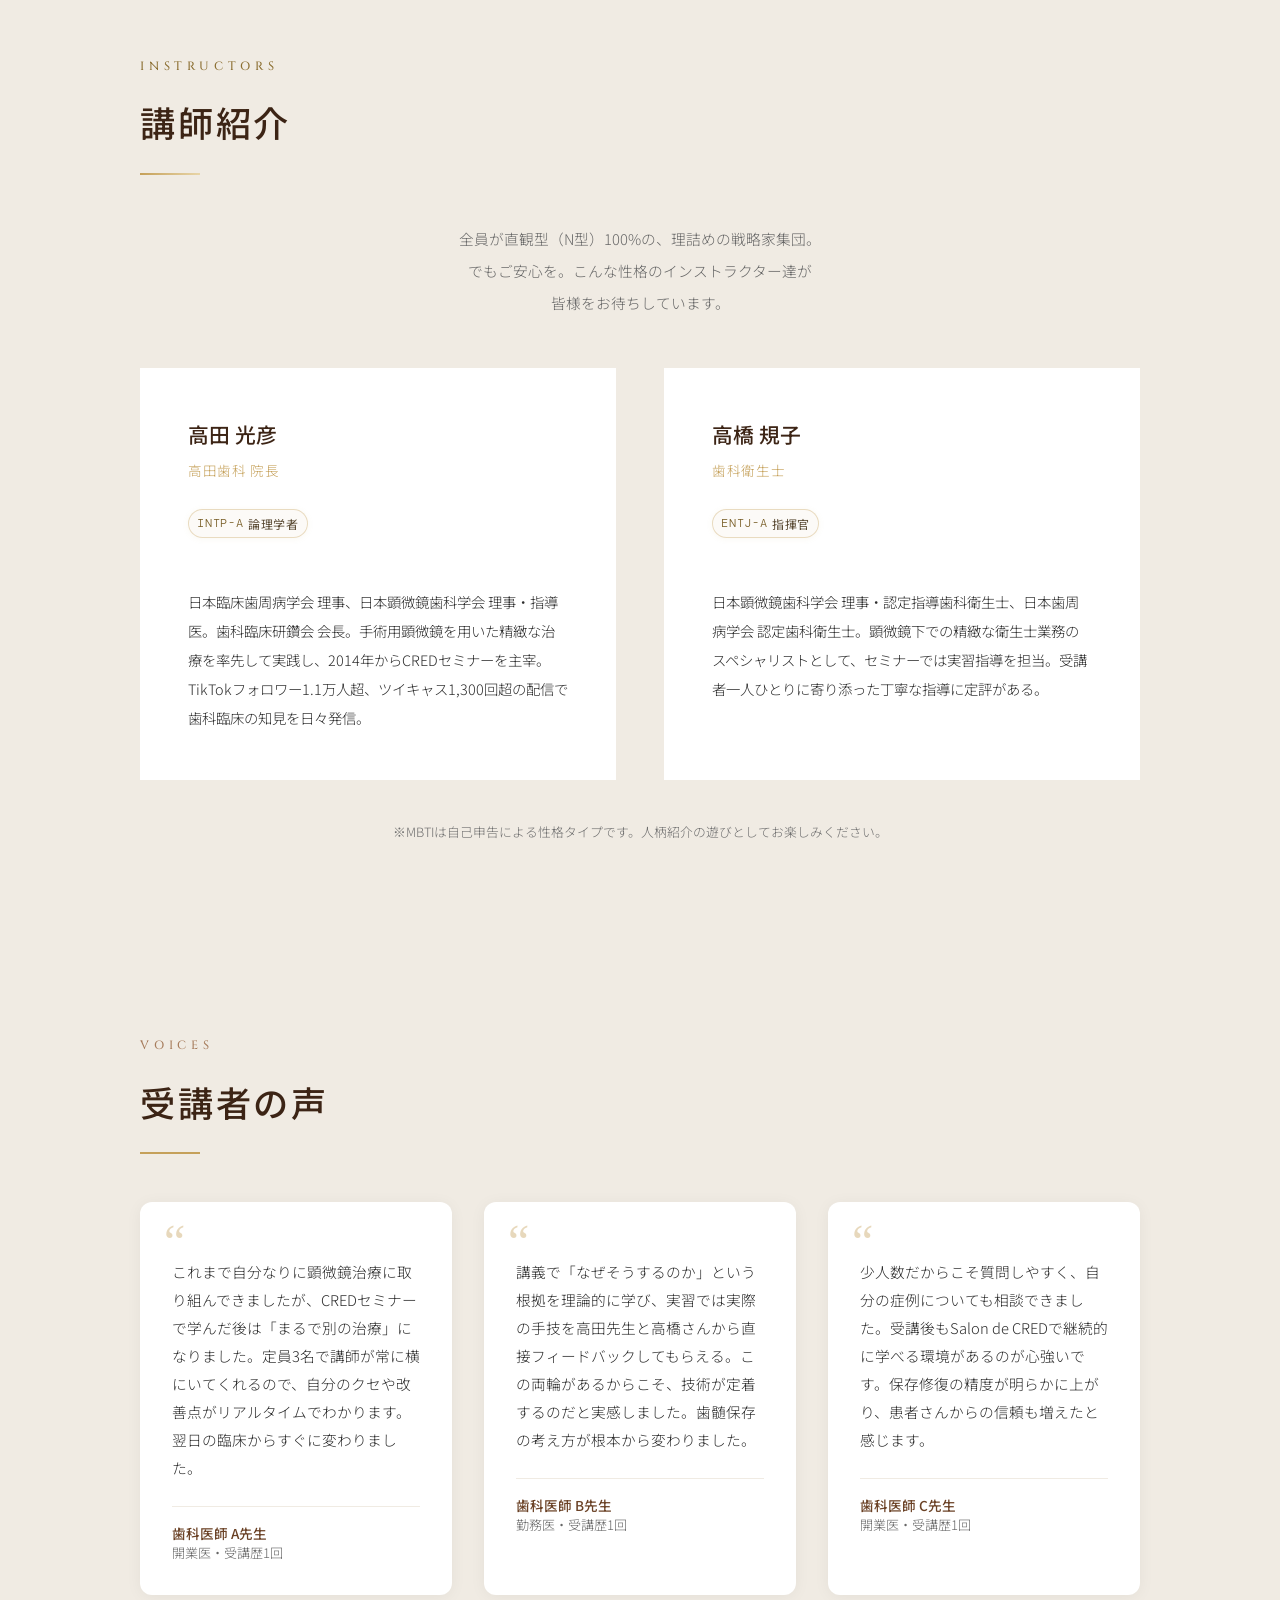
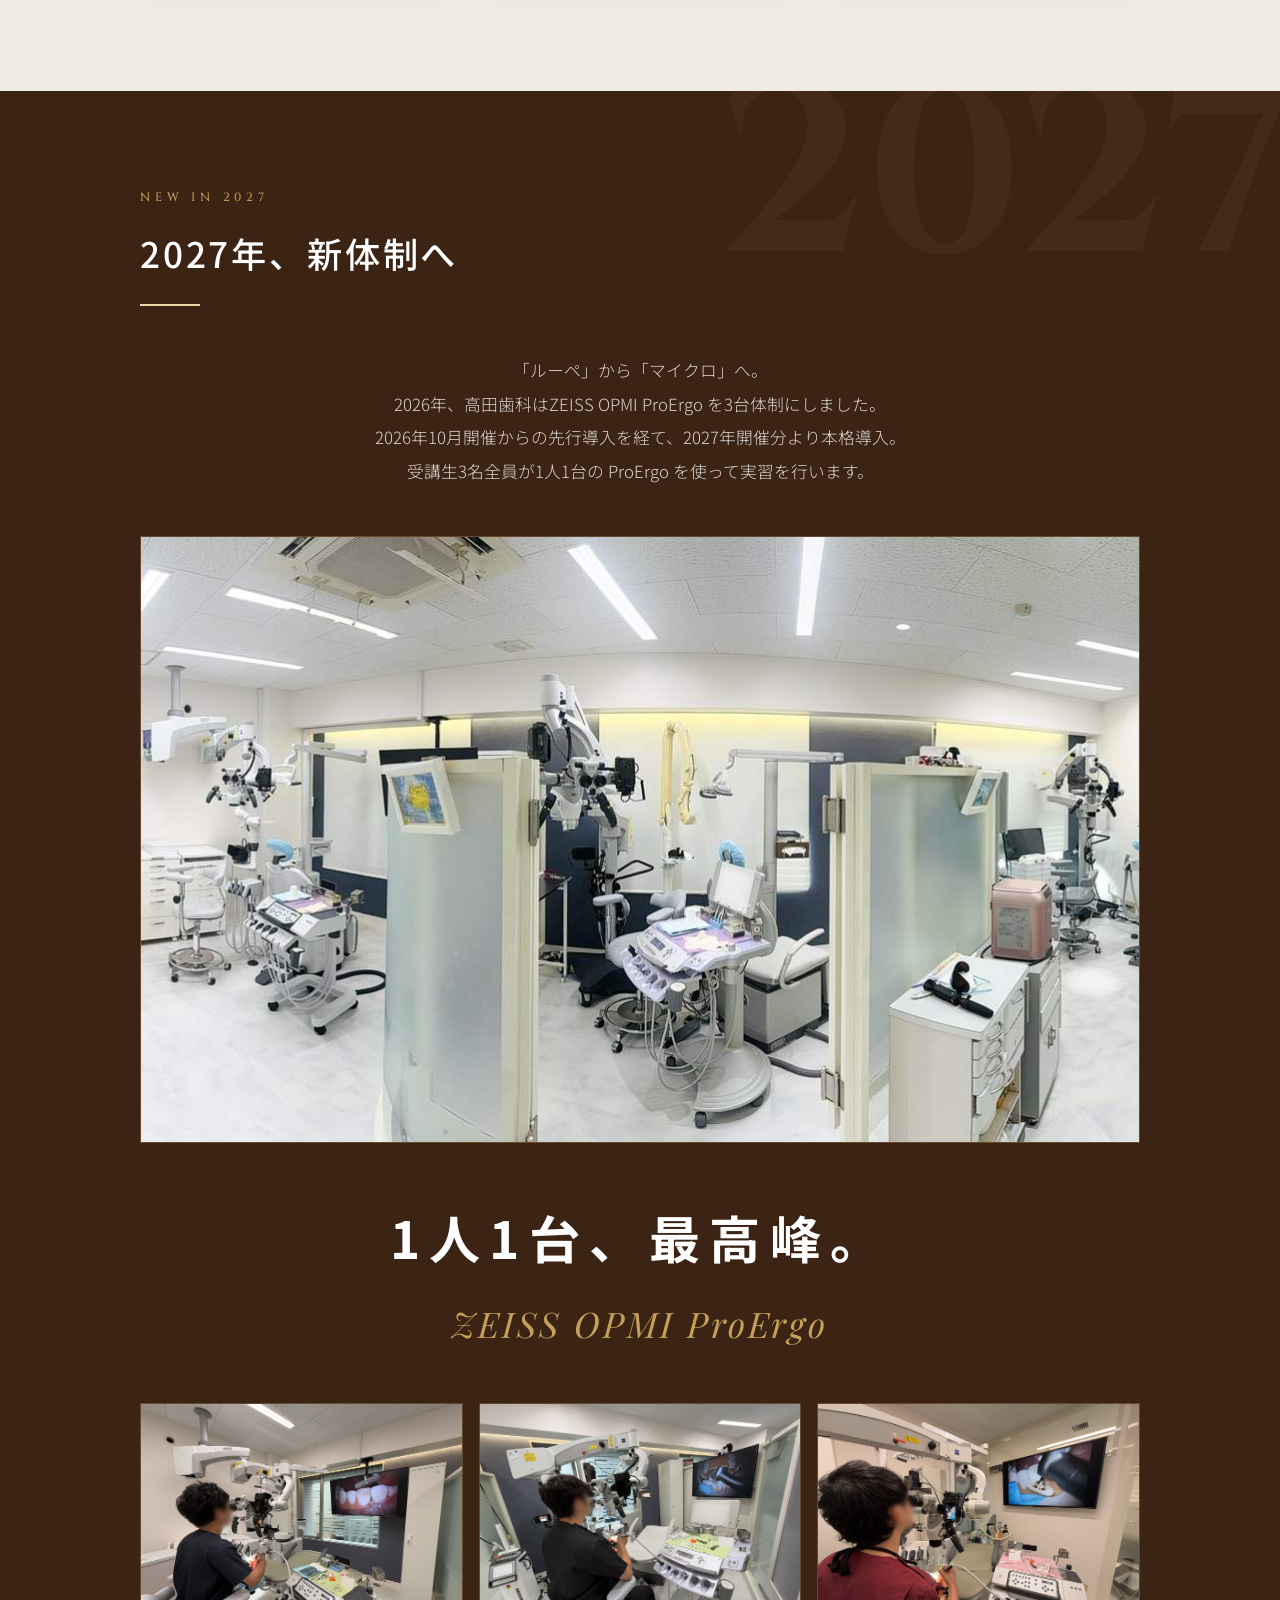
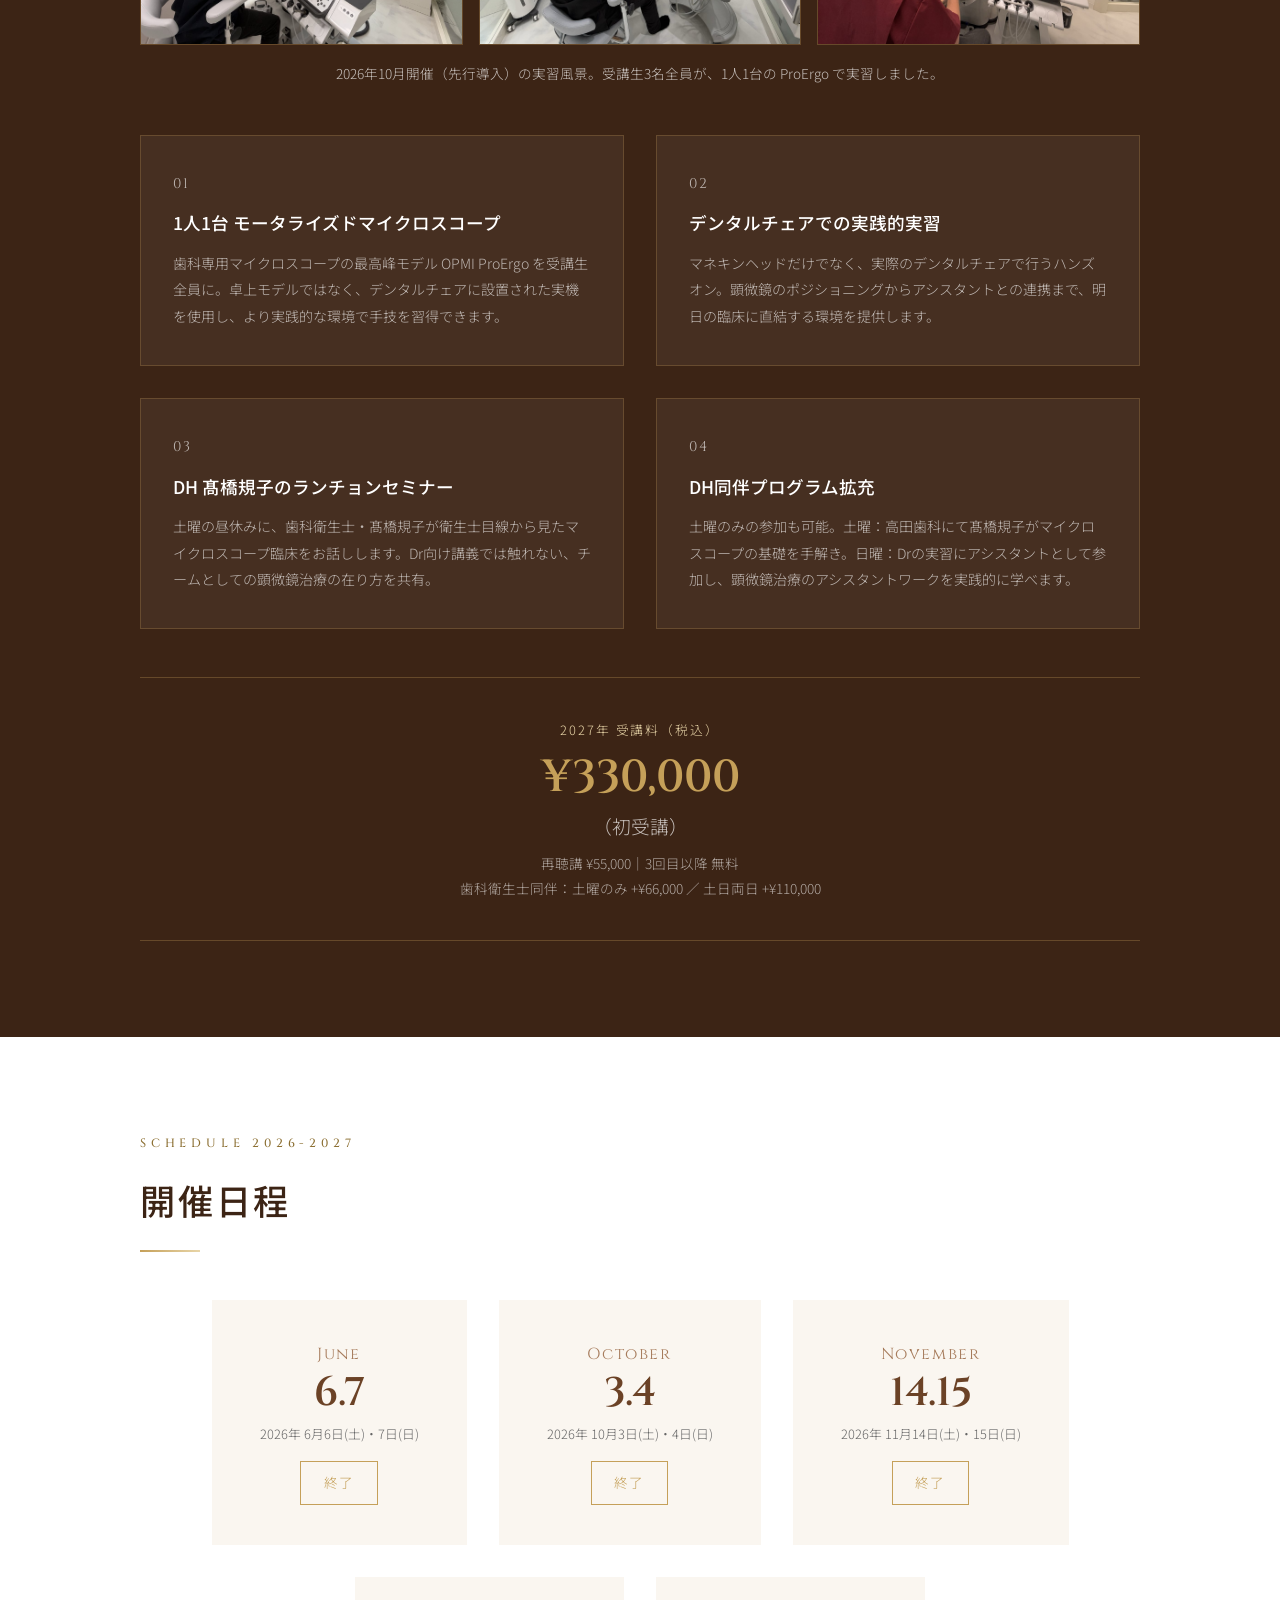
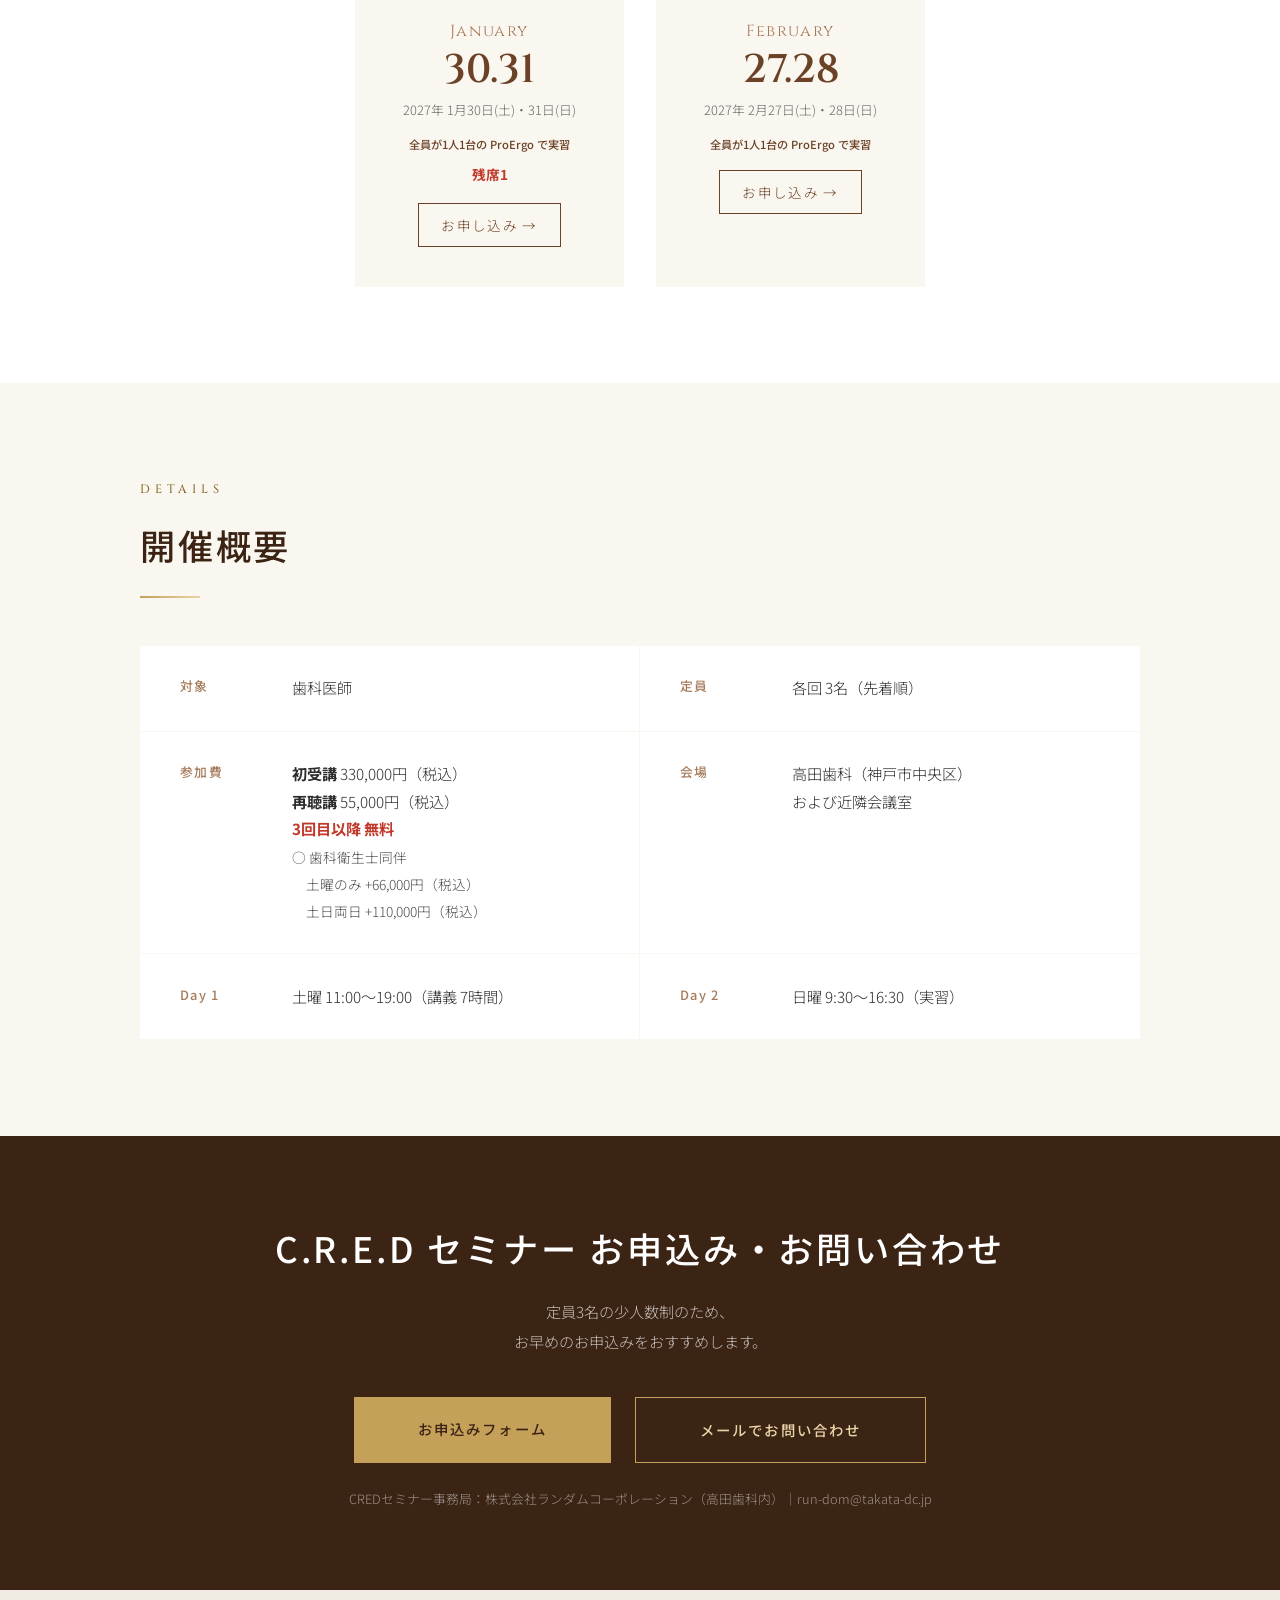
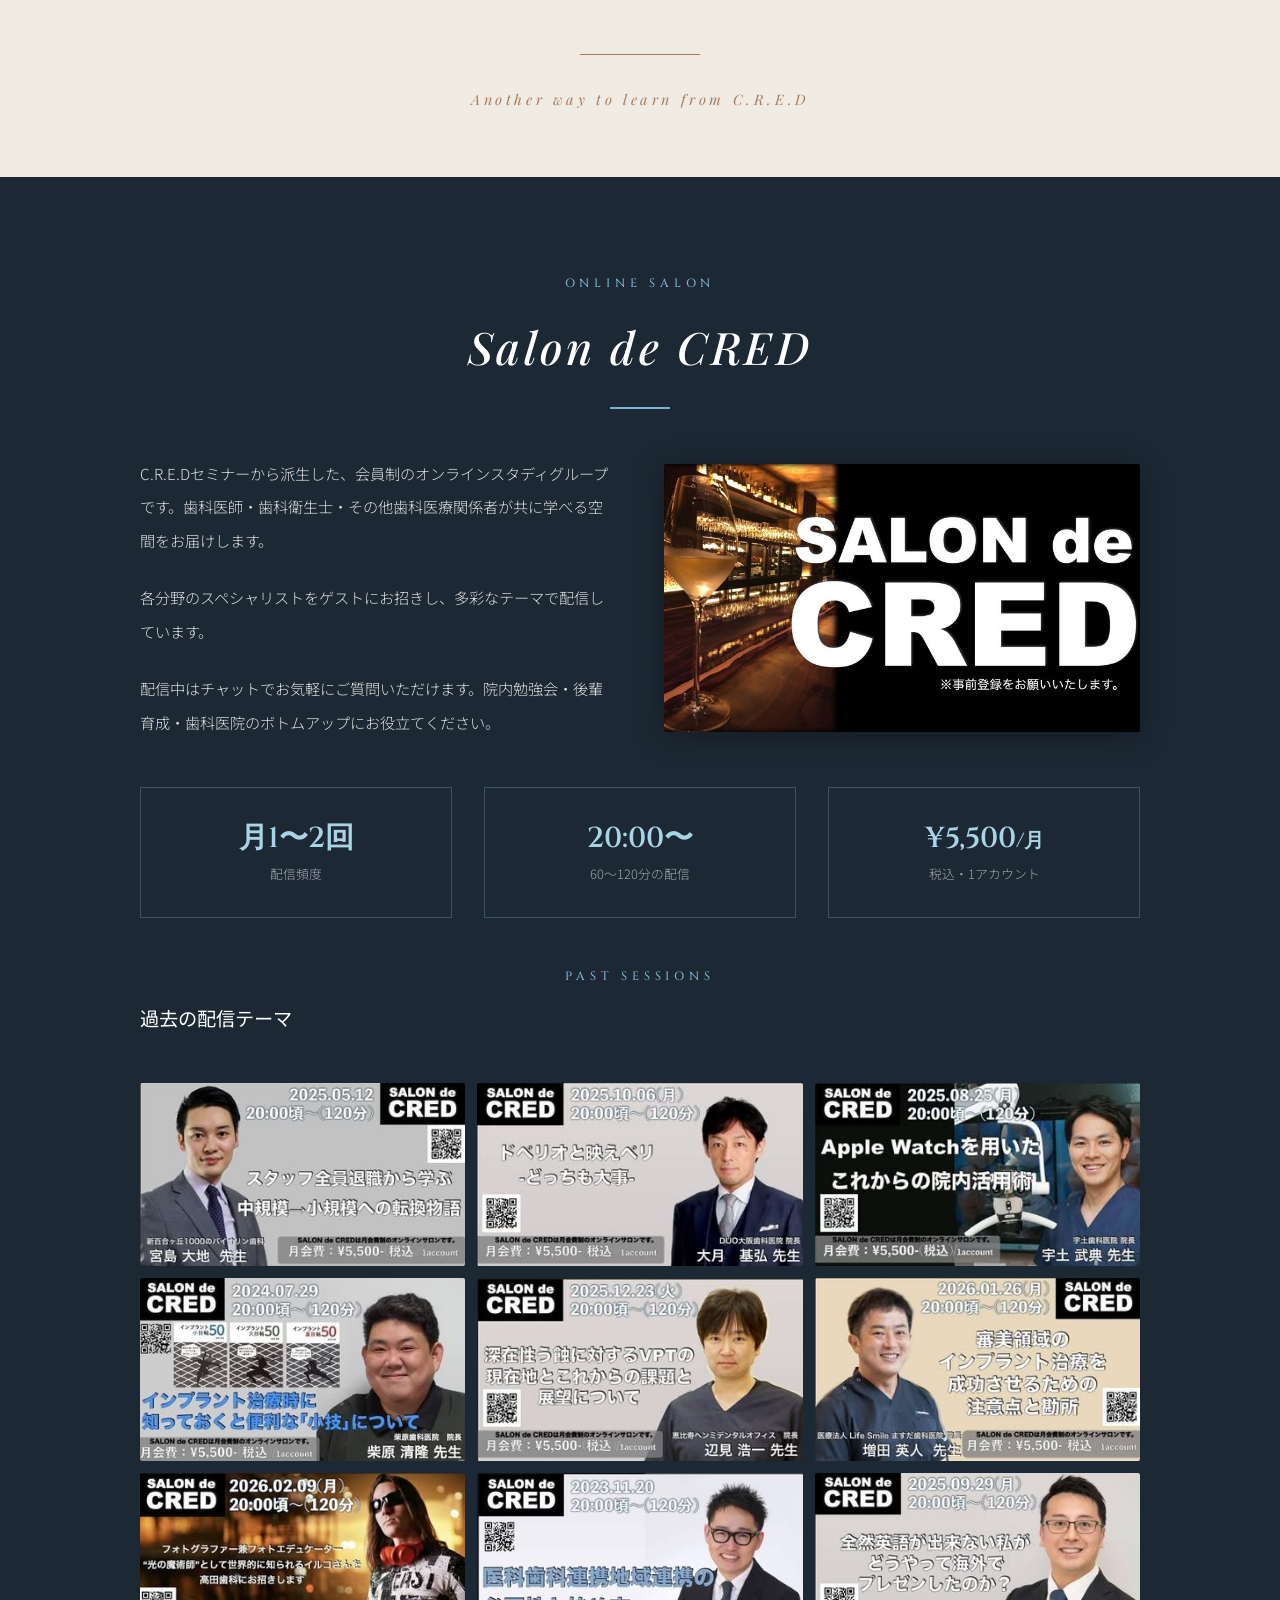
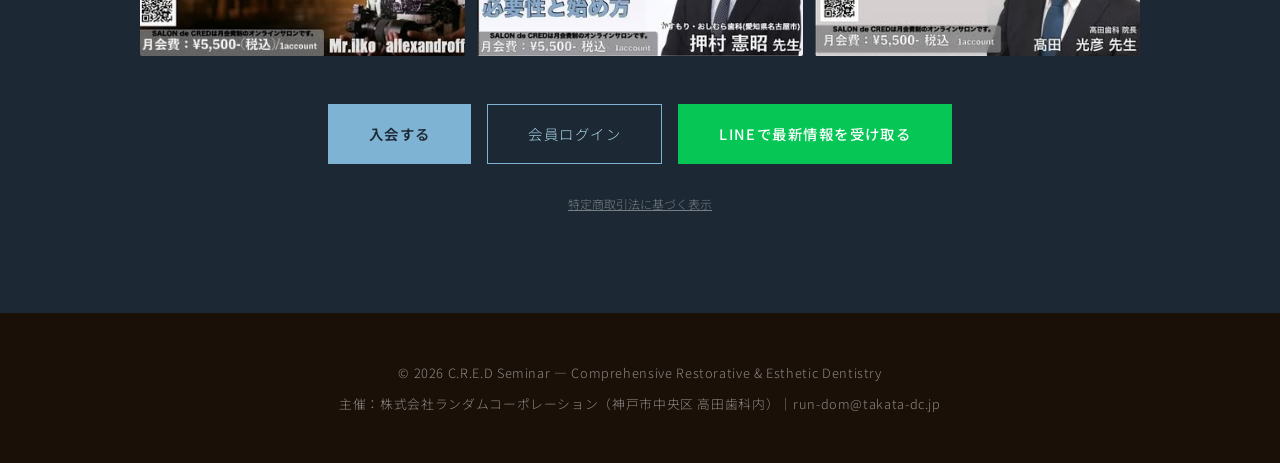
==== commit f0fd15ab: "CREDサイト: 新体制の章の見出し文を「ルーペ」から「マイクロ」へ、に変更 Co-Authored-By: Claude Fable 5.2 <noreply@anthropic.com>" ====
--- a/index.html
+++ b/index.html
@@ -1416,7 +1416,7 @@
     <h2 class="section-title">2027年、新体制へ</h2>
     <div class="section-line"></div>
     <p class="new-2027-lead">
-      「見る」から「自分の手で」へ。<br>
+      「ルーペ」から「マイクロ」へ。<br>
       <span class="nw">2026年、高田歯科は</span><span class="nw">ZEISS OPMI ProErgo を</span><span class="nw">3台体制にしました。</span><br>
       <span class="nw">2026年10月開催からの</span><span class="nw">先行導入を経て、</span><span class="nw">2027年開催分より本格導入。</span><br>
       <span class="nw">受講生3名全員が</span><span class="nw">1人1台の ProErgo を使って</span><span class="nw">実習を行います。</span>
